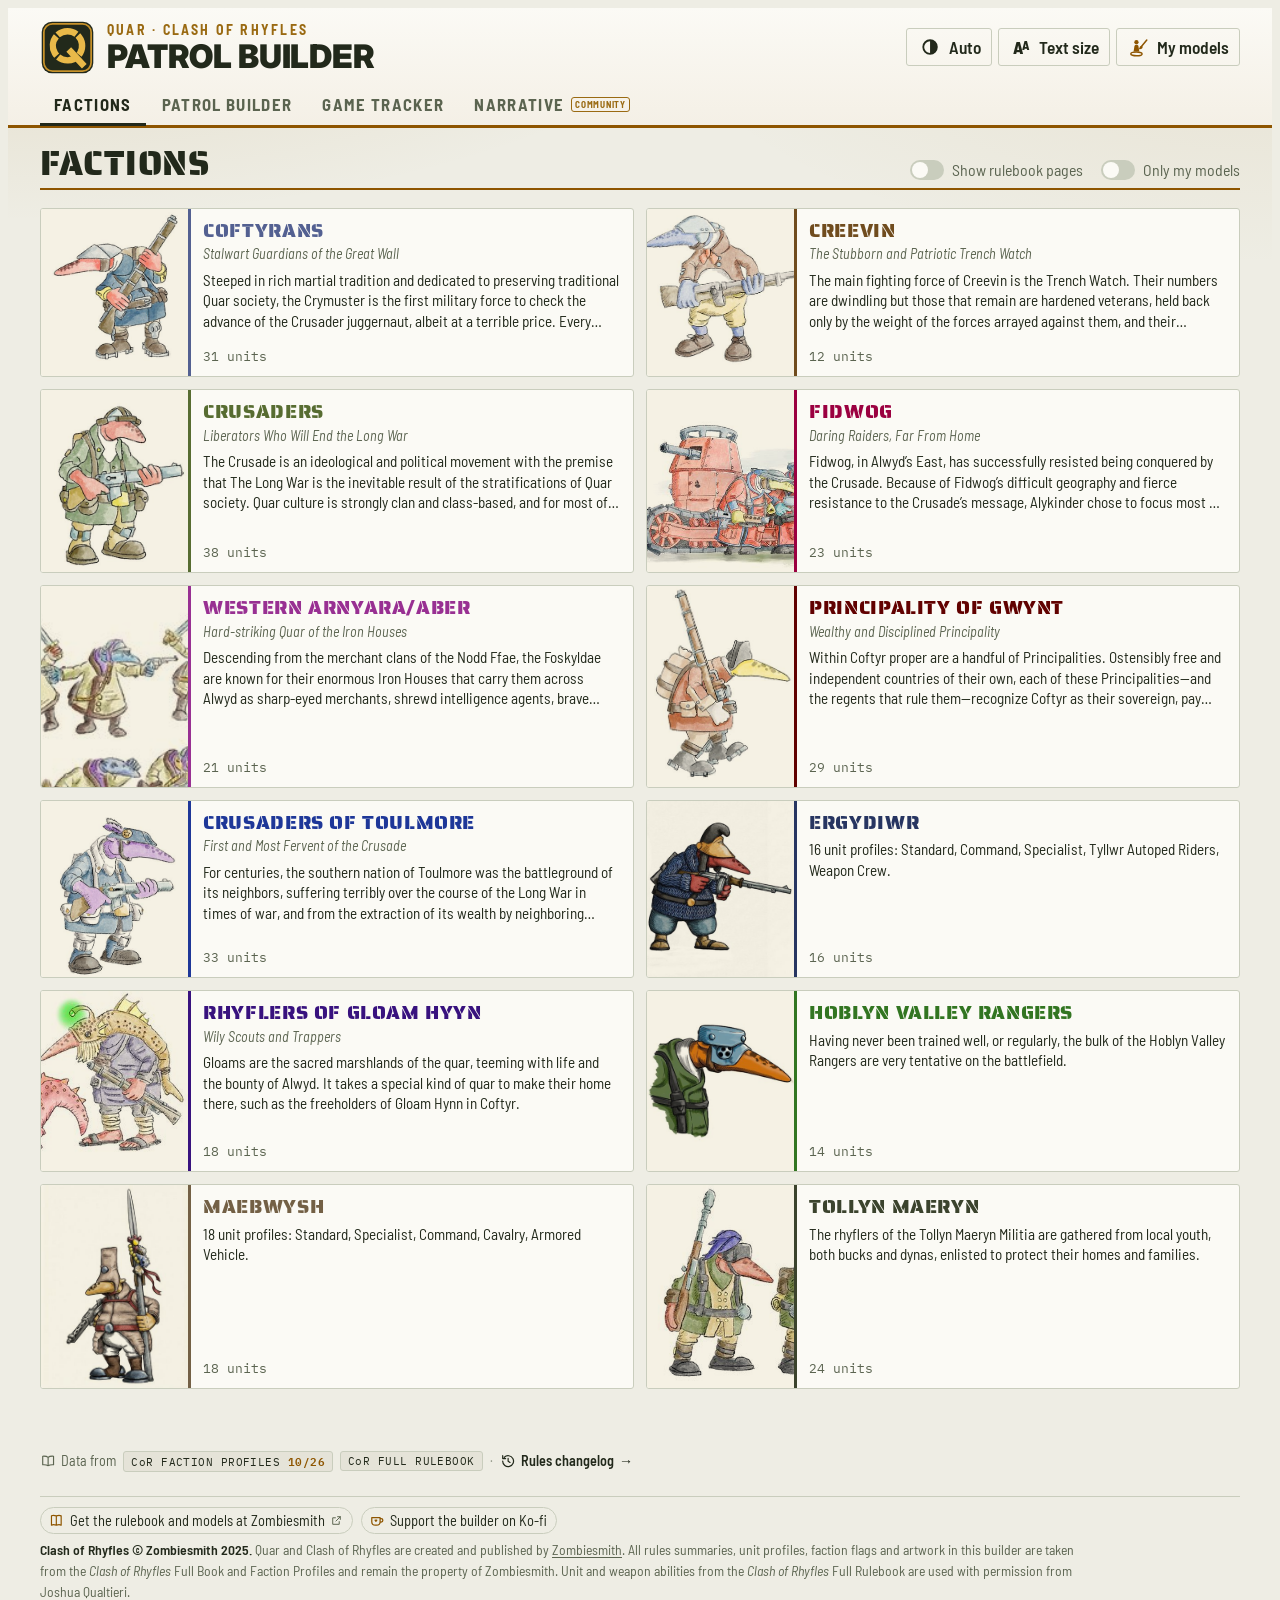
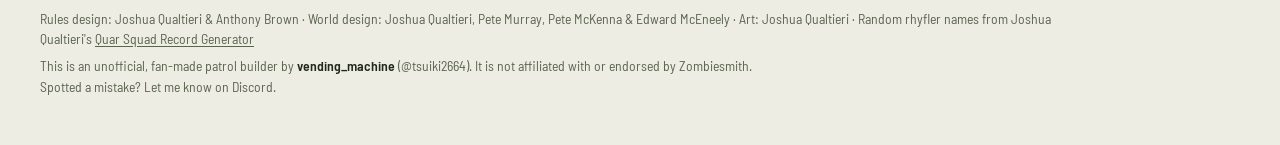
==== index.html @ 7e483d22 "v.2026-11-23.111: Aerfen photo - bottom of round picture blended, dark band trimmed" ====
<!doctype html>
<html lang="en">
<meta charset="utf-8">
<meta name="viewport" content="width=device-width, initial-scale=1, viewport-fit=cover">
<title>Quar Patrol Builder — Clash of Rhyfles Army Builder &amp; Unit Reference</title>
<link rel="canonical" href="https://vending-machine-git.github.io/quar-patrol-builder/">
<meta name="robots" content="index, follow">
<link rel="icon" href="icons/icon.svg" type="image/svg+xml">
<link rel="icon" href="icons/icon-32.png" type="image/png" sizes="32x32">
<link rel="apple-touch-icon" href="icons/app-180.png">
<link rel="manifest" href="manifest.webmanifest">
<meta name="theme-color" content="#22291b">
<meta name="mobile-web-app-capable" content="yes">
<meta name="apple-mobile-web-app-capable" content="yes">
<meta name="apple-mobile-web-app-title" content="Quar Builder">
<meta name="apple-mobile-web-app-status-bar-style" content="default">
<meta name="application-name" content="Quar Builder">
<meta name="description" content="Build legal patrols, track battles, and look up every unit profile, weapon, and special rule for all 12 Quar: Clash of Rhyfles factions. Unofficial and fan-made.">
<meta property="og:type" content="website">
<meta property="og:site_name" content="Quar Patrol Builder">
<meta property="og:title" content="Quar Patrol Builder: Clash of Rhyfles">
<meta property="og:description" content="Build legal patrols, track battles, and look up every unit profile, weapon, and special rule for all 12 Quar: Clash of Rhyfles factions. Unofficial and fan-made.">
<meta property="og:url" content="https://vending-machine-git.github.io/quar-patrol-builder/">
<meta property="og:image" content="https://vending-machine-git.github.io/quar-patrol-builder/icons/preview.jpg">
<meta property="og:image:width" content="1200">
<meta property="og:image:height" content="630">
<meta property="og:image:alt" content="Quar Patrol Builder logo and title above a row of faction art">
<meta name="twitter:card" content="summary_large_image">
<script type="application/ld+json">
{
  "@context": "https://schema.org",
  "@type": "WebApplication",
  "name": "Quar Patrol Builder",
  "alternateName": ["Clash of Rhyfles Patrol Builder", "Quar Army Builder", "Clash of Rhyfles List Builder"],
  "url": "https://vending-machine-git.github.io/quar-patrol-builder/",
  "image": "https://vending-machine-git.github.io/quar-patrol-builder/icons/preview.jpg",
  "description": "Unofficial fan-made patrol (army) builder, unit & weapon quick-reference, game tracker, and narrative roster tool for Quar: Clash of Rhyfles by Zombiesmith.",
  "applicationCategory": "GameApplication",
  "operatingSystem": "Any",
  "offers": {
    "@type": "Offer",
    "price": "0",
    "priceCurrency": "USD"
  },
  "featureList": [
    "Patrol (army list) builder with live points and Force Allowance validation",
    "Unit, weapon, and special rule reference for all 12 Clash of Rhyfles factions",
    "Printable single-page patrol quick-reference sheet",
    "Interactive Game Tracker with mission setup, Pluck, Victory Points, and battle reports",
    "Narrative patrol stories, rhyfler name generator, and character relationships"
  ]
}
</script>
<meta name="claude:viewport-fit-sides" content="cover">
<link rel="preconnect" href="https://fonts.googleapis.com">
<link rel="stylesheet" href="https://fonts.googleapis.com/css2?family=Saira+Stencil+One&family=Inter:wght@800;900&family=Barlow+Semi+Condensed:ital,wght@0,400;0,500;0,600;0,700;1,400&family=IBM+Plex+Mono:wght@500;600&family=Special+Elite&display=swap">
<style>
/* Layout: a muster sheet. Sticky command bar with the points gauge; muster roll (unit catalogue) on the left, the patrol being built on the right; a roster view for the table. */
:root{
  --paper:#eeede4; --panel:#fbfaf5; --sunk:#e5e3d8; --ink:#22291b; --muted:#5b6450; --rule:#c9cdbd; --stripe:color-mix(in oklab, var(--ink) 6%, var(--panel));
  --olive:#4a5a2c; --slate:#3c4f5c; --brass:#9a6a12; --brass-soft:#f3e6c6;
  --ok:#2f6b37; --warn:#a77712; --bad:#a8332b; --bad-inv:#ff9c90; --bad-soft:#f6dedb; --on:#fff; --acc-mix:84%;
  --f-display:"Saira Stencil One","Arial Narrow",sans-serif;
  --f-body:"Barlow Semi Condensed","Arial Narrow","Helvetica Neue",Arial,sans-serif;
  --f-mono:"IBM Plex Mono",ui-monospace,"SFMono-Regular",Menlo,monospace;
}
@media (prefers-color-scheme: dark){:root:not([data-theme="light"]){
  --paper:#161913; --panel:#1f241b; --sunk:#262c21; --ink:#e4e8da; --muted:#a3ab95; --rule:#3a4132; --stripe:color-mix(in oklab, var(--ink) 7%, var(--panel));
  --olive:#a9bd78; --slate:#9cb8c9; --brass:#d9a441; --brass-soft:#3a3020;
  --ok:#7fbf7a; --warn:#e0b04a; --bad:#ef7d72; --bad-inv:#a8332b; --bad-soft:#3d2422; --on:#161913; --acc-mix:60%; color-scheme:dark}}
:root[data-theme="dark"]{
  --paper:#161913; --panel:#1f241b; --sunk:#262c21; --ink:#e4e8da; --muted:#a3ab95; --rule:#3a4132; --stripe:color-mix(in oklab, var(--ink) 7%, var(--panel));
  --olive:#a9bd78; --slate:#9cb8c9; --brass:#d9a441; --brass-soft:#3a3020;
  --ok:#7fbf7a; --warn:#e0b04a; --bad:#ef7d72; --bad-inv:#a8332b; --bad-soft:#3d2422; --on:#161913; --acc-mix:60%; color-scheme:dark}

*{box-sizing:border-box}
[hidden]{display:none!important}
html{background:var(--paper)}
/* Faction colour: --fac is set to the open patrol's faction colour (book table colour); --accent adapts it to the theme */
:root{--fac:var(--brass)}
body,.pcard,.rcard,.fpick-list li,.fpick-btn,.fcard,.cllist li,.gforce,.gsb-side,.gsu-side,.gtab,.newpc,.stcard{--accent:color-mix(in oklab, var(--fac) var(--acc-mix), var(--ink)); --accent-soft:color-mix(in oklab, var(--fac) 15%, var(--panel)); --accent-line:color-mix(in oklab, var(--fac) 45%, var(--rule))}
/* Where supported, keep the book's colours saturated: deepen them on light, brighten them on dark */
@supports (color: oklch(from red l c h)){
  body,.pcard,.rcard,.fpick-list li,.fpick-btn,.fcard,.cllist li,.gforce,.gsb-side,.gsu-side,.gtab,.newpc{--accent:oklch(from var(--fac) min(l, 0.5) calc(c * 1.2) h)}
  @media (prefers-color-scheme: dark){:root:not([data-theme="light"]) :is(body,.pcard,.rcard,.fpick-list li,.fpick-btn,.fcard,.cllist li,.gforce,.gsb-side,.gsu-side,.gtab,.newpc){--accent:oklch(from var(--fac) max(l, 0.7) calc(c * 1.1 + 0.015) h)}}
  :root[data-theme="dark"] :is(body,.pcard,.rcard,.fpick-list li,.fpick-btn,.fcard,.cllist li,.gforce,.gsb-side,.gsu-side,.gtab,.newpc){--accent:oklch(from var(--fac) max(l, 0.7) calc(c * 1.1 + 0.015) h)}
}
.fpick-list li span{color:var(--accent);font-weight:600}
.fpick-btn span{color:var(--accent);font-weight:600}
body{background:radial-gradient(1100px 420px at 0% -8%, color-mix(in oklab, var(--fac) 16%, transparent), transparent 70%), radial-gradient(900px 380px at 100% 0%, color-mix(in oklab, var(--brass) 9%, transparent), transparent 70%), var(--paper);background-attachment:fixed;transition:background-color .3s}
/* Text size. Barlow Semi Condensed is narrower than most fonts (x-height 0.506 em, average letter 0.425 em), so 17px reads
   about the same as 16px Arial, the usual minimum for comfortable body text. Baseline: 17px on phones and tablets, easing up to
   ~19px on wide desktop screens (read from further away), max 22px. --fs is the reader's own Text size slider (85%–140%).
   Everything else is sized in em, so it all scales together. */
body{color:var(--ink);font-family:var(--f-body);font-size:calc(clamp(17px, 0.17vw + 15.5px, 22px) * var(--fs, 1));line-height:1.4}
button,input,select{font:inherit;color:inherit}
@media (pointer:coarse){ input:not([type=checkbox]):not([type=radio]):not([type=range]),select,textarea{font-size:max(16px, 1em)} }
:focus-visible{outline:2px solid var(--brass);outline-offset:2px}
.wrap{max-width:118em;margin:0 auto;padding-left:max(16px,2.5vw,env(safe-area-inset-left,0px));padding-right:max(16px,2.5vw,env(safe-area-inset-right,0px))}

/* command bar */
body::before{content:"";position:fixed;inset:0 0 auto;height:env(safe-area-inset-top,0px);z-index:10;background:var(--panel)}
.bar{position:sticky;top:env(safe-area-inset-top,0px);z-index:5;background:linear-gradient(180deg, var(--panel), color-mix(in oklab, var(--fac) 7%, var(--panel)));border-bottom:3px solid var(--accent)}
.bar .wrap{display:grid;grid-template-columns:auto 1fr auto auto;gap:12px 23px;align-items:center;padding-block:12px}
.bar .wrap>*{font-size:1.15em}
.brand{display:flex;flex-direction:column;line-height:1}
.brand small{font-size:.68em;letter-spacing:.16em;text-transform:uppercase;color:var(--brass);font-weight:700;margin-bottom:3px}
.brand b{font-family:"Inter","Inter Display",var(--f-display);font-weight:900;font-size:1.6em;letter-spacing:-.005em;text-transform:uppercase}
.bar .brandbtn{display:inline-flex;align-items:center;gap:.6em}
.brandicon{width:2.7em;height:2.7em;flex:0 0 auto;display:block}
.controls{display:flex;flex-wrap:wrap;gap:8px;align-items:end;min-width:0}
.field{display:flex;flex-direction:column;gap:2px;min-width:0}
.field label{font-size:.7em;letter-spacing:.12em;text-transform:uppercase;color:var(--muted);font-weight:600}
.field input,.field select{background:var(--paper);border:1px solid var(--rule);border-radius:3px;padding:5px 8px;min-width:0}
#patrolName{width:13em}
#customPts{width:5.5em}
.gauge{min-width:14em}
.gauge .nums{display:flex;justify-content:space-between;align-items:baseline;gap:8px;font-variant-numeric:tabular-nums}
.gauge .used{font-family:var(--f-mono);font-weight:600;font-size:1.35em}
.gauge .left{font-size:.85em;color:var(--muted)}
.track{height:.55em;background:var(--sunk);border-radius:2px;overflow:hidden;margin-top:4px}
.track i{display:block;height:100%;background:var(--accent);width:0;transition:width .2s}
.gauge.over .used{color:var(--bad)} .gauge.over .track i{background:var(--bad)}
.gauge.approved .used{color:var(--brass)} .gauge.approved .track i{background:var(--brass)}
.gauge.full .track i{background:var(--brass)}

.viewbar{display:flex;flex-wrap:wrap;justify-content:flex-start;align-items:center;gap:8px 16px;margin:14px 0 10px}
.tabs{display:flex;gap:4px;margin-right:auto}
.switches{display:inline-flex;flex-wrap:wrap;align-items:center;gap:6px 18px}
.own{display:flex;align-items:center;justify-content:space-between;gap:10px;margin:10px 0 2px;padding:5px 6px 5px 10px;border:1px dashed var(--rule);border-radius:3px;font-size:.9em;color:var(--muted)}
.detail>.own:first-child{margin-top:4px}
.own.has{border-style:solid;border-color:var(--accent-line);background:var(--accent-soft);color:var(--ink)}
.ownl{font-weight:600}
.ownstep{display:inline-flex;align-items:center;gap:4px}
.ownstep button{width:2em;height:2em;border-radius:3px;border:1px solid var(--rule);background:var(--panel);color:var(--ink);font-weight:700;font-size:1em;cursor:pointer;line-height:1;padding:0}
.ownstep button:hover{border-color:var(--accent);color:var(--accent)}
.ownstep button:disabled{opacity:.4;cursor:default}
.ownstep output{min-width:1.8em;text-align:center;font-family:var(--f-mono);font-weight:600;font-variant-numeric:tabular-nums}
@media (pointer:coarse){ .ownstep button{width:2.4em;height:2.4em} }
.uname .ownmk{font-style:normal;display:inline-flex;align-items:center;gap:2px;margin-left:6px;padding:1px 6px 1px 4px;border-radius:9px;background:var(--accent-soft);color:var(--accent);font-family:var(--f-mono);font-size:.74em;vertical-align:.12em;white-space:nowrap}
.uname .ownmk[hidden]{display:none}
.ownmk svg{width:1em;height:1em}
.ownmk b{font-weight:700}
.ownnote{margin:10px 20px 0;font-size:.82em;color:var(--muted)}
/* "My models" button: same look as the site's other outline buttons (.btn.ghost), with a small miniature icon and a count */
.mmbtn{display:inline-flex;align-items:center;gap:6px;border:1px solid var(--rule);background:transparent;color:var(--ink);border-radius:3px;padding:4px 10px;cursor:pointer;font:inherit;font-size:.9em;font-weight:600;line-height:1.2}
.mmbtn:hover{border-color:var(--ink)}
.mmbtn:focus-visible{outline:2px solid var(--brass);outline-offset:2px}
.mmico{display:inline-flex;color:var(--brass)}
.mmico svg{width:1.15em;height:1.15em}
.mmcount{min-width:1.4em;padding:0 .4em;border-radius:3px;background:var(--sunk);border:1px solid var(--rule);color:var(--muted);font-family:var(--f-mono);font-size:.82em;font-weight:600;text-align:center}
.mmcount[hidden]{display:none}
.ownacts{display:inline-flex;flex-wrap:wrap;gap:8px;justify-content:center}
.mmodal{position:fixed;inset:0;z-index:50;background:var(--paper);overflow:auto;overscroll-behavior:contain;--accent:color-mix(in oklab, var(--fac, var(--brass)) var(--acc-mix, 70%), var(--ink));--accent-soft:color-mix(in oklab, var(--fac, var(--brass)) 15%, var(--panel));--accent-line:color-mix(in oklab, var(--fac, var(--brass)) 45%, var(--rule))}
.mmodal[hidden]{display:none}
body.mm-open{overflow:hidden}
.mmhead{position:sticky;top:0;z-index:2;background:var(--panel);border-bottom:3px solid var(--accent);padding-top:env(safe-area-inset-top,0px)}
.mmhin{display:flex;align-items:center;justify-content:space-between;gap:12px;padding-top:10px;padding-bottom:10px}
.mmhead h1{margin:0;font-family:var(--f-display);font-weight:400;font-size:1.6em;letter-spacing:.03em;text-transform:uppercase}
.mmbody{padding-bottom:40px}
.mmintro{margin:12px 0 10px;max-width:46em}
.mmctl{display:flex;flex-wrap:wrap;align-items:flex-end;gap:8px 16px;margin-bottom:10px}
.mmctl .field{min-width:min(100%,20em)}
/* Faction dropdown on the My Models page: same height as the stat tiles beside it */
#mmPage .mmctl .fpick-btn{height:3.6em;box-sizing:border-box;font-size:1.12em;padding:0 12px 0 10px;gap:10px;border-radius:4px;background:var(--panel)}
#mmPage .mmctl .fpick-btn{font-size:1em}
#mmPage .mmctl .fpick-btn span{font-size:1.15em}
#mmPage .mmctl .fpick-btn .flag{width:2.2em;height:1.5em}
.mmsum{display:flex;flex-wrap:wrap;gap:6px}
.mmnone{font-size:.88em;color:var(--muted);padding-bottom:6px}
.mmtile{display:flex;flex-direction:column;align-items:center;justify-content:center;min-width:4.4em;height:3.6em;box-sizing:border-box;padding:4px 10px 5px;border:1px solid var(--rule);border-radius:4px;background:var(--panel);line-height:1.1}
.mmtile b{font-family:var(--f-mono);font-size:1.25em;font-weight:700;color:var(--ink)}
.mmtile b small{font-size:.65em;color:var(--muted);font-weight:600}
.mmtile>span{font-size:.7em;letter-spacing:.1em;text-transform:uppercase;color:var(--muted);font-weight:600;margin-top:1px}
.mmtile.pts{border-color:var(--accent);background:var(--accent);min-width:6em}
.mmtile.pts b{color:var(--paper);font-size:1.6em}
.mmtile.pts>span{color:var(--paper);opacity:.9}
.mmtile.bt b{color:var(--slate)} .mmtile.pn b{color:var(--brass)}
@media (max-width:480px){ .mmsum{width:100%} .mmtile{flex:1;min-width:0;padding:4px 4px 5px} .mmtile.pts{flex:1.4} }
#mmPage details.catdd>summary{border-bottom:2px solid var(--accent-line);margin:14px 0 6px;padding-bottom:3px}
#mmPage details.catdd>summary h2{margin:0;font-family:var(--f-display);font-weight:400;font-size:1.2em;letter-spacing:.03em;text-transform:uppercase;color:var(--accent)}
#mmPage details.catdd>summary .ccount{font-size:.85em}
#mmPage details.catdd>summary .ccount b{color:var(--accent);font-weight:700}
#mmPage details.catdd>summary .ccount b.mmcpts{display:inline-block;margin-left:4px;padding:1px 8px;border-radius:999px;background:var(--accent);color:var(--paper);font-family:var(--f-mono);letter-spacing:0}
#mmPage .refjump{margin:6px 0 0}
.mmsum b{color:var(--ink)} .mmsum b.mmpt{color:var(--accent);font-family:var(--f-mono)} .mmsb,.mmsp{white-space:nowrap}
.mmrow{display:block;border-radius:3px;margin:0;padding:0;border:0;background:transparent;color:var(--ink);font-size:1em}
.mmrow.alt{background:var(--stripe)}
.mmrow.has{box-shadow:inset 3px 0 0 var(--accent)}
.mmline{display:grid;grid-template-columns:minmax(0,1fr) 13.5em 4.5em auto;align-items:center;gap:6px 14px;padding:4px 6px 4px 8px;cursor:pointer;-webkit-tap-highlight-color:transparent}
.mmname{background:none;border:0;padding:0;font:inherit;color:inherit;text-align:left;cursor:pointer;display:flex;gap:4px;align-items:baseline;min-width:0}
.mmname .chev{display:inline-block;width:1em;flex:none;color:var(--muted);font-size:.85em;transition:transform .15s}
.mmrow.open .mmname .chev{transform:rotate(90deg)}
.mmnm span{color:var(--muted);font-size:.9em}
.mmpts{font-family:var(--f-mono);font-size:.85em;color:var(--muted);white-space:nowrap;text-align:right}
.mmdetail{padding:2px 10px 10px calc(8px + 1.4em)}
.mmticks{display:inline-flex;gap:6px}
.mmtick{position:relative;display:inline-flex;align-items:center;gap:5px;padding:3px 9px 3px 5px;border:1px solid var(--rule);border-radius:999px;background:var(--panel);font-size:.8em;font-weight:600;color:var(--muted);cursor:pointer;user-select:none;transition:background .15s,border-color .15s,color .15s}
.mmtick input{position:absolute;opacity:0;width:1px;height:1px;margin:0;pointer-events:none}
.mmbox{display:inline-grid;place-items:center;width:1.25em;height:1.25em;border-radius:4px;border:1.5px solid var(--rule);background:var(--paper);color:transparent;transition:background .15s,border-color .15s,color .15s,transform .15s}
.mmbox svg{width:.95em;height:.95em}
.mmtick:hover{border-color:var(--ink);color:var(--ink)}
.mmtick input:focus-visible + .mmbox{outline:2px solid var(--accent);outline-offset:2px}
.mmtick.built{--tk:var(--slate)} .mmtick.painted{--tk:var(--brass)}
.mmtick.on{border-color:var(--tk);color:var(--tk);background:color-mix(in oklab, var(--tk) 12%, var(--panel))}
.mmtick.on .mmbox{background:var(--tk);border-color:var(--tk);color:var(--panel);transform:scale(1.05)}
button.mmtick{font:inherit;font-size:.8em;font-weight:600}
.mmtl b{font-family:var(--f-mono);font-weight:700}
.mmtick.part{border-color:color-mix(in oklab, var(--tk) 60%, var(--rule));color:var(--tk);background:linear-gradient(90deg, color-mix(in oklab, var(--tk) 22%, var(--panel)) var(--pct), var(--panel) var(--pct))}
.mmtick.part .mmbox{border-color:var(--tk)}
.mmdash{display:block;width:.6em;height:2.5px;border-radius:2px;background:var(--tk)}
/* The icons always keep their place (so nothing jumps when "Only my models" is switched); they're faded and inactive while it's off */
.ownsub{display:inline-flex;align-items:center;gap:4px;opacity:.3;pointer-events:none;transition:opacity .15s}
body.own-on .ownsub{opacity:1;pointer-events:auto}
.owngrp{display:inline-flex;align-items:center;gap:8px}
/* Built (hammer) / Painted (brush) filter icons next to "Only my models" */
.ownf{position:relative;display:inline-grid;place-items:center;width:28px;height:28px;border:1px solid var(--rule);border-radius:6px;background:transparent;color:var(--muted);cursor:pointer;transition:background .15s,border-color .15s,color .15s}
.ownf input{position:absolute;opacity:0;width:1px;height:1px;margin:0;pointer-events:none}
.ownf svg{width:17px;height:17px}
.ownf:hover{border-color:var(--ink);color:var(--ink)}
.ownf:has(input:focus-visible){outline:2px solid var(--accent);outline-offset:2px}
.ownf.built{--tk:var(--slate)} .ownf.painted{--tk:var(--brass)}
.ownf.on{background:var(--tk);border-color:var(--tk);color:var(--panel)}
/* Help / explanation fold-outs (arrow on the left, body lined up under the title text) */
.tipfold{margin:8px 0 10px;font-size:.88em;color:var(--muted);max-width:52em}
.tipfold>summary{list-style:none;display:flex;align-items:center;gap:6px;cursor:pointer;user-select:none;padding:3px 0;width:fit-content;-webkit-tap-highlight-color:transparent}
.tipfold>summary::-webkit-details-marker{display:none}
.tipfold>summary .chev{display:inline-block;width:.8em;font-size:.85em;transition:transform .15s}
.tipfold[open]>summary .chev{transform:rotate(90deg)}
.tipfold .tipi{width:1.1em;height:1.1em;color:var(--accent);flex:none}
.tiph{font-weight:600;color:var(--ink)}
.tipfold>summary:hover .tiph{text-decoration:underline;text-underline-offset:2px}
.tipfold>summary:focus-visible{outline:2px solid var(--accent);outline-offset:2px}
.tipbody{padding:2px 0 0 calc(.8em + 1.1em + 12px);line-height:1.45}
.tipbody b{color:var(--ink)}
@media print{ .tipfold{display:none!important} }
.mmfil{display:flex;flex-wrap:wrap;align-items:center;gap:6px 18px;margin:2px 0 8px;padding:8px 12px;border:1px solid var(--rule);border-radius:4px;background:var(--panel)}
.mmfilh{font-size:.85em;color:var(--muted);flex-basis:100%}
.mmfilh b{color:var(--ink)}
.mmtabs{display:inline-flex;gap:4px;margin:6px 0 10px;padding:4px;border:1px solid var(--rule);border-radius:5px;background:var(--sunk);max-width:100%}
.mmtabs .tab{display:flex;align-items:center;gap:9px;border:1px solid transparent;border-radius:4px;background:transparent;color:var(--muted);padding:6px 14px 6px 10px;text-align:left;letter-spacing:0;font:inherit;cursor:pointer;min-width:0;transition:background .15s,color .15s}
.mmtabs .tab svg{width:1.35em;height:1.35em;flex:none}
.mmtabs .tab span{display:flex;flex-direction:column;line-height:1.2;min-width:0}
.mmtabs .tab b{font-size:1em;font-weight:700;letter-spacing:.02em}
.mmtabs .tab small{font-size:.76em;font-weight:500;opacity:.85}
.mmtabs .tab:hover{color:var(--ink);background:var(--panel)}
.mmtabs .tab[aria-selected="true"]{background:var(--accent);border-color:var(--accent);color:var(--paper);box-shadow:0 1px 3px rgba(0,0,0,.25)}
.mmtabs .tab:focus-visible{outline:2px solid var(--accent);outline-offset:2px}
@media (max-width:480px){ .mmtabs{display:flex} .mmtabs .tab{flex:1;padding:6px 8px;gap:6px} .mmtabs .tab small{font-size:.7em} }
.mmrfil{display:flex;flex-wrap:wrap;align-items:center;gap:6px;margin:8px 0 0}
.mmrfil[hidden]{display:none}
#mmPage .mmrfil .ownsub{opacity:1;pointer-events:auto}
#mmRoster .rgrid{margin-bottom:8px}
.mmrc .qty{font-family:var(--f-mono);font-weight:600;color:var(--accent);margin-right:6px}
.mmstats{display:flex;gap:6px;margin:2px 0 6px}
.mmtick.mmst{cursor:default;font-size:.78em}
.mmtick.mmst:hover{border-color:var(--rule);color:var(--muted)}
.mmtick.mmst.on:hover,.mmtick.mmst.part:hover{border-color:var(--tk);color:var(--tk)}
.mmmods{margin:2px 0 10px;padding:8px 10px;border:1px solid var(--accent-line);border-radius:3px;background:var(--panel)}
.mmmh{display:flex;flex-wrap:wrap;align-items:center;justify-content:space-between;gap:4px 12px;margin-bottom:6px;font-size:.9em}
.mmmacts{display:inline-flex;gap:10px}
.mmmacts button{background:none;border:0;padding:2px 0;font:inherit;font-size:.9em;color:var(--muted);text-decoration:underline;cursor:pointer}
.mmmacts button:hover{color:var(--ink)}
.mmmgrid{display:grid;grid-template-columns:repeat(auto-fill,minmax(15.5em,1fr));gap:4px 14px}
.mmm{display:flex;align-items:center;gap:8px;padding:3px 0}
.mmmn{font-family:var(--f-mono);font-size:.82em;color:var(--muted);min-width:2.2em}
@media (max-width:560px){ .mmline{grid-template-columns:minmax(0,1fr) auto auto;grid-template-areas:"name pts step" "ticks ticks step";gap:4px 10px} .mmname{grid-area:name} .mmpts{grid-area:pts} .ownstep{grid-area:step} .mmticks{grid-area:ticks;flex-wrap:wrap;padding-left:1.3em} .mmline .mmticks:empty{display:none} .mmdetail{padding-left:10px} }
@media print{ .mmodal,.mmbtn{display:none!important} }
.ownempty{grid-column:1/-1;margin:12px;padding:22px 16px;text-align:center;color:var(--muted);border:1px dashed var(--rule);border-radius:3px;background:var(--panel)}
#view-ref>.ownempty,#fgrid>.ownempty{margin:12px 0}
.ownempty p{margin:0 auto 10px;max-width:34em} .ownempty b{color:var(--ink)}
.fmeta2 .ownc{color:var(--accent);font-weight:600}
@media print{ .own,.ownmk,.ownnote,.ownempty{display:none!important} }
.switch{display:inline-flex;align-items:center;gap:8px;cursor:pointer;font-size:.9em;color:var(--muted);user-select:none}
.switch input{appearance:none;-webkit-appearance:none;width:34px;height:20px;border-radius:10px;background:var(--rule);position:relative;cursor:pointer;margin:0;transition:background .15s;flex:none}
.switch input::after{content:"";position:absolute;top:2px;left:2px;width:16px;height:16px;border-radius:50%;background:var(--panel);transition:transform .15s}
.switch input:checked{background:var(--olive)}
.switch input:checked::after{transform:translateX(14px)}
.switch input:focus-visible{outline:2px solid var(--brass);outline-offset:2px}
body.hide-pages .pg{display:none!important}
.rdd{margin-top:8px;border-top:1px solid var(--rule)}
.rdd summary{cursor:pointer;list-style:none;display:flex;align-items:center;gap:6px;padding:6px 0 2px;font-size:.78em;letter-spacing:.12em;text-transform:uppercase;font-weight:700;color:var(--muted)}
.rdd summary::-webkit-details-marker{display:none}
.rdd summary::before{content:"▸";display:inline-block;transition:transform .15s;color:var(--brass)}
.rdd[open] summary::before{transform:rotate(90deg)}
.rdd summary:hover{color:var(--ink)}
.rdd summary .n{font-family:var(--f-mono);letter-spacing:0;font-weight:500}
.tab{border:1px solid var(--rule);background:transparent;border-radius:3px;padding:6px 14px;cursor:pointer;font-weight:600;letter-spacing:.04em}
.tab[aria-selected="true"]{background:var(--ink);color:var(--paper);border-color:var(--ink)}

/* build view */
.build{display:grid;grid-template-columns:minmax(0,1.25fr) minmax(0,1fr);gap:16px;align-items:start;padding-bottom:40px}
.card{background:var(--panel);border:1px solid var(--rule);border-radius:3px;min-width:0}
.card>header{display:flex;justify-content:space-between;align-items:baseline;gap:10px;padding:10px 12px 8px;border-bottom:2px solid var(--accent-line);background:var(--accent-soft);border-radius:3px 3px 0 0}
h2{margin:0;font-family:var(--f-display);font-weight:400;font-size:1.25em;letter-spacing:.03em;text-transform:uppercase}
.hint{font-size:.82em;color:var(--muted)}
.cat{padding:4px 12px 8px}
.cat h3{margin:10px 0 4px;font-size:.72em;letter-spacing:.16em;text-transform:uppercase;color:var(--accent);display:flex;align-items:center;gap:8px}
.cat h3::after{content:"";flex:1;border-top:1px solid var(--accent-line)}
.unit{border-radius:3px;padding:0 8px}
.unit.alt{background:var(--stripe)}
#catalog .urow{cursor:pointer;-webkit-tap-highlight-color:transparent}
.urow{display:grid;grid-template-columns:minmax(0,1fr) auto auto auto;gap:10px;align-items:center;padding:6px 0}
.uname{background:none;border:0;padding:0;text-align:left;cursor:pointer;min-width:0}
.uname b{font-weight:700}
.uname span{color:var(--muted);font-size:.9em}
.uname .chev{display:inline-block;width:1em;color:var(--muted);transition:transform .15s}
.unit.open .chev{transform:rotate(90deg)}
.pts{font-family:var(--f-mono);font-weight:600;font-variant-numeric:tabular-nums;min-width:3.2em;text-align:right}
.fa{font-family:var(--f-mono);font-size:.78em;color:var(--muted);min-width:5.4em;text-align:right;white-space:nowrap}
.fa.at{color:var(--ok);font-weight:600} .fa.over{color:var(--bad);font-weight:600}
.add{width:2em;height:2em;border-radius:3px;border:1px solid var(--olive);background:transparent;color:var(--olive);font-weight:700;font-size:1.1em;cursor:pointer;line-height:1}
.add:hover{background:var(--olive);color:var(--panel)}
.btns{display:flex;gap:4px}
.add.sub{border-color:var(--bad);color:var(--bad)}
.add.sub:hover{background:var(--bad);color:var(--panel);border-color:var(--bad)}
.add.sub:disabled{border-color:var(--rule);color:var(--muted)}
.add:disabled{opacity:.35;cursor:default;pointer-events:none}
.detail{padding:2px 0 10px 1em}
.btn{border:1px solid var(--ink);background:var(--ink);color:var(--paper);border-radius:3px;padding:5px 12px;cursor:pointer;font-weight:600}
.btn.ghost{background:transparent;color:var(--ink);border-color:var(--rule)}
.btn.ghost:hover{border-color:var(--ink)}
.btn.danger{background:transparent;color:var(--bad);border-color:var(--rule)}

/* stat blocks */
table.stats{border-collapse:collapse;font-size:.88em;margin:4px 0;font-variant-numeric:tabular-nums}
table.stats th{font-size:.78em;letter-spacing:.08em;text-transform:uppercase;color:var(--muted);font-weight:600;text-align:left;padding:2px 10px 2px 0}
table.stats td{padding:2px 10px 2px 0;font-family:var(--f-mono);font-weight:500}
table.stats td.t{font-family:var(--f-body)}
.scroll{overflow-x:auto;max-width:100%}
.abl{margin:6px 0 0;padding:0;list-style:none;display:flex;flex-direction:column;gap:4px;font-size:.88em}
.abl b{font-weight:700}
.abl .src{font-family:var(--f-mono);font-size:.78em;color:var(--muted);margin-left:4px}
.rule{font-size:.85em;color:var(--brass);margin:4px 0 0}

/* patrol */
.checks{list-style:none;margin:0;padding:8px 12px;display:flex;flex-direction:column;gap:5px;border-bottom:1px solid var(--rule)}
.checks li{display:grid;grid-template-columns:auto 1fr;gap:8px;align-items:start;font-size:.9em}
.checks .tag{font-family:var(--f-mono);font-size:.72em;font-weight:600;padding:1px 6px;border-radius:2px;color:var(--on)}
.checks .err .tag{background:var(--bad)} .checks .warn .tag{background:var(--warn)} .checks .ok .tag{background:var(--ok)} .checks .approved .tag{background:var(--brass)}
.plist{padding:4px 12px 8px}
.prow{display:grid;grid-template-columns:minmax(0,1fr) auto auto;gap:10px;align-items:center;padding:6px 8px;border-radius:3px}
.prow:nth-of-type(even){background:var(--stripe)}
.prow.bad .pname b{color:var(--bad)}
.pname{min-width:0}
.pname span{color:var(--muted);font-size:.9em}
.dtag{display:inline-flex;align-items:center;gap:.38em;max-width:100%;border:1.25px solid currentColor;border-radius:.4em .95em .95em .4em;padding:.16em .26em .16em .42em;font-size:.8em;font-weight:600;font-style:normal;letter-spacing:.03em;line-height:1.35;color:var(--ink);background:transparent;white-space:nowrap;overflow:hidden;text-overflow:ellipsis;vertical-align:.1em}
.dtag::before{content:"";flex:0 0 auto;width:.36em;height:.36em;border:1.25px solid currentColor;border-radius:50%}
.dtag .dtn{border:1px solid currentColor;border-radius:.25em .6em .6em .25em;padding:0 .4em;line-height:1.3;overflow:hidden;text-overflow:ellipsis;min-width:0}
.pnames{display:flex;flex-wrap:wrap;gap:4px 5px;align-items:center}
.pnames .dtag,.rnames .dtag,.ps-units td.u .nm .dtag{margin:0}
.prow .pname{display:flex;align-items:flex-start;gap:5px}
.pnm{min-width:0;flex:1;line-height:1.45}
.nmbtn{all:unset;box-sizing:border-box;cursor:pointer;flex:0 0 auto;display:flex;align-items:center;justify-content:center;width:1.45em;height:1.45em;margin-top:0;border-radius:4px;color:var(--muted);border:1px solid var(--rule)}
.nmbtn svg{width:.92em;height:.92em;display:block}
.nmbtn.has{color:var(--accent);border-color:var(--accent-line)}
.nmbtn:hover,.nmbtn.on{background:var(--accent-soft);color:var(--accent);border-color:var(--accent-line)}
.nmbtn:focus-visible{outline:2px solid var(--accent);outline-offset:1px}
.pnames{font-size:.9em;color:var(--ink);margin-top:3px}
.pnames i{color:var(--muted)}
.pnedit{grid-column:1/-1;background:var(--sunk);border:1px solid var(--rule);border-radius:3px;padding:8px;display:flex;flex-direction:column;gap:6px}
.pnrow{display:grid;grid-template-columns:auto minmax(0,1fr) auto;gap:6px;align-items:center}
.pnrow label{font-size:.78em;font-weight:700;color:var(--muted);min-width:2.2em}
.pnrow input{font:inherit;padding:4px 7px;border:1px solid var(--rule);border-radius:3px;background:var(--panel);color:var(--ink);min-width:0}
.nmdice{all:unset;cursor:pointer;font-size:1.05em;padding:2px 6px;border:1px solid var(--rule);border-radius:3px;background:var(--panel);line-height:1.3}
.nmdice:hover{border-color:var(--ink)}
.nmdice:focus-visible{outline:2px solid var(--accent)}
.pnacts{display:flex;flex-wrap:wrap;gap:6px;justify-content:flex-end}
.rnames{margin:3px 0 6px;display:flex;flex-wrap:wrap;gap:4px 5px;align-items:center;font-size:.95em}
.rnames i{color:var(--muted)}
.ps-units td.u .nm{display:flex;flex-wrap:wrap;gap:2px 4px;margin-top:2px;font-size:.9em}
.gunit header .dtag{font-size:.78em;margin-right:2px}
.step{display:flex;align-items:center;border:1px solid var(--rule);border-radius:3px;overflow:hidden}
.step button{width:1.9em;height:1.9em;border:0;background:transparent;cursor:pointer;font-weight:700}
.step button{transition:background .12s,color .12s}
.step button[data-act="dec"]:hover,.step button[data-act="dec"]:focus-visible{background:var(--bad);color:var(--panel)}
.step button[data-act="inc"]:hover,.step button[data-act="inc"]:focus-visible{background:var(--ok);color:var(--panel)}
.step output{min-width:2em;text-align:center;font-family:var(--f-mono);font-weight:600}
.empty{padding:22px 12px;color:var(--muted);text-align:center}
.pfoot{display:flex;flex-wrap:wrap;gap:8px;padding:10px 12px;border-top:1px solid var(--rule);align-items:center}
.pfoot .sp{flex:1}
.saved{padding:6px 12px 12px;border-top:1px solid var(--rule)}
.saved ul{list-style:none;margin:6px 0 0;padding:0;display:flex;flex-direction:column;gap:4px}
.saved li{display:flex;gap:8px;align-items:center;justify-content:space-between;font-size:.9em}
.saved li button{border:0;background:none;padding:2px 4px;cursor:pointer;text-decoration:underline;text-underline-offset:2px}
.saved li .meta{color:var(--muted);font-family:var(--f-mono);font-size:.8em}
.rl{all:unset;cursor:help;border-bottom:1px dotted var(--brass);color:inherit;font:inherit}
.rl:hover,.rl:focus-visible,.rl[aria-expanded="true"]{color:var(--brass);border-bottom-style:solid}
.rl:focus-visible{outline:2px solid var(--brass);outline-offset:1px}
.rl.st{border-bottom:1px dashed color-mix(in srgb,currentColor 60%,transparent);border-radius:2px;padding:0 1px;cursor:help}
.rl.st:hover,.rl.st:focus-visible,.rl.st[aria-expanded="true"]{color:inherit;border-bottom-style:dashed;border-bottom-color:currentColor;background:var(--accent-soft,rgba(0,0,0,.08))}
.rl.st:focus-visible{outline:2px solid currentColor}
.pop{position:fixed;z-index:70;max-width:min(24em,calc(100vw - 24px));background:var(--panel);color:var(--ink);border:1px solid var(--ink);border-top:4px solid var(--accent);border-radius:3px;
  padding:9px 11px;box-shadow:0 6px 18px rgba(0,0,0,.18);font-size:.93em;line-height:1.35;pointer-events:auto}
.pop h4{margin:0 0 4px;font-family:var(--f-display);font-weight:400;font-size:1.05em;letter-spacing:.03em;text-transform:uppercase}
.pop p{margin:0}
.pop .src{display:block;margin-top:6px;font-family:var(--f-mono);font-size:.75em;color:var(--muted)}
.pop table.stats{margin:2px 0 4px}
.pluckln{display:block;margin-top:5px;padding:3px 7px;border-left:3px solid var(--accent);background:var(--accent-soft,rgba(0,0,0,.05));border-radius:0 3px 3px 0;font-size:.92em;line-height:1.45}
.pluckln b{font-family:var(--f-display);font-weight:400;text-transform:uppercase;letter-spacing:.04em;color:var(--accent);margin-right:6px}
.pluckln i{font-style:normal;color:var(--muted)}
.pop .pluckln{margin:6px 0 2px}
.updbar{position:fixed;left:50%;transform:translateX(-50%);bottom:calc(16px + env(safe-area-inset-bottom,0px));z-index:30;width:min(36em,calc(100% - 24px));display:flex;flex-wrap:wrap;gap:8px 12px;align-items:center;justify-content:space-between;padding:10px 14px;background:var(--panel);color:var(--ink);border:1.5px solid var(--brass);border-left-width:5px;border-radius:4px;box-shadow:0 6px 24px rgba(0,0,0,.35)}
.updbar .updacts{display:flex;gap:8px}
@media (max-width:860px){ body[data-view="edit"] .updbar{bottom:calc(64px + env(safe-area-inset-bottom,0px))} }
@media print{ .updbar{display:none!important} }
#repPrint{display:none}
.brepwrap{margin:6px 0 4px;overflow:hidden;border-radius:2px}
@media print{
  body.print-report > *:not(#repPrint){display:none!important}
  body.print-report #repPrint{display:block!important}
  html:has(body.print-report),body.print-report{background:#fff!important}
  body.print-report .brep{box-shadow:none;max-width:none;font-size:11.5px;border:none;padding:18px 20px 14px}
  body.print-report .brep h1{font-size:3em}
}
.toast{position:fixed;left:50%;bottom:calc(16px + env(safe-area-inset-bottom,0px));transform:translateX(-50%);background:var(--ink);color:var(--paper);padding:8px 14px;border-radius:3px;font-weight:600;opacity:0;pointer-events:none;transition:opacity .2s}
.toast.show{opacity:1}
#copyArea{position:absolute;left:-9999px;top:0}

/* roster */
.roster{padding-bottom:40px}
.rhead{display:flex;flex-wrap:wrap;justify-content:space-between;align-items:end;gap:8px;border-bottom:2px solid var(--accent);padding-bottom:6px;margin-bottom:12px}
.rhead h2{font-size:1.6em}
.rhead .meta{font-family:var(--f-mono);color:var(--muted)}
.rhead [data-print]{margin-left:auto}
.rstatus{margin:-4px 0 12px;font-weight:600;font-size:.92em}
.gsetup{display:flex;flex-wrap:wrap;gap:10px 12px;align-items:end;padding:12px}
.gsetup select,.gsetup input{background:var(--paper);color:var(--ink);border:1px solid var(--rule);border-radius:3px;padding:6px 8px;font:inherit;max-width:100%}
.gnote{margin:0;padding:0 12px 12px}
.gsave{margin:0}
.btn.gendg{background:var(--brass);border-color:var(--brass);color:var(--on)}
.btn.gnewg{background:var(--slate);border-color:var(--slate);color:var(--on)}
.btn.gendg:hover,.btn.gnewg:hover{filter:brightness(1.1)}
.btn.gendg.danger,.btn.gnewg.danger{background:var(--bad);border-color:var(--bad);color:var(--on)}
.gminfo{padding:0 12px 4px}
.gminfo dl{display:grid;grid-template-columns:max-content 1fr;gap:4px 14px;margin:0 0 6px;padding:10px 12px;border:1px solid var(--rule);border-radius:3px;background:var(--sunk);font-size:.92em}
.gminfo dt{font-weight:700;color:var(--muted);text-transform:uppercase;font-size:.78em;letter-spacing:.08em;padding-top:.15em}
.gminfo dd{margin:0}
.gminfo p{margin:0 0 8px}
.gmission{display:block;font-size:.85em;font-weight:600;color:var(--accent);margin-top:2px}
.gactive{display:inline-block;font-weight:700;padding:.35em .8em;border-radius:3px;border:1.5px solid var(--accent);color:var(--accent)}
.gactive.opp{border-color:var(--muted);color:var(--ink)}
.gendbtns{display:flex;gap:8px;flex-wrap:wrap}
.gresult{border:1.5px solid var(--accent);border-radius:4px;padding:12px 14px;background:var(--accent-soft)}
.gresult h3{margin:0 0 4px;font-family:var(--f-display);font-weight:400;text-transform:uppercase;font-size:1.4em}
.gverdict{margin:0 0 10px;font-weight:700;font-size:1.05em}
.gscores{display:flex;gap:24px;flex-wrap:wrap;margin-bottom:8px}
.gscores>div{display:flex;flex-direction:column}
.gscores b{font-family:var(--f-mono);font-size:2em;line-height:1.1}
.gresult .hint{margin:0 0 10px}
.gresult .gverdict{font-family:var(--f-display);font-size:1.6em;font-weight:400;text-transform:uppercase;margin:2px 0 0;color:var(--accent)}
.gline{margin:0 0 10px;font-style:italic}
.grow2{display:grid;grid-template-columns:minmax(0,1fr) minmax(0,2fr);gap:10px;margin:0 0 10px}
@media (max-width:640px){.grow2{grid-template-columns:1fr}}
.grow2 .field{margin:0} .grow2 textarea{width:100%;box-sizing:border-box;font:inherit;resize:vertical}
.grepbox{margin:0 0 12px;background:var(--panel);border:1px solid var(--rule);border-radius:3px;padding:6px 12px}
.grep .ghead{font-family:var(--f-display);text-transform:uppercase;font-size:1.3em;margin:6px 0 0}
.grep .gline{margin-bottom:6px}
.gtags{display:flex;flex-wrap:wrap;gap:4px;margin:0 0 8px}
.gtags span,.gflag{font-size:.72em;font-weight:700;text-transform:uppercase;letter-spacing:.06em;padding:1px 7px;border-radius:2px;background:var(--slate);color:var(--on)}
.gflag{background:var(--brass)}
.grsides{display:grid;grid-template-columns:repeat(auto-fit,minmax(240px,1fr));gap:4px 20px}
.grep h4{margin:10px 0 2px;font-size:1.05em} .grep h5{margin:8px 0 2px;font-size:.8em;text-transform:uppercase;letter-spacing:.06em;color:var(--muted)}
.grep ul{margin:0;padding-left:1.2em} .grep .hint{margin:0 0 4px}
.gmoments{margin:0;padding-left:1.4em} .gmoments>li{margin:0 0 6px}
.gbox output small{font-size:.55em;color:var(--muted);font-weight:500}
.gtop{padding:12px;display:flex;flex-direction:column;gap:12px;border-top:4px solid var(--accent)}
.gtitle{display:flex;gap:10px;align-items:center}
.gtitle b{display:block;font-size:1.15em}
.gcounters{display:flex;flex-wrap:wrap;gap:10px 22px;align-items:flex-start}
.gcounters.two{display:grid;grid-template-columns:repeat(auto-fit,minmax(min(16em,100%),1fr));gap:10px}
.goppl{flex:1 0 100%}
.gsavechk{display:flex;align-items:center;gap:6px;margin:6px 0 2px;font-size:.92em;cursor:pointer}
.goppl>summary{cursor:pointer;font-weight:700;font-size:.85em;text-transform:uppercase;letter-spacing:.06em;color:var(--muted)}
.goppl>summary .gsub{text-transform:none;letter-spacing:0;font-weight:500;font-size:1.05em}
.gopplin{display:flex;flex-wrap:wrap;gap:8px 18px;align-items:flex-end;margin-top:8px}
.gside{display:flex;flex-wrap:wrap;gap:8px 18px;align-items:flex-end;padding:10px;border:1px solid var(--rule);border-radius:3px;background:var(--sunk)}
.gwho{width:100%;font-weight:700;text-transform:uppercase;letter-spacing:.08em;font-size:.8em;color:var(--accent)}
.gctr{display:flex;flex-direction:column;align-items:flex-start;gap:3px}
.gsetup a,.gnote a{color:var(--accent);font-weight:600}
.gl{font-size:.72em;text-transform:uppercase;letter-spacing:.1em;color:var(--muted);font-weight:700}
.gbox{display:inline-flex;align-items:center;border:1px solid var(--rule);border-radius:3px;background:var(--panel)}
.gbox output{min-width:2.4em;text-align:center;font-family:var(--f-mono);font-weight:600;font-size:1.35em}
.gbtn{all:unset;cursor:pointer;width:2.2em;height:2.2em;display:grid;place-items:center;font-size:1.15em;font-weight:700;color:var(--ink)}
.gbtn:hover{background:var(--accent-soft)}
.gbtn:focus-visible{outline:2px solid var(--accent);outline-offset:-2px}
.gsub{font-size:.75em;color:var(--muted);max-width:16em}
.gbar{display:flex;flex-wrap:wrap;justify-content:space-between;gap:6px 14px;align-items:center;color:var(--muted)}
.gbar b{color:var(--ink)}
.ggrid{display:grid;grid-template-columns:repeat(auto-fill,minmax(min(21em,100%),1fr));gap:10px}
.gunit{background:var(--panel);border:1px solid var(--rule);border-left:4px solid var(--accent);border-radius:3px;padding:10px 12px;display:flex;flex-direction:column;gap:7px;min-width:0}
.gunit header{display:flex;justify-content:space-between;gap:8px;align-items:flex-start}
.gunit .gn{font-family:var(--f-mono);color:var(--accent);font-weight:600}
.gunit .gv{color:var(--muted);font-size:.9em}
.gstats{font-family:var(--f-mono);font-size:.8em;color:var(--muted);margin-top:2px}
.gnow{display:flex;flex-wrap:wrap;gap:4px}
.gnow span{font-size:.75em;font-weight:700;text-transform:uppercase;letter-spacing:.06em;padding:1px 7px;border-radius:2px;background:var(--warn);color:var(--on)}
.gnow span.ready{background:var(--ok)}
.gunit.out{opacity:.62;border-left-color:var(--bad)}
.gunit.spent{background:var(--sunk);border-left-color:var(--muted)}
.gunit.spent header b,.gunit.spent .gstats{opacity:.65}
.gnow span.spentb{background:var(--muted)}
button.gactive{font:inherit;font-weight:700;cursor:pointer;background:transparent}
button.gactive:hover{background:color-mix(in oklab, var(--accent) 12%, transparent)}
.gunit.out .gnow span{background:var(--bad)}
.gunit.killed b{text-decoration:line-through}
.gchips{display:flex;flex-wrap:wrap;gap:5px}
.gctrs{display:flex;flex-wrap:wrap;gap:6px 14px}
.gstep{display:flex;flex-direction:column;gap:2px}
.gsl{font-size:.68em;text-transform:uppercase;letter-spacing:.08em;color:var(--muted);font-weight:700}
.gbox.sm output{font-size:1em;min-width:2.6em}
.gbox.sm output small{color:var(--muted);font-size:.8em}
.gbox.sm .gbtn{width:1.8em;height:1.8em;font-size:1em}
.gnow span.info{background:var(--slate)}
.gchip{font:inherit;font-size:.8em;font-weight:600;cursor:pointer;padding:3px 9px;border-radius:999px;border:1px solid var(--rule);background:transparent;color:var(--ink)}
.gchip:hover{border-color:var(--ink)}
.gchip[aria-pressed="true"]{background:var(--warn);border-color:var(--warn);color:var(--on)}
.gchip:focus-visible,.gdot:focus-visible{outline:2px solid var(--accent);outline-offset:2px}
.gtasks{display:flex;gap:5px;flex:0 0 auto}
.gdot{all:unset;cursor:pointer;width:1.05em;height:1.05em;border-radius:50%;border:2px solid var(--accent)}
.gdot[aria-pressed="true"]{background:var(--accent)}
.gforce{display:block;margin-top:6px}
.gforce>*+*{margin-top:10px}
.gfhead .hint{display:block}
.gfhead{display:flex;gap:10px;align-items:center;border-bottom:2px solid var(--accent);padding-bottom:6px;cursor:pointer;list-style:none}
.gfhead::-webkit-details-marker{display:none}
.gfhead .chev{display:inline-block;color:var(--accent);transition:transform .15s;font-size:.9em}
details.gforce[open]>.gfhead .chev{transform:rotate(90deg)}
.gfhead:focus-visible{outline:2px solid var(--accent);outline-offset:3px}
.gbad{display:inline-block;vertical-align:.15em;margin:0;font-size:.72em;font-weight:700;letter-spacing:.06em;padding:1px 7px;border-radius:2px;background:var(--bad);color:var(--on)}
.gerrs{margin:0;padding:8px 12px 8px 28px;border:1px solid var(--bad);border-left-width:4px;border-radius:3px;color:var(--bad);background:var(--bad-soft);font-size:.9em;display:flex;flex-direction:column;gap:3px}
.gfhead>div{flex:1;min-width:0}
.gfhead b{display:inline;font-size:1.15em;color:var(--accent);margin-right:8px}
.gimp{border-top:0}
.gpick{display:flex;flex-wrap:wrap;gap:8px 10px;align-items:flex-end;padding:12px 12px 10px}
.gpick .field{flex:1 1 16em}
.gpick+.gimp{border-top:1px solid var(--rule)}
.gmore>summary{cursor:pointer;font-size:.78em;text-transform:uppercase;letter-spacing:.1em;color:var(--muted);font-weight:700}
.savewarn{display:flex;gap:10px;align-items:flex-start;margin:0;padding:10px 14px;border:1.5px solid var(--warn);border-left-width:5px;border-radius:3px;background:color-mix(in oklab, var(--warn) 12%, var(--panel));line-height:1.4}
.savewarn svg{width:1.4em;height:1.4em;flex:0 0 auto;color:var(--warn);margin-top:.05em}
.savewarn b{color:var(--ink)}
.swfold{display:block;padding:0}
.swfold>summary{list-style:none;cursor:pointer;display:flex;gap:10px;align-items:flex-start;padding:10px 14px;user-select:none}
.swfold>summary::-webkit-details-marker{display:none}
.swfold>summary b{flex:1}
.swfold>summary .chev{flex:0 0 auto;display:inline-block;width:.8em;text-align:center;color:var(--muted);font-size:.85em;transition:transform .15s;margin-top:.15em}
.swfold[open]>summary .chev{transform:rotate(90deg)}
.swfold>summary:focus-visible{outline:2px solid var(--accent);outline-offset:-2px}
.swfold>p{margin:0;padding:0 14px 10px calc(14px + .68em + 1.4em + 20px)}
.psheet{display:none}
.psheet{color:#111;line-height:1.25}
.ps-head{display:flex;flex-wrap:wrap;justify-content:space-between;align-items:baseline;gap:4px 12px;border-bottom:2px solid #111;padding-bottom:3px;margin-bottom:4px}
.ps-head h1{margin:0;font-size:1.5em;font-family:var(--f-display);font-weight:400;text-transform:uppercase;letter-spacing:.02em}
.ps-head .bad,.ps-errs{color:#9a2a22}
.ps-errs,.ps-notes{margin:2px 0 4px;font-size:.92em}
.ps-units{width:100%;border-collapse:collapse;font-size:1em}
.ps-units th{font-size:.78em;text-transform:uppercase;letter-spacing:.06em;text-align:left;border-bottom:1.5px solid #111;padding:2px 4px}
.ps-units td{padding:2px 4px;vertical-align:top;border-top:.5px solid #bbb}
.ps-units tr.cont td{border-top:0;padding-top:0}
.ps-units tr.note td{font-size:.88em;font-style:italic;color:#333;padding-bottom:3px}
.ps-units tbody{break-inside:avoid}
.ps-units td.q{font-weight:700;white-space:nowrap}
.ps-units td.u span{color:#555}
.ps-units td.u em{font-style:normal;font-size:.85em;color:#555}
.ps-units td.u.sub{padding-left:1.2em;font-size:.85em;color:#555}
.ps-units td.p{font-weight:700;white-space:nowrap}
.ps-units td.p small{font-weight:400;color:#555}
.ps-units td.w i,.ps-units td.a{font-size:.92em}
.ps-units td.w i{color:#444}
.psheet h2{font-size:1em;text-transform:uppercase;letter-spacing:.08em;margin:8px 0 3px;border-bottom:1px solid #111;font-family:inherit;font-weight:700}
.ps-rules{columns:2;column-gap:14px;font-size:.88em}
.ps-rules p{margin:0 0 3px;break-inside:avoid}
.ps-foot{margin-top:6px;font-size:.75em;color:#555}
.rstatus.good{color:var(--ok)} .rstatus.bad{color:var(--bad)}
@media print{
  @page{margin:12mm}
  :root:root:root{--paper:#fff;--panel:#fff;--sunk:#f2f2ee;--stripe:#f2f2ee;--ink:#111;--muted:#444;--rule:#bbb;--brass:#7a5410;--slate:#3c4f5c;--ok:#1f5a2a;--warn:#7a5a0a;--bad:#9a2a22;--on:#fff;color-scheme:light}
  :root:root:root :is(body,.rcard,.pcard){--accent:color-mix(in oklab, var(--fac) 70%, #000)}
  html,body{background:#fff!important;font-size:10.5pt}
  .bar,.mbar,#toast,#leaveBar,.noprint,.viewbar,#buildBar,.ddall,.refjump,.refacts .btn,#foot{display:none!important}
  body.print-roster .wrap.main > *:not(#printSheet){display:none!important}
  body.print-roster #printSheet{display:block!important}
  body.print-roster{font-size:9pt}
  .rgrid{grid-template-columns:1fr 1fr;gap:8px}
  .rcard,.rrule,.clrel{break-inside:avoid}
  .rcard{border-top-width:3px}
  details>summary .chev{display:none}
  .credits{font-size:7.5pt;margin-top:8px;padding:6px 0 0;line-height:1.3}
  .main{padding-bottom:0!important}
  .credits p{margin:0 0 2px;max-width:none}
  a{color:inherit}
}
.rgrid{display:grid;grid-template-columns:repeat(auto-fill,minmax(min(22em,100%),1fr));gap:12px}
.rcard{background:var(--panel);border:1px solid var(--rule);border-top:4px solid var(--accent);border-radius:3px;padding:10px 12px;min-width:0}
.rcard.veh{border-top-color:var(--slate)}
.rcard header{display:flex;justify-content:space-between;gap:8px;align-items:baseline}
.rcard h3{margin:0;font-family:var(--f-display);font-weight:400;font-size:1.12em;letter-spacing:.03em;text-transform:uppercase}
.rcard .qty{font-family:var(--f-mono);font-weight:600;color:var(--brass);margin-right:6px}
.rcard .sub{color:var(--muted);font-size:.88em;margin:0 0 4px}
/* community unit photos: round picture on the reference card, tap for the big photo */
.rcard header.haspic{justify-content:flex-start;align-items:center}
.rcard header.haspic .pts{margin-left:auto}
.upic{flex:none;width:80px;height:80px;padding:0;border:3px solid var(--accent);border-radius:50%;overflow:hidden;background:var(--rule);cursor:zoom-in}
.upic img{display:block;width:100%;height:100%;object-fit:cover}
.upic:hover,.upic:focus-visible{outline:2px solid var(--accent);outline-offset:2px}
.upop{position:fixed;inset:0;z-index:70;background:rgba(10,12,8,.82);display:flex;align-items:center;justify-content:center;padding:16px}
.upop figure{margin:0;max-width:min(100%,1100px);display:flex;flex-direction:column;align-items:center;gap:8px}
.upop img{max-width:100%;max-height:calc(100vh - 110px);border-radius:4px;box-shadow:0 6px 30px rgba(0,0,0,.5)}
.upop figcaption{color:#f2ede0;text-align:center;font-size:.95em}
.upop figcaption b{font-family:var(--f-display);font-weight:400;letter-spacing:.03em;text-transform:uppercase}
.upop figcaption .by{display:block;font-family:var(--f-mono);font-size:.85em;opacity:.8}
.upop .upx{position:absolute;top:10px;right:12px;width:40px;height:40px;border:0;border-radius:50%;background:rgba(255,255,255,.15);color:#fff;font-size:1.5em;line-height:1;cursor:pointer}
.upop .uprow{display:flex;align-items:center;justify-content:center;gap:12px;max-width:100%}
.upop .uprow.multi img{max-width:calc(100vw - 32px - 128px)}
.upop .upnav{flex:none;width:52px;height:52px;padding:0 0 .12em;border:2px solid #fff;border-radius:50%;background:#f2ede0;color:#1c1d16;font-size:2em;font-weight:700;line-height:1;cursor:pointer;box-shadow:0 3px 14px rgba(0,0,0,.6);transition:transform .12s,background .12s}
.upop .upnav:hover,.upop .upnav:focus-visible{background:#fff;transform:scale(1.1);outline:none}
@media (max-width:560px){ .upop .uprow{gap:6px} .upop .uprow.multi img{max-width:calc(100vw - 32px - 92px)} .upop .upnav{width:40px;height:40px;font-size:1.6em} }
@media print{ .upic,.upop{display:none!important} }
.wtable{margin-top:12px}
.eqwhere{font-size:.85em;color:var(--muted);font-family:var(--f-body)}
.foot{color:var(--muted);font-size:.8em;padding:8px 0 10px}
.credits{border-top:1px solid var(--rule);margin-top:6px;padding:10px 0 34px;font-size:.78em;line-height:1.5;color:var(--muted)}
.credits p{margin:0 0 6px;max-width:75em}
.credits b{color:var(--ink);font-weight:600}
.credits a{color:inherit;text-decoration:underline;text-underline-offset:2px}
.credits a:hover{color:var(--accent)}

/* ---------- Game Tracker v2 look (4 Nov): scoreboard, side tabs, status badges, phone bottom bar ---------- */
:root{--st-out:var(--bad);--st-nerve:var(--warn);--st-pin:#8a5a2b;--st-act:var(--slate);--st-wpn:#7a4f9a;--st-wound:#b4532a;--st-info:#5b6450;--st-ok:var(--ok)}
@media (prefers-color-scheme: dark){:root:not([data-theme="light"]){--st-pin:#d9a070;--st-wpn:#c8a2e6;--st-wound:#f0936a;--st-info:#a3ab95}}
:root[data-theme="dark"]{--st-pin:#d9a070;--st-wpn:#c8a2e6;--st-wound:#f0936a;--st-info:#a3ab95}
/* scoreboard: stays under the header while scrolling */
.gsb{position:sticky;top:var(--barh,0px);z-index:4;display:grid;grid-template-columns:minmax(0,1fr) auto minmax(0,1fr);background:var(--panel);border:1px solid var(--rule);border-radius:6px;overflow:hidden;box-shadow:0 6px 16px -10px rgba(0,0,0,.45)}
.gsb.ended{position:static}
.gsb-side{position:relative;display:flex;flex-direction:column;align-items:center;gap:3px;padding:8px 8px 8px;min-width:0;border-top:5px solid var(--accent);background:linear-gradient(180deg, color-mix(in oklab, var(--fac) 24%, var(--panel)), color-mix(in oklab, var(--fac) 6%, var(--panel)))}
.gsb-side.act{box-shadow:inset 0 0 0 2px var(--accent)}
.gsb-who{display:flex;align-items:center;gap:6px;max-width:100%;min-width:0}
.gsb-who .gsbflag{width:1.9em;height:1.3em;object-fit:cover;border:1px solid var(--rule);border-radius:2px;flex:0 0 auto}
.gsb-who span.gsbflag{display:none}
.gsb-nm{font-weight:700;font-size:.9em;white-space:nowrap;overflow:hidden;text-overflow:ellipsis;min-width:0;color:var(--accent)}
.gsb-act{width:.6em;height:.6em;border-radius:50%;background:var(--accent);flex:0 0 auto;box-shadow:0 0 0 3px color-mix(in oklab, var(--accent) 30%, transparent);animation:gsbpulse 1.6s ease-in-out infinite}
@keyframes gsbpulse{50%{box-shadow:0 0 0 6px color-mix(in oklab, var(--accent) 0%, transparent)}}
@media (prefers-reduced-motion:reduce){ .gsb-act{animation:none} }
.gsb-vp{display:flex;align-items:center;gap:4px}
.gsb-vp output{display:flex;flex-direction:column;align-items:center;min-width:2.1em;line-height:1}
.gsb-vp output b{font-family:var(--f-mono);font-size:2.3em;font-weight:700;font-variant-numeric:tabular-nums;color:var(--ink)}
.gsb-vp output small{font-size:.62em;font-weight:800;letter-spacing:.14em;color:var(--muted);margin-top:2px}
.gsb .gbtn{width:2.3em;height:2.3em;border-radius:50%;border:1.5px solid var(--accent-line);background:var(--panel);color:var(--accent);font-size:1.1em}
.gsb .gbtn:hover{background:var(--accent-soft)}
.gsb-pl{display:flex;align-items:center;gap:5px;font-size:.9em}
.gsb-pl .gl{font-size:.68em}
.gsb-pl output{font-family:var(--f-mono);font-weight:700;min-width:1.4em;text-align:center}
.gsb-pl .gbtn{width:1.75em;height:1.75em;font-size:.95em;border-width:1px}
.gsb-mid{display:flex;flex-direction:column;align-items:center;justify-content:center;gap:6px;padding:8px 10px;background:var(--sunk);border-inline:1px solid var(--rule)}
.gsb-pill{display:flex;flex-direction:column;align-items:center;line-height:1.05}
.gsb-pill small{font-size:.6em;font-weight:800;letter-spacing:.14em;text-transform:uppercase;color:var(--muted)}
.gsb-pill b{font-family:var(--f-mono);font-size:1.15em;font-variant-numeric:tabular-nums}
.gsb-pill i{font-style:normal;font-size:.7em;color:var(--muted);font-weight:500}
.gsb-swap{all:unset;cursor:pointer;font-size:.95em;line-height:1;padding:4px 9px;border-radius:999px;border:1px solid var(--rule);background:var(--panel);color:var(--ink)}
.gsb-swap:hover{border-color:var(--ink)} .gsb-swap:focus-visible{outline:2px solid var(--brass);outline-offset:2px}
.gsb-final{font-family:var(--f-display);text-transform:uppercase;letter-spacing:.06em;font-size:.95em;color:var(--muted)}
.gsb-loss{flex:0 0 auto;align-self:stretch;margin-top:4px;border-top:1px dashed var(--accent-line);padding-top:5px;text-align:center}
.gsb-loss>summary{display:inline-flex;align-items:center;gap:6px;font-size:.72em;letter-spacing:.1em;color:var(--accent)}
.gsb-loss>summary::-webkit-details-marker{display:none}
.gsb-loss>summary::before{content:"▸";display:inline-block;transition:transform .15s}
.gsb-loss[open]>summary::before{transform:rotate(90deg)}
.gsb-loss>summary b{font-family:var(--f-mono);color:var(--ink);letter-spacing:0}
.gsb-loss .gopplin{justify-content:center;align-items:center;gap:6px 16px;margin-top:6px}
.gsb-loss .gctr{align-items:center}
.gsb-loss .gbox{border:0;background:transparent;gap:4px}
.gsb-loss .gbox output{font-size:1.1em;min-width:2em}
.gsb-loss .gbtn{width:1.75em;height:1.75em;font-size:.95em;border-width:1px}
.gsb-loss .gsub{flex-basis:100%;text-align:center;max-width:none}
@media (max-width:480px){
  .gsb-side{padding:7px 4px 7px}
  .gsb-vp output b{font-size:1.95em}
  .gsb .gbtn{width:2.05em;height:2.05em}
  .gsb-mid{padding:8px 6px}
  .gsb-nm{font-size:.82em}
}
/* My side / Opponent switch: phones only */
.gtabs{display:none}
@media (max-width:700px){
  .gtabs{display:grid;grid-template-columns:1fr 1fr;gap:8px}
  .gforces[data-tab="me"]>[data-side="opp"],.gforces[data-tab="opp"]>[data-side="me"]{display:none}
}
.gtab{font:inherit;cursor:pointer;display:flex;align-items:center;gap:7px;min-width:0;padding:10px 10px;border-radius:6px;border:1.5px solid var(--accent-line);background:var(--panel);color:var(--ink);text-align:left}
.gtab .gtflag{width:1.7em;height:1.15em;object-fit:cover;border-radius:2px;flex:0 0 auto}
.gtab span.gtflag{display:none}
.gtab .gtn{flex:1;min-width:0;font-weight:700;white-space:nowrap;overflow:hidden;text-overflow:ellipsis}
.gtab .gtc{font-family:var(--f-mono);font-size:.8em;font-weight:600;padding:1px 7px;border-radius:999px;background:var(--accent-soft);color:var(--accent);white-space:nowrap}
.gtab[aria-selected="true"]{background:var(--accent);border-color:var(--accent);color:var(--paper);box-shadow:0 2px 8px -3px rgba(0,0,0,.4)}
.gtab[aria-selected="true"] .gtc{background:color-mix(in oklab, var(--paper) 22%, transparent);color:var(--paper)}
.gtab:focus-visible{outline:2px solid var(--brass);outline-offset:2px}
.gforces{display:flex;flex-direction:column;gap:18px}
/* status badges (what's true now) and the status buttons share one colour per kind of status */
.gnow .gst{display:inline-flex;align-items:center;gap:4px;font-size:.75em;font-weight:700;text-transform:uppercase;letter-spacing:.05em;padding:2px 8px 2px 6px;border-radius:999px;background:var(--sc,var(--warn));color:var(--on)}
.gst svg{width:1.15em;height:1.15em;flex:0 0 auto;fill:none;stroke:currentColor;stroke-width:2.4;stroke-linecap:round;stroke-linejoin:round}
.gunit.out .gnow .gst{background:var(--sc,var(--bad))}
.s-out{--sc:var(--st-out)} .s-nerve{--sc:var(--st-nerve)} .s-pin{--sc:var(--st-pin)} .s-act{--sc:var(--st-act)} .s-wpn{--sc:var(--st-wpn)} .s-wound{--sc:var(--st-wound)} .s-info{--sc:var(--st-info)} .s-ok{--sc:var(--st-ok)} .s-spent{--sc:var(--muted)}
.gchip{display:inline-flex;align-items:center;gap:.4em}
.gchip::before{content:"";width:.55em;height:.55em;border-radius:50%;background:var(--sc,var(--warn));flex:0 0 auto}
.gchip[aria-pressed="true"]{background:var(--sc,var(--warn));border-color:var(--sc,var(--warn));color:var(--on)}
.gchip[aria-pressed="true"]::before{background:var(--on)}
@media (pointer:coarse){ .gchip{padding:6px 11px} .gdot{width:1.35em;height:1.35em} .gtasks{gap:9px} }
.gunit.w-nerve{border-left-color:var(--st-nerve)} .gunit.w-pin{border-left-color:var(--st-pin)} .gunit.w-wound{border-left-color:var(--st-wound)}
.gunit.out{opacity:.55;filter:saturate(.6);border-left-color:var(--st-out)}
.gunit.out header b,.gunit.out .dtn{text-decoration:line-through;text-decoration-thickness:2px}
@media print{ .gdock,.gtabs{display:none!important} .gsb{position:static;box-shadow:none} .gforces>[data-side]{display:block!important} }

/* ---------- Game Tracker start screen (4 Nov): You vs Opponent face-off, mission tiles, big Start button ---------- */
.gsetupc{overflow:hidden}
.gsu{display:grid;grid-template-columns:minmax(0,1fr) auto minmax(0,1fr);border-bottom:1px solid var(--rule)}
.gsu-side{display:flex;flex-direction:column;gap:10px;padding:14px 14px 6px;min-width:0;border-top:5px solid var(--accent);background:linear-gradient(180deg, color-mix(in oklab, var(--fac) 22%, var(--panel)), color-mix(in oklab, var(--fac) 5%, var(--panel)));transition:background .25s,border-color .25s}
.gsu-who{display:flex;align-items:center;gap:10px;min-width:0}
.gsu-flag .gsbflag{width:2.6em;height:1.75em;object-fit:cover;border:1px solid var(--rule);border-radius:3px;display:block}
.gsu-flag:empty{display:none}
.gsu-who>div{display:flex;flex-direction:column;min-width:0}
.gsu-lab{font-family:var(--f-display);text-transform:uppercase;letter-spacing:.05em;font-size:1.3em;line-height:1.05;color:var(--accent)}
.gsu-sub{font-size:.82em;color:var(--muted);white-space:nowrap;overflow:hidden;text-overflow:ellipsis}
.gsu .field input,.gsu .field select,.gsu-mission select{width:100%;box-sizing:border-box;background:var(--paper);color:var(--ink);border:1px solid var(--accent-line, var(--rule));border-radius:4px;padding:8px 10px;font:inherit}
.gsu .imp{border-top:1px dashed var(--accent-line, var(--rule));padding:0;margin-top:2px}
.gsu .imp>summary{padding:9px 0;font-size:.92em}
.gsu-vs{display:grid;place-items:center;padding:0 10px;background:var(--sunk);border-inline:1px solid var(--rule)}
.gsu-vs span{font-family:var(--f-display);font-size:1.5em;letter-spacing:.06em;color:var(--muted);width:2.4em;height:2.4em;display:grid;place-items:center;border-radius:50%;border:2px solid var(--rule);background:var(--panel)}
.gsu-mission{padding:14px;display:flex;flex-direction:column;gap:12px;background:var(--sunk)}
.gsu-mrow{display:grid;grid-template-columns:minmax(0,2fr) minmax(0,1fr);gap:10px 12px}
.gsu-mission .gminfo{padding:0}
.gmtiles{display:grid;grid-template-columns:repeat(auto-fit,minmax(8.5em,1fr));gap:8px}
.gmtile{display:flex;flex-direction:column;gap:2px;padding:9px 11px;border:1px solid var(--rule);border-left:4px solid var(--brass);border-radius:4px;background:var(--panel);min-width:0}
.gmtile small{font-size:.66em;font-weight:800;letter-spacing:.12em;text-transform:uppercase;color:var(--muted)}
.gmtile b{font-size:1.1em;font-weight:800;line-height:1.2;overflow-wrap:anywhere}
.gmtile b.n{font-family:var(--f-mono);font-size:1.25em;font-weight:700}
.gmtile span{font-size:.76em;color:var(--muted);line-height:1.3}
.gmtile.wide{grid-column:1/-1}
.gmtile.wide b{font-family:inherit;font-size:1em}
.gmobj{margin:0;padding:10px 12px 10px 30px;border:1px solid var(--rule);border-radius:4px;background:var(--panel);font-size:.92em;display:flex;flex-direction:column;gap:3px}
.gmobjh{font-size:.66em;font-weight:800;letter-spacing:.12em;text-transform:uppercase;color:var(--muted);margin:0 0 -6px}
.gsu-mission .gminfo .hint{margin:8px 0 0}
.gsu-go{display:flex;flex-wrap:wrap;align-items:center;gap:10px 16px;padding:14px}
.gsu-start{font:inherit;font-weight:800;font-size:1.1em;cursor:pointer;border:0;border-radius:6px;padding:13px 28px;background:var(--brass);color:var(--on);box-shadow:0 3px 10px -4px rgba(0,0,0,.45)}
.gsu-start:hover{filter:brightness(1.08)} .gsu-start:active{transform:translateY(1px)}
.gsu-start:focus-visible{outline:2px solid var(--ink);outline-offset:3px}
.gsu-go .hint{margin:0;flex:1 1 16em}
.gsetupc .gnote{padding:0 14px 12px}
.gsetupc>.tipfold{margin:0 14px 12px}
@media (max-width:700px){
  .gsu{grid-template-columns:1fr}
  .gsu-vs{display:block;padding:0;height:0;border:0;position:relative;z-index:1}
  .gsu-vs span{position:absolute;right:14px;top:0;transform:translateY(-50%);width:2.3em;height:2.3em;font-size:1.1em;background:var(--panel)}
  .gsu-mrow{grid-template-columns:1fr}
  .gsu-start{flex:1 1 100%;padding:15px}
}

/* ---------- New Patrol box (4 Nov): tinted in the chosen faction, flag preview, points as big buttons ---------- */
.newpc{overflow:visible}
.newpc .newp{border-bottom-left-radius:0}
.newp{display:grid;grid-template-columns:auto minmax(0,1fr) auto;gap:14px 18px;align-items:center;padding:16px;background:linear-gradient(135deg, color-mix(in oklab, var(--fac) 20%, var(--panel)), color-mix(in oklab, var(--fac) 4%, var(--panel)) 70%);border-left:5px solid var(--accent);transition:background .25s,border-color .25s}
.newp-hero{display:flex;align-items:center;gap:12px;min-width:0;max-width:16em}
.newp-flag .flag{width:4.2em;height:2.8em;object-fit:cover;border:1px solid var(--rule);border-radius:4px;display:block;box-shadow:0 2px 8px -3px rgba(0,0,0,.4)}
.newp-flag span.flag{display:none}
.newp-hero>div{display:flex;flex-direction:column;min-width:0}
.newp-fac{font-family:var(--f-display);text-transform:uppercase;letter-spacing:.04em;font-size:1.35em;line-height:1.05;color:var(--accent);overflow-wrap:anywhere}
.newp-sub{font-size:.85em;color:var(--muted);font-family:var(--f-mono)}
.newp-fields{display:grid;grid-template-columns:minmax(10em,1.3fr) minmax(11em,1fr) auto;gap:10px 14px;align-items:end;min-width:0}
.newp .flab{font-size:.7em;letter-spacing:.12em;text-transform:uppercase;color:var(--muted);font-weight:600}
.newp .field input{background:var(--paper);color:var(--ink);border:1px solid var(--accent-line);border-radius:4px;padding:8px 10px;font:inherit;width:100%;box-sizing:border-box}
.newp #newName{width:100%}
.newp .fpick-btn{min-height:2.55em;border-color:var(--accent-line);border-radius:4px}
.newp-pts{display:flex;flex-wrap:wrap;width:fit-content;max-width:100%;box-sizing:border-box;border:1px solid var(--accent-line);border-radius:4px;overflow:hidden;background:var(--paper)}
.newp-pts button{all:unset;cursor:pointer;padding:0 12px;min-height:2.55em;display:grid;place-items:center;font-family:var(--f-mono);font-weight:600;font-size:.95em;border-left:1px solid var(--accent-line);color:var(--ink)}
.newp-pts button:first-child{border-left:0}
.newp-pts button:hover{background:var(--accent-soft)}
.newp-pts button[aria-pressed="true"]{background:var(--accent);color:var(--paper)}
.newp-pts button:focus-visible{outline:2px solid var(--brass);outline-offset:-2px}
.newp-pts button.cust{font-family:inherit;font-size:.85em}
.newp-cust{display:flex;align-items:center;gap:8px;margin-top:6px}
.newp-cust label{font-size:.75em;color:var(--muted)}
.newp-cust input{width:6em!important}
.newp-go{font:inherit;font-weight:800;font-size:1.05em;cursor:pointer;border:0;border-radius:6px;padding:12px 22px;background:var(--brass);color:var(--on);white-space:nowrap;box-shadow:0 3px 10px -4px rgba(0,0,0,.45);align-self:end}
.newp-go:hover{filter:brightness(1.08)} .newp-go:active{transform:translateY(1px)}
.newp-go:focus-visible{outline:2px solid var(--ink);outline-offset:3px}
.newpc>.imp{padding:0 16px}
@media (max-width:1100px){ .newp{grid-template-columns:minmax(0,1fr) auto} .newp-hero{grid-column:1/-1;max-width:none} .newp-fields{grid-template-columns:minmax(0,1fr) minmax(0,1fr)} .newp-name{grid-column:1/-1} .newp-ptsf{grid-column:1/-1} }
@media (max-width:640px){ .newp{grid-template-columns:1fr;padding:14px} .newp-fields{grid-template-columns:1fr} .newp-pts{display:grid;width:100%;grid-template-columns:repeat(5,minmax(0,1fr))} .newp-pts button{padding:0 4px} .newp-pts button{border-left:0;box-shadow:-1px 0 0 var(--accent-line)} .newp-go{width:100%;padding:14px} }

/* ---------- One combined scoreboard (5 Nov): mission strip + score sides + Turn/Round controls ---------- */
.gsb-top{grid-column:1/-1;display:flex;flex-wrap:wrap;align-items:baseline;justify-content:center;gap:2px 8px;padding:6px 12px;background:var(--sunk);border-bottom:1px solid var(--rule);font-size:.85em;font-weight:700;text-align:center}
.gsb-top .gmn{font-family:var(--f-display);text-transform:uppercase;letter-spacing:.05em;font-weight:400;font-size:1.1em}
.gsb-top .grole{color:var(--muted);font-weight:600}
.gsb-sub{font-size:.72em;color:var(--muted);white-space:nowrap;overflow:hidden;text-overflow:ellipsis;max-width:100%;margin-top:-3px}
.gsb-vs{font-family:var(--f-display);font-size:.95em;letter-spacing:.06em;color:var(--muted)}
.gsb-ctl{grid-column:1/-1;display:flex;align-items:center;gap:8px 18px;padding:8px 12px;border-top:1px solid var(--rule);background:var(--sunk)}
.gsb-step{display:flex;flex-direction:column;align-items:center;gap:1px}
.gsb-step small{font-size:.6em;font-weight:800;letter-spacing:.14em;text-transform:uppercase;color:var(--muted)}
.gsb-step>div{display:flex;align-items:center;gap:6px}
.gsb-step b{font-family:var(--f-mono);font-size:1.25em;font-variant-numeric:tabular-nums;min-width:2.2em;text-align:center}
.gsb-step b i{font-style:normal;font-size:.62em;color:var(--muted);font-weight:500}
.gsb-ctl .gbtn{width:1.9em;height:1.9em;font-size:1em;border-color:var(--rule);color:var(--ink)}
.gsb-dots{display:flex;gap:5px;align-items:center}
.gsb-dots i{width:9px;height:9px;border-radius:50%;border:1.5px solid var(--rule)}
.gsb-dots i.done{background:var(--muted);border-color:var(--muted)}
.gsb-dots i.now{background:var(--brass);border-color:var(--brass);transform:scale(1.3)}
.gsb-hint{font-size:.75em;color:var(--muted);flex:1;min-width:0}
.gsb-next{margin-left:auto;font:inherit;font-weight:800;cursor:pointer;border:0;border-radius:999px;padding:11px 20px;background:var(--brass);color:var(--on);white-space:nowrap;box-shadow:0 3px 10px -4px rgba(0,0,0,.45)}
.gsb-next.danger{background:var(--bad)}
.gsb-next:hover{filter:brightness(1.08)} .gsb-next:active{transform:translateY(1px)}
.gsb-next:focus-visible{outline:2px solid var(--ink);outline-offset:3px}
@media (max-width:860px){ .gsb-hint{display:none} }
@media (max-width:560px){
  .gsb-dots{display:none}
  .gsb-ctl{gap:6px 8px;padding:7px 8px;flex-wrap:wrap}
  .gsb-next{flex:1 0 auto}
  .gsb-step>div{gap:2px}
  .gsb-step b{font-size:1.05em;min-width:1.7em}
  .gsb-ctl .gbtn{width:1.7em;height:1.7em}
  .gsb-next{padding:11px 14px;font-size:1em}
  .gsb-next.wide .gsb-lg{display:inline}
  .gsb-lg{display:none}
  .gsb-top{font-size:.78em;padding:5px 8px}
  .gsb-sub{display:none}
}

/* ---------- Game Tracker unit cards, profile first (5 Nov) ---------- */
.gprof{display:flex;flex-direction:column;gap:8px}
.gtiles{display:grid;grid-template-columns:repeat(auto-fit,minmax(3.1em,1fr));gap:5px;max-width:24em}
.gt{display:flex;flex-direction:column;align-items:center;justify-content:center;min-width:0;padding:3px 7px 4px;border:1px solid var(--rule);border-top:3px solid var(--accent);border-radius:4px;background:var(--sunk);line-height:1.05}
.gt small{font-size:.62em;font-weight:800;letter-spacing:.12em;text-transform:uppercase;color:var(--muted)}
.gt b{font-family:var(--f-mono);font-size:1.15em;font-weight:700;font-variant-numeric:tabular-nums}
.gt.hl{border-top-color:var(--st-wound)} .gt.hl b{color:var(--st-wound)}
.gtlab{align-self:center;font-size:.66em;font-weight:800;letter-spacing:.12em;text-transform:uppercase;color:var(--accent);margin-right:2px}
.gtiles .gtlab{grid-column:1/-1;justify-self:start;margin:0}
.gact{margin:-2px 0 0;font-size:.82em;color:var(--muted)} .gact b{color:var(--ink)}
.gweap{list-style:none;margin:0;padding:0;display:flex;flex-direction:column;gap:5px}
.gweap li{display:flex;flex-wrap:wrap;align-items:baseline;gap:3px 10px;padding:5px 8px;border-radius:4px;background:color-mix(in oklab, var(--accent) 7%, var(--panel));border:1px solid color-mix(in oklab, var(--accent) 22%, var(--rule))}
.gwn{font-weight:700}
.gwr{font-family:var(--f-mono);font-size:.82em;color:var(--muted)} .gwr b{color:var(--ink)}
.gwr.gmelee{font-family:inherit;font-style:italic}
.gtrs{flex-basis:100%;display:flex;flex-wrap:wrap;gap:4px}
.gtr{display:inline-flex;font-size:.8em;padding:1px 8px;border-radius:999px;border:1px solid var(--accent-line);background:var(--panel)}
.gabl{display:flex;flex-wrap:wrap;align-items:center;gap:4px}
.garm{display:flex;flex-direction:column;gap:2px;font-size:.82em}
.garm>span:not(.gtlab){display:flex;gap:6px} .garm small{min-width:3.4em;font-weight:800;text-transform:uppercase;letter-spacing:.08em;color:var(--muted);font-size:.85em}
.garm .gtlab{align-self:flex-start}
.gprof .rule{margin:0;font-size:.8em}
.gunit .rdd{font-size:.9em}
.gstat{border-top:1px dashed var(--rule);padding-top:6px}
.gstat>summary{list-style:none;cursor:pointer;display:flex;align-items:center;gap:8px;flex-wrap:wrap}
.gstat>summary::-webkit-details-marker{display:none}
.gstat>summary::before{content:"▸";color:var(--muted);transition:transform .15s;font-size:.85em}
.gstat[open]>summary::before{transform:rotate(90deg)}
.gstl{font-size:.68em;font-weight:800;letter-spacing:.12em;text-transform:uppercase;color:var(--muted)}
.gstat .gnow{flex:1;min-width:0}
.gstat .gnow .gst{font-size:.68em;padding:1px 7px 1px 5px}
.gstat .gchips{margin-top:8px}
.gstat .gchip{font-size:.74em}
.gunit.out .gprof{display:none}
.gunit.out .rdd{display:none}

/* status buttons as icon tiles (5 Nov) */
.gstat .gchips{display:grid;grid-template-columns:repeat(auto-fill,minmax(5.2em,1fr));gap:6px}
.gstat .gchip{flex-direction:column;justify-content:flex-start;gap:4px;padding:8px 4px 7px;border-radius:8px;border:1.5px solid var(--rule);font-size:.72em;line-height:1.15;text-align:center;background:var(--panel)}
.gstat .gchip::before{display:none}
.gstat .gchip svg{width:2.3em;height:2.3em;fill:none;stroke:var(--sc);stroke-width:1.9;stroke-linecap:round;stroke-linejoin:round}
.gstat .gchip:hover{border-color:var(--sc)}
.gstat .gchip[aria-pressed="true"]{background:var(--sc);border-color:var(--sc);color:var(--on);box-shadow:0 2px 8px -3px rgba(0,0,0,.4)}
.gstat .gchip[aria-pressed="true"] svg{stroke:var(--on)}
@media (pointer:coarse){ .gstat .gchip{padding:9px 4px 8px} }

/* status tiles always shown, compact (5 Nov) */
.gstat{border-top:1px dashed var(--rule);padding-top:7px;display:flex;flex-direction:column;gap:5px}
.gstat .gnow .gst{font-size:.66em}
.gstat .gchips{margin-top:0;grid-template-columns:repeat(auto-fill,minmax(3.25em,1fr));gap:3px}
.gstat .gchip{gap:1px;padding:3px 1px 3px;border-radius:5px;border-width:1px;font-size:.54em;letter-spacing:-.01em;font-weight:600;line-height:1.05;overflow-wrap:normal;hyphens:manual}
.gstat .gchip svg{width:2.3em;height:2.3em;stroke-width:2.1}
@media (pointer:coarse){ .gstat .gchip{padding:5px 2px 4px} }

/* phones: tighter scoreboard so it doesn't eat the screen while pinned (5 Nov) */
@media (max-width:560px){
  .gsb-top{font-size:.7em;padding:3px 8px}
  .gsb-side{padding:5px 4px 6px;gap:2px;border-top-width:4px}
  .gsb-nm{font-size:.8em}
  .gsb-who{gap:4px}
  .gsb-who .gsbflag{width:1.45em;height:1em}
  .gsb-vp{gap:3px}
  .gsb-vp output{flex-direction:row;align-items:baseline;gap:2px;min-width:1.6em}
  .gsb-vp output b{font-size:1.55em}
  .gsb-vp output small{font-size:.55em;margin:0}
  .gsb .gbtn{width:1.8em;height:1.8em;font-size:1em}
  .gsb-pl{font-size:.8em;gap:3px}
  .gsb-pl .gbtn{width:1.55em;height:1.55em;font-size:.9em}
  .gsb-mid{padding:4px 3px;gap:4px}
  .gsb-vs{font-size:.75em}
  .gsb-swap{padding:3px 6px;font-size:.85em}
  .gsb-ctl{padding:4px 8px;gap:4px 8px}
  .gsb-step{gap:0}
  .gsb-step small{font-size:.52em;letter-spacing:.1em;line-height:1}
  .gsb-step>div{gap:2px}
  .gsb-ctl .gbtn{width:1.6em;height:1.6em}
  .gsb-step b{font-size:1em;min-width:1.6em}
  .gsb-next{padding:7px 12px;font-size:.92em}
  .gsb-loss{margin-top:1px;padding-top:3px}
  .gsb-loss>summary{font-size:.64em}
}

/* Game Tracker unit cards on phones: list rows like the Patrol Builder; tap to open the full card (5 Nov) */
.gchev,.gmini{display:none}
.ghn{min-width:0;flex:1}
@media (min-width:701px){ .ghn{cursor:auto} }
@media (max-width:700px){
  .ggrid{gap:0;border:1px solid var(--rule);border-radius:4px;overflow:hidden}
  .gunit{border:0;border-left:4px solid var(--accent);border-bottom:1px solid var(--rule);border-radius:0;padding:7px 10px;gap:8px}
  .gunit:last-child{border-bottom:0}
  .gunit:nth-child(even){background:var(--stripe)}
  .gunit:not(.open)>:not(header){display:none}
  .gunit>header{align-items:center;gap:8px;cursor:pointer;user-select:none;-webkit-tap-highlight-color:transparent}
  .gchev{display:inline-block;flex:0 0 auto;color:var(--accent);font-size:.85em;transition:transform .15s}
  .gunit.open .gchev{transform:rotate(90deg)}
  .ghn{outline-offset:2px}
  .ghn:focus-visible{outline:2px solid var(--accent)}
  .gmini{display:flex;flex-wrap:wrap;align-items:center;gap:3px 6px;margin-top:2px}
  .gms{font-family:var(--f-mono);font-size:.74em;color:var(--muted);white-space:nowrap}
  .gmi{display:inline-grid;place-items:center;width:1.45em;height:1.45em;border-radius:50%;background:var(--sc);color:var(--on)}
  .gmi svg{width:.95em;height:.95em;fill:none;stroke:currentColor;stroke-width:2.6;stroke-linecap:round;stroke-linejoin:round}
  .gunit.open>header{padding-bottom:6px;border-bottom:1px dashed var(--rule)}
  .gunit.open .gmini{display:none}
  .gunit.out{opacity:.6}
}

/* phones: bigger tap targets on the scoreboard (user, 5 Nov: buttons were hard to press) */
@media (max-width:560px){
  .gsb .gbtn{width:40px;height:40px;font-size:18px;border-width:1.5px}
  .gsb-vp{gap:4px}
  .gsb-vp output b{font-size:1.65em}
  .gsb-pl{display:grid;grid-template-columns:auto auto auto;grid-template-areas:". l ." "m v p";align-items:center;justify-items:center;column-gap:5px;row-gap:0;font-size:.85em}
  .gsb-pl .gl{grid-area:l;font-size:.6em;line-height:1}
  .gsb-pl .gbtn[data-g=dec]{grid-area:m} .gsb-pl output{grid-area:v;min-width:1.4em;font-size:1.15em} .gsb-pl .gbtn[data-g=inc]{grid-area:p}
  .gsb-pl .gbtn{width:34px;height:34px;font-size:16px}
  .gsb-ctl{padding:6px 8px;gap:6px;flex-wrap:nowrap}
  .gsb-ctl .gbtn{width:34px;height:34px;font-size:17px}
  .gsb-step>div{gap:2px}
  .gsb-step b{font-size:1.05em;min-width:1.5em}
  .gsb-next{padding:6px 10px;font-size:1em;min-height:44px;flex:1 1 auto;min-width:0;white-space:normal;line-height:1.1}
  .gsb-swap{padding:6px 9px;font-size:1em}
  .gsb-loss .gbtn{width:34px;height:34px;font-size:16px}
}

.mbar{display:none}
@media (min-width:861px){
  #patrolCard{position:sticky;top:calc(var(--barh,110px) + 12px);max-height:calc(100vh - var(--barh,110px) - 24px);display:flex;flex-direction:column}
  #patrolCard>header,#patrolCard>.checks,#patrolCard>.pfoot{flex:0 0 auto}
  #patrolCard>.checks{max-height:30vh;overflow:auto}
  #patrolCard>.plist{flex:1 1 auto;min-height:0;overflow:auto;overscroll-behavior:contain}
}
@media (max-width:860px){
  /* Phones and tablets: the header (logo, theme, text size, tabs) stays at the top on every page. The Patrol Builder's name / faction /
     points fields and points bar sit just under it and scroll away with the page (moved there by script: #mctl). */
  .bar{position:sticky;top:0;transition:box-shadow .2s ease}
  .bar.bfloat{box-shadow:0 4px 14px rgba(0,0,0,.18)}
  html{scroll-padding-top:calc(var(--barh,110px) + 8px)}
  details.catdd.ref{scroll-margin-top:calc(var(--barh,110px) + 10px)}
  #mctl{display:block;background:color-mix(in oklab, var(--fac) 7%, var(--panel));border-bottom:1px solid var(--rule)}
  #mctl>.wrap{display:flex;flex-direction:column;gap:10px;padding-block:12px}
  #mctl .gauge{min-width:0}
  #mctl .wrap>*{font-size:1.15em}
  body.on-home #mctl{display:none}
  .mbar{display:flex;position:fixed;left:0;right:0;bottom:0;z-index:6;gap:12px;align-items:center;justify-content:space-between;background:var(--ink);color:var(--paper);
    padding:10px max(16px,env(safe-area-inset-right,0px)) calc(10px + env(safe-area-inset-bottom,0px)) max(16px,env(safe-area-inset-left,0px))}
  .mbar .mused{font-family:var(--f-mono);font-weight:600;font-size:.95em;font-variant-numeric:tabular-nums;white-space:nowrap}
  .mbar.ptsover .mused,.mbar .mstate{color:var(--bad-inv)}
  .mbar .mstate{font-size:.85em;font-weight:600;white-space:nowrap}
  .mbar .mleft{display:flex;flex-direction:column;min-width:0;flex:1;gap:4px}
  .mbar .mrow{display:flex;align-items:center;gap:10px;min-width:0}
  .mbar .mtrack{flex:1;min-width:60px;height:12px;border-radius:999px;background:color-mix(in oklab, var(--paper) 22%, transparent);overflow:hidden;box-shadow:inset 0 0 0 1px color-mix(in oklab, var(--paper) 30%, transparent)}
  .mbar .mtrack i{display:block;height:100%;width:0;background:var(--paper);border-radius:999px;transition:width .2s}
  .mbar.ptsfull .mtrack i{background:var(--brass)}
  .mbar.ptsover .mtrack i{background:var(--bad-inv)}
  .mbar .mprob{color:var(--bad-inv);font-size:.85em;font-weight:600;line-height:1.25}
  .mbar a{color:var(--paper);font-weight:600;text-underline-offset:3px}
  .wrap.main{padding-bottom:70px}
  .toast{bottom:calc(64px + env(safe-area-inset-bottom,0px))}
  .bar .wrap{grid-template-columns:1fr auto auto}
  .controls{grid-column:1/-1;order:3}
  .mainnav{order:4}
  .build{grid-template-columns:minmax(0,1fr)}
  #patrolName{width:100%}
  .controls .field:first-child{flex:1 1 100%}
}
@media (max-width:480px){
  .gauge{min-width:150px}
  .fa{min-width:0;font-size:.7em}
  .urow{gap:7px}
  .brand b{font-size:1.3em}
  .themebtn .tl{display:none}
  .bar .wrap>*,#mctl .wrap>*{font-size:1em}
}
/* home */
body.on-home .controls, body.on-home .gauge, body.on-home #buildBar, body.on-home #view-build, body.on-home #view-roster, body.on-home .mbar{display:none!important}
body:not([data-view="home"]) #view-home, body:not([data-view="factions"]) #view-factions, body:not([data-view="ref"]) #view-ref, body:not([data-view="changes"]) #view-changes, body:not([data-view="game"]) #view-game, body:not([data-view="narr"]) #view-narr{display:none}
/* main tabs */
.mainnav{grid-column:1/-1;display:flex;gap:2px;margin:0 0 calc(-15px / 1.15)}
.navtab{padding:6px 14px 7px;font-weight:700;letter-spacing:.08em;text-transform:uppercase;font-size:.82em;color:var(--muted);text-decoration:none;border-bottom:3px solid transparent}
.navtab:hover{color:var(--ink)}
.navtab.on{color:var(--ink);border-bottom-color:var(--ink)}
/* factions grid */
.fgrid{display:grid;grid-template-columns:repeat(auto-fill,minmax(min(25em,100%),1fr));gap:12px}
.fcard{display:grid;grid-template-columns:8.5em minmax(0,1fr);min-height:9.6em;background:var(--panel);border:1px solid var(--rule);border-radius:3px;overflow:hidden;color:inherit;text-decoration:none;transition:border-color .15s,box-shadow .15s,transform .15s}
.fcard:hover,.fcard:focus-visible{border-color:var(--accent);box-shadow:0 5px 16px rgba(0,0,0,.18);transform:translateY(-1px)}
.fart{background:#f5f1e4;display:flex;align-items:center;justify-content:center;overflow:hidden;border-right:3px solid var(--accent)}
.fart img{width:100%;height:100%;object-fit:cover;object-position:var(--ax,50%) var(--ay,30%);transform:scale(var(--az,1));transform-origin:var(--ax,50%) var(--ay,30%);mix-blend-mode:multiply;display:block}
.fart.zoom{position:relative}
.fart.zoom img{position:absolute;left:50%;top:50%;width:auto;height:calc(var(--z) * 100%);max-width:none;object-fit:fill;transform:translate(calc(var(--cx) * -1%), calc(var(--cy) * -1%))}
.fbody{padding:10px 12px;display:flex;flex-direction:column;gap:3px;min-width:0}
.fname{font-family:var(--f-display);text-transform:uppercase;font-size:1.15em;letter-spacing:.03em;color:var(--accent);line-height:1.1}
.ftag{font-size:.8em;font-style:italic;color:var(--muted)}
.fdesc{margin:3px 0 0;font-size:.86em;line-height:1.35;display:-webkit-box;-webkit-line-clamp:3;-webkit-box-orient:vertical;overflow:hidden}
.fmeta2{margin-top:auto;padding-top:4px;font-size:.76em;color:var(--muted);font-family:var(--f-mono)}
/* reference page */
.refhero{display:grid;grid-template-columns:minmax(8em,12em) minmax(0,1fr);gap:18px;align-items:start;margin:12px 0 10px;padding:14px;background:var(--panel);border:1px solid var(--rule);border-top:4px solid var(--accent);border-radius:3px}
.refhero .fart{border:0;border-radius:3px;aspect-ratio:1/1}
.refhero .fart img{object-fit:contain}
.refhero h1{margin:0;font-family:var(--f-display);font-weight:400;text-transform:uppercase;letter-spacing:.02em;color:var(--accent);font-size:2em;line-height:1.05}
.refhero .ftag{font-size:.95em;margin-top:4px;display:block}
.refintro{margin:8px 0 12px;max-width:72ch;line-height:1.5}
.refacts{display:flex;flex-wrap:wrap;gap:8px 14px;align-items:center}
.buildcta{display:inline-flex;align-items:center;gap:.45em;font-size:1.12em;padding:.55em 1.2em;background:var(--accent);border-color:var(--accent);color:var(--paper);letter-spacing:.02em;box-shadow:0 2px 0 color-mix(in oklab, var(--accent) 55%, #000), 0 4px 14px color-mix(in oklab, var(--accent) 35%, transparent);transition:transform .12s, filter .12s}
.buildcta svg{width:1em;height:1em}
.buildcta:hover{filter:brightness(1.08);transform:translateY(-1px)}
.buildcta:active{transform:translateY(1px);box-shadow:0 1px 0 color-mix(in oklab, var(--accent) 55%, #000)}
.buildcta:focus-visible{outline:3px solid var(--ink);outline-offset:3px}
.refjump{display:flex;flex-wrap:wrap;gap:6px;margin:4px 0}
.refjump .chip{font:inherit;cursor:pointer;padding:4px 11px;border:1px solid var(--accent-line);border-radius:999px;color:var(--accent);background:var(--accent-soft);font-size:.85em;font-weight:600}
.refjump .chip:hover{border-color:var(--accent)}
.refjump .chip[aria-pressed="true"]{background:var(--accent);border-color:var(--accent);color:var(--paper)}
.refjump .chip:focus-visible{outline:2px solid var(--accent);outline-offset:2px}
.refcat{font-family:var(--f-display);font-weight:400;font-size:1.35em;text-transform:uppercase;letter-spacing:.03em;color:var(--accent);border-bottom:2px solid var(--accent-line);margin:24px 0 10px;padding-bottom:4px;scroll-margin-top:9em}
details.catdd>summary{list-style:none;cursor:pointer;display:flex;align-items:center;gap:10px;user-select:none}
details.catdd>summary::-webkit-details-marker{display:none}
details.catdd>summary .chev{display:inline-block;transition:transform .15s;font-size:.8em;color:var(--accent)}
details.catdd[open]>summary .chev{transform:rotate(90deg)}
details.catdd>summary .ccount{margin-left:auto;font-family:var(--f-body,inherit);font-size:.62em;letter-spacing:.04em;color:var(--muted);text-transform:none;font-weight:500}
details.catdd>summary:hover .chev,details.catdd>summary:focus-visible .chev{color:var(--text)}
details.catdd>summary:focus-visible{outline:2px solid var(--accent);outline-offset:2px}
.cat>details.catdd>summary h3{flex:1;margin:10px 0 4px}
.cat>details.catdd>summary .ccount{font-size:.7em}
.refcat.dd{margin:0;border:0;padding:0;flex:1}
details.catdd.ref{scroll-margin-top:9em}
details.catdd.ref>summary .ccount{font-size:.85em}
details.catdd.ref>summary{border-bottom:2px solid var(--accent-line);margin:16px 0 10px;padding-bottom:4px}
.ddall{display:flex;gap:8px;justify-content:flex-end;margin-top:6px}
.ddall button{background:none;border:0;color:var(--muted);font:inherit;font-size:.82em;cursor:pointer;text-decoration:underline;padding:2px 4px}
.ddall button:hover{color:var(--text)}
.facnt{font-size:.72em;color:var(--muted);font-weight:500;margin-left:3px}
.rrules{background:var(--panel);border:1px solid var(--rule);border-radius:3px;padding:4px 14px}
.rrule{padding:8px 0;border-top:1px dotted var(--rule);max-width:80ch}
.clrel{background:var(--panel);border:1px solid var(--rule);border-radius:3px;padding:12px 16px;max-width:62em}
#view-changes .refintro{margin:0}
.clrel header{display:flex;flex-wrap:wrap;align-items:baseline;gap:4px 14px;border-bottom:1px solid var(--rule);padding-bottom:6px;margin-bottom:8px}
.clrel h2{margin:0;font-family:var(--f-display);font-weight:400;text-transform:uppercase;font-size:1.25em;letter-spacing:.02em}
.clrel p{margin:6px 0}
.cllist{margin:6px 0 2px;padding-left:1.2em;display:flex;flex-direction:column;gap:6px;line-height:1.45;max-width:80ch}
.clfac{font-weight:700;color:var(--accent)}
.foot a{color:inherit;text-underline-offset:2px}
.credits .kofi,.kofi{display:flex;width:max-content;align-items:center;gap:5px;margin:0 0 4px;font-size:1.05em;padding:2px 9px 2px 7px;border:1px solid var(--rule);border-radius:999px;text-decoration:none;color:var(--ink);white-space:nowrap;vertical-align:1px;transition:border-color .15s,color .15s}
.kofi svg{width:1.15em;height:1.15em;color:var(--accent)}
#kofiSlot{display:flex;flex-wrap:wrap;gap:6px 8px;margin:0 0 6px}
#kofiSlot .kofi{margin:0}
.kofi .ext{width:.9em;height:.9em;color:var(--muted)}
/* Backup bar (My Patrols, Narrative) */
.savebox{border:1.5px solid var(--warn);border-left-width:5px;border-radius:3px;background:color-mix(in oklab, var(--warn) 12%, var(--panel))}
.savebox>.savewarn{border:0;background:none;border-radius:0}
.bkbar{display:flex;flex-wrap:wrap;align-items:center;justify-content:space-between;gap:6px 12px;padding:7px 14px 8px;border-top:1px solid color-mix(in oklab, var(--warn) 35%, transparent);font-size:.88em}
.bkbar.due .bkt{font-weight:600}
.bkbar .btn{padding:3px 10px}
.bkt{display:inline-flex;align-items:center;gap:8px;color:var(--muted);min-width:0}
.bkbar.due .bkt{color:var(--ink)}
.bkt svg{width:1.2em;height:1.2em;flex:0 0 auto;color:var(--accent)}
.bkb{display:flex;flex-wrap:wrap;gap:6px}
.bkfile{display:inline-flex;align-items:center;cursor:pointer}
.bkslot:empty{display:none}
.bkhide{display:inline-flex;align-items:center;gap:6px;font:inherit;font-weight:600;font-size:.95em;padding:3px 11px 3px 9px;border-radius:999px;border:1.5px solid color-mix(in oklab, var(--warn) 55%, var(--rule));background:var(--panel);color:var(--ink);cursor:pointer;white-space:nowrap}
.bkhide svg{width:1.15em;height:1.15em;flex:0 0 auto;fill:none;stroke:currentColor;stroke-width:2;stroke-linecap:round;stroke-linejoin:round;color:var(--muted)}
.bkhide:hover{border-color:var(--warn)} .bkhide:hover svg{color:var(--ink)}
.bkhide:focus-visible{outline:2px solid var(--brass);outline-offset:2px}
.bkhide.show{border-color:color-mix(in oklab, var(--warn) 60%, var(--rule));background:color-mix(in oklab, var(--warn) 6%, var(--panel))}
.bkhide.show svg{color:var(--warn)}
.bkhide.show:hover{border-color:var(--warn);background:color-mix(in oklab, var(--warn) 14%, var(--panel))}
body.warn-hidden .savebox{border:0;background:none;border-radius:0}
body.warn-hidden .savebox>.savewarn,body.warn-hidden .bkt{display:none}
body.warn-hidden .bkbar{border-top:0;padding:0;justify-content:flex-start}
body.warn-hidden .bkbar .btn:not(:hover){border-color:var(--rule)}
body.warn-hidden .bkb{justify-content:flex-start;align-items:center;margin-left:0}
@media (max-width:560px){ .bkw{display:none} .savebox .swfold>summary{padding:9px 12px} .savebox .swfold>p{padding:0 12px 9px 12px;font-size:.92em} .bkbar{padding:6px 12px 8px} .bkt svg{display:none} }
@media print{ .bkslot{display:none!important} }
/* Saved battles */
.gbattles .blist{display:flex;flex-direction:column;gap:8px;padding:12px}
.bcard{display:flex;flex-wrap:wrap;align-items:center;justify-content:space-between;gap:8px 12px;border:1px solid var(--rule);border-left:5px solid var(--fac);border-radius:3px;padding:8px 10px;background:var(--panel)}
.bmain{display:flex;flex-direction:column;min-width:0;flex:1 1 16em}
.bmain b{font-size:1.05em;overflow-wrap:anywhere}
.bhead{font-family:var(--f-display);text-transform:uppercase;letter-spacing:.03em;color:var(--accent);font-size:.95em}
.bacts{display:flex;flex-wrap:wrap;gap:6px}
.bacts .btn{padding:3px 10px}
.bacts .warn{border-color:var(--bad);color:var(--bad)}
.bnone{padding:12px;margin:0}
.bmodal .nmbox{width:min(100%,960px)}
.bmtop{display:flex;justify-content:space-between;align-items:center;gap:10px}
.bmtop h3{margin:0;overflow-wrap:anywhere}
.bgrid{display:grid;grid-template-columns:1fr 1fr;gap:10px}
.bgrid.four{grid-template-columns:repeat(4,1fr)}
@media (max-width:560px){ .bgrid.four{grid-template-columns:1fr 1fr} .bgrid{grid-template-columns:1fr} .bgrid.four{grid-template-columns:1fr 1fr} }
#btDlg textarea,#btDlg input[type=text]{width:100%;box-sizing:border-box}
/* Narrative */
.community{display:inline-block;font-family:var(--f-body,inherit);font-size:.62em;font-weight:700;letter-spacing:.08em;text-transform:uppercase;line-height:1;padding:.22em .45em;border:1.5px solid currentColor;border-radius:3px;vertical-align:.25em;color:var(--brass);margin-left:.15em}
.community{position:relative;overflow:hidden}
.community::after{content:"";position:absolute;inset:0;pointer-events:none;background:linear-gradient(110deg,transparent 25%,color-mix(in oklab,currentColor 18%,transparent) 50%,transparent 75%);transform:translateX(-130%);animation:communityShimmer 7s ease-in-out infinite}
@keyframes communityShimmer{0%,70%{transform:translateX(-130%)}95%,100%{transform:translateX(130%)}}
@media (prefers-reduced-motion:reduce){ .community::after{animation:none;display:none} }
.navtab[data-nav="narr"]{display:inline-flex;align-items:center;gap:.4em}
.navtab .community{font-size:.55em;vertical-align:middle;padding:.18em .35em;border-width:1px;margin-left:0}
h1 .community{font-size:.32em;vertical-align:.55em;letter-spacing:.12em}
@media (max-width:520px){ .navtab .community{font-size:.5em;padding:.15em .25em;letter-spacing:.04em} .mainnav .navtab{padding:9px 4px 9px;font-size:min(14px, 3.35vw);letter-spacing:.02em} .mainnav{justify-content:space-between} }
@media (max-width:370px){ .mainnav .navtab{padding-left:3px;padding-right:3px;letter-spacing:0} }
@media (max-width:520px){ .mainnav{overflow-x:auto;scrollbar-width:none} .mainnav::-webkit-scrollbar{display:none} .navtab{flex:0 0 auto} }
.nstart{padding:12px;display:flex;flex-direction:column;gap:10px}
.nstart .hint{margin:0;max-width:70ch}
.nrow{display:flex;flex-wrap:wrap;gap:10px 12px;align-items:end}
.nrow .field{min-width:min(100%,22em)}
.nlist{display:flex;flex-direction:column;gap:8px;padding:12px}
.ncard{display:flex;align-items:center;gap:10px;border:1px solid var(--rule);border-left:5px solid var(--fac);border-radius:3px;padding:8px 10px;background:var(--panel)}
.nopen{all:unset;cursor:pointer;display:flex;align-items:center;gap:10px;flex:1;min-width:0}
.nopen:focus-visible{outline:2px solid var(--accent);outline-offset:2px}
.nopen>span{display:flex;flex-direction:column;min-width:0}
.nopen b{font-size:1.08em;overflow-wrap:anywhere}
.nopen .flag{width:44px;height:30px;object-fit:cover;border:1px solid var(--rule);flex:0 0 auto}
.ndel.warn,.nrdel.warn{border-color:var(--bad);color:var(--bad)}
.nempty{padding:12px;margin:0}
.nback{display:flex;flex-wrap:wrap;gap:8px;padding:0 12px 12px}
.nfile{display:inline-flex;align-items:center;cursor:pointer}
.nhb{padding:12px;display:flex;flex-direction:column;gap:10px}
.nhb .hint{margin:0}
.nhb textarea,.nchar textarea{width:100%;box-sizing:border-box;resize:vertical;font:inherit;line-height:1.4}
#nName{max-width:30em}
.ngrid{display:grid;grid-template-columns:repeat(auto-fill,minmax(min(100%,22em),1fr));gap:14px}
.nchar>header{align-items:center}
.nch{display:flex;flex-direction:column;gap:3px;min-width:0}
.nch .dtag{align-self:flex-start}
.nepi{border:1px solid var(--rule);border-top:3px double var(--muted);border-radius:10px 10px 3px 3px;background:color-mix(in oklab, var(--muted) 10%, var(--panel));padding:8px 10px 10px;text-align:center}
.nepih{font-family:var(--f-display);text-transform:uppercase;letter-spacing:.06em;font-size:.82em;color:var(--muted);margin-bottom:6px;overflow-wrap:anywhere}
.nepir{display:flex;gap:8px;align-items:flex-start}
.nepir textarea{flex:1;font-style:italic;text-align:center;font-family:"Special Elite","Courier New",monospace;background:transparent;border:1px dashed var(--rule);border-radius:3px;resize:vertical;line-height:1.4}
.vh{position:absolute;width:1px;height:1px;overflow:hidden;clip:rect(0 0 0 0);white-space:nowrap}
.nanimal{display:inline-block;font-size:.85em;font-weight:600;color:#4f7a6e;border:1px solid currentColor;border-radius:999px;padding:0 6px;margin-left:4px}
.nfall{display:inline-flex;align-items:center;gap:5px;font-size:.8em;color:var(--muted);cursor:pointer;white-space:nowrap}
.nchar.fallen{opacity:.72}
.nchar.fallen .dtn{text-decoration:line-through;text-decoration-color:var(--bad)}
.ncb{padding:10px 12px 12px;display:flex;flex-direction:column;gap:10px}
.nnm{display:flex;gap:8px;align-items:end}
.nnm .field{flex:1}
.ndice{padding:4px 9px}
.nrels h4,.nover h4{margin:0 0 6px;font-size:.72em;letter-spacing:.14em;text-transform:uppercase;color:var(--muted)}
.nrels ul,.nover ul{list-style:none;margin:0 0 8px;padding:0;display:flex;flex-direction:column;gap:6px}
.nrel{display:flex;align-items:center;gap:8px;border:1px solid color-mix(in oklab, var(--rc) 45%, var(--rule));border-left:4px solid var(--rc);border-radius:3px;padding:5px 6px 5px 8px;background:color-mix(in oklab, var(--rc) 8%, var(--panel))}
.nri{font-size:1.05em;flex:0 0 auto}
.nrt{flex:1;min-width:0;display:flex;flex-wrap:wrap;gap:0 6px;align-items:baseline}
.nrt b{color:color-mix(in oklab, var(--rc) 70%, var(--ink))}
.nro{font-weight:600}
.nrn{flex-basis:100%;font-size:.85em;color:var(--muted);font-style:italic}
.npips{display:inline-flex;gap:2px;flex:0 0 auto}
.npips i{width:7px;height:7px;border-radius:50%;border:1px solid var(--rc);display:block}
.npips i.on{background:var(--rc)}
.nrx{border:0;background:transparent;color:var(--muted);cursor:pointer;font-size:1em;padding:2px 4px}
.nrx:hover{color:var(--ink)}
.nadd{align-self:flex-start}
.nover{padding:12px;display:grid;grid-template-columns:repeat(auto-fill,minmax(min(100%,20em),1fr));gap:12px 20px}
.nover section{border-left:4px solid var(--rc);padding-left:10px}
.nover li{font-size:.92em}
.nover li span{color:color-mix(in oklab, var(--rc) 70%, var(--ink));font-weight:600}
.nover li i{color:var(--muted)}
.nmodal{position:fixed;inset:0;z-index:60;background:rgba(10,12,8,.55);display:flex;align-items:flex-start;justify-content:center;padding:6vh 12px;overflow:auto}
.nmbox{background:var(--panel);border:1px solid var(--rule);border-top:6px solid var(--rc);border-radius:4px;width:min(100%,640px);padding:14px 16px 16px;display:flex;flex-direction:column;gap:12px;box-shadow:0 20px 60px rgba(0,0,0,.45)}
.nmbox h3{margin:0}
.nwho{display:flex;flex-wrap:wrap;align-items:center;gap:6px 8px}
.ntypes{display:flex;flex-wrap:wrap;gap:6px}
.ntype{display:inline-flex;align-items:center;gap:6px;font:inherit;font-weight:600;padding:5px 11px;border:1.5px solid color-mix(in oklab, var(--rc) 50%, var(--rule));border-radius:999px;background:transparent;color:var(--ink);cursor:pointer}
.ntype.on{background:var(--rc);border-color:var(--rc);color:#fff}
.ntiers{display:flex;flex-direction:column;gap:5px}
.ntier{display:grid;grid-template-columns:auto auto 1fr;align-items:center;gap:4px 10px;text-align:left;font:inherit;padding:6px 10px;border:1px solid var(--rule);border-radius:3px;background:transparent;color:var(--ink);cursor:pointer}
.ntier span:last-child{color:var(--muted);font-size:.88em}
.ntier.on{border-color:var(--rc);background:color-mix(in oklab, var(--rc) 12%, var(--panel));box-shadow:inset 3px 0 0 var(--rc)}
.nswap{align-self:flex-start;margin-top:4px}
.nkhint{margin:6px 0 0;font-size:.85em}
.nmact{display:flex;gap:8px;align-items:center}
.nmact span{flex:1}
@media (max-width:560px){ .ntier{grid-template-columns:auto 1fr} .ntier span:last-child{grid-column:1/-1} .nmodal{padding:12px 8px} }
@media print{ .nmodal{display:none!important} }
/* Shimmer: a light sweep + soft glow when the buttons come into view (once per page view) */
#kofiSlot .kofi{position:relative;overflow:hidden;isolation:isolate}
#kofiSlot .kofi::after{content:"";position:absolute;top:0;bottom:0;left:0;width:60%;pointer-events:none;z-index:-1;transform:translateX(-160%) skewX(-20deg);
  background:linear-gradient(90deg,transparent,color-mix(in oklab, var(--accent) 22%, transparent) 30%,rgba(255,255,255,.55) 50%,color-mix(in oklab, var(--accent) 22%, transparent) 70%,transparent)}
#kofiSlot .kofi.shine::after{animation:kofiSweep 1.15s cubic-bezier(.4,0,.2,1) var(--d,0s) 2 both}
#kofiSlot .kofi.shine{animation:kofiGlow 2.6s ease-out var(--d,0s) both}
#kofiSlot .kofi + .kofi{--d:.22s}
@keyframes kofiSweep{from{transform:translateX(-160%) skewX(-20deg)}to{transform:translateX(260%) skewX(-20deg)}}
@keyframes kofiGlow{0%{box-shadow:0 0 0 0 transparent}25%{border-color:var(--accent);box-shadow:0 0 0 3px color-mix(in oklab, var(--accent) 22%, transparent),0 0 14px color-mix(in oklab, var(--accent) 35%, transparent)}100%{box-shadow:0 0 0 0 transparent}}
@media (prefers-reduced-motion: reduce){ #kofiSlot .kofi.shine,#kofiSlot .kofi.shine::after{animation:none} }
.credits .kofi:hover,.credits .kofi:focus-visible,.kofi:hover,.kofi:focus-visible{border-color:var(--accent);color:var(--accent)}
.foot .fsrc{display:flex;flex-wrap:wrap;align-items:center;gap:6px 7px}
.foot .fsl{display:inline-flex;align-items:center;gap:5px}
.foot .fsl svg,.foot .fchg svg{width:1.15em;height:1.15em;flex:0 0 auto}
.foot .fbadge{font-family:var(--f-mono);font-size:.8em;letter-spacing:.04em;text-transform:uppercase;color:var(--ink);background:var(--sunk);border:1px solid var(--rule);border-radius:3px;padding:1px 7px;white-space:nowrap}
.foot .fbadge .cor{text-transform:none}
.foot .fbadge b{font-weight:600;color:var(--accent)}
.foot .fdot{opacity:.6}
.foot .fchg{display:inline-flex;align-items:center;gap:5px;color:var(--ink);text-decoration:none;font-weight:600;white-space:nowrap}
.foot .fchg .farr{transition:transform .15s}
.foot .fchg:hover,.foot .fchg:focus-visible{color:var(--accent);text-decoration:underline;text-underline-offset:3px}
.foot .fchg:hover .farr,.foot .fchg:focus-visible .farr{transform:translateX(3px)}
@media (max-width:480px){ .foot .fdot{display:none} .foot .fchg{flex-basis:100%} }
body[data-view="factions"] .pnote, body[data-view="ref"] .pnote, body[data-view="changes"] .pnote{display:none}
.rrule:first-child{border-top:0}
.rrule b{color:var(--accent)}
.rrule .src{font-family:var(--f-mono);font-size:.75em;color:var(--muted);margin-left:6px}
@media (max-width:640px){ .refhero{grid-template-columns:1fr} .refhero .fart{max-width:11em} .fcard{grid-template-columns:7em minmax(0,1fr)} }
.brandbtn{all:unset;cursor:pointer;border-radius:3px}
.brandbtn:focus-visible{outline:2px solid var(--brass);outline-offset:3px}
.home{padding:18px 0 40px;display:flex;flex-direction:column;gap:18px}
.hhead{display:flex;flex-wrap:wrap;justify-content:space-between;align-items:end;gap:6px 16px;border-bottom:2px solid var(--accent);padding-bottom:6px}
.hhead h1{margin:0;font-family:var(--f-display);font-weight:400;font-size:2em;letter-spacing:.02em;text-transform:uppercase;line-height:1}
.imp{border-top:1px solid var(--rule);padding:0 12px}
.imp>summary{cursor:pointer;padding:10px 0;font-weight:600;color:var(--accent)}
.imp[open]>summary{padding-bottom:4px}
.imp p{margin:0 0 8px}
.imp textarea{width:100%;font-family:var(--f-mono);font-size:.85em;background:var(--paper);color:var(--ink);border:1px solid var(--rule);border-radius:3px;padding:8px;resize:vertical}
.impacts{display:flex;flex-wrap:wrap;gap:8px 10px;align-items:center;padding:8px 0 12px}
.filebtn{position:relative;overflow:hidden;cursor:pointer}
.filebtn input{position:absolute;inset:0;opacity:0;cursor:pointer}
#importMsg.bad{color:var(--bad)}
.chk{display:inline-flex;gap:6px;align-items:center;font-size:.92em;cursor:pointer;padding-bottom:6px}
.chk input{accent-color:var(--olive);width:1.1em;height:1.1em;margin:0}
.pgrid{display:grid;grid-template-columns:repeat(auto-fill,minmax(min(18em,100%),1fr));gap:12px}
.pcard{background:var(--panel);border:1px solid var(--rule);border-top:4px solid var(--accent);border-radius:3px;padding:12px;display:flex;flex-direction:column;gap:8px;min-width:0}
.pcard h3{margin:0;font-family:var(--f-display);font-weight:400;font-size:1.2em;letter-spacing:.03em;text-transform:uppercase;overflow-wrap:anywhere}
.pcard .meta{font-size:.88em;color:var(--muted);display:flex;flex-wrap:wrap;gap:2px 10px}
.pcard .ptot{display:flex;justify-content:space-between;align-items:baseline;font-variant-numeric:tabular-nums}
.pcard .ptot b{font-family:var(--f-mono);font-size:1.15em}
.pill{flex:none;white-space:nowrap;font-family:var(--f-mono);font-size:.72em;font-weight:600;padding:1px 7px;border-radius:2px;color:var(--on)}
.pill.ok{background:var(--ok)} .pill.approved{background:var(--brass)} .pill.err{background:var(--bad)} .pill.empty{background:var(--muted)}
.pcard .acts{display:flex;gap:6px;flex-wrap:wrap;margin-top:auto}
.pcard .acts .sp{flex:1}
.pgrid.custom .pcard{cursor:grab;-webkit-user-select:none;user-select:none;-webkit-touch-callout:none}
.pcard.dragging{opacity:.28;outline:2px dashed var(--accent);outline-offset:2px;box-shadow:none}
.pcard.pghost{position:fixed;z-index:1000;margin:0;pointer-events:none;box-sizing:border-box;transform:rotate(1.2deg) scale(1.03);box-shadow:0 14px 34px rgba(0,0,0,.28),0 3px 8px rgba(0,0,0,.18);cursor:grabbing;will-change:left,top}
body.pdragging,body.pdragging *{cursor:grabbing!important;user-select:none}
.squadbtn{margin:10px 12px 0;display:flex;gap:10px;align-items:center;flex-wrap:wrap;padding:8px 10px;background:var(--brass-soft);border-radius:3px;font-size:.9em}
.btn.sqbtn{display:inline-flex;align-items:center;gap:6px;background:var(--brass);border-color:var(--brass);color:var(--on);font-weight:700;padding:7px 14px;box-shadow:0 2px 0 color-mix(in oklab, var(--brass) 60%, #000)}
.btn.sqbtn svg{width:1em;height:1em}
.btn.sqbtn:hover{filter:brightness(1.1)}
.btn.sqbtn:active{transform:translateY(1px);box-shadow:none}
.btn.sqbtn.danger{background:var(--bad);border-color:var(--bad);color:var(--on);box-shadow:none}
.sqdd{margin:10px 12px 0;background:var(--brass-soft);border-radius:3px;font-size:.9em}
.sqdd>summary{list-style:none;cursor:pointer;display:flex;align-items:baseline;gap:6px;padding:8px 10px;user-select:none}
.sqdd>summary::-webkit-details-marker{display:none}
.sqdd>summary .chev{display:inline-block;transition:transform .15s;color:var(--muted);font-size:.85em}
.sqdd[open]>summary .chev{transform:rotate(90deg)}
.sqdd>summary:focus-visible{outline:2px solid var(--accent);outline-offset:-2px}
.sqdd .squadbtn{margin:0;padding:0 10px 10px;background:none;font-size:1em}
.sqtxt{flex:1;min-width:14em}
.sqtxt .sqsrc{color:var(--ink);font-weight:700}
.sqnote{flex:1 0 100%;display:flex;gap:8px;align-items:flex-start;margin:0;padding:7px 10px;border:1.5px solid var(--warn);border-left-width:4px;border-radius:3px;background:color-mix(in oklab, var(--warn) 12%, var(--panel));line-height:1.4;color:var(--ink)}
.sqnote svg{width:1.25em;height:1.25em;flex:0 0 auto;color:var(--warn);margin-top:.05em}
.stlist{display:grid;grid-template-columns:repeat(auto-fill,minmax(min(19em,100%),1fr));gap:10px;padding:4px 0 10px}
.stcard{border:1px solid var(--rule);border-top:4px solid var(--accent);border-radius:3px;background:var(--panel);padding:8px 10px;display:flex;flex-direction:column;gap:6px;min-width:0}
.stcard header{display:flex;align-items:center;gap:8px}
.stcard header>div{flex:1;min-width:0;display:flex;flex-direction:column}
.stacts{margin-top:auto;padding-top:2px}
.stcard ul{list-style:none;margin:0;padding:0;font-size:.92em}
.stcard li{display:flex;gap:5px;padding:2px 0;border-bottom:1px dotted var(--rule)}
.stcard li:last-child{border-bottom:0}
.stcard li .q{font-weight:700;min-width:1.8em}
.stcard li .v{color:var(--muted)}
.stcard li .p{margin-left:auto;font-family:var(--f-mono);font-weight:600}
.stnote{margin:0;font-size:.82em;color:var(--muted);font-style:italic}
.psdir{display:inline-flex;align-items:center;gap:5px;padding:3px 9px;font-size:.9em}
.psdir svg{width:1.05em;height:1.05em}
.psort{display:flex;flex-wrap:wrap;align-items:center;gap:6px 10px;margin:0 0 10px}
.psort label{font-size:.8em;font-weight:700;text-transform:uppercase;letter-spacing:.06em;color:var(--muted)}
.pcard.over .track i{background:var(--bad)}
.hempty{padding:28px 16px;text-align:center;color:var(--muted);border:1px dashed var(--rule);border-radius:3px}
.saved-tag{font-size:.82em;color:var(--muted)}
.hdrtools{grid-column:-2/-1;justify-self:end;display:flex;flex-direction:column;align-items:stretch;gap:5px}
.themebtn,.tsbtn{display:inline-flex;align-items:center;justify-content:flex-start;gap:6px;border:1px solid var(--rule);background:transparent;color:var(--ink);border-radius:3px;padding:5px 10px;min-height:2.2em;cursor:pointer;font-weight:600;white-space:nowrap;font-size:.85em;line-height:1.2}
.themebtn .ti,.tsbtn .tsaa{display:inline-flex;justify-content:center;min-width:1.4em}
.themebtn:hover{border-color:var(--ink)}
.mmhbtn{position:relative;display:inline-flex;align-items:center;justify-content:flex-start;gap:6px;border:1px solid var(--rule);background:transparent;color:var(--ink);border-radius:3px;padding:5px 10px;min-height:2.2em;cursor:pointer;font:inherit;font-weight:600;white-space:nowrap;font-size:.85em;line-height:1.2}
.mmhbtn:hover{border-color:var(--ink)}
.mmhbtn:focus-visible{outline:2px solid var(--brass);outline-offset:2px}
.mmhbtn .mmico{min-width:1.4em;justify-content:center}
/* Header "My models" icon cycles through every faction's colour (5 Nov, user request; replaced the rainbow).
   --mmfac is animated by keyframes built from the JSON faction colours (mmFacCycle); the shown colour is adapted
   to the theme like --accent (deepened on light, brightened on dark). Stops for reduced motion. */
@property --mmfac{syntax:"<color>";inherits:true;initial-value:#9a6a12}
#mmHdr .mmico{--mmfac:var(--brass);color:color-mix(in oklab, var(--mmfac) var(--acc-mix), var(--ink))}
@supports (color: oklch(from red l c h)){
  #mmHdr .mmico{color:oklch(from var(--mmfac) min(l, 0.5) calc(c * 1.2) h)}
  @media (prefers-color-scheme: dark){:root:not([data-theme="light"]) #mmHdr .mmico{color:oklch(from var(--mmfac) max(l, 0.7) calc(c * 1.1 + 0.015) h)}}
  :root[data-theme="dark"] #mmHdr .mmico{color:oklch(from var(--mmfac) max(l, 0.7) calc(c * 1.1 + 0.015) h)}
}
#mmHdr .mmico.cyc{animation:mmfac var(--mmdur,14.4s) linear infinite}
@media (prefers-reduced-motion: reduce){#mmHdr .mmico.cyc{animation:none}}
.mmhbtn .mmcount{margin-left:auto}
.mmhbtn .mmsh,.tsbtn .mmsh{display:none}
.tswrap{position:relative;display:flex}
.tswrap>.tsbtn{flex:1}
.tsbtn:hover,.tsbtn[aria-expanded="true"]{border-color:var(--ink)}
.tsbtn .tsaa{font-weight:800;line-height:1;letter-spacing:-.02em}
.tsbtn .tsaa small{font-size:.72em}
.tspop{position:absolute;right:0;top:calc(100% + 6px);z-index:40;background:var(--panel);border:1px solid var(--rule);border-radius:4px;box-shadow:0 8px 24px rgba(0,0,0,.18);padding:10px 12px;display:flex;flex-direction:column;gap:8px;min-width:13em;font-size:16px}
.tsize{display:flex;align-items:center;gap:8px;color:var(--muted);line-height:1}
.tsize .tsa{font-weight:700;font-size:13px;user-select:none}
.tsize .tsa.big{font-size:20px}
.tsize input[type=range]{flex:1;min-width:8em;margin:0;accent-color:var(--accent);cursor:pointer;height:24px;touch-action:none}
.tsfoot{display:flex;justify-content:space-between;align-items:center;font-family:var(--f-mono);font-size:14px;color:var(--ink)}
.tsreset{all:unset;cursor:pointer;font-family:var(--f-body);font-size:14px;color:var(--accent);font-weight:600}
.tsreset:hover,.tsreset:focus-visible{text-decoration:underline}
@media print{ .hdrtools,#kofiSlot{display:none!important} }
.themebtn .ti{display:inline-flex;font-size:1.05em;line-height:1}
.hhead-r{display:flex;flex-wrap:wrap;align-items:center;gap:6px 18px}
.hhead-r.stack{flex-direction:column;align-items:flex-end;gap:4px}
@media (max-width:480px){.hhead-r.stack{align-items:flex-start}}
@media (max-width:520px){ .navtab{padding:6px 8px 7px;letter-spacing:.03em;font-size:min(.74em, 3.35vw);white-space:nowrap} .mainnav{gap:0} }
@media (max-width:370px){ .navtab{padding:6px 6px 7px;letter-spacing:.01em;font-size:min(.68em, 3.3vw)} }
@media (max-width:480px){
  .bar .wrap{grid-template-columns:minmax(0,1fr) auto;column-gap:10px}
  /* Phone header: the logo, title and the two buttons keep a fixed size at every text size, and the title shrinks to fit the space left, so nothing overlaps. */
  .bar .brandbtn{min-width:0;display:flex;width:100%;gap:10px}
  .brandicon{width:44px;height:44px}
  .brand{min-width:0;flex:1;container-type:inline-size}
  .brand small{white-space:nowrap;letter-spacing:.06em;font-size:min(13px, 7cqi)}
  .brand b{white-space:nowrap;font-size:min(27px, 11.6cqi)}
  .hdrtools{grid-column:2;grid-row:1;flex-direction:row;align-items:center;gap:5px}
  .themebtn,.tsbtn{justify-content:center;width:38px;height:38px;min-height:0;padding:0;font-size:16px;line-height:1}
  .themebtn .ti{font-size:20px;min-width:0}
  .tsbtn .tsaa{font-size:18px;min-width:0}
  .tswrap>.tsbtn{flex:none}
  .tsbtn .tsl{display:none}
  .mmhbtn{justify-content:center;width:38px;height:38px;min-height:0;padding:0;font-size:16px;line-height:1}
  .mmhbtn .tsl{display:none}
  .mmhbtn .mmico{min-width:0} .mmhbtn .mmico svg{width:25px;height:25px}
  /* Tiny "MODELS" label under the icon, inside the same 38x38 square (v.54, user request: text on the phone button without moving anything) */
  #mmHdr{flex-direction:column;gap:1px;overflow:visible}
  #mmHdr .mmico svg{width:21px;height:21px}
  /* Same tiny label on Theme (shows the current mode: Auto / Light / Dark) and Text size (v.55) */
  #themeBtn,#tsBtn{flex-direction:column;gap:2px}
  #themeBtn .ti{font-size:17px}
  #themeBtn .ti,#tsBtn .tsaa,#mmHdr .mmico{height:21px;display:flex;align-items:center;justify-content:center}
  #themeBtn,#tsBtn,#mmHdr{gap:2px}
  #tsBtn .tsaa{font-size:15px}
  #themeBtn .tl,#tsBtn .mmsh{display:block;max-width:36px;overflow:hidden;font-size:7.5px;font-weight:700;letter-spacing:.03em;text-transform:uppercase;line-height:1;color:var(--muted)}
  #mmHdr .mmsh{display:block;max-width:36px;overflow:hidden;font-size:7.5px;font-weight:700;letter-spacing:.03em;text-transform:uppercase;line-height:1;color:var(--muted)}
  .mmhbtn .mmcount{position:absolute;top:-6px;right:-6px;margin:0;min-width:17px;height:17px;padding:0 4px;box-sizing:border-box;border-radius:9px;font-size:10.5px;line-height:15px;background:var(--brass);border-color:var(--brass);color:var(--on, #fff)}
  .gauge{grid-column:1/-1;order:2;min-width:0}
}
/* Desktop: Theme, Text size and My models sit side by side (stacked on tablets, icons only on phones) */
@media (min-width:861px){ .hdrtools{flex-direction:row;align-items:center;gap:6px} }
.saved-tag.dirty{color:var(--warn);font-weight:600}
.btn:disabled{opacity:.45;cursor:default}
.leave{display:flex;flex-wrap:wrap;gap:8px 10px;align-items:center;padding:10px 12px;margin:0 0 12px;background:var(--brass-soft);border:1px solid var(--brass);border-radius:3px}
.leave b{margin-right:auto}
/* faction flags + flag picker */
.flag{display:inline-block;width:2em;height:1.35em;object-fit:cover;border:1px solid var(--rule);border-radius:2px;flex:none;background:var(--sunk);vertical-align:middle}
.flag.lg{width:3.2em;height:2.15em}
img.flag{object-fit:contain;background:none;border:0;border-radius:0}
.fpick{position:relative;min-width:0}
.fpick select{position:absolute;left:0;top:0;width:1px;height:1px;opacity:0;pointer-events:none}
.fpick-btn{display:flex;align-items:center;gap:8px;width:100%;min-width:11em;background:var(--paper);border:1px solid var(--rule);border-radius:3px;padding:3px 8px 3px 4px;cursor:pointer;text-align:left}
.fpick-btn{padding-block:5px}
.fpick-btn .flag{width:1.7em;height:1.15em}
.fpick-btn span{overflow:hidden;text-overflow:ellipsis;white-space:nowrap}
.fpick-btn::after{content:"▾";margin-left:auto;padding-left:6px;color:var(--muted)}
.fpick-btn[aria-expanded="true"]{border-color:var(--ink)}
.fpick-list{position:absolute;z-index:15;top:calc(100% + 4px);left:0;min-width:100%;max-height:60vh;overflow:auto;margin:0;padding:4px;list-style:none;background:var(--panel);border:1px solid var(--ink);border-radius:3px;box-shadow:0 6px 18px rgba(0,0,0,.18)}
.fpick-list:focus{outline:none}
.fpick-list li{display:flex;align-items:center;gap:10px;padding:6px 8px;border-radius:2px;cursor:pointer;white-space:nowrap}
.fpick-list li .flag{width:2.8em;height:1.9em}
.fpick-list li[aria-selected="true"]{font-weight:700}
.fpick-list li.act,.fpick-list li:hover{background:var(--sunk)}
.ptitle{display:flex;align-items:center;gap:8px;min-width:0}
.phr{display:inline-flex;align-items:center;gap:8px;flex:0 0 auto}
.wogbtn{font:inherit;font-size:.78em;font-weight:600;color:#fff;background:#900042;border:0;border-radius:999px;padding:3px 10px;cursor:pointer;white-space:nowrap}
.wogbtn:hover,.wogbtn:focus-visible{background:#b8005a}
.wog{position:fixed;inset:0;z-index:9999;pointer-events:none;display:grid;place-items:center}
.wog canvas{position:absolute;inset:0;width:100%;height:100%}
.wogmsg{position:relative;display:flex;gap:14px;align-items:flex-start;width:min(92vw,600px);box-sizing:border-box;padding:14px 18px 14px 14px;background:#1e1f22;color:#dbdee1;border-radius:10px;box-shadow:0 0 0 3px #900042,0 18px 50px rgba(0,0,0,.55);font-family:"gg sans","Noto Sans","Helvetica Neue",Arial,sans-serif;font-size:16px;line-height:1.38;text-align:left;animation:wogIn .45s cubic-bezier(.2,1.4,.4,1) both;transition:opacity .6s ease,transform .6s ease}
.wogmsg .av{width:42px;height:42px;border-radius:50%;flex:0 0 auto;margin-top:2px}
.wogmsg .wb{min-width:0}
.wogmsg .wh{display:flex;flex-wrap:wrap;align-items:center;gap:4px 7px;margin-bottom:2px}
.wogmsg .wh b{color:#f2f3f5;font-weight:600;font-size:1.02em}
.wogmsg .tag{height:19px;width:auto;border-radius:4px}
.wogmsg .ts{color:#949ba4;font-size:.76em}
.wogmsg p{margin:0}
.wogmsg small{color:#949ba4;font-size:.62em}
.wog.out .wogmsg{opacity:0;transform:scale(.92) translateY(10px)}
@keyframes wogIn{from{opacity:0;transform:scale(.6) rotate(-4deg)}to{opacity:1;transform:none}}
@media (prefers-reduced-motion: reduce){ .wogmsg{animation:none} }
@media print{ .wog,.wogbtn,.wogged{display:none!important} }
/* Game Tracker: campaign banner for a game started from a narrative campaign */
.gnarr{display:flex;flex-wrap:wrap;align-items:center;gap:8px 16px;padding:10px 14px;margin:0 0 12px;border-left:5px solid var(--fac,var(--brass))}
.gnarr-t{display:flex;flex-wrap:wrap;align-items:baseline;gap:2px 8px;flex:1 1 220px}
.gnarr-t small{flex-basis:100%;font-size:.7em;font-weight:800;letter-spacing:.12em;text-transform:uppercase;color:var(--muted)}
.gnarr-t b{font-size:1.1em}.gnarr-t span{color:var(--muted)}
.gnarr>.hint{flex-basis:100%;margin:0}
.gnarr .gendbtns{display:flex;flex-wrap:wrap;gap:8px;align-items:center;margin:0}
.gnarr .gendbtns .hint{margin:0}
.gnarr-ok{margin:0;font-weight:700;color:var(--ok,#2f7d32)}
@media print{ .gnarr{display:none!important} }
/* Easter egg: tapping the GamerCouch credit ("YOU'VE BEEN WOGGED"): Fidwog-coloured waves spread from the badge */
.wogged{position:fixed;inset:0;z-index:9999;pointer-events:none;display:grid;place-items:center;overflow:hidden;transition:opacity .8s ease}
.wogged.out{opacity:0}
.wogged i{position:absolute;left:var(--x);top:var(--y);width:0;height:0;border-radius:50%;transform:translate(-50%,-50%);border:14px solid var(--c);background:color-mix(in srgb,var(--c) 9%,transparent);opacity:.7;animation:woggedWave 4.2s ease-out var(--d) forwards}
@keyframes woggedWave{to{width:290vmax;height:290vmax;opacity:0}}
.wogged b{position:relative;margin:0 16px;padding:.5em .9em;background:#900042;color:#fff;font-size:clamp(22px,6.5vw,56px);font-weight:900;letter-spacing:.04em;line-height:1.1;text-align:center;border-radius:14px;box-shadow:0 0 0 4px #fff,0 0 0 9px #900042,0 18px 50px rgba(0,0,0,.55);animation:wogIn .45s cubic-bezier(.2,1.4,.4,1) both}
@media (prefers-reduced-motion: reduce){ .wogged i{animation:none;width:290vmax;height:290vmax;border:0;opacity:.35} .wogged b{animation:none} }
.fmeta{display:inline-flex;align-items:center;gap:6px}
.fmeta .flag{width:1.6em;height:1.08em}
@media (prefers-reduced-motion:reduce){*{transition:none!important}}
</style>
<style id="brepCss"></style>

<div class="bar">
  <div class="wrap">
    <button class="brandbtn" id="homeBtn" aria-label="Go to Factions"><img class="brandicon" src="icons/icon.svg" alt=""><span class="brand"><small>Quar · Clash of Rhyfles</small><b>Patrol Builder</b></span></button>
    <div class="controls">
      <div class="field"><label for="patrolName">Patrol name</label><input id="patrolName" type="text" placeholder="Unnamed patrol" autocomplete="off"></div>
      <div class="field"><label for="faction">Faction</label><select id="faction"></select></div>
      <div class="field"><label for="limit">Points</label><select id="limit"></select></div>
      <div class="field" id="customWrap" hidden><label for="customPts">Custom</label><input id="customPts" type="number" min="50" max="2000" step="5" value="450"></div>
    </div>
    <div class="gauge" id="gauge" aria-live="polite">
      <div class="nums"><span class="used" id="used">0</span><span class="left" id="left">of 300 pts</span></div>
      <div class="track"><i id="fill"></i></div>
    </div>
    <div class="hdrtools">
      <button class="themebtn" id="themeBtn" type="button"></button>
      <div class="tswrap">
        <button type="button" class="tsbtn" id="tsBtn" aria-expanded="false" aria-controls="tsPop" title="Text size"><span class="tsaa" aria-hidden="true">A<small>A</small></span><span class="tsl">Text size</span><span class="mmsh" aria-hidden="true">Text</span></button>
        <div class="tspop" id="tsPop" role="dialog" aria-label="Text size" hidden>
          <div class="tsize"><span class="tsa" aria-hidden="true">A</span><input type="range" id="textSize" min="85" max="140" step="5" value="100" aria-label="Text size" aria-valuetext="100%"><span class="tsa big" aria-hidden="true">A</span></div>
          <div class="tsfoot"><span id="textSizeVal">100%</span><button type="button" class="tsreset" id="textSizeReset">Reset</button></div>
        </div>
      </div>
      <button type="button" class="mmhbtn" id="mmHdr" data-mm="" title="My models: the models you own" aria-label="My models"><span class="mmico"><svg viewBox="0 0 24 24" aria-hidden="true"><circle cx="9" cy="5" r="2.6" fill="currentColor"/><path d="M5.5 16.4 6.6 10c.2-1.1 1-1.8 2-1.8h.8c1 0 1.8.7 2 1.8l1.1 6.4z" fill="currentColor"/><ellipse cx="9" cy="19.2" rx="6.8" ry="2.2" fill="none" stroke="currentColor" stroke-width="1.8"/><path d="M21.5 2.5l-6 7.2" stroke="currentColor" stroke-width="1.8" stroke-linecap="round"/><path d="M15.4 9.3c-1.3-.2-2.4.7-2.5 2-.1 1-.6 1.6-1.4 1.9 2 .9 4.4.2 4.9-1.6.2-.9-.1-1.8-1-2.3z" fill="currentColor"/></svg></span><span class="tsl">My models</span><span class="mmsh" aria-hidden="true">Models</span><span class="mmcount" data-mmcount hidden></span></button>
    </div>
    <nav class="mainnav" aria-label="Sections"><a class="navtab" href="#/factions" data-go="#/factions" data-nav="factions">Factions</a><a class="navtab" href="#/builder" data-go="#/builder" data-nav="builder">Patrol Builder</a><a class="navtab" href="#/game" data-go="#/game" data-nav="game">Game Tracker</a><a class="navtab" href="#/narrative" data-go="#/narrative" data-nav="narr">Narrative <span class="community">Community</span></a></nav>
  </div>
</div>

<div class="wrap main">
  <section id="view-factions" class="home" aria-label="Factions">
    <div class="hhead"><h1>Factions</h1><div class="hhead-r"><label class="switch" for="showPagesFac"><input type="checkbox" id="showPagesFac" class="pgtoggle"> Show rulebook pages</label><span class="owngrp"><label class="switch" for="ownOnlyFac"><input type="checkbox" id="ownOnlyFac" class="owntoggle"> Only my models</label></span></div></div>
    <div class="fgrid" id="fgrid">
      <div class="vh">
        <p>Unofficial fan-made patrol (army list) builder, unit and weapon quick-reference, printable roster sheet, game tracker, battle report generator, and narrative campaign tool for <strong>Quar: Clash of Rhyfles</strong> by Zombiesmith.</p>
        <p>Includes all 12 Clash of Rhyfles factions from the Faction Profiles and Full Rulebook: Coftyrans, Creevin, Crusaders, Fidwog, Western Arnyara / Aber, Principality of Gwynt, Crusaders of Toulmore, Ergydiwr, Rhyflers of Gloam Hyyn, Hoblyn Valley Rangers, Maebwysh, and Tollyn Maeryn.</p>
      </div>
    </div>
  </section>
  <section id="view-ref" aria-label="Faction reference"></section>
  <section id="view-changes" class="home" aria-label="Rules changelog"></section>
  <section id="view-game" class="home" aria-label="Game tracker"></section>
  <section id="view-narr" class="home" aria-label="Narrative"></section>
  <section id="view-home" class="home" aria-label="My patrols">
    <div class="hhead"><h1>My Patrols</h1><div class="hhead-r"><label class="switch" for="showPagesHome"><input type="checkbox" id="showPagesHome" class="pgtoggle"> Show rulebook pages</label><span class="owngrp"><label class="switch" for="ownOnlyHome"><input type="checkbox" id="ownOnlyHome" class="owntoggle"> Only my models</label></span></div></div>
    <div class="savebox"><details class="savewarn swfold" id="saveWarn" open><summary><span class="chev" aria-hidden="true">▸</span><svg viewBox="0 0 24 24" aria-hidden="true"><path d="M12 3 2 21h20L12 3zm0 6v6m0 3v.01" fill="none" stroke="currentColor" stroke-width="2.2" stroke-linecap="round" stroke-linejoin="round"/></svg><b>Your patrols are saved only in this browser, on this device.</b></summary><p>Clearing your browsing data or using a private window erases them, and they don't follow you to other devices. Save a backup file now and then: it holds your patrols, stories, current game and saved battles. To share one patrol, use <b>Share link</b> or <b>Copy as text</b>.</p></details>
    <div class="bkslot" id="bkHome"></div></div>
    <div class="card newpc" id="newCard">
      <header><h2>New Patrol</h2></header>
      <form class="newp" id="newForm">
        <div class="newp-hero" aria-hidden="true"><span class="newp-flag" id="newFlag"></span><div><span class="newp-fac" id="newFacName"></span><span class="newp-sub" id="newSub"></span></div></div>
        <div class="newp-fields">
          <div class="field newp-name"><label for="newName">Patrol name</label><input id="newName" type="text" placeholder="e.g. 2nd Harlech Rhyflers" autocomplete="off"></div>
          <div class="field newp-facf"><label for="newFaction">Faction</label><select id="newFaction"></select></div>
          <div class="field newp-ptsf"><span class="flab" id="newPtsLab">Points</span><div class="newp-pts" id="newPts" role="group" aria-labelledby="newPtsLab"></div><select id="newLimit" hidden></select>
            <div class="newp-cust" id="newCustomWrap" hidden><label for="newCustom">Custom points</label><input id="newCustom" type="number" min="50" max="2000" step="5" value="450" inputmode="numeric"></div></div>
        </div>
        <button class="newp-go" type="submit">Create patrol →</button>
      </form>
      <details class="imp" id="importBox">
        <summary>Import a patrol from text</summary>
        <p class="hint">Paste a list made with <b>Copy as text</b>, or open a .txt file with one in it. The patrol opens in the builder; press Save to keep it.</p>
        <textarea id="importText" rows="7" spellcheck="false" placeholder="My Patrol — Principality of Gwynt, 300/300 pts&#10;&#10;STANDARD&#10;  3x Rhyfler (Harlech) — 84 pts"></textarea>
        <div class="impacts"><button class="btn" type="button" id="importBtn">Import</button><label class="btn ghost filebtn">Open .txt file<input type="file" id="importFile" accept=".txt,text/plain"></label><span class="hint" id="importMsg" role="status"></span></div>
      </details>
    </div>
    <div class="psort" id="psortBar" hidden><label for="pSort">Sort patrols</label><select id="pSort">
      <option value="custom">My order</option><option value="edited">Last edited</option><option value="name">Name (A–Z)</option><option value="faction">Faction</option><option value="points">Points</option></select>
      <button type="button" class="btn ghost psdir" id="pSortDir"><svg viewBox="0 0 24 24" aria-hidden="true"><path d="M7 4v16M7 20l-3-3M7 20l3-3M17 20V4M17 4l-3 3M17 4l3 3" fill="none" stroke="currentColor" stroke-width="2" stroke-linecap="round" stroke-linejoin="round"/></svg><span id="pSortDirTxt"></span></button>
      <span class="hint" id="pSortHint"></span></div>
    <div id="pgrid"></div>
  </section>
  <div class="viewbar" id="buildBar">
    <button class="btn ghost" id="backBtn">← My patrols</button>
    <div class="tabs" role="tablist">
      <button class="tab" role="tab" id="tab-build" aria-selected="true" aria-controls="view-build">Build</button>
      <button class="tab" role="tab" id="tab-roster" aria-selected="false" aria-controls="view-roster">Roster</button>
    </div>
    <span class="switches"><label class="switch" for="showPages"><input type="checkbox" id="showPages" class="pgtoggle"> Show rulebook pages</label><span class="owngrp"><label class="switch" for="ownOnly"><input type="checkbox" id="ownOnly" class="owntoggle"> Only my models</label></span></span>
  </div>
  <div class="leave" id="leaveBar" hidden><b>This patrol has unsaved changes.</b><button class="btn" id="leaveSave">Save and go back</button><button class="btn danger" id="leaveDiscard">Discard changes</button><button class="btn ghost" id="leaveStay">Keep editing</button></div>

  <div id="view-build" class="build" role="tabpanel" aria-labelledby="tab-build">
    <section class="card" aria-label="Muster roll">
      <header><h2>Muster Roll</h2><span class="hint pg" id="facPages"></span></header>
      <div id="starterBar"></div>
      <div id="catalog"><p class="empty">Loading profiles…</p></div>
    </section>
    <section class="card" aria-label="Your patrol" id="patrolCard">
      <header><div class="ptitle"><span id="pFlag"></span><h2 id="pTitle">Your Patrol</h2></div><span class="phr"><button type="button" class="wogbtn" id="wogBtn" hidden title="Replay the celebration">🎉 Do the Wog</button><span class="hint" id="pCount">0 units</span></span></header>
      <ul class="checks" id="checks"></ul>
      <div class="plist" id="plist"></div>
      <div class="pfoot">
        <button class="btn" id="saveBtn">Save patrol</button>
        <button class="btn ghost" id="shareBtn">Share link</button>
        <button class="btn ghost" id="copyBtn">Copy as text</button>
        <span class="saved-tag" id="savedTag"></span>
        <span class="sp"></span>
        <button class="btn danger" id="clearBtn">Remove all units</button>
      </div>
    </section>
  </div>

  <div id="view-roster" class="roster" role="tabpanel" aria-labelledby="tab-roster" hidden></div>
  <div id="printSheet" class="psheet" aria-hidden="true"></div>
  <p class="foot" id="foot"></p>
  <footer class="credits" aria-label="Credits">
    <p id="kofiSlot"></p>
    <p><b>Clash of Rhyfles © Zombiesmith 2025.</b> Quar and Clash of Rhyfles are created and published by <a href="https://www.zombiesmith.com" target="_blank" rel="noopener">Zombiesmith</a>. All rules summaries, unit profiles, faction flags and artwork in this builder are taken from the <i>Clash of Rhyfles</i> Full Book and Faction Profiles and remain the property of Zombiesmith. Unit and weapon abilities from the <i>Clash of Rhyfles</i> Full Rulebook are used with permission from Joshua Qualtieri.</p>
    <p>Rules design: Joshua Qualtieri &amp; Anthony Brown · World design: Joshua Qualtieri, Pete Murray, Pete McKenna &amp; Edward McEneely · Art: Joshua Qualtieri · Random rhyfler names from Joshua Qualtieri's <a href="https://www.rhyfler.com/files/quar_squad_gen/QuarSquadGenerator.html" target="_blank" rel="noopener">Quar Squad Record Generator</a></p>
    <p>This is an unofficial, fan-made patrol builder by <b>vending_machine</b> (@tsuiki2664). It is not affiliated with or endorsed by Zombiesmith.<br>Spotted a mistake? Let me know on Discord.</p>
  </footer>
</div>
<div class="mbar" id="mbar"><span class="mleft"><span class="mrow"><span class="mtrack" id="mtrack" role="meter" aria-label="Points used" aria-valuemin="0" aria-valuemax="300" aria-valuenow="0"><i id="mfill"></i></span><span class="mused" id="mused">0/300</span><span class="mstate" id="mstate" hidden></span></span><span class="mprob" id="mprob" hidden></span></span><a href="#patrolCard" id="mjump">View patrol</a></div>
<div class="mmodal" id="mmPage" role="dialog" aria-modal="true" aria-labelledby="mmTitle" hidden>
  <div class="mmhead"><div class="wrap mmhin"><h1 id="mmTitle">My Models</h1><button type="button" class="btn" id="mmDone">Done</button></div></div>
  <div class="wrap mmbody">
    <details class="tipfold mmintro" data-fold="tip-mymodels" open><summary><span class="chev" aria-hidden="true">▸</span><svg class="tipi" viewBox="0 0 24 24" aria-hidden="true"><circle cx="12" cy="12" r="9" fill="none" stroke="currentColor" stroke-width="2"/><path d="M12 11v6M12 7.5v.01" stroke="currentColor" stroke-width="2.4" stroke-linecap="round"/></svg><span class="tiph">How to use My Models</span></summary><div class="tipbody">Choose a faction, then press <b>+</b> for each model you own and tick <b>Built</b> and <b>Painted</b> as you go. Tap a unit to see its profile. Turn on <b>Only my models</b> to see just your models on the faction pages and in the Muster Roll. Saved in this browser and included in the backup file.</div></details>
    <div class="mmctl"><div class="field"><label for="mmFac">Faction</label><select id="mmFac"></select></div><span class="mmsum" id="mmSum"></span></div>
    <div class="mmfil" role="group" aria-label="Built and painted filters"><span class="mmfilh">When <b>Only my models</b> is on, the other pages show only:</span><label class="switch" for="mmOnlyBuilt"><input type="checkbox" id="mmOnlyBuilt" class="ownbuilt"> Built models</label><label class="switch" for="mmOnlyPainted"><input type="checkbox" id="mmOnlyPainted" class="ownpainted"> Painted models</label></div>
    <div class="mmtabs" role="tablist" aria-label="My models view"><button type="button" class="tab" role="tab" id="mmTabEdit" data-mmtab="edit" aria-selected="true"><svg viewBox="0 0 24 24" aria-hidden="true"><path d="M4 6h10M4 12h10M4 18h10M18 9v6M15 12h6" fill="none" stroke="currentColor" stroke-width="2.2" stroke-linecap="round"/></svg><span><b>Database</b><small>Add models, tick built &amp; painted</small></span></button><button type="button" class="tab" role="tab" id="mmTabRoster" data-mmtab="roster" aria-selected="false"><svg viewBox="0 0 24 24" aria-hidden="true"><rect x="3.5" y="4" width="7.5" height="16" rx="1.5" fill="none" stroke="currentColor" stroke-width="2"/><rect x="13" y="4" width="7.5" height="16" rx="1.5" fill="none" stroke="currentColor" stroke-width="2"/><path d="M5.5 8h3.5M15 8h3.5" stroke="currentColor" stroke-width="2" stroke-linecap="round"/></svg><span><b>Collection</b><small>See the models you own</small></span></button></div>
    <div class="refjump" id="mmChips" role="group" aria-label="Show unit types"></div>
    <div class="ddall"><button type="button" data-mmall="1">Open all</button><button type="button" data-mmall="0">Close all</button></div>
    <div id="mmList" role="tabpanel" aria-labelledby="mmTabEdit"></div>
    <div id="mmRoster" role="tabpanel" aria-labelledby="mmTabRoster" hidden></div>
  </div>
</div>
<textarea id="copyArea" aria-hidden="true" tabindex="-1"></textarea>
<div class="toast" id="toast" role="status"></div>
<div class="updbar" id="updBar" role="status" hidden><span><b>A newer version of the Patrol Builder is available.</b></span><span class="updacts"><button class="btn" type="button" id="updBtn">Refresh now</button><button class="btn ghost" type="button" id="updLater">Later</button></span></div>

<link rel="stylesheet" href="campaign.css?v=2026-11-23.111">
<script src="campaign-rules.js?v=2026-11-23.111"></script>
<script src="tales-rules.js?v=2026-11-23.111"></script>
<script src="tales.js?v=2026-11-23.111"></script>
<script src="mhuddball-rules.js?v=2026-11-23.111"></script>
<script src="mhuddball.js?v=2026-11-23.111"></script>
<script src="campaign.js?v=2026-11-23.111"></script>
<script>
(function(){
const $ = s => document.querySelector(s);
const esc = s => String(s ?? "").replace(/[&<>"]/g, c => ({"&":"&amp;","<":"&lt;",">":"&gt;",'"':"&quot;"}[c]));
const STORE = "quar-patrol-builder-v1";
let DATA = null, FAC = null, UNITS = {};
let state = {sortBy:"custom", sortRev:{}, view:"home", status:"empty", name:"", faction:null, limit:300, items:{}, names:{}, nameOpen:{}, open:{}, saved:[], editingId:null, showPages:false, ownedOnly:false, ownBuilt:false, ownPainted:false, hideWarn:false};

function load(){ try{ const s = JSON.parse(localStorage.getItem(STORE) || "null"); if(s){ if(Array.isArray(s.saved)) state.saved = s.saved; state.showPages = !!s.showPages; state.ownedOnly = !!s.ownedOnly; state.ownBuilt = !!s.ownBuilt; state.ownPainted = !!s.ownPainted; document.body.classList.toggle("own-on", state.ownedOnly); state.hideWarn = !!s.hideWarn; document.body.classList.toggle("warn-hidden", state.hideWarn); if (["auto","light","dark"].includes(s.theme)) state.theme = s.theme; if (["edited","name","faction","points","custom"].includes(s.sortBy)) state.sortBy = s.sortBy; if (s.sortRev && typeof s.sortRev==="object") state.sortRev = s.sortRev; if (+s.textSize) state.textSize = +s.textSize; if (s.warnOpen === false) state.warnOpen = false; } }catch(e){} }
// Only saved patrols and settings are stored. The patrol being edited is kept only when the user presses Save.
function persist(){ try{ localStorage.setItem(STORE, JSON.stringify({saved: state.saved, showPages: state.showPages, ownedOnly: !!state.ownedOnly, ownBuilt: !!state.ownBuilt, ownPainted: !!state.ownPainted, hideWarn: !!state.hideWarn, theme: state.theme, sortBy: state.sortBy, sortRev: state.sortRev, textSize: state.textSize, warnOpen: state.warnOpen !== false})); }catch(e){} }

/* ---------- My models ----------
   The models a person owns, counted per unit profile (e.g. 3 × Rhyfler (Harlech)). Saved in this browser under
   "quar-my-models-v1" and included in the backup file. "Only my models" (remembered) hides every unit you don't own. */
const OWN_KEY = "quar-my-models-v1";
let myModels = {owned:{}, built:{}, painted:{}, updated:0};
try{ const m = JSON.parse(localStorage.getItem(OWN_KEY) || "null"); if (m && m.owned && typeof m.owned==="object") myModels = {owned:m.owned, built:(m.built&&typeof m.built==="object")?m.built:{}, painted:(m.painted&&typeof m.painted==="object")?m.painted:{}, updated:+m.updated||0}; }catch(e){}
const owned = id => Math.max(0, Math.floor(+myModels.owned[id]||0));
const ownedUnits = f => f.units.filter(u=>owned(u.id)>0);
// "Built" / "Painted" (next to the switch): only units with at least one model marked built / painted
const passFlags = u => (!state.ownBuilt || countFlag("built", u.id) > 0) && (!state.ownPainted || countFlag("painted", u.id) > 0);
const myShown = f => ownedUnits(f).filter(passFlags);
const showUnits = f => state.ownedOnly ? myShown(f) : f.units;
const ownAdj = () => state.ownPainted ? "painted " : state.ownBuilt ? "built " : "";
const ownSub = () => `<span class="ownsub" role="group" aria-label="Only models that are"><label class="ownf built${state.ownBuilt?" on":""}" title="Only built models"><input type="checkbox" class="ownbuilt"${state.ownBuilt?" checked":""}${state.ownedOnly?"":" disabled"} aria-label="Only built models"><svg viewBox="0 0 24 24" aria-hidden="true"><path d="M12.6 3.6 20.4 11.4l-2.6 2.6-7.8-7.8z" fill="currentColor"/><path d="M11.4 9.6 3.9 17.1a2 2 0 0 0 2.9 2.9l7.5-7.5" fill="none" stroke="currentColor" stroke-width="2.6" stroke-linecap="round"/></svg></label><label class="ownf painted${state.ownPainted?" on":""}" title="Only painted models"><input type="checkbox" class="ownpainted"${state.ownPainted?" checked":""}${state.ownedOnly?"":" disabled"} aria-label="Only painted models"><svg viewBox="0 0 24 24" aria-hidden="true"><path d="M20.6 3.4c-3.4 1.7-7.6 5.7-9.5 8.4l2.1 2.1c2.7-1.9 6.7-6.1 8.4-9.5z" fill="currentColor"/><path d="M9.8 13.4c-2.2 0-3.7 1.6-3.7 3.5 0 1.4-.9 2.4-2.4 2.8 3.9 1.6 8.3.3 8.3-4.2z" fill="currentColor"/></svg></label></span>`;
function ownRerender(){ if (state.view==="factions") renderFactions(); else if (state.view==="ref"){ refFilter.clear(); renderRef(renderRef.last); } else if (state.view==="edit") renderCatalog(); if (!$("#mmPage").hidden) mmRender(); }
function syncOwnSub(){ document.querySelectorAll(".ownbuilt,.ownpainted").forEach(i=>{ i.disabled = !state.ownedOnly && !i.closest("#mmPage"); }); document.querySelectorAll(".ownbuilt").forEach(i=>{ i.checked = state.ownBuilt; i.closest(".ownf")?.classList.toggle("on", state.ownBuilt); });
  document.querySelectorAll(".ownpainted").forEach(i=>{ i.checked = state.ownPainted; i.closest(".ownf")?.classList.toggle("on", state.ownPainted); }); }
document.addEventListener("change", e=>{ const t = e.target; if (!t.classList) return; const b = t.classList.contains("ownbuilt"), pn = t.classList.contains("ownpainted"); if (!b && !pn) return;
  if (b) state.ownBuilt = t.checked; else state.ownPainted = t.checked; syncOwnSub(); persist(); ownRerender();
  const k = b ? "ownbuilt" : "ownpainted", again = [...document.querySelectorAll("."+k)].find(x=>x.offsetParent); if (again) again.focus({preventScroll:true}); });
document.addEventListener("click", e=>{ if (e.target.closest("[data-ownsuboff]")){ state.ownBuilt = state.ownPainted = false; syncOwnSub(); persist(); ownRerender(); } });
// What to say when nothing is shown: no models at all, or none marked built/painted yet
function ownEmptyFor(f, btn){ const name = f ? `${esc(f.name)} ` : "";
  const any = f ? ownedUnits(f).length : DATA.factions.some(x=>ownedUnits(x).length);
  if (any && (state.ownBuilt || state.ownPainted)) return `<div class="ownempty"><p><b>None of your ${name}models are marked ${state.ownPainted?"painted":"built"} yet.</b></p><p>Tick <b>Built</b> and <b>Painted</b> for each model on the <b>My models</b> page, or turn off the Built / Painted filters there.</p><span class="ownacts"><button type="button" class="btn" data-mm="${f?f.id:""}">My models</button><button type="button" class="btn ghost" data-ownsuboff>Show all my models</button></span></div>`;
  return ownEmpty(`You haven't added any ${name}models yet.`, btn, f ? f.id : ""); }
const ownedTotal = f => f.units.reduce((n,u)=>n+owned(u.id),0);
// Points value of the models you own (units' points × how many you own)
const ownedPts = units => units.reduce((n,u)=>n+owned(u.id)*(+u.pts||0),0);
function ownSave(){ try{ localStorage.setItem(OWN_KEY, JSON.stringify(myModels)); }catch(e){ toast("Couldn't save: this browser's storage is full or blocked"); } }
function setOwned(id, n){ n = Math.max(0, Math.min(99, n));
  { const b = flagsOf("built", id), p = flagsOf("painted", id);
    while (b.length > n){ let k = b.length-1; for (let j=b.length-1; j>=0; j--) if (!b[j] && !p[j]){ k = j; break; } b.splice(k,1); p.splice(k,1); }
    while (b.length < n){ b.push(false); p.push(false); } storeFlags(id, b, p); } if (n) myModels.owned[id] = n; else delete myModels.owned[id]; myModels.updated = Date.now(); ownSave(); }
const ownMark = id => { const n = owned(id); return `<i class="ownmk" data-ownmk="${id}" title="In my models: ${n}"${n?"":" hidden"}><svg viewBox="0 0 24 24" aria-hidden="true"><path d="M5 12.5 10 17 19 7" fill="none" stroke="currentColor" stroke-width="3" stroke-linecap="round" stroke-linejoin="round"/></svg><b>${n}</b></i>`; };
// The count on every "My models" button: all models owned, across all factions
function mmBadges(){ const n = Object.keys(myModels.owned).reduce((a,id)=>a+owned(id),0);
  document.querySelectorAll("[data-mmcount]").forEach(b=>{ b.hidden = !n; b.textContent = n; b.title = `${n} model${n===1?"":"s"} in My models`; }); }
// Update the counters in place (no re-render), so a unit doesn't vanish under your finger while "Only my models" is on.
function ownRefresh(id){ const n = owned(id); mmBadges();
  document.querySelectorAll(`[data-ownv="${id}"]`).forEach(o=>{ o.textContent = n; });
  document.querySelectorAll(`[data-ownrow="${id}"]`).forEach(r=>{ r.classList.toggle("has", n>0); const m = r.querySelector('[data-d="-1"]'); if (m) m.disabled = !n; });
  document.querySelectorAll(`[data-ownmk="${id}"]`).forEach(m=>{ m.hidden = !n; m.title = `In my models: ${n}`; const b = m.querySelector("b"); if (b) b.textContent = n; });
}
document.addEventListener("click", e=>{ const b = e.target.closest("[data-own]"); if (!b || !DATA) return;
  const id = b.dataset.own, before = owned(id); setOwned(id, before + (+b.dataset.d||0)); const n = owned(id); ownRefresh(id);
  if (b.closest("#mmPage")){ mmRedrawRow(id); const nb = document.querySelector(`#mmList [data-own="${id}"][data-d="${b.dataset.d}"]`); if (nb && !nb.disabled) nb.focus({preventScroll:true}); else { const p = document.querySelector(`#mmList [data-own="${id}"][data-d="1"]`); if (p) p.focus({preventScroll:true}); } return; }
  if (b.disabled){ const p = b.parentElement.querySelector('[data-d="1"]'); if (p) p.focus({preventScroll:true}); }
});
function setOwnedOnly(v, save=true){
  state.ownedOnly = v; document.querySelectorAll(".owntoggle").forEach(i=>{ i.checked = v; }); document.body.classList.toggle("own-on", v); syncOwnSub();
  if (!save) return;
  persist(); if (v && typeof gcEvent==="function") gcEvent("my-models-on");
  ownRerender();
}
document.addEventListener("change", e=>{ if (e.target.classList && e.target.classList.contains("owntoggle")) setOwnedOnly(e.target.checked); });
document.addEventListener("click", e=>{ if (e.target.closest("[data-ownoff]")) setOwnedOnly(false); });
// "Only my models" switch + "My models" button, for pages drawn by script (ids must be unique per page)
const pgCtl = sfx => `<label class="switch" for="showPages${sfx}"><input type="checkbox" id="showPages${sfx}" class="pgtoggle"${state.showPages?" checked":""}> Show rulebook pages</label>`;
const ownCtl = (sfx, fid="") => `<span class="owngrp"><label class="switch" for="ownOnly${sfx}"><input type="checkbox" id="ownOnly${sfx}" class="owntoggle"${state.ownedOnly?" checked":""}> Only my models</label></span>`;
const mmTotal = () => Object.keys(myModels.owned).reduce((a,id)=>a+owned(id),0);
const ownEmpty = (what, btn, fid) => `<div class="ownempty"><p><b>${what}</b></p><p>Press <b>My models</b> to add the models you own.</p><span class="ownacts"><button type="button" class="btn" data-mm="${fid||""}">My models</button><button type="button" class="btn ghost" data-ownoff>${btn}</button></span></div>`;
/* My Models page: a full-screen page over the current one (so a patrol being built isn't lost).
   Pick a faction from the dropdown, then set how many of each unit you own. */
let mmFid = null;
// Built / Painted, per model: myModels.built[id] and myModels.painted[id] are lists with one true/false per model you own.
// (Older saves stored one tick for the whole unit; that's read as "all of them".) Painted means built too.
function flagsOf(kind, id){ const n = owned(id); let v = (myModels[kind]||{})[id];
  if (v === true) v = Array(n).fill(true); else if (typeof v === "number") v = Array.from({length:n}, (_,k)=>k<v); else if (!Array.isArray(v)) v = [];
  v = v.slice(0, n).map(Boolean); while (v.length < n) v.push(false); return v; }
const countFlag = (kind, id) => flagsOf(kind, id).filter(Boolean).length;
function storeFlags(id, b, p){ myModels.built = myModels.built || {}; myModels.painted = myModels.painted || {};
  if (b.some(Boolean)) myModels.built[id] = b; else delete myModels.built[id];
  if (p.some(Boolean)) myModels.painted[id] = p; else delete myModels.painted[id]; }
// i = one model (0-based), or null for all of them
function setFlag(kind, id, i, on){
  const b = flagsOf("built", id), p = flagsOf("painted", id);
  (i == null ? b.map((_,k)=>k) : [i]).forEach(k=>{ if (kind==="built"){ b[k] = on; if (!on) p[k] = false; } else { p[k] = on; if (on) b[k] = true; } });
  storeFlags(id, b, p); myModels.updated = Date.now(); ownSave();
}
function mmSummary(){ const f = facById(mmFid); if (!f) return; const own = ownedUnits(f), k = own.length, n = ownedTotal(f);
  const b = own.reduce((a,u)=>a+countFlag("built",u.id),0), pt = own.reduce((a,u)=>a+countFlag("painted",u.id),0);
  const tile = (v, l, cls="") => `<span class="mmtile${cls}"><b>${v}</b><span>${l}</span></span>`;
  $("#mmSum").innerHTML = n ? tile(ownedPts(f.units), "points", " pts") + tile(n, `model${n===1?"":"s"}`) + tile(`${k}<small>/${f.units.length}</small>`, "units") + tile(b, "built", " bt") + tile(pt, "painted", " pn")
    : `<span class="mmnone">No ${esc(f.name)} models yet</span>`; }
const mmOpenU = new Set(), mmFilter = new Set();
const CHECK_SVG = '<svg viewBox="0 0 16 16" aria-hidden="true"><path d="M3.2 8.4 6.6 11.6 12.8 4.6" fill="none" stroke="currentColor" stroke-width="2.4" stroke-linecap="round" stroke-linejoin="round"/></svg>';
const mmTick = (kind, u, i, on, label, title) => `<label class="mmtick ${kind}${on?" on":""}" title="${esc(title)}"><input type="checkbox" data-mmflag="${kind}" data-id="${u.id}" data-i="${i}"${on?" checked":""}><span class="mmbox">${CHECK_SVG}</span><span class="mmtl">${label}</span></label>`;
// In the unit's line: one model = a tick; several = a progress pill ("Built 2/3") that opens the per-model list
function mmPill(kind, u){ const n = owned(u.id), c = countFlag(kind, u.id), L = kind==="built" ? "Built" : "Painted";
  if (n === 1) return mmTick(kind, u, 0, c===1, L, `${L}: tick when your ${u.name} (${u.variant}) is ${kind}`);
  const st = c===n ? " on" : c ? " part" : "";
  return `<button type="button" class="mmtick ${kind}${st}" data-mmpill="${u.id}" style="--pct:${Math.round(100*c/n)}%" title="${c} of ${n} ${kind}: tap to tick each model" aria-label="${L}: ${c} of ${n}. Show each model"><span class="mmbox">${c===n?CHECK_SVG:c?'<i class="mmdash"></i>':""}</span><span class="mmtl">${L} <b>${c}/${n}</b></span></button>`; }
// The per-model list, shown when a unit with 2+ models is opened
function mmModels(u){ const n = owned(u.id); if (n < 2) return "";
  const b = flagsOf("built", u.id), p = flagsOf("painted", u.id), nm = `${u.name} (${u.variant})`;
  return `<div class="mmmods"><div class="mmmh"><b>Your models</b><span class="mmmacts"><button type="button" data-mmallflag="built" data-id="${u.id}" data-on="${b.every(Boolean)?0:1}">${b.every(Boolean)?"Unmark all built":"All built"}</button><button type="button" data-mmallflag="painted" data-id="${u.id}" data-on="${p.every(Boolean)?0:1}">${p.every(Boolean)?"Unmark all painted":"All painted"}</button></span></div>
    <div class="mmmgrid">${b.map((x,i)=>`<div class="mmm"><span class="mmmn">#${i+1}</span>${mmTick("built", u, i, x, "Built", `${nm} #${i+1}: built`)}${mmTick("painted", u, i, p[i], "Painted", `${nm} #${i+1}: painted`)}</div>`).join("")}</div></div>`; }
// The unit's profile, drawn with its own faction loaded (so the builder's faction isn't disturbed)
function withFac(f, fn){ const pf = FAC, pu = UNITS; FAC = f; UNITS = {}; f.units.forEach(u=>UNITS[u.id]=u); try{ return fn(); } finally{ FAC = pf; UNITS = pu; } }
function mmRow(u, f){
  const n = owned(u.id), open = mmOpenU.has(u.id);
  return `<div class="mmrow${n?" has":""}${open?" open":""}" data-ownrow="${u.id}" data-mmu="${u.id}">
    <div class="mmline">
      <button type="button" class="mmname" data-mmtoggle aria-expanded="${open}"><span class="chev" aria-hidden="true">▸</span><span class="mmnm"><b>${esc(u.name)}</b> <span>${esc(u.variant)}</span></span></button>
      <span class="mmticks">${n ? mmPill("built", u) + mmPill("painted", u) : ""}</span>
      <span class="mmpts">${u.pts} pts</span>
      <span class="ownstep"><button type="button" data-own="${u.id}" data-d="-1" aria-label="One fewer ${esc(u.name)} (${esc(u.variant)})"${n?"":" disabled"}>−</button><output data-ownv="${u.id}">${n}</output><button type="button" data-own="${u.id}" data-d="1" aria-label="One more ${esc(u.name)} (${esc(u.variant)})">+</button></span>
    </div>
    ${open ? `<div class="detail mmdetail">${mmModels(u)}${withFac(f, ()=>`${statBlock(u)}${weaponLine(u)}${abilityList(u)}${rulesText(u)}<p class="hint pg">${esc(u.page)}</p>`)}</div>` : ""}
  </div>`;
}
// Zebra rows across categories, counting only rows you can see
function mmStripe(){ let i = 0; document.querySelectorAll("#mmList details.catdd").forEach(d=>{ if (d.hidden) return; d.querySelectorAll(".mmrow").forEach(r=>{ r.classList.toggle("alt", d.open && (i++ % 2 === 1)); }); }); }
function mmApplyFilter(){
  document.querySelectorAll("#mmList details.catdd, #mmRoster details.catdd").forEach(d=>{ const show = !mmFilter.size || mmFilter.has(d.dataset.cat); d.hidden = !show; if (show && mmFilter.size && !d.open){ d.open = true; catOpen[d.dataset.dd] = true; } });
  document.querySelectorAll("#mmPage [data-mmf]").forEach(b=>b.setAttribute("aria-pressed", String(b.dataset.mmf ? mmFilter.has(b.dataset.mmf) : !mmFilter.size)));
  mmStripe();
}
function mmRender(){
  const f = facById(mmFid) || DATA.factions[0]; if (mmRender.last !== f.id) mmFilter.clear(); mmRender.last = mmFid = f.id; $("#mmFac").value = f.id; syncPickers();
  const pg = $("#mmPage"); if (f.color) pg.style.setProperty("--fac", f.color); else pg.style.removeProperty("--fac");
  const cats = f.categories.filter(c=>f.units.some(u=>u.cat===c));
  $("#mmChips").innerHTML = `<button type="button" class="chip all" data-mmf="" aria-pressed="true">Show all</button>${cats.map(c=>`<button type="button" class="chip" data-mmf="${esc(c)}" aria-pressed="false">${esc(c)}</button>`).join("")}`;
  $("#mmList").innerHTML = cats.map(c=>{ const us = f.units.filter(u=>u.cat===c), k = ddKey("mm:"+f.id, c), mine = us.reduce((a,u)=>a+owned(u.id),0);
    return `<details class="catdd mmcat" data-dd="${esc(k)}" data-cat="${esc(c)}"${catOpen[k]!==false?" open":""}><summary><span class="chev">▸</span><h2>${esc(c)}</h2><span class="ccount">${mine?`<b>${mine} owned</b> <b class="mmcpts">${ownedPts(us)} pts</b> · `:""}${us.length} unit${us.length===1?"":"s"}</span></summary>${us.map(u=>mmRow(u, f)).join("")}</details>`; }).join("");
  mmRenderRoster(); mmShowTab();
  mmApplyFilter(); mmSummary();
}
// Roster: your models as reference cards (how many, built / painted, full profile), like the builder's Roster tab
let mmTab = "edit";
const mmStat = (kind, u) => { const n = owned(u.id), c = countFlag(kind, u.id), L = kind==="built" ? "Built" : "Painted";
  return `<span class="mmtick ${kind}${c===n?" on":c?" part":""} mmst" style="--pct:${Math.round(100*c/n)}%"><span class="mmbox">${c===n?CHECK_SVG:c?'<i class="mmdash"></i>':""}</span><span class="mmtl">${L}${n>1?` <b>${c}/${n}</b>`:""}</span></span>`; };
function mmCard(u, f){ const n = owned(u.id);
  return withFac(f, ()=>`<article class="rcard mmrc${u.vehicle||u.crew?" veh":""}"><header><h3><span class="qty">${n}×</span>${esc(u.name)}</h3><span class="pts">${n*u.pts}${n>1?`<span class="facnt">(${u.pts} each)</span>`:""}</span></header><p class="sub">${esc(u.variant)}<span class="pg"> · ${esc(u.page)}</span></p><p class="mmstats">${mmStat("built", u)}${mmStat("painted", u)}</p>${statBlock(u)}${weaponLine(u)}${abilityList(u)}${rulesText(u)}</article>`); }
function mmRenderRoster(){
  const f = facById(mmFid); if (!f) return;
  // The Built/Painted switches only filter the other pages, never this list
  const all = ownedUnits(f), mine = all, cats = f.categories.filter(c=>mine.some(u=>u.cat===c));
  if (!all.length){ $("#mmRoster").innerHTML = `<p class="empty">No ${esc(f.name)} models yet. Add them on the <b>Database</b> tab.</p>`; return; }
  if (!mine.length){ $("#mmRoster").innerHTML = `<div class="ownempty"><p><b>None of your ${esc(f.name)} models are marked ${state.ownPainted?"painted":"built"} yet.</b></p><span class="ownacts"><button type="button" class="btn ghost" data-ownsuboff>Show all my models</button></span></div>`; return; }
  $("#mmRoster").innerHTML = cats.map(c=>{ const us = mine.filter(u=>u.cat===c), k = ddKey("mmr:"+f.id, c), n = us.reduce((a,u)=>a+owned(u.id),0);
    return `<details class="catdd mmcat ref" data-dd="${esc(k)}" data-cat="${esc(c)}"${catOpen[k]!==false?" open":""}><summary><span class="chev">▸</span><h2>${esc(c)}</h2><span class="ccount"><b>${n} model${n===1?"":"s"}</b> <b class="mmcpts">${ownedPts(us)} pts</b></span></summary><div class="rgrid">${us.map(u=>mmCard(u, f)).join("")}</div></details>`; }).join("");
}
function mmShowTab(){ const r = mmTab==="roster";
  $("#mmList").hidden = r; $("#mmRoster").hidden = !r;
  $("#mmTabEdit").setAttribute("aria-selected", String(!r)); $("#mmTabRoster").setAttribute("aria-selected", String(r)); }
function mmRedrawRow(id){ const f = facById(mmFid), u = f && f.units.find(x=>x.id===id), r = document.querySelector(`#mmList [data-mmu="${id}"]`); if (!u || !r) return;
  const t = document.createElement("div"); t.innerHTML = mmRow(u, f); r.replaceWith(t.firstElementChild); mmStripe(); mmSummary();
  const d = r.closest && document.querySelector(`#mmList [data-mmu="${id}"]`); if (d){ const c = d.closest("details"); if (c){ const cs = c.querySelector(".ccount"); const us = f.units.filter(x=>x.cat===u.cat), mine = us.reduce((a,x)=>a+owned(x.id),0); cs.innerHTML = `${mine?`<b>${mine} owned</b> <b class="mmcpts">${ownedPts(us)} pts</b> · `:""}${us.length} unit${us.length===1?"":"s"}`; } } }
document.addEventListener("click", e=>{
  const pg = e.target.closest("#mmPage"); if (!pg || !DATA) return;
  const tb = e.target.closest("[data-mmtab]"); if (tb){ mmTab = tb.dataset.mmtab; if (mmTab==="roster") mmRenderRoster(); mmShowTab(); mmApplyFilter(); return; }
  const chip = e.target.closest("[data-mmf]"); if (chip){ const c = chip.dataset.mmf; if (!c) mmFilter.clear(); else if (mmFilter.has(c)) mmFilter.delete(c); else mmFilter.add(c); mmApplyFilter(); return; }
  const pill = e.target.closest("[data-mmpill]"); if (pill){ const id = pill.dataset.mmpill; mmOpenU.add(id); mmRedrawRow(id);
    const list = document.querySelector(`#mmList [data-mmu="${id}"] .mmmods`); if (list){ list.scrollIntoView({block:"nearest", behavior: matchMedia("(prefers-reduced-motion: reduce)").matches ? "auto" : "smooth"}); const first = list.querySelector("input"); if (first) first.focus({preventScroll:true}); } return; }
  const af = e.target.closest("[data-mmallflag]"); if (af){ const id = af.dataset.id; setFlag(af.dataset.mmallflag, id, null, af.dataset.on==="1"); mmRedrawRow(id);
    const nb = document.querySelector(`#mmList [data-mmu="${id}"] [data-mmallflag="${af.dataset.mmallflag}"]`); if (nb) nb.focus({preventScroll:true}); return; }
  const all = e.target.closest("[data-mmall]"); if (all){ const on = all.dataset.mmall==="1"; document.querySelectorAll(mmTab==="roster" ? "#mmRoster details.catdd" : "#mmList details.catdd").forEach(d=>{ d.open = on; catOpen[d.dataset.dd] = on; }); mmStripe(); return; }
  // tap anywhere on a unit's line (except its buttons and ticks) to open/close its profile
  const line = e.target.closest(".mmline"); if (!line || e.target.closest(".ownstep,.mmtick,input,button:not([data-mmtoggle])")) return;
  try{ if (String(getSelection()).length) return; }catch(_){}
  const row = line.closest("[data-mmu]"), id = row.dataset.mmu; if (mmOpenU.has(id)) mmOpenU.delete(id); else mmOpenU.add(id); mmRedrawRow(id);
  const nb = document.querySelector(`#mmList [data-mmu="${id}"] [data-mmtoggle]`); if (nb && e.target.closest("[data-mmtoggle]")) nb.focus({preventScroll:true});
});
document.addEventListener("change", e=>{ const c = e.target.closest && e.target.closest("[data-mmflag]"); if (!c) return; setFlag(c.dataset.mmflag, c.dataset.id, +c.dataset.i||0, c.checked); mmRedrawRow(c.dataset.id);
  const nc = document.querySelector(`#mmList [data-mmflag="${c.dataset.mmflag}"][data-id="${c.dataset.id}"][data-i="${c.dataset.i}"]`); if (nc) nc.focus({preventScroll:true}); });
document.addEventListener("toggle", e=>{ if (e.target.closest && e.target.closest("#mmList") && e.target.matches("details.catdd")) mmStripe(); }, true);
function mmOpen(fid){
  if (!DATA) return;
  mmFid = facById(fid) ? fid : (state.view==="ref" ? renderRef.last : state.view==="edit" ? FAC.id : (mmFid || (DATA.factions.find(f=>ownedUnits(f).length)||DATA.factions[0]).id));
  mmRender(); const pg = $("#mmPage"); pg.hidden = false; pg.scrollTop = 0; document.body.classList.add("mm-open");
  try{ history.pushState({mm:1}, "", location.hash); }catch(e){}
  $("#mmDone").focus({preventScroll:true});
}
function mmClose(fromHistory){
  const pg = $("#mmPage"); if (pg.hidden) return; pg.hidden = true; document.body.classList.remove("mm-open");
  if (!fromHistory && history.state && history.state.mm){ mmClose.skip = true; history.back(); }
  // show the changes on the page underneath
  if (state.view==="factions") renderFactions(); else if (state.view==="ref") renderRef(renderRef.last); else if (state.view==="edit") renderCatalog();
}
// The phone's Back button closes the page instead of leaving the builder
window.addEventListener("popstate", e=>{ if (mmClose.skip){ mmClose.skip = false; e.stopImmediatePropagation(); return; } if (!$("#mmPage").hidden){ mmClose(true); e.stopImmediatePropagation(); } });
document.addEventListener("click", e=>{ const b = e.target.closest("[data-mm]"); if (b) mmOpen(b.dataset.mm); });
document.addEventListener("keydown", e=>{ if (e.key==="Escape" && !$("#mmPage").hidden && !e.defaultPrevented){ mmClose(); } });

function toast(msg){ const t=$("#toast"); t.textContent=msg; t.classList.add("show"); clearTimeout(toast._t); toast._t=setTimeout(()=>t.classList.remove("show"),Math.max(1800, msg.length*55)); }

// find a weapon by its table name or by the name used in a unit's Equipment column (e.g. "Sketych Rifle")
const findW = n => FAC.weapons.find(w=>w.name===n || (w.aka||[]).includes(n));
// Bracketed book references, e.g. "(Profiles p27)", are wrapped so the "Show rulebook pages" toggle can hide them
const PGRX = /\s*\([^()]*?(?:Profiles|Full Book|Core Rules)[^()]*\)/g;
const pgWrap = s => esc(s).replace(PGRX, m => `<span class="pg">${m}</span>`);
const baseName = a => a.replace(/\s*\(.*\)\s*$/, "").trim();
function abilityInfo(a){ const k = baseName(a); return DATA.abilities[k] || null; }
// Pluck costs (or Pluck savings) tied to an ability, from the JSON "pluck" list; shown in every rule list and pop-up
const pluckHTML = (i, inPop) => (i && i.pluck && i.pluck.length) ? `<span class="pluckln"><b>${inPop ? "Pluck" : stl("Pluck")}</b> ${i.pluck.map(pgWrap).join("<i> · </i>")}</span>` : "";

const splitList = str => String(str||"").split(/,\s*(?![^()]*\))/).map(x=>x.trim()).filter(Boolean);
function tip(lbl){
  const w = FAC && findW(lbl);
  if (w) return `<button type="button" class="rl" data-weapon="${esc(w.name)}" data-fac="${esc(FAC.id)}" aria-expanded="false">${esc(lbl)}</button>`;
  if (abilityInfo(lbl)) return `<button type="button" class="rl" data-rule="${esc(lbl)}" aria-expanded="false">${esc(lbl)}</button>`;
  return esc(lbl);
}
const cap = t => t.charAt(0).toUpperCase()+t.slice(1);
// Stat headings (Sk, Mt, MA, T, D, R, Sn, Rn, Arc): tap or hover for a plain explanation. Mhuddball ("mh") has its own wording.
const STATS = {
  Sk:{n:"Skill", t:"Roll 3d6 for a Skill Check: a total equal to or under Skill passes. Used for most Tasks, including attacks. Higher is better.", s:"Full Book p8"},
  Mt:{n:"Might", t:"The dice rolled for damage after a successful Melee attack.", s:"Full Book p8"},
  MA:{n:"Movement Allowance", t:"How many inches it moves with a Standard Movement Task. Other Movement Tasks change this. Mounts show two numbers: normal, then after the mount is wounded.", s:"Full Book p8, p42"},
  T:{n:"Toughness", t:"How well it stands up to melee attacks and explosions. Decides how much damage it takes.", s:"Full Book p8"},
  D:{n:"Damage", t:"How much punishment a mount, weapon crew or vehicle can take before it is removed or stops working.", s:"Full Book p42, p48, p64"},
  R:{n:"Range Band", t:"In inches. No penalty for targets within R; -1 to the Skill Check for each extra Range Band to the target.", s:"Full Book p9"},
  Sn:{n:"Snapshot", t:"Taken off Skill when this rhyfler makes a Snapshot or uses the Return Fire reaction.", s:"Full Book p9"},
  Rn:{n:"Range", t:"The gun's Range Band in inches. NA means no Range Band: it can hit anything on the battlefield with no distance penalty. Min X is a minimum range.", s:"Full Book p49, p58"},
  Arc:{n:"Fire Arc", t:"The angle the gun can fire into without repositioning, centred on a straight line out from the weapon.", s:"Full Book p58"},
  Pluck:{n:"Pluck", t:"An in-game resource for special actions and bending the rules. Most missions start each side with 5. Spend 1 to add 1 to a Skill Check or Might roll, move a rhyfler 1\" without a Task, round a halved number up, or pay for Tasks such as Charge or Group Move. Gain it by taking an enemy Out of Action (+1), a Tend Wounded roll of 4-6 (+1), the Steady Task (+1), Regroup (the card's value) and mission objectives.", s:"Full Book p12"}
};
const STATS_MH = {
  Sk:{n:"Skill", t:"Roll 3d6 for a Skill Check: a total equal to or under Skill passes. Used for most Tasks, including Mhuddball Tasks. Higher is better.", s:"Mhuddball p2"},
  Mt:{n:"Might", t:"The dice rolled for damage after a successful tackle.", s:"Mhuddball p2"},
  MA:{n:"Movement Allowance", t:"How many inches it moves with a Standard Movement Task. Other Movement Tasks change this.", s:"Mhuddball p2"},
  T:{n:"Toughness", t:"How well it stands up to tackles. Decides how much damage it takes.", s:"Mhuddball p2"},
  AP:{n:"Arm Power", t:"Its throwing Range Band, in inches. Most accurate within AP; -2 to the Skill Check to pass or shoot for each extra band to the target.", s:"Mhuddball p2"},
  PC:{n:"Pluck Cost", t:"Added to or taken from your team's starting Pluck when you pick this Mhudder.", s:"Mhuddball p3"},
  Pluck:{n:"Pluck", t:"Your team's in-game resource for special actions and bending the rules. Spend 1 to add 1 to a Skill Check or Might roll, move a Mhudder 1\" without a Task, or pay for Tasks such as Charge or Coordinated assault. Gain 1 for a successful pass, an interception, a goal, putting a Mhudder OOA, or a Tend Wounded roll of 4-6.", s:"Mhuddball p3-4"}
};
const statInfo = (k, game) => (game==="mh" ? STATS_MH : STATS)[k] || null;
const stl = (k, game) => statInfo(k, game) ? `<button type="button" class="rl st" data-stat="${esc(k)}"${game?` data-game="${esc(game)}"`:""} aria-expanded="false">${esc(k)}</button>` : k;
const tips = list => list.length ? list.map(tip).join(", ") : "–";
function count(ids){ return [].concat(ids).reduce((n,id)=>n+(state.items[id]||0),0); }
function faMult(){ return state.limit >= DATA.rules.faDoublesAt ? 2 : 1; }
function groupIds(u){ return u.faGroup ? FAC.units.filter(x=>x.faGroup===u.faGroup).map(x=>x.id) : [u.id]; }
function faLifted(u){ return u.faLiftedBy && count(u.faLiftedBy) > 0; }
function faLimit(u){ return u.fa == null || faLifted(u) ? null : u.fa * faMult(); }
function perPointsMax(r){ return r.max * Math.max(1, Math.floor(state.limit / r.per)); }

function total(){ return Object.entries(state.items).reduce((s,[id,q])=>s+(UNITS[id]?UNITS[id].pts*q:0),0); }

function checks(){
  const out = [], bad = new Set();
  const t = total();
  const apr = t > state.limit ? approvedStarter() : null;
  if (apr) out.push({lvl:"approved", kind:"approved", msg:`Approved starter patrol. ${apr.name} is ${apr.over} point${apr.over===1?"":"s"} over the ${state.limit}-point limit, so it isn't technically legal, but this exact list is approved as a starter patrol (from the Quar website). Any other change that goes over the limit is not allowed.`});
  else if (t > state.limit) out.push({lvl:"err", kind:"pts", msg:`Over the points limit by ${t-state.limit}.`});
  const seenGroups = new Set();
  for (const u of FAC.units){
    const q = state.items[u.id]||0; if(!q) continue;
    const lim = faLimit(u);
    const key = u.faGroup || u.id;
    if (lim != null && !seenGroups.has(key)){
      seenGroups.add(key);
      const n = count(groupIds(u));
      if (n > lim){ out.push({lvl:"err", kind:"many", who:u.faGroup ? u.name : label(u), msg:`${u.faGroup ? u.name+" (all loadouts)" : label(u)}: ${n} taken, Force Allowance is ${lim}.`}); groupIds(u).forEach(id=>bad.add(id)); }
    }
    for (const r of (u.rules||[])){
      if (r.type==="perPoints" && !(r.liftedBy && count(r.liftedBy)>0)){
        const ids = FAC.units.filter(x=>(x.rules||[]).some(y=>y.group===r.group)).map(x=>x.id);
        const n = count(ids), m = perPointsMax(r);
        if (n > m && !seenGroups.has("pp:"+r.group) && !ids.every(id=>bad.has(id))){ seenGroups.add("pp:"+r.group); out.push({lvl:"err", kind:"many", who:FAC.units.filter(x=>ids.includes(x.id)&&state.items[x.id]).map(x=>x.name).filter((v,i,a)=>a.indexOf(v)===i).join(", "), msg:`${r.text} You have ${n}; the limit at ${state.limit} pts is ${m}.`}); ids.forEach(id=>bad.add(id)); }
      }
      if (r.type==="requires"){
        const n = count(r.units);
        if (n < r.min){ out.push({lvl:r.soft?"warn":"err", msg:`${label(u)}: ${r.text}`}); if(!r.soft) bad.add(u.id); }
      }
    }
  }
  // Tollyn Maeryn: Crusader "Advisor" and Crusader Specialists (Profiles p53, footnote 4)
  if (FAC.advisor){
    const av = FAC.advisor, pool = FAC.units.filter(u=>u.advisorPool).map(u=>u.id);
    const nPool = count(pool), nAdv = count(av.advisor);
    const markPool = () => pool.forEach(id=>{ if(state.items[id]) bad.add(id); });
    if (nPool && !nAdv){ out.push({lvl:"err", msg:`Crusader Specialists can only be taken with a Crusader "Advisor" in the Patrol.`}); markPool(); }
    if (nPool > av.max){ out.push({lvl:"err", msg:`The Advisor allows up to ${av.max} Crusader Specialists; you have ${nPool}.`}); markPool(); }
    if (nPool || nAdv){
      const pts = ids => ids.reduce((s,id)=>s+(state.items[id]||0)*(UNITS[id]?UNITS[id].pts:0),0);
      const spent = pts([...pool, av.advisor]), basic = pts(av.basic);
      if (spent > basic){ out.push({lvl:"err", msg:`The Advisor and Crusader Specialists cost ${spent} pts, more than your Militia Rhyflers (${basic} pts). Their total may not exceed the Militia Rhyflers' points.`}); markPool(); if(nAdv) bad.add(av.advisor); }
    }
  }
  // Staff rhyflers may only be taken as part of a Retinue (Profiles p47)
  const staffN = FAC.units.filter(u=>u.staff).reduce((n,u)=>n+(state.items[u.id]||0),0);
  if (staffN){
    const cap = FAC.units.reduce((n,u)=>n+(u.retinue||0)*(state.items[u.id]||0),0);
    if (staffN > cap){ out.push({lvl:"err", msg:`Staff rhyflers (${staffN}) must be part of a Retinue. Your Retinue has room for ${cap}; add a Gamesquar or Noblebuck Lancer, or remove Staff.`}); FAC.units.filter(u=>u.staff && state.items[u.id]).forEach(u=>bad.add(u.id)); }
  }
  const spot = FAC.units.find(u=>/spotter/i.test(u.name));
  if (spot && state.items[spot.id]){
    const shooters = count(FAC.units.filter(u=>u.name==="Sharpshooter").map(u=>u.id));
    if (state.items[spot.id] > shooters && shooters>0) out.push({lvl:"warn", msg:`More Spotters (${state.items[spot.id]}) than Sharpshooters (${shooters}) to assign them to.`});
  }
  const hasUnits = Object.values(state.items).some(q=>q>0);
  if (hasUnits && !out.some(c=>c.lvl==="err" || c.lvl==="approved")) out.unshift({lvl:"ok", msg:`Legal at ${state.limit} points${faMult()>1?" (Force Allowance doubled)":""}.`});
  if (!hasUnits) out.push({lvl:"warn", msg:"Add units from the Muster Roll to start your patrol."});
  return {out, bad};
}

const label = u => `${u.name} (${u.variant})`;

function statBlock(u){
  let h = "";
  if (u.profiles){
    const showD = u.profiles.some(p=>p.d);
    h += `<div class="scroll"><table class="stats"><thead><tr>${u.profiles.some(p=>p.label)?"<th></th>":""}<th>${stl("Sk")}</th><th>${stl("Mt")}</th><th>${stl("MA")}</th><th>${stl("T")}</th>${showD?`<th>${stl("D")}</th>`:""}<th>Abilities</th></tr></thead><tbody>`;
    for (const p of u.profiles) h += `<tr>${u.profiles.some(x=>x.label)?`<td class="t"><b>${esc(p.label||"")}</b></td>`:""}<td>${p.sk}</td><td>${esc(p.mt)}</td><td>${esc(p.ma)}</td><td>${p.t}</td>${showD?`<td>${p.d||"–"}</td>`:""}<td class="t">${tips(p.abilities)}</td></tr>`;
    h += `</tbody></table></div>`;
  }
  if (u.crew){ const c=u.crew; h += `<div class="scroll"><table class="stats"><thead><tr><th>Crew</th><th>${stl("Sk")}</th><th>${stl("T")}</th><th>${stl("D")}</th><th>Break</th><th>${stl("MA")}</th></tr></thead><tbody><tr><td>${c.crew}</td><td>${c.sk}</td><td>${c.t}</td><td>${c.d}</td><td>${esc(c.brk)}</td><td>${esc(c.ma)}</td></tr></tbody></table></div>`; }
  if (u.vehicle){ const v=u.vehicle; h += `<div class="scroll"><table class="stats"><thead><tr><th>Crew</th><th>Activation</th><th>${stl("Sk")}</th><th>${stl("MA")}</th>${v.t?`<th>${stl("T")}</th>`:""}</tr></thead><tbody><tr><td>${v.crew}</td><td class="t">${esc(v.activation)}</td><td>${v.sk}</td><td>${esc(v.ma)}</td>${v.t?`<td>${v.t}</td>`:""}</tr></tbody></table></div>`; }
  if (u.weapons){ h += `<div class="scroll"><table class="stats"><thead><tr><th>Weapon</th><th>${stl("Rn")}</th><th>${stl("Arc")}</th><th>Abilities</th></tr></thead><tbody>${u.weapons.map(w=>`<tr><td class="t">${esc(w.name)}</td><td>${esc(w.rn)}</td><td>${esc(w.arc)}</td><td class="t">${tips(splitList(w.abilities||w.type||""))}</td></tr>`).join("")}</tbody></table></div>`; }
  if (u.abilities && u.abilities.length) h += `<p class="hint" style="margin:4px 0">Abilities: ${tips(u.abilities)}</p>`;
  if (u.armor){ const a=u.armor; h += `<div class="scroll"><table class="stats"><thead><tr><th colspan="2">Locations: ${esc(a.locations)}</th></tr></thead><tbody><tr><td class="t"><b>Front</b></td><td>${esc(a.front)}</td></tr><tr><td class="t"><b>Side</b></td><td>${esc(a.side)}</td></tr><tr><td class="t"><b>Rear</b></td><td>${esc(a.rear)}</td></tr></tbody></table></div>`; }
  return h;
}
function allAbilities(u){
  const set = new Set();
  (u.profiles||[]).forEach(p=>{ p.abilities.forEach(a=>set.add(a)); p.equip.forEach(e=>{ const w=findW(e); if(w) w.traits.forEach(t=>set.add(t)); }); });
  (u.abilities||[]).forEach(a=>set.add(a));
  (u.weapons||[]).forEach(w=>String(w.abilities||"").split(/,\s*(?![^()]*\))/).filter(Boolean).forEach(a=>set.add(a.trim())));
  const seen = new Set(), out=[];
  for (const a of set){ const k=baseName(a); if(seen.has(k)) continue; seen.add(k); const inf=abilityInfo(a); if(inf) out.push({name:k, full:a, ...inf}); }
  const c = (u.profiles||[]).some(p=>p.abilities.includes("Cadier"));
  if (c){ for (const k of ["Thunderous Hooves","Skittish"]) if(!seen.has(k)) out.push({name:k, full:k, ...DATA.abilities[k]}); }
  return out;
}
const rulesOpen = new Set();
function abilityList(u){
  const a = allAbilities(u);
  const body = x => { const m = x.text.match(/^[^:]{1,40}\([^)]*\):\s*/); return (m && x.text.startsWith(x.name)) ? cap(x.text.slice(m[0].length)) : x.text; };
  return a.length ? `<details class="rdd" data-key="${u.id}"${rulesOpen.has(u.id)?" open":""}><summary>Rules <span class="n">(${a.length})</span></summary><ul class="abl">${a.map(x=>`<li><b>${esc(x.full)}</b> ${pgWrap(body(x))}<span class="src pg">${esc(x.src)}</span>${pluckHTML(x)}</li>`).join("")}</ul></details>` : "";
}
// Every piece of gear the unit carries, shown once. Ranged weapons show R/Sn/Traits from the faction weapon table;
// melee and other gear (Sword, Lance, Goad...) show dashes. Gear carried by only some profiles names them, e.g. "(Dismounted)".
function weaponLine(u){
  const profs = u.profiles||[], labelled = profs.length>1 && profs.some(p=>p.label);
  const items = new Map();
  profs.forEach((p,i)=>p.equip.forEach(e=>{
    const w = findW(e), key = w ? "w:"+w.name+(/^\d/.test(e)?":"+e:"") : "e:"+e.toLowerCase();
    if (!items.has(key)) items.set(key, {w, e, on:new Set()});
    items.get(key).on.add(i);
  }));
  if (!items.size) return "";
  const rows = [...items.values()].map(it=>{
    const where = labelled && it.on.size<profs.length ? ` <span class="eqwhere">(${[...it.on].map(i=>esc(profs[i].label||"")).join(", ")})</span>` : "";
    const nm = it.w ? esc(!/^\d/.test(it.e) ? it.w.name : it.e) : tip(it.e);
    return it.w ? `<tr><td class="t">${nm}${where}</td><td>${esc(typeof it.w.r==="number"?it.w.r:it.w.r)}</td><td>${esc(it.w.sn)}</td><td class="t">${tips(it.w.traits)}</td></tr>`
                : `<tr><td class="t">${nm}${where}</td><td>–</td><td>–</td><td class="t">–</td></tr>`;
  });
  return `<div class="scroll"><table class="stats"><thead><tr><th>Equipment</th><th>${stl("R")}</th><th>${stl("Sn")}</th><th>Traits</th></tr></thead><tbody>${rows.join("")}</tbody></table></div>`;
}
// Every note printed for a unit: list-building limits, Force Allowance exceptions, flags and unit-specific rules.
function unitNotes(u){
  const r = (u.rules||[]).map(x=>x.text);
  if (u.faLiftedText) r.push(u.faLiftedText);
  if (u.flag) r.push(u.flag);
  if (u.notes) r.push(u.notes);
  return r;
}
function rulesText(u){ return unitNotes(u).map(t=>`<p class="rule">${pgWrap(t)}</p>`).join(""); }

function faText(u){
  const lim = faLimit(u), n = count(groupIds(u));
  if (u.fa == null) return {t:"no limit", c:""};
  if (lim == null) return {t:`${n} · lifted`, c:""};
  return {t:`${n}/${lim}`, c: n>lim?"over": n===lim?"at":""};
}

const catOpen = {};
function ddKey(fid,c){ return fid+"|"+c; }
document.addEventListener("toggle", e=>{ const d=e.target; if(d.matches && d.matches("details.catdd")){ catOpen[d.dataset.dd]=d.open; if (d.closest("#catalog")) stripeCatalog(); } }, true);
document.addEventListener("click", e=>{ const b=e.target.closest("[data-ddall]"); if(!b) return; const on=b.dataset.ddall==="1"; document.querySelectorAll("#view-ref details.catdd").forEach(d=>{ d.open=on; catOpen[d.dataset.dd]=on; }); });
function renderCatalog(){
  const list = showUnits(FAC), cats = FAC.categories.filter(c=>list.some(u=>u.cat===c));
  if (state.ownedOnly && !list.length){ $("#catalog").innerHTML = ownEmptyFor(FAC, "Show all models"); return; }
  $("#catalog").innerHTML = (state.ownedOnly ? `<p class="ownnote">Showing only your ${ownAdj()}models: ${list.length} of ${FAC.units.length} units.</p>` : "") + cats.map(c=>{ const us=list.filter(u=>u.cat===c), k=ddKey(FAC.id,c); return `<div class="cat"><details class="catdd" data-dd="${esc(k)}"${catOpen[k]!==false?" open":""}><summary><span class="chev">▸</span><h3>${esc(c)}</h3><span class="ccount">${us.length}</span></summary>${us.map(u=>{
    const f = faText(u), open = state.open[u.id];
    return `<div class="unit${open?" open":""}" data-id="${u.id}">
      <div class="urow">
        <button class="uname" data-act="toggle" aria-expanded="${!!open}"><span class="chev">▸</span><b>${esc(u.name)}</b> <span>${esc(u.variant)}</span>${ownMark(u.id)}</button>
        <span class="fa ${f.c}" title="Force Allowance">${esc(f.t)}</span>
        <span class="pts">${u.pts}</span>
        <span class="btns"><button class="add sub" data-act="remove" aria-label="Remove one ${esc(label(u))}"${state.items[u.id]?"":" disabled"}>−</button><button class="add" data-act="add" aria-label="Add ${esc(label(u))}">+</button></span>
      </div>
      ${open?`<div class="detail">${statBlock(u)}${weaponLine(u)}${abilityList(u)}${rulesText(u)}<p class="hint pg">${esc(u.page)}</p></div>`:""}
    </div>`;}).join("")}</details></div>`;}).join("");
  stripeCatalog();
}
// Alternate row shading across all categories, counting only rows you can see (folded categories are skipped).
function stripeCatalog(){ let i=0; document.querySelectorAll("#catalog details.catdd").forEach(d=>{ d.querySelectorAll(":scope>.unit").forEach(u=>{ u.classList.toggle("alt", d.open && (i++ % 2 === 1)); }); }); }


function renderPatrol(){
  const {out, bad} = checks();
  state.status = !Object.keys(state.items).length ? "empty" : out.some(c=>c.lvl==="err") ? "err" : out.some(c=>c.lvl==="approved") ? "approved" : "ok";
  $("#checks").innerHTML = out.map(c=>`<li class="${c.lvl}"><span class="tag">${c.lvl==="err"?"FIX":c.lvl==="warn"?"NOTE":c.lvl==="approved"?"APPROVED":"OK"}</span><span>${pgWrap(c.msg)}</span></li>`).join("");
  const rows = FAC.units.filter(u=>state.items[u.id]>0);
  const n = rows.reduce((a,u)=>a+state.items[u.id],0);
  $("#pCount").textContent = `${n} unit${n===1?"":"s"}`;
  $("#pTitle").textContent = state.name || "Your Patrol"; wogCheck();
  $("#plist").innerHTML = rows.length ? rows.map(u=>{ const q=state.items[u.id], nm = namesOf(state.names, u.id, q), named = nm.some(Boolean), open = state.nameOpen[u.id];
    const title = `<b>${esc(u.name)}</b> <span>${esc(u.variant)}</span>`;
    const list = named ? `<div class="pnames">${nm.filter(Boolean).map(dtag).join("")}</div>` : "";
    const editor = open ? `<div class="pnedit">${Array.from({length:q},(_,i)=>`<div class="pnrow"><label for="nm-${u.id}-${i}">${q>1?`#${i+1}`:"Name"}</label><input id="nm-${u.id}-${i}" data-nm="${u.id}" data-i="${i}" type="text" maxlength="30" value="${esc(nm[i]||"")}" placeholder="No name" autocomplete="off" spellcheck="false"><button type="button" class="nmdice" data-act="nmroll" data-i="${i}" title="Random name" aria-label="Random name for ${q>1?`#${i+1}`:"this rhyfler"}">🎲</button></div>`).join("")}
      <div class="pnacts">${q>1?`<button type="button" class="btn ghost" data-act="nmall">Randomise all</button>`:""}<button type="button" class="btn ghost" data-act="nmclear">Clear name${q>1?"s":""}</button><button type="button" class="btn" data-act="nmdone">Done</button></div></div>` : "";
    return `<div class="prow${bad.has(u.id)?" bad":""}" data-id="${u.id}">
      <div class="pname"><button type="button" class="nmbtn${open?" on":""}${named?" has":""}" data-act="names" aria-expanded="${!!open}" title="${named?"Edit names":(q>1?"Name these rhyflers":"Name this rhyfler")}" aria-label="${named?"Edit names":(q>1?"Name these rhyflers":"Name this rhyfler")}"><svg viewBox="0 0 24 24" aria-hidden="true"><path d="M4 20h4L19 9l-4-4L4 16v4zM13.5 6.5l4 4" fill="none" stroke="currentColor" stroke-width="2" stroke-linecap="round" stroke-linejoin="round"/></svg></button><div class="pnm">${title}${list}</div></div>
      <div class="step"><button data-act="dec" aria-label="Remove one">−</button><output>${q}</output><button data-act="inc" aria-label="Add one">+</button></div>
      <span class="pts">${u.pts*q}</span>${editor}</div>`;}).join("")
    : `<p class="empty">No units yet. Tap + on the Muster Roll to add units.</p>`;
  const t = total(), g=$("#gauge");
  $("#used").textContent = t;
  const apr = t>state.limit ? approvedStarter() : null;
  $("#left").textContent = apr ? `${t-state.limit} over ${state.limit} · approved starter` : t>state.limit ? `${t-state.limit} over ${state.limit}` : `of ${state.limit} · ${state.limit-t} left`;
  $("#fill").style.width = Math.min(100, t/state.limit*100) + "%";
  g.classList.toggle("over", t>state.limit && !apr); g.classList.toggle("approved", !!apr); g.classList.toggle("full", t===state.limit);
  $("#mused").textContent = `${t}/${state.limit}`;
  $("#mfill").style.width = Math.min(100, t/state.limit*100) + "%";
  { const mt = $("#mtrack"); mt.setAttribute("aria-valuemax", state.limit); mt.setAttribute("aria-valuenow", Math.min(t, state.limit)); mt.setAttribute("aria-valuetext", `${t} of ${state.limit} points, ${n} unit${n===1?"":"s"}`); }
  $("#mstate").textContent = apr ? `${t-state.limit} over (approved)` : t>state.limit ? `${t-state.limit} over` : ""; $("#mstate").hidden = !(t>state.limit);
  $("#mbar").classList.toggle("ptsfull", t===state.limit || !!apr);
  const errs = out.filter(c=>c.lvl==="err"), many = errs.filter(c=>c.kind==="many"), other = errs.filter(c=>!c.kind).length;
  const parts = [];
  if (many.length) parts.push("Too many: " + many.map(c=>c.who).join(", "));
  if (other) parts.push(`${other} other problem${other===1?"":"s"}`);
  $("#mprob").textContent = parts.join(" · "); $("#mprob").hidden = !parts.length;
  $("#mbar").classList.toggle("over", errs.length>0); $("#mbar").classList.toggle("ptsover", t>state.limit && !apr);
}

const facName = id => (DATA.factions.find(f=>f.id===id)||{}).name || id;
const fmtDate = t => { try{ return new Date(t).toLocaleDateString(undefined,{month:"short",day:"numeric",year:"numeric"}); }catch(e){ return ""; } };
let confirmDel = null;
// Patrol order on My Patrols (and the Game Tracker list). "custom" keeps the order of state.saved, changed with the arrow buttons.
function sortedPatrols(){
  const list = state.saved.filter(Boolean), by = state.sortBy || "custom";
  const nm = p => (p.name||"").toLowerCase();
  if (by==="custom") return list;
  if (by==="name") list.sort((a,b)=>nm(a).localeCompare(nm(b)));
  else if (by==="faction") list.sort((a,b)=>facName(a.faction).localeCompare(facName(b.faction)) || nm(a).localeCompare(nm(b)));
  else if (by==="points") list.sort((a,b)=>(b.limit||0)-(a.limit||0) || (b.total||0)-(a.total||0) || nm(a).localeCompare(nm(b)));
  else list.sort((a,b)=>(b.updated||0)-(a.updated||0));
  return (state.sortRev||{})[by] ? list.reverse() : list;
}
const SORT_DIR = {edited:["Newest first","Oldest first"], name:["A → Z","Z → A"], faction:["A → Z","Z → A"], points:["High → Low","Low → High"]};
// Drag to reorder (My order only). Mouse: drag straight away. Touch/pen: press and hold ~0.35 s, then drag.
let pdrag = null, pdragClickBlock = false;
const pdragCalm = () => window.matchMedia && matchMedia("(prefers-reduced-motion: reduce)").matches;
// Slide the other cards from their old spots to their new ones (FLIP) instead of letting them jump.
function pdragFlip(grid, change){
  const cards = [...grid.querySelectorAll(".pcard:not(.dragging)")], before = new Map(cards.map(c=>[c, c.getBoundingClientRect()]));
  change();
  if (pdragCalm()) return;
  cards.forEach(c=>{ const a = before.get(c), b = c.getBoundingClientRect(), dx = a.left-b.left, dy = a.top-b.top; if (!dx && !dy) return;
    c.style.transition = "none"; c.style.transform = `translate(${dx}px,${dy}px)`; c.dataset.anim = "1";
    requestAnimationFrame(()=>{ c.style.transition = "transform .22s cubic-bezier(.2,.8,.2,1)"; c.style.transform = "";
      setTimeout(()=>{ c.style.transition = ""; delete c.dataset.anim; }, 240); }); });
}
function pdragEnd(commit){
  const d = pdrag; pdrag = null; if (!d) return; clearTimeout(d.timer);
  document.body.classList.remove("pdragging");
  if (!d.started) return;
  const finish = () => { if (d.ghost) d.ghost.remove(); d.card.classList.remove("dragging"); after(); };
  const after = () => { if (commit){
    const ids = [...document.querySelectorAll("#pgrid .pcard")].map(c=>c.dataset.id);
    const byId = Object.fromEntries(state.saved.filter(Boolean).map(p=>[p.id,p]));
    state.saved = ids.map(id=>byId[id]).filter(Boolean).concat(state.saved.filter(p=>p && !ids.includes(p.id)));
    persist(); toast("Order saved");
  }
  renderHome(); };
  pdragClickBlock = true; setTimeout(()=>{ pdragClickBlock = false; }, 0);
  // Glide the floating card into its new slot, then drop it in.
  if (d.ghost && !pdragCalm()){ const r = d.card.getBoundingClientRect();
    d.ghost.style.transition = "left .18s ease-out, top .18s ease-out, transform .18s ease-out, box-shadow .18s";
    d.ghost.style.left = r.left+"px"; d.ghost.style.top = r.top+"px"; d.ghost.style.transform = "none"; d.ghost.style.boxShadow = "none";
    setTimeout(finish, 190); }
  else finish();
}
function pdragStart(){ const d = pdrag; if (!d || d.started) return; d.started = true;
  const r = d.card.getBoundingClientRect(), g = d.card.cloneNode(true);
  g.classList.add("pghost"); g.removeAttribute("data-id"); g.setAttribute("aria-hidden","true");
  Object.assign(g.style, {left:r.left+"px", top:r.top+"px", width:r.width+"px", height:r.height+"px"});
  document.body.appendChild(g); d.ghost = g; d.offX = d.x - r.left; d.offY = d.y - r.top;
  d.card.classList.add("dragging"); document.body.classList.add("pdragging"); if (navigator.vibrate && d.type!=="mouse") try{ navigator.vibrate(15); }catch(e){} }
$("#pSortDir").addEventListener("click", ()=>{ const by = state.sortBy || "custom";
  if (by==="custom"){ state.saved = state.saved.filter(Boolean).reverse(); toast("Order flipped"); }
  else { state.sortRev = state.sortRev || {}; state.sortRev[by] = !state.sortRev[by]; }
  persist(); renderHome(); });
document.addEventListener("input", e=>{ const t = e.target; if (t.tagName==="TEXTAREA" && t.dataset && t.dataset.imp){ impState.text[t.dataset.imp] = t.value; return; } if (!t.dataset || t.dataset.nm==null) return;
  const id = t.dataset.nm, i = +t.dataset.i; state.names[id] = state.names[id] || []; state.names[id][i] = cleanNm(t.value); updateSaveState(); liveNameTags(id); });
// Redraw just one row's dog tags while typing, so the text box keeps focus.
function liveNameTags(id){
  const row = document.querySelector(`#plist .prow[data-id="${id}"]`); if (!row) return;
  const nm = namesOf(state.names, id, state.items[id]||0), named = nm.some(Boolean), box = row.querySelector(".pnm");
  let tags = box && box.querySelector(".pnames");
  if (!named){ if (tags) tags.remove(); }
  else { if (!tags){ tags = document.createElement("div"); tags.className = "pnames"; box.appendChild(tags); } tags.innerHTML = nm.filter(Boolean).map(dtag).join(""); }
  const pb = row.querySelector(".nmbtn"); if (pb) pb.classList.toggle("has", named);
}
document.addEventListener("keydown", e=>{ const t = e.target; if (e.key==="Enter" && t.dataset && t.dataset.nm!=null){ e.preventDefault(); state.nameOpen[t.dataset.nm] = false; renderPatrol(); } });
document.addEventListener("pointerdown", e=>{
  if (e.pointerType==="mouse" && e.button!==0) return;
  if ((state.sortBy||"custom")!=="custom") return;
  const card = e.target.closest("#pgrid .pcard"); if (!card || e.target.closest("button,a,input,select,textarea,label")) return;
  if (e.pointerType==="mouse") e.preventDefault();
  pdrag = {card, x:e.clientX, y:e.clientY, type:e.pointerType, started:false, timer:null};
  if (e.pointerType!=="mouse") pdrag.timer = setTimeout(pdragStart, 350);
});
document.addEventListener("pointermove", e=>{
  const d = pdrag; if (!d) return;
  const moved = Math.hypot(e.clientX-d.x, e.clientY-d.y);
  if (!d.started){ if (d.type==="mouse"){ if (moved > 5) pdragStart(); else return; } else { if (moved > 10) pdragEnd(false); return; } }
  e.preventDefault();
  if (d.ghost){ d.ghost.style.left = (e.clientX - d.offX)+"px"; d.ghost.style.top = (e.clientY - d.offY)+"px"; }
  const el = document.elementFromPoint(e.clientX, e.clientY), over = el && el.closest("#pgrid .pcard");
  if (over && over!==d.card && !over.dataset.anim){ const grid = over.parentNode, cards = [...grid.children], from = cards.indexOf(d.card), to = cards.indexOf(over);
    pdragFlip(grid, ()=>grid.insertBefore(d.card, from < to ? over.nextSibling : over)); }
  if (e.clientY < 70) window.scrollBy(0, -14); else if (e.clientY > innerHeight - 70) window.scrollBy(0, 14);
}, {passive:false});
document.addEventListener("touchmove", e=>{ if (pdrag && pdrag.started) e.preventDefault(); }, {passive:false});
document.addEventListener("pointerup", ()=>pdragEnd(true));
document.addEventListener("pointercancel", ()=>pdragEnd(!!(pdrag && pdrag.started)));
document.addEventListener("contextmenu", e=>{ if (pdrag && e.target.closest("#pgrid .pcard")) e.preventDefault(); });
document.addEventListener("dragstart", e=>{ if (e.target.closest && e.target.closest("#pgrid .pgrid.custom")) e.preventDefault(); });
document.addEventListener("click", e=>{ if (pdragClickBlock){ e.stopPropagation(); e.preventDefault(); } }, true);
// Starter patrols: beginner-friendly lists Joshua Qualtieri published on rhyfler.com/example-patrols (data file "starterPatrols").
const startersFor = fid => ((DATA && DATA.starterPatrols) || []).map((s,i)=>({...s, i})).filter(s=>!fid || s.faction===fid);
function starterCard(s, compact){
  const f = facById(s.faction); if (!f) return "";
  const units = s.items.map(([id,q])=>{ const u = f.units.find(x=>x.id===id); return u ? {u, q} : null; }).filter(Boolean);
  const tot = units.reduce((t,x)=>t+x.u.pts*x.q, 0), n = units.reduce((t,x)=>t+x.q, 0);
  return `<article class="stcard"${f.color?` style="--fac:${f.color}"`:""}>
    <header>${compact?"":flagImg(f)}<div><b>${esc(s.name)}</b><span class="hint">${compact?"":esc(f.name)+" · "}${tot} pts · ${n} units</span></div></header>
    <ul>${units.map(x=>`<li><span class="q">${x.q}×</span> ${esc(x.u.name)} <span class="v">${esc(x.u.variant)}</span><span class="p">${x.u.pts*x.q}</span></li>`).join("")}</ul>
    ${s.note?`<p class="stnote">${esc(s.note)}</p>`:""}
    <div class="stacts"><button type="button" class="btn" data-starter="${s.i}">Use this patrol</button></div></article>`;
}
// Starter patrol banner at the top of the Muster Roll for the faction being built.
// A starter patrol that is a few points over is "approved" (not legal): only that exact list, at that patrol's normal limit.
function approvedStarter(items, limit, fid){
  items = items || state.items; limit = limit==null ? state.limit : limit; fid = fid || (FAC && FAC.id);
  const st = startersFor(fid).find(s=>s.approvedOver && s.limit===limit && itemsKey(Object.fromEntries(s.items.map(([id,q])=>[id,q])))===itemsKey(items));
  if (!st || !UNITS) return null;
  const t = Object.entries(items).reduce((a,[id,q])=>a+(UNITS[id]?UNITS[id].pts*q:0),0);
  return t > limit && t - limit <= st.approvedOver ? {...st, over: t - limit, total: t} : null;
}
function renderStarterBar(){
  const el = $("#starterBar"); if (!el) return;
  const prev = el.querySelector("details.sqdd"); if (prev) renderStarterBar.open = prev.open;
  el.innerHTML = startersFor(FAC && FAC.id).map(st=>{
    const units = st.items.map(([id,q])=>UNITS[id] ? {u:UNITS[id], q} : null).filter(Boolean);
    const pts = units.reduce((t,x)=>t+x.u.pts*x.q, 0);
    const desc = units.map(x=>`${x.q}× ${x.u.name} (${x.u.variant})`).join(", ");
    const has = Object.keys(state.items).length > 0;
    return `<details class="sqdd"${renderStarterBar.open?" open":""}><summary><span class="chev">▸</span><b>Starter patrol</b><span class="hint"> · ${esc(st.name)} · ${pts} pts</span></summary><div class="squadbtn"><div class="sqtxt"><span class="hint"><b class="sqsrc">${esc(st.name)}, a beginner-friendly list from the Quar website (rhyfler.com)</b>: ${esc(desc)}.</span></div>
      <button class="btn sqbtn" type="button" data-starteruse="${st.i}"><svg viewBox="0 0 24 24" aria-hidden="true"><path d="M12 5v14M5 12h14" fill="none" stroke="currentColor" stroke-width="3" stroke-linecap="round"/></svg>${has?"Replace with starter patrol":"Use starter patrol"}</button>
      ${st.note?`<p class="sqnote" role="note"><svg viewBox="0 0 24 24" aria-hidden="true"><path d="M12 3 2 21h20L12 3zm0 6v6m0 3v.01" fill="none" stroke="currentColor" stroke-width="2.2" stroke-linecap="round" stroke-linejoin="round"/></svg><span>${esc(st.note)}</span></p>`:""}</div></details>`; }).join("");
}
function renderHome(){
  { const bk = $("#bkHome"); if (bk) bk.innerHTML = backupBar(); }
  const list = sortedPatrols(), custom = state.sortBy==="custom";
  const bar = $("#psortBar"); if (bar){ bar.hidden = list.length < 2; $("#pSort").value = state.sortBy || "custom"; $("#pSortHint").textContent = custom ? "Drag a patrol to move it (on touch screens, press and hold first)." : "Choose My order to drag patrols into your own order.";
    const by = state.sortBy || "custom"; $("#pSortDirTxt").textContent = custom ? "Flip order" : SORT_DIR[by][(state.sortRev||{})[by] ? 1 : 0];
    $("#pSortDir").title = custom ? "Reverse your saved order" : "Swap the sort direction"; }
  $("#pgrid").innerHTML = list.length ? `<div class="pgrid${custom?" custom":""}">${list.map((p,i)=>{
    const st = p.status || (p.count? "ok":"empty"), over = p.total>p.limit && st!=="approved";
    const pill = st==="empty" ? `<span class="pill empty">EMPTY</span>` : st==="err" ? `<span class="pill err">NEEDS FIXES</span>` : st==="approved" ? `<span class="pill approved" title="Approved starter patrol: a few points over, but approved">APPROVED</span>` : `<span class="pill ok">LEGAL</span>`;
    const fc = (facById(p.faction)||{}).color;
    return `<article class="pcard${over?" over":""}" data-id="${esc(p.id)}"${fc?` style="--fac:${fc}"`:""}>
      <header style="display:flex;justify-content:space-between;gap:8px;align-items:start"><h3>${esc(p.name||"Unnamed patrol")}</h3>${pill}</header>
      <div class="meta"><span class="fmeta">${flagImg(facById(p.faction))}${esc(facName(p.faction))}</span><span>${p.count||0} unit${p.count===1?"":"s"}</span>${p.updated?`<span>Edited ${esc(fmtDate(p.updated))}</span>`:""}</div>
      <div><div class="ptot"><b>${p.total||0} / ${p.limit}</b><span class="hint">${over?`${p.total-p.limit} over`:`${p.limit-(p.total||0)} left`}</span></div><div class="track"><i style="width:${Math.min(100,(p.total||0)/p.limit*100)}%"></i></div></div>
      <div class="acts"><button class="btn" data-open="${p.id}">Open</button><button class="btn ghost" data-dup="${p.id}">Duplicate</button><span class="sp"></span><button class="btn danger" data-del="${p.id}">${confirmDel===p.id?"Confirm delete":"Delete"}</button></div>
    </article>`;}).join("")}</div>`
  : `<div class="hempty">No patrols yet. Create your first one above.</div>`;
}
const itemsKey = o => Object.keys(o||{}).filter(k=>o[k]>0).sort().map(k=>k+":"+o[k]).join(",");
const isSavedRec = () => !!state.editingId && state.saved.some(s=>s.id===state.editingId);
function isDirty(){
  const rec = state.editingId && state.saved.find(s=>s.id===state.editingId);
  if (!rec) return true;
  return (rec.name||"")!==(state.name||"") || rec.faction!==state.faction || rec.limit!==state.limit || itemsKey(rec.items)!==itemsKey(state.items) || namesKey(rec.names, rec.items)!==namesKey(state.names, state.items);
}
function updateSaveState(){
  const d = isDirty(), isNew = !isSavedRec();
  $("#saveBtn").disabled = !d;
  const t = $("#savedTag"); t.textContent = isNew ? "Not saved yet" : d ? "Unsaved changes" : "Saved"; t.classList.toggle("dirty", d);
}
function savePatrol(){
  try{ gcEvent(isSavedRec() ? "patrol-updated" : "patrol-saved"); }catch(e){}
  if (!isSavedRec()){ state.editingId = newId(); state.saved.push({id: state.editingId}); }
  if (!state.name){ state.name = `${FAC.name} ${state.limit}`; $("#patrolName").value = state.name; $("#pTitle").textContent = state.name; }
  saveCurrent(); persist(); updateSaveState(); toast("Patrol saved");
}
let pendingNav = null;
function tryLeave(t){
  if (!t || !t.v) t = {v:"home"};
  if (state.view!=="edit") return showView(t.v, t.arg);
  pendingNav = t;
  const blankNew = !isSavedRec() && !Object.keys(state.items).length;
  if (isDirty() && !blankNew){ $("#leaveBar").hidden=false; window.scrollTo(0,0); return; }
  leave();
}
function leave(){ const t = pendingNav || {v:"home"}; pendingNav = null; $("#leaveBar").hidden=true; state.editingId=null; state.items={}; state.names={}; showView(t.v, t.arg); }
function saveCurrent(){
  if (!state.editingId) return;
  const rec = state.saved.find(s=>s.id===state.editingId); if(!rec) return;
  const nm = {}; Object.keys(state.items).forEach(id=>{ if (hasNames(state.names, id, state.items[id])) nm[id] = namesOf(state.names, id, state.items[id]); });
  Object.assign(rec, {name: state.name, faction: state.faction, limit: state.limit, items: {...state.items}, names: nm, total: total(),
    count: Object.values(state.items).reduce((a,q)=>a+q,0), status: state.status, updated: Date.now()});
}
const facById = id => DATA.factions.find(f=>f.id===id);
const flagImg = (f, cls="flag") => f && f.flag ? `<img class="${cls}" src="${esc(f.flag)}" alt="" title="${esc(f.name)} flag">` : `<span class="${cls}"></span>`;
const pickers = [];
function syncPickers(){ pickers.forEach(f=>f()); }
// Faction dropdown with flags. The hidden <select> keeps the value so the rest of the page works as before.
function makePicker(sel){
  const wrap = document.createElement("div"); wrap.className = "fpick";
  const btn = document.createElement("button"); btn.type="button"; btn.className="fpick-btn"; btn.id=sel.id+"-btn";
  btn.setAttribute("aria-haspopup","listbox"); btn.setAttribute("aria-expanded","false");
  const list = document.createElement("ul"); list.className="fpick-list"; list.id=sel.id+"-list"; list.setAttribute("role","listbox"); list.tabIndex=-1; list.hidden=true;
  btn.setAttribute("aria-controls", list.id);
  sel.parentNode.insertBefore(wrap, sel); wrap.append(sel, btn, list);
  sel.tabIndex=-1; sel.setAttribute("aria-hidden","true");
  const lab = document.querySelector(`label[for="${sel.id}"]`); if (lab){ lab.htmlFor = btn.id; lab.id = sel.id+"-lab"; list.setAttribute("aria-labelledby", lab.id); }
  let act = 0;
  const opts = () => [...list.children];
  const sync = () => { const f = facById(sel.value) || DATA.factions[0]; btn.innerHTML = `${flagImg(f)}<span>${esc(f.name)}</span>`; if (f.color) btn.style.setProperty("--fac", f.color); else btn.style.removeProperty("--fac"); };
  const setAct = i => { const o=opts(); act=(i+o.length)%o.length; o.forEach((li,j)=>li.classList.toggle("act", j===act)); list.setAttribute("aria-activedescendant", o[act].id); o[act].scrollIntoView({block:"nearest"}); };
  const open = () => { list.innerHTML = DATA.factions.map((f,i)=>`<li role="option" id="${sel.id}-o${i}" data-v="${f.id}" aria-selected="${f.id===sel.value}"${f.color?` style="--fac:${f.color}"`:""}>${flagImg(f)}<span>${esc(f.name)}</span></li>`).join("");
    list.hidden=false; btn.setAttribute("aria-expanded","true"); setAct(Math.max(0, DATA.factions.findIndex(f=>f.id===sel.value))); list.focus(); };
  const close = focus => { if(list.hidden) return; list.hidden=true; btn.setAttribute("aria-expanded","false"); if(focus) btn.focus(); };
  const choose = v => { close(true); if (v!==sel.value){ sel.value=v; sel.dispatchEvent(new Event("change",{bubbles:true})); } sync(); };
  btn.addEventListener("click", ()=> list.hidden ? open() : close());
  btn.addEventListener("keydown", e=>{ if (e.key==="ArrowDown"||e.key==="ArrowUp"){ e.preventDefault(); open(); } });
  list.addEventListener("click", e=>{ const li=e.target.closest("li"); if(li) choose(li.dataset.v); });
  list.addEventListener("keydown", e=>{
    if (e.key==="ArrowDown"){ e.preventDefault(); setAct(act+1); } else if (e.key==="ArrowUp"){ e.preventDefault(); setAct(act-1); }
    else if (e.key==="Home"){ e.preventDefault(); setAct(0); } else if (e.key==="End"){ e.preventDefault(); setAct(-1); }
    else if (e.key==="Enter"||e.key===" "){ e.preventDefault(); choose(opts()[act].dataset.v); }
    else if (e.key==="Escape"){ e.preventDefault(); e.stopPropagation(); close(true); } else if (e.key==="Tab"){ close(false); } });
  document.addEventListener("click", e=>{ if(!wrap.contains(e.target)) close(false); });
  pickers.push(sync); sync();
}
function syncControls(){
  $("#faction").value = FAC.id; $("#patrolName").value = state.name || "";
  if (DATA.rules.presetLimits.includes(state.limit)){ $("#limit").value=String(state.limit); $("#customWrap").hidden=true; }
  else { $("#limit").value="custom"; $("#customWrap").hidden=false; $("#customPts").value=state.limit; }
  syncPickers();
}
// Views: "factions" (default), "ref" (one faction's reference page), "home" (My Patrols), "edit" (the builder).
// The address bar keeps a link to each (#/factions, #/faction/<id>, #/builder) so pages can be bookmarked or shared.
function route(h){
  const m = String(h||"").replace(/^#\/?/,"").split("/");
  if (m[0]==="faction" && facById(m[1])) return {v:"ref", arg:m[1]};
  if (m[0]==="builder") return {v:"home"};
  if (m[0]==="changes") return {v:"changes"};
  if (m[0]==="game") return {v:"game"};
  if (m[0]==="narrative") return {v:"narr", arg:m[1]||null};
  if (m[0]==="p" && m[1]) return {v:"shared", arg:{faction:m[1], limit:parseInt(m[2],10), items:m[3]||"", name:m.slice(4).join("/")}};
  return {v:"factions"};
}
const hashFor = (v,arg) => v==="narr" ? "#/narrative"+(arg?"/"+arg:"") : v==="ref" ? "#/faction/"+arg : v==="factions" ? "#/factions" : v==="changes" ? "#/changes" : v==="game" ? "#/game" : v==="edit" ? "#/builder/edit" : "#/builder";
function showView(v, arg, push=true){
  if (v==="shared") return openShared(arg);
  state.view = v; document.body.classList.toggle("on-home", v!=="edit"); document.body.dataset.view = v;
  document.querySelectorAll(".navtab").forEach(a=>a.classList.toggle("on", a.dataset.nav === (v==="factions"||v==="ref" ? "factions" : v==="changes" ? "" : v==="game" ? "game" : v==="narr" ? "narr" : "builder")));
  if (v==="home"){ confirmDel=null; document.body.style.removeProperty("--fac"); renderHome(); }
  else if (v==="factions"){ document.body.style.removeProperty("--fac"); renderFactions(); }
  else if (v==="ref"){ renderRef(arg); }
  else if (v==="changes"){ document.body.style.removeProperty("--fac"); renderChanges(); }
  else if (v==="game"){ renderGame(); }
  else if (v==="narr"){ narrUI.editRel = null; narrUI.confirmDel = null; renderNarrative(arg); }
  else { $("#tab-build").click(); }
  const h = hashFor(v,arg); if (push && location.hash!==h) history.pushState(null,"",h);
  window.scrollTo(0,0); if (typeof kofiReset==="function") kofiReset();
  try{ gcPage(v, v==="ref" ? arg : v==="narr" ? arg : null); }catch(e){}
}
function navTo(t){ if (state.view==="edit") tryLeave(t); else showView(t.v, t.arg); }
const slug = c => c.toLowerCase().replace(/[^a-z0-9]+/g,"-");
/* ---------- Independent narrative campaign storage ---------- */
const NARR_KEY = "quar-narrative-v1";
let narr = {stories:[]};
try{ const saved = JSON.parse(localStorage.getItem(NARR_KEY) || "null"); if (saved && Array.isArray(saved.stories)) narr = saved; }catch(error){}
function narrSave(){ try{ localStorage.setItem(NARR_KEY, JSON.stringify(narr)); }catch(error){ toast("Couldn't save: this browser's storage is full or blocked"); } }
const narrId = () => "s" + Date.now().toString(36) + Math.random().toString(36).slice(2,7);
let narrUI = {editRel:null, confirmDel:null};
let campaign;
function renderNarrative(id){ campaign.render(id); }
const foldOpen = id => { try{ return localStorage.getItem("quar-fold-"+id)!=="0"; }catch(error){ return true; } };
const tipFold = (key, title, html) => `<details class="tipfold" data-fold="tip-${key}"${foldOpen("tip-"+key)?" open":""}><summary><span class="chev" aria-hidden="true">&#9656;</span><span class="tiph">${title}</span></summary><div class="tipbody">${html}</div></details>`;
document.addEventListener("toggle", event=>{ const details = event.target; if (details && details.dataset && details.dataset.fold){ try{ localStorage.setItem("quar-fold-"+details.dataset.fold, details.open ? "1" : "0"); }catch(error){} } }, true);
document.addEventListener("toggle", event=>{ const details = event.target; if (details && (details.id==="nWarn" || details.id==="gWarn")){ try{ localStorage.setItem("quar-fold-"+details.id, details.open ? "1" : "0"); }catch(error){} } }, true);
/* ---------- Saved battles ----------
   A finished game can be saved as a battle (a full copy of the game), listed under "Saved battles" on the Game Tracker.
   Each one can be viewed as its battle report (print, download, copy) and edited: name, date, sides, mission, VP, Pluck, result, notes.
   Stored in this browser under "quar-battles-v1" and included in the backup file. */
const BAT_KEY = "quar-battles-v1";
let battles = [];
try{ const b = JSON.parse(localStorage.getItem(BAT_KEY) || "null"); if (Array.isArray(b)) battles = b; }catch(e){}
function battlesSave(){ try{ localStorage.setItem(BAT_KEY, JSON.stringify(battles)); }catch(e){ toast("Couldn't save: this browser's storage is full or blocked"); } }
const battleById = id => battles.find(b=>b.id===id);
const G_WARN = () => `<div class="savebox"><details class="savewarn swfold" id="gWarn"${foldOpen("gWarn") ? " open" : ""}><summary><span class="chev" aria-hidden="true">▸</span><svg viewBox="0 0 24 24" aria-hidden="true"><path d="M12 3 2 21h20L12 3zm0 6v6m0 3v.01" fill="none" stroke="currentColor" stroke-width="2.2" stroke-linecap="round" stroke-linejoin="round"/></svg><b>Your game and saved battles are kept only in this browser, on this device.</b></summary><p>Clearing your browsing data or using a private window erases them, and they don't follow you to other devices. Save a backup file now and then: it holds your patrols, stories, current game and saved battles.</p></details><div class="bkslot">${backupBar()}</div></div>`;
// Run something (like battleReport) as if a saved battle were the current game
function withGame(snap, fn){ const keep = game; game = snap; try{ return fn(); } finally{ game = keep; } }
const battleOpp = g => g.opp || (g.oppForce && g.oppForce.name) || "Opponent";
let btUI = {view:null, edit:null, confirmDel:null};
function battlesCard(){
  const list = [...battles].sort((a,b)=>((b.game.ended||{}).at||b.saved)-((a.game.ended||{}).at||a.saved));
  return `<div class="card gbattles"><header><h2>Saved battles</h2><span class="hint">${list.length || "none yet"}</span></header>
    ${list.length ? `<div class="blist">${list.map(b=>{ let R = null; try{ R = withGame(b.game, battleReport); }catch(e){}
      const g = b.game, ms = missionOf(g.mission), f = facById(g.faction), when = new Date((g.ended||{}).at || b.saved).toLocaleDateString(undefined,{year:"numeric",month:"short",day:"numeric"});
      return `<article class="bcard" style="--fac:${esc((f&&f.color)||"#6b5d45")}"><div class="bmain"><b>${esc(b.name || `${g.name} vs ${battleOpp(g)}`)}</b>
        <span class="bhead">${esc(R ? R.headline : "Battle")}</span>
        <span class="hint">${esc(when)} · ${esc(ms.name)} · ${esc(g.name)} ${g.vp[0]}–${g.vp[1]} ${esc(battleOpp(g))}</span></div>
        <div class="bacts"><button class="btn ghost" type="button" data-bt="view" data-id="${esc(b.id)}">View report</button><button class="btn ghost" type="button" data-bt="edit" data-id="${esc(b.id)}">Edit</button><button class="btn ghost${btUI.confirmDel===b.id?" warn":""}" type="button" data-bt="del" data-id="${esc(b.id)}">${btUI.confirmDel===b.id?"Tap again to delete":"Delete"}</button></div></article>`; }).join("")}</div>`
      : tipFold("battles", "Saving battles", `When a game is over, press <b>Save battle</b> on the results to keep it here. You can come back to its battle report and edit it any time.`)}
  </div>${btUI.view ? battleViewModal() : ""}${btUI.edit ? battleEditModal() : ""}`;
}
function battleViewModal(){
  const b = battleById(btUI.view); if (!b) return ""; const R = withGame(b.game, battleReport);
  return `<div class="nmodal bmodal" id="btDlg" role="dialog" aria-modal="true" aria-label="Battle report"><div class="nmbox" style="--rc:var(--accent)">
    <div class="bmtop"><h3>${esc(b.name || "Battle report")}</h3><button class="btn ghost" type="button" data-bt="close">Close</button></div>
    <div class="brepwrap">${brepHTML(R)}</div>
    <div class="nmact"><button class="btn" type="button" data-bt="print" data-id="${esc(b.id)}">Print / Save as PDF</button><button class="btn ghost" type="button" data-bt="dl" data-id="${esc(b.id)}">Download report</button><button class="btn ghost" type="button" data-bt="copy" data-id="${esc(b.id)}">Copy as text</button><span></span><button class="btn ghost" type="button" data-bt="edit" data-id="${esc(b.id)}">Edit</button></div>
  </div></div>`;
}
function battleEditModal(){
  const b = battleById(btUI.edit); if (!b) return ""; const g = b.game, ed = g.ended || {};
  const d = new Date(ed.at || b.saved), ymd = `${d.getFullYear()}-${String(d.getMonth()+1).padStart(2,"0")}-${String(d.getDate()).padStart(2,"0")}`;
  const ms = missionOf(g.mission), wv = ed.winner || "auto";
  const opts = [["auto", ms.noVP ? "Choose who won…" : "By Victory Points"], ["me", `${g.name} won`], ["opp", `${battleOpp(g)} won`], ["draw","Draw"]];
  const num = (id, v, lab) => `<div class="field"><label for="${id}">${lab}</label><input id="${id}" type="number" min="0" max="999" value="${+v||0}" inputmode="numeric"></div>`;
  return `<div class="nmodal" id="btDlg" role="dialog" aria-modal="true" aria-label="Edit battle"><div class="nmbox" style="--rc:var(--accent)">
    <h3>Edit battle</h3>
    <div class="field"><label for="bName">Battle name</label><input id="bName" type="text" maxlength="80" value="${esc(b.name||"")}" placeholder="${esc(`${g.name} vs ${battleOpp(g)}`)}" autocomplete="off"></div>
    <div class="bgrid"><div class="field"><label for="bDate">Date</label><input id="bDate" type="date" value="${ymd}"></div>
      <div class="field"><label for="bMission">Mission</label><select id="bMission">${(DATA.missions||[]).map(m=>`<option value="${esc(m.id)}"${m.id===g.mission?" selected":""}>${esc(m.name)}</option>`).join("")}</select></div></div>
    <div class="bgrid"><div class="field"><label for="bMe">Your side's name</label><input id="bMe" type="text" maxlength="60" value="${esc(g.name||"")}" autocomplete="off"></div>
      <div class="field"><label for="bOpp">Opponent's name</label><input id="bOpp" type="text" maxlength="40" value="${esc(battleOpp(g))}" autocomplete="off"></div></div>
    <div class="bgrid four">${num("bVp0", g.vp[0], "Your VP")}${num("bVp1", g.vp[1], "Their VP")}${num("bPl0", g.pluck[0], "Your Pluck left")}${num("bPl1", g.pluck[1], "Their Pluck left")}</div>
    <div class="field"><label for="bWin">Result</label><select id="bWin">${opts.map(([v,t])=>`<option value="${v}"${v===wv?" selected":""}>${esc(t)}</option>`).join("")}</select></div>
    <div class="field"><label for="bNotes">Commander's notes</label><textarea id="bNotes" rows="4" maxlength="2000">${esc(ed.notes||"")}</textarea></div>
    <p class="hint" style="margin:0">Rhyfler statuses and the Round-by-Round moments stay as they were recorded.</p>
    <div class="nmact"><span></span><button class="btn ghost" type="button" data-bt="close">Cancel</button><button class="btn" type="button" data-bt="editsave">Save changes</button></div>
  </div></div>`;
}
function btRender(){ const y = window.scrollY; renderGame(); window.scrollTo(0, y); const d = $("#btDlg"); if (d){ const f = d.querySelector("input,button"); if (f) f.focus({preventScroll:true}); } }
document.addEventListener("click", e=>{
  const b = e.target.closest("[data-bt]");
  if (!b){ if (e.target.id==="btDlg" && state.view==="game"){ btUI.view = btUI.edit = null; btRender(); } return; }
  if (!$("#view-game").contains(b)) return;
  const a = b.dataset.bt, bt = b.dataset.id && battleById(b.dataset.id);
  if (a==="save"){ if (!game || !game.ended) return; const snap = JSON.parse(JSON.stringify(game)); const ex = game.savedBattleId && battleById(game.savedBattleId);
    if (ex){ ex.game = snap; ex.updated = Date.now(); toast("Saved battle updated"); }
    else { const id = "b"+Date.now().toString(36)+Math.random().toString(36).slice(2,6); game.savedBattleId = id; snap.savedBattleId = id; battles.push({id, name:"", saved:Date.now(), updated:Date.now(), game:snap}); saveGame(); toast("Battle saved. Find it under Saved battles"); try{ gcEvent("battle-saved"); }catch(_){} }
    battlesSave(); btRender(); return; }
  if (a==="view" && bt){ btUI.view = bt.id; btUI.edit = null; btRender(); return; }
  if (a==="edit" && bt){ btUI.edit = bt.id; btUI.view = null; btRender(); return; }
  if (a==="close"){ btUI.view = btUI.edit = null; btRender(); return; }
  if (a==="del" && bt){ if (btUI.confirmDel===bt.id){ battles = battles.filter(x=>x.id!==bt.id); btUI.confirmDel = null; battlesSave(); toast("Battle deleted"); }
    else { btUI.confirmDel = bt.id; setTimeout(()=>{ if (btUI.confirmDel===bt.id){ btUI.confirmDel = null; if (state.view==="game") btRender(); } }, 4000); }
    btRender(); return; }
  if (a==="print" && bt){ brepPrint(withGame(bt.game, battleReport)); return; }
  if (a==="copy" && bt){ const txt = withGame(bt.game, ()=>reportText(battleReport()));
    const fallback = ()=>{ const t = document.createElement("textarea"); t.value = txt; document.body.appendChild(t); t.select(); try{ document.execCommand("copy"); toast("Battle report copied"); }catch(_){ toast("Couldn't copy: try Download instead"); } t.remove(); };
    try{ navigator.clipboard.writeText(txt).then(()=>toast("Battle report copied. Paste it anywhere"), fallback); }catch(_){ fallback(); } return; }
  if (a==="dl" && bt){ const R = withGame(bt.game, battleReport); brepFile(R).then(html=>{ const url = URL.createObjectURL(new Blob([html], {type:"text/html;charset=utf-8"})); const l = document.createElement("a"); l.href = url; l.download = reportFileName(R); document.body.appendChild(l); l.click(); l.remove(); setTimeout(()=>URL.revokeObjectURL(url), 4000); toast("Battle report downloaded"); }); return; }
  if (a==="editsave"){ const x = battleById(btUI.edit); if (!x) return; const g = x.game; g.ended = g.ended || {turn:g.turn, round:g.round, at:Date.now(), winner:"auto", notes:""};
    const v = id => ($("#"+id)||{}).value, n = (id, d) => { const k = parseInt(v(id),10); return Number.isFinite(k) ? Math.max(0, Math.min(999, k)) : d; };
    x.name = String(v("bName")||"").trim().slice(0,80);
    const dt = v("bDate"); if (dt){ const [Y,M,D] = dt.split("-").map(Number); if (Y && M && D) g.ended.at = new Date(Y, M-1, D, 12).getTime(); }
    if (missionOf(v("bMission")).id===v("bMission")) g.mission = v("bMission");
    g.name = String(v("bMe")||"").trim().slice(0,60) || g.name; const on = String(v("bOpp")||"").trim().slice(0,40); g.opp = on;
    g.vp = [n("bVp0", g.vp[0]), n("bVp1", g.vp[1])]; g.pluck = [n("bPl0", g.pluck[0]), n("bPl1", g.pluck[1])];
    g.ended.winner = ["auto","me","opp","draw"].includes(v("bWin")) ? v("bWin") : "auto"; g.ended.notes = String(v("bNotes")||"").slice(0,2000);
    x.updated = Date.now(); battlesSave(); btUI.edit = null; btUI.view = x.id; btRender(); toast("Battle updated"); return; }
});
document.addEventListener("keydown", e=>{ if (e.key==="Escape" && state.view==="game" && (btUI.view || btUI.edit)){ btUI.view = btUI.edit = null; btRender(); } });
// Battles from a backup: add new ones, replace one only if the backup's copy is newer
function battlesMerge(list){ let added = 0, updated = 0;
  (Array.isArray(list)?list:[]).slice(0,500).forEach(x=>{ if (!x || typeof x!=="object" || !x.game || typeof x.game!=="object" || !Array.isArray(x.game.units) || !Array.isArray(x.game.vp)) return;
    const clean = {id:String(x.id||("b"+Date.now().toString(36))), name:String(x.name||"").slice(0,80), saved:+x.saved||Date.now(), updated:+x.updated||Date.now(), game:x.game};
    const i = battles.findIndex(b=>b.id===clean.id);
    if (i>=0){ if ((battles[i].updated||0) < clean.updated){ battles[i] = clean; updated++; } } else { battles.push(clean); added++; } });
  return {added, updated}; }
/* ---------- Visit counter (GoatCounter: anonymous, no cookies) ----------
   Only on the real site (github.io), never in previews or local copies. Each page counts as its own path;
   story ids, patrol contents and share-link details are never sent. A few actions are counted as events. */
const GC_ON = /(^|\.)github\.io$/i.test(location.hostname);
if (GC_ON){ try{ const sc = document.createElement("script"); sc.async = true; sc.src = "https://gc.zgo.at/count.js";
  sc.setAttribute("data-goatcounter", "https://quarbuilder.goatcounter.com/count"); sc.setAttribute("data-goatcounter-settings", '{"no_onload": true}');
  document.head.appendChild(sc); }catch(e){} }
const gcQueue = [];
function gcSend(o){ if (!GC_ON) return; if (window.goatcounter && window.goatcounter.count){ try{ window.goatcounter.count(o); }catch(e){} } else if (gcQueue.length < 20){ gcQueue.push(o); if (gcQueue.length===1) gcFlush(); } }
function gcFlush(n=0){ if (window.goatcounter && window.goatcounter.count){ gcQueue.splice(0).forEach(o=>{ try{ window.goatcounter.count(o); }catch(e){} }); } else if (n < 40) setTimeout(()=>gcFlush(n+1), 250); }
let gcLast = "";
function gcPage(v, arg){
  const path = v==="ref" ? `/faction/${arg}` : v==="factions" ? "/factions" : v==="changes" ? "/changes" : v==="game" ? "/game" : v==="narr" ? (arg ? "/narrative/story" : "/narrative") : v==="edit" ? "/builder/edit" : v==="shared" ? "/shared-patrol" : "/builder";
  if (path===gcLast) return; gcLast = path;
  const title = v==="ref" ? ((facById(arg)||{}).name || "Faction") : ({"/factions":"Factions","/changes":"Rules changelog","/game":"Game Tracker","/narrative":"Narrative","/narrative/story":"Narrative: a story","/builder/edit":"Patrol Builder: editing","/shared-patrol":"Opened a share link","/builder":"My Patrols"})[path];
  gcSend({path, title});
}
const gcEvent = name => gcSend({path: name, title: name, event: true});
/* ---------- Backups ----------
   One file with everything this browser holds for the builder: saved patrols, Narrative stories and the game in progress.
   "Last backup" is remembered so we can nudge gently when there are changes that aren't in a backup yet. */
const BK_KEY = "quar-backup-last", BK_DUE_DAYS = 14;
const bkLast = () => { try{ return +localStorage.getItem(BK_KEY) || 0; }catch(e){ return 0; } };
function bkLatestChange(){ let t = 0; (state.saved||[]).forEach(p=>{ t = Math.max(t, +p.updated||0); }); narr.stories.forEach(x=>{ t = Math.max(t, +x.updated||0); }); battles.forEach(x=>{ t = Math.max(t, +x.updated||0); }); t = Math.max(t, +myModels.updated||0); return t; }
function bkAgo(ms){ const d = Math.floor((Date.now()-ms)/864e5); if (d<1) return "today"; if (d===1) return "yesterday"; if (d<14) return `${d} days ago`; if (d<60) return `${Math.floor(d/7)} weeks ago`; return `${Math.floor(d/30)} months ago`; }
function backupBar(){
  const last = bkLast(), changed = bkLatestChange(), has = (state.saved||[]).length || narr.stories.length || battles.length || Object.keys(myModels.owned).length;
  const unsaved = has && changed > last;
  const due = unsaved && (!last || Date.now()-last > BK_DUE_DAYS*864e5);
  const txt = !last ? "No backup yet" : `Last backup: ${bkAgo(last)}${unsaved ? (due ? " · changes since, time for a new one" : " · changes since") : " ✓"}`;
  return `<div class="bkbar${due?" due":""}"><span class="bkt"><svg viewBox="0 0 24 24" aria-hidden="true"><path d="M12 3v11m0 0-4-4m4 4 4-4M5 15v4h14v-4" fill="none" stroke="currentColor" stroke-width="2" stroke-linecap="round" stroke-linejoin="round"/></svg>${esc(txt)}</span>
    <span class="bkb"><button class="btn${due?"":" ghost"}" type="button" data-bk="save"${has||game?"":" disabled"}>Save backup<span class="bkw">&nbsp;file</span></button><label class="btn ghost bkfile">Load backup<span class="bkw">&nbsp;file</span><input type="file" data-bk="load" accept=".json,application/json" hidden></label><button type="button" class="bkhide${state.hideWarn?" show":""}" data-warnhide="${state.hideWarn?0:1}" title="${state.hideWarn?"Show the saving and backup warning again":"Hide the saving and backup warning on every page"}">${state.hideWarn
      ? `<svg viewBox="0 0 24 24" aria-hidden="true"><path d="M12 3 2 20h20zM12 9v5M12 17h.01"/></svg>Show warning`
      : `<svg viewBox="0 0 24 24" aria-hidden="true"><path d="M3 3l18 18M10.6 5.2A10 10 0 0 1 12 5c6.4 0 10 7 10 7a17 17 0 0 1-3.2 4M6.6 6.6C3.7 8.5 2 12 2 12s3.6 7 10 7c1.9 0 3.6-.6 5-1.5M9.9 9.9a3 3 0 0 0 4.2 4.2"/></svg>Hide warning`}</button></span></div>`;
}
// "Hide warning": hides the "saved only in this browser" warnings and backup reminders on every page (remembered).
// The Save / Load backup buttons stay, as a small row.
function setHideWarn(v, save=true){ state.hideWarn = v; document.body.classList.toggle("warn-hidden", v); if (save){ persist(); bkRefresh(); } }
document.addEventListener("click", e=>{ const b = e.target.closest("[data-warnhide]"); if (!b) return; setHideWarn(b.dataset.warnhide==="1");
  const nb = document.querySelector("[data-warnhide]"); if (nb) nb.focus({preventScroll:true}); toast(state.hideWarn ? "Warning hidden. Press Show warning to bring it back" : "Warning shown"); });
function bkRefresh(){ document.querySelectorAll(".bkslot").forEach(x=>{ x.innerHTML = backupBar(); }); }
function backupSave(){
  const data = {app:"quar-patrol-builder", kind:"full", v:1, saved:new Date().toISOString(), patrols:state.saved||[], stories:narr.stories, game:game||null, battles, models:myModels};
  const url = URL.createObjectURL(new Blob([JSON.stringify(data, null, 1)], {type:"application/json"})), l = document.createElement("a");
  l.href = url; const dt = new Date(), ymd = `${dt.getFullYear()}-${String(dt.getMonth()+1).padStart(2,"0")}-${String(dt.getDate()).padStart(2,"0")}`;
  l.download = `Quar Patrol Builder backup ${ymd}.json`; document.body.appendChild(l); l.click(); l.remove(); setTimeout(()=>URL.revokeObjectURL(url), 2000);
  try{ localStorage.setItem(BK_KEY, String(Date.now())); }catch(e){}
  bkRefresh(); toast("Backup file saved: your patrols, stories, game, battles and models"); gcEvent("backup-saved");
}
// Stories from a backup: add new ones, replace one only if the backup's copy is newer
function narrMerge(list){
  let added = 0, updated = 0;
  (Array.isArray(list) ? list : []).forEach(value=>{
    let clean;
    try{ clean = campaign.importStory(value); }catch(error){ return; }
    const index = narr.stories.findIndex(story=>story.id===clean.id);
    if (index>=0){ if ((narr.stories[index].updated||0) < (clean.updated||0)){ narr.stories[index] = clean; updated++; } }
    else { narr.stories.push(clean); added++; }
  });
  return {added, updated};
}
// Patrols from a backup: only known factions and units; add new ones, replace one only if the backup's copy is newer
function patrolMerge(list){
  let added = 0, updated = 0; state.saved = state.saved || [];
  (list||[]).forEach(p=>{ if (!p || typeof p!=="object") return; const f = facById(p.faction); if (!f) return;
    const items = {}; Object.entries(p.items||{}).forEach(([id,q])=>{ q = Math.floor(+q); if (q>0 && f.units.some(u=>u.id===id)) items[id] = Math.min(99, q); });
    const names = {}; Object.entries(p.names||{}).forEach(([id,a])=>{ if (items[id] && Array.isArray(a)) names[id] = a.slice(0, items[id]).map(cleanNm); });
    const clean = {id:String(p.id||("p"+Date.now().toString(36)+Math.random().toString(36).slice(2,6))), name:String(p.name||"").slice(0,60), faction:f.id, limit:Math.max(50, Math.min(5000, +p.limit||300)), items, names, updated:+p.updated||Date.now()};
    const i = state.saved.findIndex(x=>x.id===clean.id);
    if (i>=0){ if ((+state.saved[i].updated||0) < clean.updated){ state.saved[i] = Object.assign({}, state.saved[i], clean); updated++; } } else { state.saved.push(clean); added++; } });
  return {added, updated};
}
// My models from a backup: add units you don't have yet; change a count only if the backup's copy is newer. Never removes.
function modelsMerge(m){
  let added = 0, updated = 0; if (!m || typeof m!=="object" || !m.owned || typeof m.owned!=="object") return {added, updated};
  const known = new Set(DATA.factions.flatMap(f=>f.units.map(u=>u.id))), newer = (+m.updated||0) > (+myModels.updated||0);
  Object.entries(m.owned).forEach(([id,n])=>{ n = Math.max(0, Math.min(99, Math.floor(+n||0))); if (!n || !known.has(id)) return;
    const cur = owned(id); if (!cur){ myModels.owned[id] = n; added++; } else if (newer && cur!==n){ myModels.owned[id] = n; updated++; } });
  // Built / Painted ticks: add ticks from the backup; if the backup is newer, take its ticks for the units it has
  // Built / Painted per model: take the backup's if it's newer, or if this browser has none for that unit
  ["built","painted"].forEach(k=>{ const src = (m[k] && typeof m[k]==="object") ? m[k] : {}; myModels[k] = myModels[k] || {};
    Object.keys(m.owned).forEach(id=>{ if (!known.has(id) || src[id]==null) return; const cur = myModels[k][id];
      const v = Array.isArray(src[id]) ? src[id].slice(0,99).map(Boolean) : src[id]===true ? true : typeof src[id]==="number" ? Math.max(0, Math.min(99, Math.floor(src[id]))) : null; if (v==null) return;
      if (cur==null || (newer && JSON.stringify(cur)!==JSON.stringify(v))){ myModels[k][id] = v; updated++; } }); });
  if (added || updated){ myModels.updated = Math.max(+myModels.updated||0, Math.min(+m.updated||0, Date.now())); ownSave(); }
  return {added, updated};
}
function backupLoad(file){
  if (!file) return; if (file.size > 25e6){ toast("That file is too big to be a builder backup"); return; }
  const fr = new FileReader(); fr.onload = ()=>{ let d; try{ d = JSON.parse(fr.result); }catch(e){ toast("That isn't a backup file from this builder"); return; }
    if (!d || d.app!=="quar-patrol-builder" || !["full","narrative"].includes(d.kind)){ toast("That isn't a backup file from this builder"); return; }
    const P = d.kind==="full" ? patrolMerge(d.patrols) : {added:0, updated:0}, S = narrMerge(d.stories), Bt = d.kind==="full" ? battlesMerge(d.battles) : {added:0, updated:0}, M = d.kind==="full" ? modelsMerge(d.models) : {added:0, updated:0};
    let g = "";
    if (d.kind==="full" && d.game && typeof d.game==="object" && Array.isArray(d.game.units)){ if (!game){ game = d.game; saveGame(); g = " and the game in progress"; } else if (JSON.stringify(game)!==JSON.stringify(d.game)) g = ". Your current game was kept (finish or end it to load the one in the backup)"; }
    persist(); narrSave(); battlesSave();
    { const t = Date.parse(d.saved||""); if (t && t > bkLast()) try{ localStorage.setItem(BK_KEY, String(Math.min(t, Date.now()))); }catch(e){} }
    const n = (k, w, ws) => k ? `${k} ${k===1?w:ws}` : "", parts = [n(P.added,"patrol added","patrols added"), n(P.updated,"patrol updated","patrols updated"), n(S.added,"story added","stories added"), n(S.updated,"story updated","stories updated"), n(Bt.added,"battle added","battles added"), n(Bt.updated,"battle updated","battles updated"), n(M.added,"unit added to My models","units added to My models"), n(M.updated,"My models count updated","My models counts updated")].filter(Boolean);
    if (!parts.length && !g.startsWith(" and")){ toast(`Nothing new in that backup: everything in it is already here${g}`); return; }
    const msg = `Backup loaded: ${parts.join(", ") || "nothing new"}${g}.`;
    // reload so every page (patrol checks, totals, the tracker) is rebuilt from the loaded data
    gcEvent("backup-loaded"); try{ sessionStorage.setItem("quar-bk-msg", msg); }catch(e){} setTimeout(()=>location.reload(), 300); };
  fr.readAsText(file);
}
document.addEventListener("click", e=>{ const b = e.target.closest('[data-bk="save"]'); if (b){ backupSave(); } });
document.addEventListener("change", e=>{ const el = e.target; if (el.matches && el.matches('[data-bk="load"]')){ backupLoad(el.files && el.files[0]); el.value = ""; } });
// Ask the browser to keep this site's storage (no prompt in most browsers; it's simply granted or not)
try{ if (navigator.storage && navigator.storage.persist) navigator.storage.persisted().then(p=>{ if (!p) navigator.storage.persist(); }).catch(()=>{}); }catch(e){}
/* ---------- Game Tracker ----------
   Statuses from Core Rules p5 (Ready, Engaged, Overwatch, Gobsmacked, Prone, Out of Action) and the Full Book
   (Rattled and Disabled for mounts, crews and vehicles; Killed). Each commander starts with 5 Pluck (Full Book p128).
   Time-limited missions: 2/3/4/5 Turns for 100/200/300/400+ point Patrols (Full Book p128). */
const GAME_KEY = "quar-game-v1";
let game = null;
try{ game = JSON.parse(localStorage.getItem(GAME_KEY) || "null"); }catch(e){ game = null; }
function saveGame(){ try{ if (game) localStorage.setItem(GAME_KEY, JSON.stringify(game)); else localStorage.removeItem(GAME_KEY); }catch(e){} }
// Statuses by unit type. Names follow the Core Rules (p5, Tend Wounded p25) and the Full Book
// (mounted rhyflers p42-45, vehicles p49-55, weapon crews). Tips are short reminders, not the book text.
const ST = {
  engaged:{t:"Engaged", tip:"In base contact with an enemy: no Ranged Combat Tasks to or from it."},
  overwatch:{t:"Overwatch", tip:"May interrupt an enemy Movement or Combat Task within three Range Bands."},
  prone:{t:"Prone", tip:"-2 to be hit by ranged attacks; moves with Prone Movement."},
  gob:{t:"Gobsmacked", tip:"Also Prone. Only Prone Movement towards cover or Recover."},
  prepared:{t:"Prepared", tip:"Weapon Prepared for its special attack; stays until fired or switched back."},
  primed:{t:"Primed", tip:"Holding a Primed explosive. If Gobsmacked or taken OOA it drops and detonates."},
  flesh:{t:"Flesh Wound", tip:"Tend Wounded result 3: only one Task a Round; if taken OOA again, remove it."},
  incap:{t:"Incapacitated", tip:"Tend Wounded result 2: can't move on its own; can be carried off."},
  carried:{t:"Carried Off", tip:"Wounded rhyfler carried to your Deployment Zone (+3 Pluck)."},
  dismounted:{t:"Dismounted", tip:"Rider (and any passenger) fighting on foot."},
  mountw:{t:"Mount Wounded", tip:"Mount's Movement Allowance drops to the second value."},
  mountd:{t:"Mount Disabled", tip:"Mount out for the battle; the rider fights on foot."},
  rattled:{t:"Rattled", tip:"-2 to Skill Checks until the Recovery Task removes it."},
  immob:{t:"Immobilized", tip:"Treads or wheels knocked out: stays in place for the rest of the battle."},
  jammed:{t:"Main Gun Jammed", tip:"Can't fire the main gun until the Gunner clears it."},
  reload:{t:"Needs Reload", tip:"Slow Reload: the Gunner must Reload before firing again."},
  unbuttoned:{t:"Unbuttoned", tip:"Hatch open, Crew Commander exposed. Off = Buttoned Up."},
  disabled:{t:"Disabled", tip:"No longer functions for the rest of the battle."},
  ooa:{t:"Out of Action", tip:"Seriously hurt. Another rhyfler may Tend Wounded."},
  killed:{t:"Killed", tip:"Killed or removed from the battle."}
};
const OUT = ["ooa","killed","disabled","carried"];
// Where long status names may break on the small tiles (soft hyphens).
const STILE = {gob:"Gob\u00adsmacked", incap:"Incapaci\u00adtated", dismounted:"Dis\u00admounted", immob:"Immobi\u00adlized", unbuttoned:"Un\u00adbuttoned", overwatch:"Over\u00adwatch"};
const gStOpen = new Set();
const gCardOpen = new Set(); // phones: which tracker unit rows are opened into full cards (kept while the page redraws)
function gCardToggle(el){ const uid = el.dataset.gcard, card = el.closest(".gunit"); if (!card) return; const on = !gCardOpen.has(uid); if (on) gCardOpen.add(uid); else gCardOpen.delete(uid); card.classList.toggle("open", on); el.setAttribute("aria-expanded", String(on)); }
document.addEventListener("click", e=>{ if (!matchMedia("(max-width:700px)").matches) return; const h = e.target.closest(".gunit>header"); if (!h || e.target.closest("button,a,.rl,input,label")) return; if (window.getSelection && String(window.getSelection()).length) return; const el = h.querySelector("[data-gcard]"); if (el) gCardToggle(el); });
document.addEventListener("keydown", e=>{ if ((e.key==="Enter"||e.key===" ") && e.target.matches && e.target.matches("[data-gcard]") && matchMedia("(max-width:700px)").matches){ e.preventDefault(); gCardToggle(e.target); } }); // Game Tracker cards whose Status fold-out is open (kept while the page redraws)
document.addEventListener("toggle", e=>{ const d = e.target; if (d.classList && d.classList.contains("gstat")){ if (d.open) gStOpen.add(d.dataset.u); else gStOpen.delete(d.dataset.u); } }, true);
// Missions (Full Book p132-141), time limits (p129) and Rounds per Turn (p15) come from the data file.
const missionOf = id => (DATA.missions||[]).find(m=>m.id===id) || (DATA.missions||[]).find(m=>m.id==="custom") || {id:"custom", name:"Custom", turns:null, pluck:5, objectives:[]};
const RPT = () => (DATA.missionRules && DATA.missionRules.roundsPerTurn) || 9;
function timeLimitFor(pts){ for (const [max,t] of (DATA.missionRules||{}).timeLimits || [[100,2],[200,3],[300,4],[null,5]]) if (max==null || pts<=max) return t; return 5; }
function turnLimitOf(g){ const m = missionOf(g.mission); if (m.turns==="time") return timeLimitFor(Math.max(g.limit, (g.oppForce||{}).limit||0)); return typeof m.turns==="number" ? m.turns : null; }
const activeSide = g => { const k = (g.turn-1)*RPT() + (g.round-1); return ((k%2===0) === (g.first!=="opp")) !== !!g.swap ? "me" : "opp"; };
const uType = u => u.vehicle ? "veh" : u.crew ? "crew" : (u.profiles||[]).some(p=>/^mounted$/i.test(p.label||"")) ? "mounted" : "inf";
const allW = u => [...(u.weapons||[]).map(w=>String(w.abilities||w.type||"")), ...(u.abilities||[])].join(", ");
function statusKeys(u, g){
  const t = uType(u), w = allW(u);
  if (t==="veh") return ["overwatch","rattled","immob", (u.weapons||[]).length?"jammed":null, /Slow Reload/i.test(w)?"reload":null, u.armor?"unbuttoned":null, "disabled"].filter(Boolean);
  if (t==="crew") return ["engaged","overwatch","gob","rattled","prepared","disabled"];
  const foot = ["engaged","overwatch","prone","gob","prepared","primed","flesh","incap","carried","ooa","killed"];
  if (t==="mounted"){
    const dis = g.st.dismounted;
    return ["dismounted","mountw","mountd","rattled", ...foot.filter(k=> dis || (k!=="prone" && k!=="gob"))];
  }
  return foot;
}
function setStatus(g, k, on, u){
  g.st[k] = on;
  if (!on) return;
  if (k==="gob"){ g.st.prone = true; g.st.overwatch = false; if (g.st.primed){ g.st.primed = false; toast("Primed explosive dropped: it detonates on this rhyfler"); } }
  if (k==="engaged") g.st.overwatch = false;
  if (k==="ooa"){ g.st.killed = false; if (g.st.primed) toast("Primed explosive dropped: it detonates on this rhyfler"); }
  if (k==="killed"){ g.st.ooa = false; }
  if (k==="flesh") g.st.incap = false;
  if (k==="incap") g.st.flesh = false;
  if (k==="mountd"){ g.st.dismounted = true; g.st.mountw = false; }
  if (k==="disabled" || k==="killed" || k==="ooa" || k==="carried")
    Object.keys(g.st).forEach(x=>{ if (x!==k && !["dismounted","mountd","flesh","incap","immob"].includes(x)) g.st[x]=false; });
  if (k==="ooa" && g.st.flesh){ g.st.killed = true; g.st.ooa = false; } // a Flesh Wound rhyfler taken OOA again is removed
}
// Armoured vehicle locations, e.g. "Tread (3) · Hull (2) · Engine (2)"
const locsOf = u => u.armor ? String(u.armor.locations).split("·").map(x=>{ const m = x.trim().match(/^(.+?)\s*\((\d+)\)$/); return m ? {name:m[1].trim(), max:+m[2]} : null; }).filter(Boolean) : [];
function applyDamageRules(g, u){
  if (u.armor){ locsOf(u).forEach(L=>{ const taken = (g.c.loc||{})[L.name]||0; if (taken >= L.max){ if (/tread|wheel/i.test(L.name)) g.st.immob = true; else g.st.disabled = true; } }); }
  if (u.crew && (g.c.dmg||0) >= u.crew.d) g.st.disabled = true;
}
function expandUnits(f, items, prefix, names){
  const units = [];
  f.units.forEach(u=>{ const q = (items||{})[u.id]||0; for (let i=1;i<=q;i++) units.push({uid:prefix+u.id+"#"+i, unitId:u.id, f:f.id, n:i, of:q, nm: cleanNm(((names||{})[u.id]||[])[i-1]), st:{}, c:{}, tasks:0}); });
  return units;
}
function newGame(pid, o){
  o = o || {};
  const p = o.force ? {id:o.savedId||null, name:o.force.name || `${(facById(o.force.faction)||{}).name||""} ${o.force.limit}`.trim(), faction:o.force.faction, limit:o.force.limit, items:o.force.items, names:o.force.names}
    : pid ? state.saved.find(x=>x.id===pid) : {id:null, name:"You", faction:null, limit: Math.max(50, Math.min(5000, o.points||200)), items:{}};
  if (!p) return;
  const f = p.faction ? facById(p.faction) : null; if (p.faction && !f) return; const m = missionOf(o.mission || "custom");
  const roles = m.roles || null, myRole = roles ? (roles.includes(o.role) ? o.role : roles[0]) : null, oppRole = roles ? roles.find(r=>r!==myRole) : null;
  const pl = r => typeof m.pluck==="object" ? (m.pluck[r] ?? 5) : (m.pluck ?? 5);
  const first = m.firstRole && roles ? (m.firstRole===myRole ? "me" : "opp") : (o.first==="opp" ? "opp" : "me");
  game = {v:3, patrolId:p.id, name:p.name||(f&&f.name)||"You", faction:f?f.id:null, limit:p.limit, opp:"", oppForce:null, mission:m.id, role:myRole, oppRole, first,
    turn:1, round:1, pluck:[pl(myRole), pl(oppRole)], vp:[0,0], units: f ? expandUnits(f, p.items, "", p.names) : [], hideOut:false, started:Date.now(), ended:null, log:[]};
  saveGame();
}
// Opponent's patrol: from a share link (…#/p/faction/limit/items/name) or a "Copy as text" list.
function parseForce(txt){
  txt = String(txt||"").trim();
  if (!txt) return {error:"Paste a share link or a text list first."};
  if (txt.length > 200000) return {error:"That's too much text to be a patrol list."};
  const m = txt.match(/#\/p\/([^\s"'<>]+)/);
  if (m){
    const parts = m[1].split("/"), f = facById(parts[0]);
    if (!f) return {error:"That share link's faction isn't in this builder."};
    const items = {}; let missed = 0;
    const names = {};
    String(parts[2]||"").split(",").filter(Boolean).forEach(x=>{ const [id,q,nm] = x.split(":"); if (f.units.some(u=>u.id===id)){ items[id] = Math.min(99,(items[id]||0)+Math.max(1,parseInt(q,10)||1)); if (nm) names[id] = decNames(nm).slice(0, items[id]); } else missed++; });
    if (!Object.keys(items).length) return {error:"No units in that share link matched the rulebook data."};
    let name = ""; try{ name = decodeURIComponent(parts.slice(3).join("/")); }catch(e){ name = parts.slice(3).join("/"); }
    const limit = parseInt(parts[1],10);
    return {faction:f.id, name:name.slice(0,80), limit: limit>0 && limit<=5000 ? limit : 300, items, names, missed: missed ? [`${missed} unknown unit${missed===1?"":"s"}`] : []};
  }
  return parseTextList(txt);
}
function saveImported(r){
  const f = facById(r.faction); if (!f) return null;
  const tot = Object.entries(r.items).reduce((t,[id,q])=>{ const u = f.units.find(x=>x.id===id); return t + (u ? u.pts*q : 0); }, 0);
  const rec = {id:newId(), name: r.name || `${f.name} ${r.limit}`, faction:f.id, limit:r.limit, items:{...r.items}, names:copyNames(r.names), total:tot, updated:Date.now()};
  state.saved.push(rec); persist(); return rec;
}
function setOppForce(r){
  const f = facById(r.faction);
  game.oppForce = {name: r.name || `${f.name} ${r.limit}`, faction:f.id, limit:r.limit, units:expandUnits(f, r.items, "o:", r.names)};
}
const unitOf = g => { const f = facById(g.f || game.faction); return f && f.units.find(u=>u.id===g.unitId); };
const oppLabel = () => game.opp || (game.oppForce && game.oppForce.name) || "Opponent";
const IMPBOX = {
  gOppSetup:{t:"Import Opponent's Patrol (optional)", who:"their"},
  gOppNew:{t:"Add your opponent's patrol", who:"their", btn:["addopp","Add opponent"]},
  gMeSetup:{t:"Import Your Patrol (optional)", who:"your", note:"Use this on a tablet or another device where your patrol isn't saved. It's used instead of the patrol picked above.", save:true},
  gMeNew:{t:"Add your patrol", who:"your", note:"Track each of your rhyflers from here on.", btn:["addme","Add my patrol"], save:true}
};
const impState = {open:{}, text:{}}; // remembers open boxes and pasted text while the tracker redraws
const importBox = (id, open, note) => { const c = IMPBOX[id]; open = open || impState.open[id]; note = note ?? c.note; return `<details class="imp gimp" id="${id}Box" data-imp="${id}"${open?" open":""}><summary>${c.t}</summary>
  <p class="hint">${note?note+" ":""}Paste ${c.who} <b>share link</b>, or a list made with <b>Copy as text</b>, or open a .txt file with one in it.</p>
  <textarea id="${id}Text" data-imp="${id}" rows="4" spellcheck="false" placeholder="https://…/#/p/… or a text list">${esc(impState.text[id]||"")}</textarea>
  ${c.save?`<label class="gsavechk"><input type="checkbox" id="${id}Save"> Also save it to My Patrols on this device</label>`:""}
  <div class="impacts">${c.btn?`<button class="btn" type="button" data-g="${c.btn[0]}">${c.btn[1]}</button>`:""}<label class="btn ghost filebtn">Open .txt file<input type="file" class="gOppFile" data-target="${id}Text" accept=".txt,text/plain"></label><span class="hint" id="${id}Msg" role="status"></span></div></details>`; };
// Mission summary on the setup screen (names and numbers only; the rules themselves are in the book).
function missionInfo(){
  const sel = $("#gMission"); if (!sel) return; const m = missionOf(sel.value); renderGame.mission = m.id;
  const rw = $("#gRoleWrap"), prevRole = ($("#gRole")||{}).value, prevFirst = ($("#gFirst")||{}).value;
  rw.innerHTML = m.roles ? `<label for="gRole">You are</label><select id="gRole">${m.roles.map(r=>`<option${r===prevRole?" selected":""}>${esc(r)}</option>`).join("")}</select>`
    : `<label for="gFirst">Who goes first?</label><select id="gFirst"><option value="me"${prevFirst!=="opp"?" selected":""}>You</option><option value="opp"${prevFirst==="opp"?" selected":""}>Opponent</option></select>`;
  const role = ($("#gRole")||{}).value, other = m.roles ? m.roles.find(r=>r!==role) : null;
  const tl = (DATA.missionRules.timeLimits||[]);
  const tile = (label, val, sub, wide) => `<div class="gmtile${wide?" wide":""}"><small>${label}</small><b${/^[\d\s–\/]+$/.test(val)?' class="n"':""}>${esc(val)}</b>${sub?`<span>${esc(sub)}</span>`:""}</div>`;
  const turns = m.turns==="time" ? tile("Turns", `${tl[0]?tl[0][1]:2}–${tl.length?tl[tl.length-1][1]:5}`, "By patrol size: "+tl.map(([mx,t])=>mx==null?`${t} for larger`:`${t} up to ${mx} pts`).join(", "))
    : typeof m.turns==="number" ? tile("Turns", String(m.turns)) : tile("Turns", "No limit", m.id==="custom" ? "" : "None in the book: stop when you agree");
  const pluck = typeof m.pluck==="object" ? tile("Starting Pluck", `${m.pluck[role]} / ${m.pluck[other]}`, `${role} / ${other}`) : tile("Starting Pluck", String(m.pluck ?? 5), "each");
  $("#gMissionInfo").innerHTML = `<div class="gmtiles">${turns}${tile("Rounds", String(RPT()), "per Turn, one per Activation card")}${tile("First active", m.id==="custom" ? "Your pick" : (m.first||""))}${pluck}${m.sizes?tile("Patrols", m.sizes, "", true):""}</div>
    ${m.objectives.length?`<p class="gmobjh">Objectives</p><ul class="gmobj">${m.objectives.map(o=>`<li>${esc(o)}</li>`).join("")}</ul>`:""}
    ${m.id==="custom" ? `<p class="hint">No mission rules: just play and track it.</p>` : `<p class="hint">Full details in the book<span class="pg"> (${esc(m.page)})</span>.</p>`}`;
  gsuPaint();
}
// Start screen: colour each side by its patrol's faction (picked or pasted) and show what will be used.
function gsuPaint(){
  const me = $("#gsuMe"), op = $("#gsuOpp"); if (!me || !op) return;
  const paint = (el, f, sub, fallback) => { el.style.setProperty("--fac", f && f.color ? f.color : fallback); el.querySelector(".gsu-flag").innerHTML = f ? flagImg(f, "gsbflag") : ""; el.querySelector(".gsu-sub").textContent = sub; };
  const tryParse = id => { const t = (($("#"+id)||{}).value||"").trim(); if (!t) return null; const r = parseForce(t); return r.error ? null : r; };
  const mi = tryParse("gMeSetupText");
  if (mi){ const f = facById(mi.faction); paint(me, f, `Pasted: ${mi.name || f.name} · ${mi.limit} pts`, "var(--brass)"); }
  else { const p = state.saved.find(x=>x.id===(($("#gPatrol")||{}).value)); const f = p && facById(p.faction);
    paint(me, f, p ? `${f ? f.name : ""} · ${p.total||0}/${p.limit} pts` : "No patrol: just tracking the game", "var(--brass)"); }
  // Their side: a pasted list wins over a saved patrol picked from My Patrols (same as your side).
  const oi = tryParse("gOppSetupText"), op_ = !oi && savedPatrolOf(($("#gOppPatrol")||{}).value), nm = (($("#gOpp")||{}).value||"").trim();
  const of = oi ? facById(oi.faction) : op_ ? facById(op_.faction) : null;
  op.querySelector(".gsu-lab").textContent = nm || (oi && oi.name) || (op_ && op_.name) || "Opponent";
  paint(op, of, oi ? `${of.name} · ${oi.limit} pts` : op_ ? `${of.name} · ${op_.total||0}/${op_.limit} pts` : "Their patrol is optional", "var(--slate)");
}
// A saved patrol (My Patrols) as a force for the tracker, so two of your own patrols can play each other.
const savedPatrolOf = id => { const p = id && state.saved.find(x=>x && x.id===id); return p && facById(p.faction) ? p : null; };
const savedForce = p => ({faction:p.faction, name:p.name||"", limit:p.limit, items:{...(p.items||{})}, names:copyNames(p.names)});
const patrolOpts = list => list.map(p=>`<option value="${esc(p.id)}">${esc(p.name||"Unnamed")} · ${esc((facById(p.faction)||{}).name||"")} · ${p.total||0}/${p.limit} pts</option>`).join("");
document.addEventListener("input", e=>{ if (["gOpp","gMeSetupText","gOppSetupText"].includes(e.target.id)) gsuPaint(); });
document.addEventListener("change", e=>{ if (e.target.id==="gMission" || e.target.id==="gRole") missionInfo(); });
// Status colours and icons in the tracker (look only): each status belongs to a kind, shared by its badge and its button.
const SGRP = {ooa:"out",killed:"out",disabled:"out",carried:"out",mountd:"out",incap:"wound",flesh:"wound",mountw:"wound",immob:"wound",rattled:"nerve",gob:"nerve",prone:"pin",engaged:"act",overwatch:"act",prepared:"wpn",primed:"wpn",jammed:"wpn",reload:"wpn",unbuttoned:"info",dismounted:"info"};
const SICO = {ready:"M5 12.5l4.5 4.5L19 7.5",
  spent:"M7 3h10M7 21h10M8 3c0 4.5 8 5 8 9s-8 4.5-8 9M16 3c0 4.5-8 5-8 9s8 4.5 8 9",
  buttoned:"M2 19h20M4.5 19a7.5 7.5 0 0 1 15 0M12 11.5V9.5",
  engaged:"M4 4l9.5 9.5M20 4l-9.5 9.5M14 14l2.5 2.5M10 14l-2.5 2.5M15.5 19.5l4-4M8.5 19.5l-4-4M17.5 21.5l4-4M6.5 21.5l-4-4",
  overwatch:"M2 12s3.6-6.5 10-6.5S22 12 22 12s-3.6 6.5-10 6.5S2 12 2 12zM12 9.3a2.7 2.7 0 1 0 0 5.4 2.7 2.7 0 0 0 0-5.4z",
  prone:"M2 18.5h20M5 14.5a2.5 2.5 0 1 0 0-5 2.5 2.5 0 0 0 0 5zM8.5 12.5l12 1.3M12.5 13l-1.5 5.5M17 13.5l2 5",
  gob:"M12 13a3 3 0 1 0 0 6 3 3 0 0 0 0-6zM5 6l1 2 2 .3-1.5 1.4.4 2-1.9-1-1.9 1 .4-2L2 8.3 4 8zM18 4l1 2 2 .3-1.5 1.4.4 2-1.9-1-1.9 1 .4-2L15 6.3 17 6zM10 3.5l.6 1.3 1.4.2-1 1 .2 1.4-1.2-.7-1.2.7.2-1.4-1-1 1.4-.2z",
  prepared:"M12 4a8 8 0 1 0 0 16 8 8 0 0 0 0-16zM12 1v6M12 17v6M1 12h6M17 12h6M12 11v2",
  primed:"M12 9a6 6 0 1 0 0 12 6 6 0 0 0 0-12zM10 9V6h4v3M14 6.5l3-3M18 2l1 1M20.5 4.5l1 1M19 6.5h2",
  flesh:"M4.5 15.5l11-11a3 3 0 0 1 4 4l-11 11a3 3 0 0 1-4-4zM9 10l5 5M10.5 12.5h.01M12.5 10.5h.01M11.5 14.5h.01M14.5 11.5h.01",
  incap:"M2 20h20M3 14h18v3H3zM6.5 14v-2a2 2 0 1 1 4 0v2M13 11h6v3",
  carried:"M3 21V3M3 4h9l-2 3 2 3H3M14 14h7M18 11l3 3-3 3",
  dismounted:"M12 3v12M7 10l5 5 5-5M5 20h14",
  mountw:"M7 21V11a5 5 0 0 1 10 0v10M4.5 21h3M16.5 21h3M9.3 12.5h.01M14.7 12.5h.01M9.3 16.5h.01M14.7 16.5h.01M12 1.5v4M10 3.5h4",
  mountd:"M7 21V11a5 5 0 0 1 10 0v10M4.5 21h3M16.5 21h3M9.3 12.5h.01M14.7 12.5h.01M9.3 16.5h.01M14.7 16.5h.01M10 1.5l4 4M14 1.5l-4 4",
  rattled:"M13 2L5 14h6l-1 8 8-12h-6zM2 6l2 1M2 18l2-1M22 6l-2 1M22 18l-2-1",
  immob:"M3 15a3 3 0 0 1 3-3h12a3 3 0 0 1 0 6H6a3 3 0 0 1-3-3zM7 15h.01M12 15h.01M17 15h.01M4 4l16 16",
  jammed:"M2 10h14v4H2zM16 11h5M6 14v4h3v-4M17 3l4 4M21 3l-4 4",
  reload:"M20 12a8 8 0 1 1-2.3-5.6M20 4v4.5h-4.5",
  unbuttoned:"M2 19h20M4.5 19a7.5 7.5 0 0 1 7.5-7.5M12 11.5l6.5-6M10 16.5a2 2 0 1 0 4 0 2 2 0 0 0-4 0",
  disabled:"M12 3v8M6.3 6.3a8 8 0 1 0 11.4 0",
  ooa:"M9 3h6v6h6v6h-6v6H9v-6H3V9h6z",
  killed:"M7 21V10a5 5 0 0 1 10 0v11zM12 11v6M9.5 13.5h5M4 21h16"};
const sIcon = k => SICO[k] ? `<svg viewBox="0 0 24 24" aria-hidden="true"><path d="${SICO[k]}"/></svg>` : "";
const sBadge = (k, label, grp, title) => `<span class="gst s-${grp}"${title?` title="${esc(title)}"`:""}>${sIcon(k)}${esc(label)}</span>`;
function renderGame(){
  const v = $("#view-game");
  const head = `<div class="hhead"><h1>Game Tracker</h1><div class="hhead-r stack"><span class="switches">${pgCtl("Game")}${ownCtl("Game", game && game.faction && facById(game.faction) ? game.faction : "")}</span>${game?`<div class="gendbtns">${game.ended?"":`<button class="btn gendg" type="button" data-g="endgame">End Game</button>`}<button class="btn gnewg" type="button" data-g="end">New game</button></div>`:""}</div></div>`;
  if (!game || (game.faction && !facById(game.faction))){
    document.body.style.removeProperty("--fac"); v.classList.remove("hasdock");
    const list = sortedPatrols().filter(p=>Object.values(p.items||{}).some(q=>q>0));
    // same spot as the warning on My Patrols: straight under the page title
    v.innerHTML = head + G_WARN() + `<div class="card gsetupc"><header><h2>Start a game</h2></header>
      <div class="gsu">
        <div class="gsu-side me" id="gsuMe">
          <div class="gsu-who"><span class="gsu-flag"></span><div><span class="gsu-lab">You</span><span class="gsu-sub"></span></div></div>
          <div class="field"><label for="gPatrol">Your patrol</label><select id="gPatrol">${patrolOpts(list)}<option value="">No patrol: just track the game</option></select></div>
          <div class="field" id="gPtsWrap"${list.length?" hidden":""}><label for="gPts">Patrol size (points)</label><input id="gPts" type="number" min="50" max="5000" step="50" value="200" inputmode="numeric"></div>
          ${importBox("gMeSetup", false)}
        </div>
        <div class="gsu-vs" aria-hidden="true"><span>VS</span></div>
        <div class="gsu-side opp" id="gsuOpp">
          <div class="gsu-who"><span class="gsu-flag"></span><div><span class="gsu-lab">Opponent</span><span class="gsu-sub"></span></div></div>
          <div class="field"><label for="gOpp">Opponent's name (optional)</label><input id="gOpp" type="text" maxlength="40" placeholder="Uses their patrol's name if blank" autocomplete="off"></div>
          ${list.length ? `<div class="field"><label for="gOppPatrol">Their patrol (optional)</label><select id="gOppPatrol"><option value="">None, or import theirs below</option><optgroup label="One of my patrols">${patrolOpts(list)}</optgroup></select></div>` : ""}
          ${importBox("gOppSetup", false, list.length ? "It's used instead of a patrol picked above." : "")}
        </div>
      </div>
      <div class="gsu-mission">
        <div class="gsu-mrow"><div class="field"><label for="gMission">Mission</label><select id="gMission">${(DATA.missions||[]).map(m=>`<option value="${esc(m.id)}"${m.id===(renderGame.mission||"custom")?" selected":""}>${esc(m.name)}</option>`).join("")}</select></div><div class="field" id="gRoleWrap"></div></div>
        <div class="gminfo" id="gMissionInfo"></div>
      </div>
      <div class="gsu-go"><button class="gsu-start" type="button" data-g="start">Start game →</button>${list.length ? "" : `<p class="hint">No saved patrols on this device. Use <b>Import Your Patrol</b> to bring one over, build one in the <a href="#/builder" data-go="#/builder">Patrol Builder</a>, or just track Turns, Pluck, Victory Points and losses.</p>`}</div>
      ${tipFold("game", "What the Game Tracker does", `Tracks Turns, Rounds, Pluck, Victory Points and the Status of every rhyfler. Add your opponent's patrol to track theirs too, or pick a second one of your own patrols to play both sides. The mission sets the number of Turns, who goes first and the starting Pluck.`)}
</div>` + battlesCard();
    missionInfo();
    return;
  }
  game.units.forEach(g=>{ g.f = g.f || game.faction; });
  const me = facById(game.faction), of = game.oppForce && facById(game.oppForce.faction);
  if (!game.mission){ game.mission = "custom"; game.first = game.first || "me"; }
  game.oppLost = game.oppLost || 0; game.oppSize = game.oppSize || 0; game.myLost = game.myLost || 0; game.mySize = game.mySize || 0;
  const ms = missionOf(game.mission), lim = turnLimitOf(game), act = activeSide(game);
  const isOut = g => OUT.some(k=>g.st[k]);
  const lossBox = (pre, title) => { const L = game[pre+"Lost"], S = game[pre+"Size"];
    return `<details class="goppl" data-loss="${pre}"${game[pre+"LossOpen"]?" open":""}><summary>${title} <span class="gsub">${L||S ? `(${L}${S?` of ${S}`:""} lost) · ` : ""}Optional, for the battle report</span></summary><div class="gopplin">${ctr(pre+"Lost",null,"Units lost", "", S||0)}${ctr(pre+"Size",null,"Patrol size")}</div></details>`; };
  const ctr = (key, idx, label, sub, of_) => { const val = idx==null ? game[key] : game[key][idx];
    return `<div class="gctr"><span class="gl">${label}</span><div class="gbox"><button type="button" class="gbtn" data-g="dec" data-k="${key}" data-i="${idx??""}" aria-label="${label} minus one">−</button><output>${val}${of_?`<small> of ${of_}</small>`:""}</output><button type="button" class="gbtn" data-g="inc" data-k="${key}" data-i="${idx??""}" aria-label="${label} plus one">+</button></div>${sub?`<span class="gsub">${sub}</span>`:""}</div>`; };
  const card = g => { const u = unitOf(g); if (!u) return ""; g.c = g.c || {};
    const t = uType(u), out = OUT.some(k=>g.st[k]);
    const prof = (u.profiles||[]).find(p=> t==="mounted" ? (g.st.dismounted ? !/^mounted$/i.test(p.label||"") : /^mounted$/i.test(p.label||"")) : true) || (u.profiles||[])[0];
    const ma = prof && t==="mounted" && g.st.mountw && /\//.test(prof.ma) ? String(prof.ma).split("/")[1] : prof && prof.ma;
    // Profile first (v.2026-11-05.6): stat tiles, weapons with their traits, abilities. Statuses sit in a fold-out below.
    const tile = (l, v, hl) => `<span class="gt${hl?" hl":""}"><small>${stl(l)}</small><b>${esc(v ?? "–")}</b></span>`;
    // A rhyfler sent from a narrative campaign carries its campaign stat changes (advances, injuries) in g.mod.
    const md = g.mod || {}, adj = (v, d) => d && v != null && /\d/.test(String(v)) ? String(v).replace(/\d+/g, n => String(Math.max(0, +n + d))) : v;
    const shownProfs = t==="mounted" ? (prof ? [prof] : []) : (u.profiles||[]);
    let tilesH = "";
    if (shownProfs.length) tilesH = shownProfs.map(p=>{ const pma = p===prof ? ma : p.ma;
      return `<div class="gtiles">${p.label && (shownProfs.length>1 || t==="mounted") ? `<span class="gtlab">${esc(p.label)}</span>` : ""}${tile("Sk",adj(p.sk,md.sk),!!md.sk)}${tile("Mt",md.mt||p.mt,!!md.mt)}${tile("MA",adj(pma,md.ma), (p===prof && t==="mounted" && g.st.mountw) || !!md.ma)}${tile("T",adj(p.t,md.t),!!md.t)}${p.d?tile("D",p.d):""}</div>`; }).join("");
    else if (u.crew) tilesH = `<div class="gtiles">${tile("Crew",u.crew.crew)}${tile("Sk",adj(u.crew.sk,md.sk),!!md.sk)}${tile("T",adj(u.crew.t,md.t),!!md.t)}${tile("D",u.crew.d)}${tile("Break",u.crew.brk)}${tile("MA",u.crew.ma)}</div>`;
    else if (u.vehicle) tilesH = `<div class="gtiles">${tile("Crew",u.vehicle.crew)}${tile("Sk",adj(u.vehicle.sk,md.sk),!!md.sk)}${tile("MA",u.vehicle.ma)}${u.vehicle.t?tile("T",u.vehicle.t):""}</div>${u.vehicle.activation?`<p class="gact">Activation: <b>${esc(u.vehicle.activation)}</b></p>`:""}`;
    const traitTips = list => list.map(x=>`<span class="gtr">${tip(x)}</span>`).join("");
    let weapH = "";
    if (shownProfs.length){
      const seen = new Set(), rows = [];
      shownProfs.forEach(p=>(p.equip||[]).forEach(e=>{ const w = findW(e), key = w ? "w:"+w.name : "e:"+String(e).toLowerCase(); if (seen.has(key)) return; seen.add(key);
        rows.push(w ? `<li><b class="gwn">${esc(!/^\d/.test(e) ? w.name : e)}</b><span class="gwr">R <b>${esc(w.r)}</b> · Sn <b>${esc(w.sn)}</b></span>${w.traits && w.traits.length ? `<span class="gtrs">${traitTips(w.traits)}</span>` : ""}</li>`
                    : `<li><b class="gwn">${tip(e)}</b><span class="gwr gmelee">Melee / gear</span></li>`); }));
      weapH = rows.join("");
    }
    if (u.weapons && u.weapons.length) weapH += u.weapons.map(w=>`<li><b class="gwn">${esc(w.name)}</b><span class="gwr">Rn <b>${esc(w.rn)}</b> · Arc <b>${esc(w.arc)}</b></span>${splitList(w.abilities||w.type||"").length ? `<span class="gtrs">${traitTips(splitList(w.abilities||w.type||""))}</span>` : ""}</li>`).join("");
    const abl = [...new Set([...shownProfs.flatMap(p=>p.abilities||[]), ...(u.abilities||[])])];
    const armH = u.armor ? `<div class="garm"><span class="gtlab">Armour</span>${["front","side","rear"].map(k=>`<span><small>${k}</small>${esc(u.armor[k])}</span>`).join("")}</div>` : "";
    const profH = `<div class="gprof">${tilesH}${weapH?`<ul class="gweap">${weapH}</ul>`:""}${abl.length?`<div class="gabl"><span class="gtlab">Abilities</span>${traitTips(abl)}</div>`:""}${armH}${rulesText(u)}</div>`;
    const keys = statusKeys(u, g);
    const chips = keys.map(k=>`<button type="button" class="gchip ${k} s-${SGRP[k]||"nerve"}${OUT.includes(k)?" outk":""}" data-g="st" data-u="${esc(g.uid)}" data-s="${k}" aria-pressed="${!!g.st[k]}" title="${esc(ST[k].t+": "+ST[k].tip)}">${sIcon(k)}<span translate="no">${STILE[k] || ST[k].t}</span></button>`).join("");
    const step = (key, label, val, max, sub) => `<span class="gstep"><span class="gsl">${label}</span><span class="gbox sm"><button type="button" class="gbtn" data-g="cdec" data-u="${esc(g.uid)}" data-c="${esc(key)}" aria-label="${esc(label)} minus one">−</button><output>${val}${max!=null?`<small>/${max}</small>`:""}</output><button type="button" class="gbtn" data-g="cinc" data-u="${esc(g.uid)}" data-c="${esc(key)}" data-max="${max??""}" aria-label="${esc(label)} plus one">+</button></span>${sub?`<span class="gsub">${sub}</span>`:""}</span>`;
    let cx = "";
    if (t==="veh" && u.armor) cx = locsOf(u).map(L=>step("loc:"+L.name, `${L.name} damage`, (g.c.loc||{})[L.name]||0, L.max)).join("");
    else if (t==="veh") cx = step("dmg","Damage taken", g.c.dmg||0, null);
    if (t==="crew") cx = step("dmg","Crew damage", g.c.dmg||0, u.crew.d) + (/\bHMG\b/.test(allW(u)) ? step("heat","Heat markers", g.c.heat||0, 4, (g.c.heat||0)>=4?"Roll on the Heat chart":"") : "");
    const tasks = `<span class="gtasks" title="Tasks this Round: max 2 per rhyfler, only one a Combat Task (Core Rules p11). Resets at End Round.">${[1,2].map(n=>`<button type="button" class="gdot" data-g="task" data-u="${esc(g.uid)}" data-n="${n}" aria-pressed="${g.tasks>=n}" aria-label="Task ${n} used"></button>`).join("")}</span>`;
    const nowK = Object.keys(ST).filter(k=>g.st[k]);
    const spent = !out && (g.tasks||0) >= 2;
    const now = nowK.map(k=>sBadge(k, ST[k].t, SGRP[k]||"nerve", ST[k].tip));
    if (spent) now.unshift(sBadge("spent", "Spent", "spent", "Used both Tasks this Round. Ready again after End Round."));
    if (t==="veh" && u.armor && !g.st.unbuttoned && !out) now.unshift(sBadge("buttoned", "Buttoned Up", "info"));
    const worst = out ? "" : ["nerve","wound","pin"].find(w=>nowK.some(k=>SGRP[k]===w)) || "";
    // Phones: a slim list row (name, short stat line, small status icons); tap it to open the full card.
    const p0 = shownProfs[0];
    const mini = p0 ? `Sk ${adj(p0.sk,md.sk)} · Mt ${md.mt||p0.mt} · MA ${adj(p0===prof ? ma : p0.ma,md.ma)} · T ${adj(p0.t,md.t)}` : u.crew ? `Crew ${u.crew.crew} · Sk ${adj(u.crew.sk,md.sk)} · T ${adj(u.crew.t,md.t)}` : u.vehicle ? `Sk ${adj(u.vehicle.sk,md.sk)} · MA ${u.vehicle.ma}` : "";
    const micons = (spent ? `<span class="gmi s-spent" title="Spent">${sIcon("spent")}</span>` : "") + nowK.map(k=>`<span class="gmi s-${SGRP[k]||"nerve"}" title="${esc(ST[k].t)}">${sIcon(k)}</span>`).join("");
    return `<article class="gunit${gCardOpen.has(g.uid)?" open":""}${out?" out":""}${spent?" spent":""}${g.st.killed?" killed":""}${worst?" w-"+worst:""}">
      <header><span class="gchev" aria-hidden="true">▸</span><div class="ghn" role="button" tabindex="0" data-gcard="${esc(g.uid)}" aria-expanded="${gCardOpen.has(g.uid)}"><div>${g.nm ? `${dtag(g.nm)} <b>${esc(u.name)}</b>${g.of>1?` <span class="gn">#${g.n}</span>`:""} <span class="gv">${esc(u.variant)}</span>` : `<b>${esc(u.name)}</b>${g.of>1?` <span class="gn">#${g.n}</span>`:""} <span class="gv">${esc(u.variant)}</span>`}</div><div class="gmini">${mini?`<span class="gms">${esc(mini)}</span>`:""}${micons}</div></div>${out?"":tasks}</header>
      ${profH}
      ${abilityList(u)}
      ${cx?`<div class="gctrs">${cx}</div>`:""}
      <div class="gstat">${spent || (t==="veh" && u.armor && !g.st.unbuttoned && !out) ? `<div class="gnow">${spent ? sBadge("spent", "Spent", "spent", "Used both Tasks this Round. Ready again after End Round.") : ""}${t==="veh" && u.armor && !g.st.unbuttoned && !out ? sBadge("buttoned", "Buttoned Up", "info") : ""}</div>` : ""}<div class="gchips" role="group" aria-label="Status">${chips}</div></div>
    </article>`; };
  // Each force's cards are drawn with its own faction loaded (weapon tables differ per faction).
  const force = (title, f, units, extra, isOpp, limit) => {
    const errs = game.narr && !isOpp ? [] : forceProblems(f.id, units, limit);
    useFaction(f.id);
    const alive = units.filter(g=>!isOut(g)).length, ooa = units.filter(g=>g.st.ooa).length, dead = units.filter(g=>g.st.killed).length, gone = units.filter(g=>g.st.disabled||g.st.carried).length;
    const shown = units.filter(g=>!(game.hideOut && isOut(g)));
    const key = isOpp ? "opp" : "me", open = !((game.closed||{})[key]);
    return `<details class="gforce" data-side="${key}"${open?" open":""}${f.color?` style="--fac:${f.color}"`:""}>
      <summary class="gfhead"><span class="chev">▸</span>${flagImg(f)}<div><b>${esc(title)}</b>${errs.length?`<span class="gbad" title="${esc(errs.join(" "))}">NOT LEGAL · ${errs.length} problem${errs.length===1?"":"s"}</span>`:""}<span class="hint">${esc(f.name)}${extra?` · ${extra}`:""} · ${units.length} rhyfler${units.length===1?"":"s"}</span></div>${isOpp?`<button class="btn ghost" type="button" data-g="removeopp">Remove</button>`:""}</summary>
      ${errs.length?`<ul class="gerrs">${errs.map(m=>`<li>${pgWrap(m)}</li>`).join("")}</ul>`:""}
      <div class="gbar"><span><b>${alive}</b> fighting · <b>${ooa}</b> Out of Action · <b>${dead}</b> Killed${gone?` · <b>${gone}</b> Disabled or carried off`:""}</span></div>
      <div class="ggrid">${shown.map(card).join("") || `<p class="hempty">Every rhyfler is out of the fight.</p>`}</div></details>`;
  };
  const myHtml = me ? force(game.name, me, game.units, `${game.limit} pts`, false, game.limit) : `<div class="card" data-side="me">${importBox("gMeNew", false)}</div>`;
  const oppHtml = of ? force(oppLabel(), of, game.oppForce.units, `${game.oppForce.limit} pts${game.opp && game.opp!==game.oppForce.name?` · ${esc(game.oppForce.name)}`:""}`, true, game.oppForce.limit) : `<div class="card" data-side="opp">${oppPickBox()}${importBox("gOppNew", false)}</div>`;
  if (game.faction) useFaction(game.faction); else document.body.style.removeProperty("--fac");
  function oppPickBox(){ const list = sortedPatrols().filter(p=>savedPatrolOf(p.id) && Object.values(p.items||{}).some(q=>q>0)); if (!list.length) return "";
    return `<div class="gpick"><div class="field"><label for="gOppPick">Use one of your saved patrols</label><select id="gOppPick">${patrolOpts(list)}</select></div><button class="btn" type="button" data-g="addoppsaved">Add as opponent</button></div>`; }
  const opp = esc(oppLabel());
  // Face-off scoreboard (sticks under the header), My side / Opponent tabs (phones), bottom bar (phones).
  const oppF = of || null, live = !game.ended;
  const sbSide = (i, f, name, sub) => { const isAct = live && act===(i?"opp":"me"), lab = i ? oppLabel() : game.name;
    return `<div class="gsb-side ${i?"opp":"me"}${isAct?" act":""}" style="--fac:${f && f.color ? esc(f.color) : i ? "var(--slate)" : "var(--brass)"}">
      <div class="gsb-who"${isAct?` title="Active player"`:""}>${isAct?`<span class="gsb-act" role="img" aria-label="Active player"></span>`:""}${f?flagImg(f,"gsbflag"):""}<span class="gsb-nm">${esc(name)}</span></div>
      ${sub?`<span class="gsb-sub">${esc(sub)}</span>`:""}
      <div class="gsb-vp"><button type="button" class="gbtn" data-g="dec" data-k="vp" data-i="${i}" aria-label="${esc(lab)} Victory Points minus one">−</button><output aria-label="${esc(lab)} Victory Points"><b>${game.vp[i]}</b><small>VP</small></output><button type="button" class="gbtn" data-g="inc" data-k="vp" data-i="${i}" aria-label="${esc(lab)} Victory Points plus one">+</button></div>
      <div class="gsb-pl"><span class="gl">${stl("Pluck")}</span><button type="button" class="gbtn" data-g="dec" data-k="pluck" data-i="${i}" aria-label="${esc(lab)} Pluck minus one">−</button><output aria-label="${esc(lab)} Pluck">${game.pluck[i]}</output><button type="button" class="gbtn" data-g="inc" data-k="pluck" data-i="${i}" aria-label="${esc(lab)} Pluck plus one">+</button></div>
      ${(i ? !game.oppForce : !me) ? sideLoss(i ? "opp" : "my") : ""}
    </div>`; };
  const lastR = lim && game.turn>=lim && game.round>=RPT();
  const sbMid = live ? `<div class="gsb-mid"><span class="gsb-vs">VS</span><button type="button" class="gsb-swap" data-g="swapact" title="Switch the active player" aria-label="Switch the active player">⇄</button></div>`
    : `<div class="gsb-mid"><span class="gsb-final">Final</span></div>`;
  const step = (k, label, val, max) => `<div class="gsb-step"><small>${label}</small><div><button type="button" class="gbtn" data-g="dec" data-k="${k}" data-i="" aria-label="${label} minus one">−</button><b>${val}${max?`<i>/${max}</i>`:""}</b><button type="button" class="gbtn" data-g="inc" data-k="${k}" data-i="" aria-label="${label} plus one">+</button></div></div>`;
  const ctl = live ? `<div class="gsb-ctl">${step("turn", "Turn", game.turn, lim)}${step("round", "Round", game.round, RPT())}<span class="gsb-dots" aria-hidden="true">${Array.from({length:RPT()},(_,i)=>`<i class="${i+1<game.round?"done":i+1===game.round?"now":""}"></i>`).join("")}</span><span class="gsb-hint">${lastR ? "Last Round of the battle" : `${lim ? "" : "No Turn limit · "}Next Round clears Task dots`}</span>${lastR ? `<button type="button" class="gsb-next" data-g="endgame">End Game</button>` : `<button type="button" class="gsb-next${game.round>=RPT()?" wide":""}" data-g="endround">Next<span class="gsb-lg"> ${game.round>=RPT() ? "Turn" : "Round"}</span>&nbsp;→</button>`}</div>` : "";
  const top = `<div class="gsb-top"><span class="gmn">${esc(ms.name)}</span>${game.role?`<span class="grole">You are the ${esc(game.role)}</span>`:""}<span class="pg grole">${ms.page?`(${esc(ms.page)})`:""}</span></div>`;
  const scoreboard = `<div class="gsb${live?"":" ended"}" role="group" aria-label="Score">${top}${sbSide(0, me, game.name, me ? `${me.name} · ${game.limit} pts` : `${game.limit} pts`)}${sbMid}${sbSide(1, oppF, oppLabel(), of ? `${of.name} · ${game.oppForce.limit} pts` : "")}${ctl}</div>`;
  // Losses (only for a side with no patrol loaded): a fold-out under that side's Pluck, like the import boxes on the start screen.
  function sideLoss(pre){ const L = game[pre+"Lost"]||0, S = game[pre+"Size"]||0;
    return `<details class="goppl gsb-loss" data-loss="${pre}"${game[pre+"LossOpen"]?" open":""}><summary title="Optional, for the battle report">${pre==="my"?"My":"Their"} losses${L||S?` <b>${L}${S?`/${S}`:""}</b>`:""}</summary><div class="gopplin">${ctr(pre+"Lost",null,"Units lost", "", S)}${ctr(pre+"Size",null,"Patrol size")}<span class="gsub">Optional, for the battle report</span></div></details>`; }
  const tab = game.tab==="opp" ? "opp" : "me";
  const tabBtn = (key, f, name, units) => { const alive = units ? units.filter(g=>!isOut(g)).length : 0;
    return `<button type="button" role="tab" class="gtab" data-g="tab" data-t="${key}" aria-selected="${tab===key}" style="--fac:${f && f.color ? esc(f.color) : key==="opp" ? "var(--slate)" : "var(--brass)"}">${f?flagImg(f,"gtflag"):""}<span class="gtn">${esc(name)}</span><span class="gtc" title="${units?"Still fighting":""}">${units ? `${alive}/${units.length}` : "Add"}</span></button>`; };
  const tabs = `<div class="gtabs" id="gTabs" role="tablist" aria-label="Which patrol to show">${tabBtn("me", me, me ? game.name : "My patrol", me ? game.units : null)}${tabBtn("opp", oppF, oppLabel(), of ? game.oppForce.units : null)}</div>`;
  v.classList.remove("hasdock");
  v.innerHTML = head + narrBanner() + `
  ${game.ended ? `<div class="gtop card"${me && me.color?` style="--fac:${me.color}"`:""}>${resultsCard(ms)}</div>` : ""}
  ${scoreboard}
  ${allGameUnits().length ? `<div class="gbar"><span></span><label class="switch" for="gHide"><input type="checkbox" id="gHide"${game.hideOut?" checked":""}> Hide units out of the fight</label></div>` : ""}
  ${tabs}
  <div class="gforces" data-tab="${tab}">${myHtml}${oppHtml}</div>
  `;
}
// Narrative campaign link (15 Nov 2026): a game started from a campaign battle shows which campaign it belongs to,
// a way back, and once the game is ended a button that sends the results to the campaign's battle sheet.
function narrBanner(){
  const n = game && game.narr; if (!n) return "";
  const live = narr.stories.some(x=>x.id===n.id), f = game.faction && facById(game.faction);
  const isOpen = narrUIx.trackerOpenBattle[n.sys], open = !live || !isOpen || isOpen(n.id, n.battle);
  const back = live ? `<a class="btn ghost" href="#/narrative/${esc(n.id)}" data-go="#/narrative/${esc(n.id)}">&larr; Back to ${esc(n.title)}</a>` : "";
  const send = !game.ended ? `<p class="hint">When the battle is over, tap <b>End Game</b>, then send the results to the campaign.</p>`
    : n.sent ? `<p class="gnarr-ok">Results sent to the campaign.</p>`
    : !live ? `<p class="hint">This campaign is no longer saved on this device.</p>`
    : !open ? `<p class="hint">This battle has already ended in the campaign.</p>`
    : `<button class="btn cta" type="button" data-g="narrsend">Send results to ${esc(n.title)}</button>`;
  return `<div class="card gnarr"${f && f.color ? ` style="--fac:${esc(f.color)}"` : ""}><div class="gnarr-t"><small>${esc(n.mode)} campaign</small><b>${esc(n.title)}</b><span>${esc(n.label)}</span></div>${n.rules ? `<p class="hint">${esc(n.rules)}</p>` : ""}<div class="gendbtns">${send}${back}</div></div>`;
}
function narrSendResults(){
  const n = game && game.narr; if (!n || !game.ended) return;
  const fn = narrUIx.trackerReturn[n.sys]; if (!fn) return toast("This campaign type can't take results yet.");
  const R = battleReport(), dmg = g => (g.c && g.c.dmg || 0) + Object.values((g.c && g.c.loc) || {}).reduce((a,b)=>a+(+b||0), 0);
  const members = game.units.filter(g=>String(g.uid).startsWith("n:")).map(g=>({id:String(g.uid).slice(2),
    status: g.st.killed ? "removed" : g.st.disabled ? "disabled" : (g.st.ooa || g.st.carried) ? "ooa" : g.st.gob ? "gobsmacked" : "ready", damage: dmg(g)}));
  try{ const msg = fn(n.id, n.battle, {winner: R.winner || null, pluckLeft: game.pluck[0], vp: [...game.vp], turn: game.turn, notes: (game.ended.notes||"").trim(), members});
    n.sent = Date.now(); saveGame(); narrSave(); renderGame(); toast(msg || "Results sent to the campaign"); }
  catch(err){ toast(err.message || String(err)); }
}
// Rule check for a force in the tracker: borrow the builder's checks() with that force's units.
function forceProblems(fid, units, limit){
  const keep = {items: state.items, limit: state.limit, fac: FAC && FAC.id};
  const items = {}; units.forEach(g=>{ items[g.unitId] = (items[g.unitId]||0) + 1; });
  let errs = [];
  try{ state.items = items; state.limit = limit; useFaction(fid); errs = checks().out.filter(c=>c.lvl==="err").map(c=>c.msg); }
  finally{ state.items = keep.items; state.limit = keep.limit; if (keep.fac) useFaction(keep.fac); }
  return errs;
}
/* ---------- Battle report ----------
   Built from the game log (casualties, VP changes) recorded while playing. The outcome names and
   thresholds below are the builder's own flavour text, not rules from the book. */
const NOTE_KEYS = ["killed","ooa","disabled","carried","immob","mountd","incap","flesh"];
// Battle report headlines: each outcome has several wordings; one is picked per game (stays the same for that game).
const OUTCOMES = {
  annihilation:[{h:"Annihilation", s:"{W} wiped {L} from the field."},{h:"Total Wipeout", s:"Not one of {L}'s rhyflers was left standing when {W} was done."},{h:"Swept From the Field", s:"{W} left nothing of {L} but boot prints and spent cartridges."}],
  flawless:    [{h:"Flawless Victory", s:"{W} won without losing a single rhyfler."},{h:"Not a Scratch", s:"{W} beat {L} and every rhyfler marched home."},{h:"Clean Sweep", s:"{W} took the day without a single casualty."}],
  lastGasp:    [{h:"Last Gasp Victory", s:"{W} won with a single rhyfler still standing."},{h:"One Quar Army", s:"Down to the very last rhyfler, {W} still came out on top."}],
  pyrrhic:     [{h:"Pyrrhic Victory", s:"{W} took the day, but paid dearly for it."},{h:"A Costly Win", s:"{W} beat {L}, but the butcher's bill was a long one."},{h:"Victory at a Price", s:"{W} won the field and lost half the patrol doing it."}],
  rout:        [{h:"Rout!", s:"{L} broke and scattered before {W}."},{h:"Sent Packing", s:"{W} tore through {L}, leaving only stragglers."},{h:"Running for the Hills", s:"What was left of {L} fled from {W}."}],
  blitz:       [{h:"Blitz!", s:"{W} won it all inside the very first Turn."},{h:"Over Before It Began", s:"{L} barely had time to fix bayonets before {W} won."}],
  comeback:    [{h:"Comeback Victory", s:"{W} clawed back from behind to snatch the win."},{h:"Back From the Brink", s:"Written off early, {W} fought back to beat {L}."},{h:"The Great Turnaround", s:"{L} had it in hand, until {W} turned the whole thing around."}],
  wire:        [{h:"Down to the Wire", s:"The lead changed hands late, and {W} held on at the very end."},{h:"Last-Minute Heroics", s:"{W} snatched the lead from {L} at the death."},{h:"Photo Finish", s:"{W} took the lead late and never gave it back."}],
  shutout:     [{h:"Shutout", s:"{W} won and {L} never got on the scoreboard."},{h:"Nothing Doing", s:"{L} couldn't score a single VP against {W}."}],
  landslide:   [{h:"Landslide", s:"{W} dominated {L} from start to finish."},{h:"Steamrollered", s:"{W} rolled over {L} without breaking stride."},{h:"No Contest", s:"{W} ran rings around {L}."}],
  objective:   [{h:"Mission Accomplished", s:"{W} completed the mission against {L}."},{h:"Job Done", s:"{W} did what the mission asked and beat {L}."}],
  decisive:    [{h:"Decisive Victory", s:"{W} beat {L} clearly and convincingly."},{h:"Firm Hand", s:"{W} took control and beat {L} with room to spare."}],
  clear:       [{h:"Clear Victory", s:"{W} came out comfortably ahead of {L}."},{h:"Well Earned", s:"{W} outfought {L} and deserved the win."}],
  close:       [{h:"Close Battle", s:"{W} edged out {L} by the narrowest of margins."},{h:"Nail-Biter", s:"Only a single point split them, and {W} had it."},{h:"By a Whisker", s:"{W} squeaked past {L}."}],
  bloodyDraw:  [{h:"Bloody Stalemate", s:"Both patrols were shattered and neither side could claim the field."},{h:"Nobody Won", s:"Both sides bled for it and neither could call it theirs."}],
  standoff:    [{h:"Cagey Standoff", s:"Neither commander committed, and the battle fizzled out."},{h:"Phoney War", s:"A lot of staring across the field, and not much else."}],
  stalemate:   [{h:"Stalemate", s:"Honours even: neither side could break the other."},{h:"Honours Even", s:"Neither side could find the killer blow."}],
  undecided:   [{h:"Battle Over", s:"Choose who won the mission to complete the report."}]
};
const TAGS = {
  bloodbath:"Bloodbath", attrition:"War of Attrition", lastStand:"Last One Standing", seesaw:"Seesaw Battle",
  noPluck:"Out of Pluck", distance:"Went the Distance", sharp:"Short and Sharp", firstBlood:"First Blood",
  gobfest:"Heads Ringing", tank:"Tractor Down", cavalry:"Cavalry Unhorsed", medic:"Medic!", rescue:"Daring Rescue",
  overwatch:"Overwatch Duel", grenades:"Fire in the Hole", melee:"Up Close and Personal", rattled:"Frayed Nerves",
  shutout:"Shutout", nailbiter:"Nail-Biter", cleanSheet:"Clean Sheet", lightning:"Lightning Start", slowBurn:"Slow Burn",
  jinx:"Jammed!", lateDrama:"Late Drama", pinned:"Heads Down"
};
// Small helper: the same game always gets the same wording.
const poss = n => /s$/i.test(n) ? n+"'" : n+"'s";
const strHash = str => { let h = 2166136261; for (let i=0;i<str.length;i++){ h ^= str.charCodeAt(i); h = Math.imul(h, 16777619); } return h>>>0; };
// Honours in the same family (e.g. the kill titles) never appear together for one player.
const HON_FAMILY = {exterminator:"kill", bloodthirsty:"kill", headtaker:"kill", quickdraw:"kill", thumper:"gob", bellringer:"gob", surgeon:"medic", medic:"medic", stretcher:"medic", flagsnatcher:"vp", objective:"vp", victor:"end", gallant:"end", steadfast:"end", sightseer:"end"};
// Commanders' honours: a title for each player based on how they played (from the battle log).
// Each honour: score(m) > 0 means earned (higher = more fitting); why(m) explains it.
const HONOURS = [
  {id:"exterminator", t:"The Exterminator", score:m=>m.enemyWiped?100:0, why:m=>`Wiped out every one of ${poss(m.foe)} ${m.eN} rhyflers.`},
  {id:"bloodthirsty", t:"Bloodthirsty", score:m=>m.K>=4&&m.early>=2?62+m.K*5:0, why:m=>`Took ${m.K} enemy rhyflers out of the fight, ${m.early} of them early on.`},
  {id:"headtaker", t:"Head Taker", score:m=>m.K>=3?40+m.K*5:0, why:m=>`Took ${m.K} of ${poss(m.foe)} rhyflers out of the fight.`},
  {id:"reaper", t:"The Grim Reaper", score:m=>m.Kk>=2?44+m.Kk*6:0, why:m=>`${m.Kk} enemy rhyflers were Killed outright.`},
  {id:"quickdraw", t:"Quick Draw", score:m=>m.firstBlood&&m.K<3?24:0, why:m=>`Drew first blood (${m.fbWhen}).`},
  {id:"thumper", t:"Head Thumper", score:m=>m.G>=3?42+m.G*6:0, why:m=>`Left the enemy Gobsmacked ${m.G} times.`},
  {id:"bellringer", t:"Bell Ringer", score:m=>m.G===2?30:0, why:m=>`Rang ${poss(m.foe)} bells twice: two rhyflers Gobsmacked.`},
  {id:"shredder", t:"Nerve Shredder", score:m=>m.Rt>=3?35+m.Rt*5:0, why:m=>`Rattled the enemy ${m.Rt} times.`},
  {id:"pindown", t:"Pin-Down Specialist", score:m=>m.P>=4?24+m.P*3:0, why:m=>`Kept ${m.foe} face-down in the mud: ${m.P} times Prone.`},
  {id:"tractorbreaker", t:"Tractor Breaker", score:m=>m.V>=1?50+m.V*10:0, why:m=>`Disabled or immobilised ${m.V} enemy tractor${m.V===1?"":"s"}.`},
  {id:"saddle", t:"Saddle Emptier", score:m=>m.Mt>=1?40+m.Mt*8:0, why:m=>`Wounded, disabled or unseated ${m.Mt} enemy mount${m.Mt===1?"":"s"}.`},
  {id:"watchful", t:"Ever Watchful", score:m=>m.OW>=3?30+m.OW*4:0, why:m=>`Put rhyflers on Overwatch ${m.OW} times.`},
  {id:"knife", t:"Knife Fighter", score:m=>m.EN>=3?30+m.EN*4:0, why:m=>`Got stuck in hand-to-hand ${m.EN} times.`},
  {id:"bomber", t:"Mad Bomber", score:m=>m.BOOM>=3?30+m.BOOM*4:0, why:m=>`Primed or Prepared weapons ${m.BOOM} times.`},
  {id:"stretcher", t:"Stretcher Bearer", score:m=>m.CO>=1?38+m.CO*8:0, why:m=>`Carried ${m.CO} wounded rhyfler${m.CO===1?"":"s"} off to safety.`},
  {id:"surgeon", t:"Field Surgeon", score:m=>m.TW>=2?30+m.TW*5:0, why:m=>`Tended ${m.TW} wounded rhyflers back into the fight.`},
  {id:"medic", t:"Medic!", score:m=>m.TW===1?18:0, why:m=>`Tended a wounded rhyfler under fire.`},
  {id:"untouchable", t:"Untouchable", score:m=>m.N>0&&m.L===0&&(m.K>0||m.win)?55:0, why:m=>`Didn't lose a single rhyfler.`},
  {id:"laststanding", t:"Last Quar Standing", score:m=>m.N>1&&m.N-m.L===1?45:0, why:m=>`Only ${m.lastName||"one rhyfler"} was still standing at the end.`},
  {id:"ironprice", t:"Iron Price", score:m=>m.win&&m.N&&m.L/m.N>=0.5?40:0, why:m=>`Won, but lost ${m.L} of ${m.N} rhyflers doing it.`},
  {id:"neversaydie", t:"Never Say Die", score:m=>m.win&&m.deficit>=2?58:0, why:m=>`Came back from ${m.deficit} VP down to win.`},
  {id:"blitz", t:"Lightning Commander", score:m=>m.win&&m.turn1?50:0, why:m=>`Won it inside the first Turn.`},
  {id:"flagsnatcher", t:"Flag Snatcher", score:m=>m.VP>=3&&m.K<=1?45:0, why:m=>`Scored ${m.VP} VP while taking out ${m.K===0?"no one":"just one enemy rhyfler"}.`},
  {id:"objective", t:"Objective Hunter", score:m=>m.vpN>=3?32+m.vpN*3:0, why:m=>`Scored VP on ${m.vpN} separate occasions.`},
  {id:"unshakeable", t:"Unshakeable", score:m=>m.L>=2&&m.pluck>=m.startPluck?35:0, why:m=>`Lost ${m.L} rhyflers and still finished with ${m.pluck} Pluck.`},
  {id:"hatch", t:"Head Out the Hatch", score:m=>m.UB>=2?25:0, why:m=>`Popped the hatch open ${m.UB} times.`},
  {id:"jinxed", t:"Jinxed", score:m=>m.JAM>=2?20:0, why:m=>`Weapons jammed or needed reloading ${m.JAM} times.`},
  {id:"outofpluck", t:"Out of Pluck", score:m=>m.pluck===0?22:0, why:m=>`Ran out of Pluck before the end.`},
  {id:"sightseer", t:"The Sightseer", score:m=>m.recorded&&m.K===0&&m.VP<=0&&!m.win?15:0, why:m=>`Took no enemy rhyflers out and scored no VP. Lovely view, though.`},
  {id:"victor", t:"Victor of the Field", score:m=>m.win?5:0, why:m=>`Led the patrol to victory.`},
  {id:"gallant", t:"Gallant in Defeat", score:m=>m.lose?4:0, why:m=>`Fought it out to the end.`},
  {id:"steadfast", t:"Steadfast Commander", score:m=>!m.win&&!m.lose?3:0, why:m=>`Held the line to the end.`}
];
function logEvent(s, k, d, uid){ game.log = game.log || []; game.log.push({t:game.turn, r:game.round, s, k, d, u:uid}); }
function unlogEvent(uid, k, sameRound){ const L = game.log || []; for (let i=L.length-1;i>=0;i--) if (L[i].u===uid && L[i].k===k){ if (!sameRound || (L[i].t===game.turn && L[i].r===game.round)) L.splice(i,1); return; } }
const sideOf = g => game.units.includes(g) ? "me" : "opp";
const uLabel = g => { const u = unitOf(g); if (!u) return g.nm || "Unknown unit"; return g.nm ? `${g.nm} (${u.name}${u.variant?`, ${u.variant}`:""})` : `${u.name}${g.of>1?" #"+g.n:""}${u.variant?` (${u.variant})`:""}`; };
const when = e => `Turn ${e.t}, Round ${e.r}`;
function battleReport(){
  const ms = missionOf(game.mission), [a,b] = game.vp, log = game.log || [], end = game.ended || {turn:game.turn, round:game.round};
  const names = {me: game.name, opp: oppLabel()};
  const mineU = game.units, oppU = game.oppForce ? game.oppForce.units : null;
  const lostN = us => us.filter(g=>OUT.some(k=>g.st[k])).length;
  const counted = pre => (game[pre+"Lost"]||game[pre+"Size"]) ? {n:game[pre+"Lost"]||0, of:game[pre+"Size"]||0} : null;
  const loss = {me: mineU.length ? {n:lostN(mineU), of:mineU.length} : counted("my"), opp: oppU ? {n:lostN(oppU), of:oppU.length} : counted("opp")};
  const frac = s => loss[s] && loss[s].of ? loss[s].n/loss[s].of : null;
  let w = end.winner && end.winner!=="auto" ? end.winner : (ms.noVP ? null : a>b ? "me" : b>a ? "opp" : "draw");
  // VP story: biggest deficit each side came back from, lead changes and when the final lead was taken
  let run = [0,0], deficit = {me:0, opp:0}, changes = 0, leader = null, leadAt = null;
  const leadChange = new Set(), levelled = new Set();
  log.filter(e=>e.k==="vp").forEach(e=>{ run[e.s==="me"?0:1] += e.d;
    deficit.me = Math.max(deficit.me, run[1]-run[0]); deficit.opp = Math.max(deficit.opp, run[0]-run[1]);
    const now = run[0]>run[1] ? "me" : run[1]>run[0] ? "opp" : null;
    if (!now && leader && run[0]>0) levelled.add(e);
    if (now && now!==leader){ if (leader){ changes++; leadChange.add(e); } leader = now; leadAt = e; } });
  // If the final VP were edited afterwards (saved battles), the Round-by-Round VP history no longer adds up: don't use it for comebacks or lead changes
  if (run[0]!==a || run[1]!==b){ changes = 0; deficit = {me:0, opp:0}; leader = null; leadAt = null; leadChange.clear(); levelled.clear(); }
  let key;
  if (w==="me" || w==="opp"){
    const L = w==="me" ? "opp" : "me", wl = frac(w), ll = frac(L), m = Math.abs(a-b), top = Math.max(a,b);
    const loserVP = w==="me" ? b : a;
    if (ll===1) key = "annihilation";
    else if (loss[w] && loss[w].n===0 && loss[L] && loss[L].n>0) key = "flawless";
    else if (loss[w] && loss[w].of>1 && loss[w].of-loss[w].n===1) key = "lastGasp";
    else if (wl!=null && ll!=null && wl>=0.5 && wl>=ll) key = "pyrrhic";
    else if (ll!=null && ll>=0.75) key = "rout";
    else if (end.turn===1 && end.round<RPT()) key = "blitz";
    else if (ms.noVP || (end.winner && end.winner!=="auto" && !(w==="me"?a>b:b>a))) key = "objective";
    else if (deficit[w]>=2) key = "comeback";
    else if (changes>=1 && leadAt && leadAt.t===end.turn && end.turn>1) key = "wire";
    else if (loserVP===0 && top>=3) key = "shutout";
    else if (m>=5 || (top>=4 && m/top>=0.6)) key = "landslide";
    else if (m>=3) key = "decisive";
    else if (m>=2) key = "clear";
    else key = "close";
  } else if (w==="draw"){
    const fm = frac("me"), fo = frac("opp"), lostAll = (loss.me ? loss.me.n : 0) + (loss.opp ? loss.opp.n : 0);
    key = (fm!=null || fo!=null) && (fm==null || fm>=0.5) && (fo==null || fo>=0.5) ? "bloodyDraw" : (a+b===0 && lostAll<=2) ? "standoff" : "stalemate";
  } else key = "undecided";
  const W = w==="me" ? names.me : w==="opp" ? names.opp : "", Lname = w==="me" ? names.opp : names.me;
  const seed = `${game.started||""}|${names.me}|${names.opp}|${game.mission}`;
  const pickV = (arr, salt) => arr[strHash(seed+"|"+salt) % arr.length];
  const o = pickV(OUTCOMES[key], key);
  const tags = [];
  const kn = s => loss[s] && loss[s].of, allN = ["me","opp"].reduce((t,s)=>t+(kn(s)?loss[s].of:0),0), allLost = ["me","opp"].reduce((t,s)=>t+(kn(s)?loss[s].n:0),0);
  if (allN && allLost/allN >= 0.6) tags.push(TAGS.bloodbath);
  else if (frac("me")>=0.4 && frac("opp")>=0.4) tags.push(TAGS.attrition);
  if (["me","opp"].some(s=>loss[s] && loss[s].of>1 && loss[s].of-loss[s].n===1)) tags.push(TAGS.lastStand);
  if (changes>=2) tags.push(TAGS.seesaw);
  if (game.pluck.some(p=>p===0)) tags.push(TAGS.noPluck);
  const lim = turnLimitOf(game);
  if (lim && end.turn>=lim && end.round>=RPT()) tags.push(TAGS.distance); else if (end.turn===1) tags.push(TAGS.sharp);
  const firstOut = new Set(), seenOut = new Set(); log.forEach(e=>{ if (OUT.includes(e.k) && e.u && !seenOut.has(e.u)){ seenOut.add(e.u); firstOut.add(e); } });
  const isCas = e => e.k==="lost" || firstOut.has(e);
  const fb = log.find(isCas);
  // More tags from what happened in the battle
  const nK = (ks, side) => log.filter(e=>ks.includes(e.k) && (!side || e.s===side)).length;
  const posOf = e => ((e.t-1)*RPT() + e.r) / Math.max(1, (end.turn-1)*RPT() + end.round);
  const lastPos = e => e.t===end.turn && e.r===end.round;
  if (nK(["gob"])>=4) tags.push(TAGS.gobfest);
  if (nK(["disabled","immob"])) tags.push(TAGS.tank);
  if (nK(["mountd","dismounted"])) tags.push(TAGS.cavalry);
  if (nK(["carried"])) tags.push(TAGS.rescue); else if (nK(["flesh","incap"])>=2) tags.push(TAGS.medic);
  if (nK(["overwatch"],"me")>=2 && nK(["overwatch"],"opp")>=2) tags.push(TAGS.overwatch);
  if (nK(["primed"])>=2) tags.push(TAGS.grenades);
  if (nK(["engaged"])>=4) tags.push(TAGS.melee);
  if (nK(["rattled"])>=3) tags.push(TAGS.rattled);
  if (nK(["prone"])>=6) tags.push(TAGS.pinned);
  if (nK(["jammed"])>=2) tags.push(TAGS.jinx);
  if (!ms.noVP && (w==="me"||w==="opp") && Math.max(a,b)>=3 && Math.min(a,b)===0) tags.push(TAGS.shutout);
  else if (!ms.noVP && (w==="me"||w==="opp") && Math.abs(a-b)===1) tags.push(TAGS.nailbiter);
  if ((w==="me"||w==="opp") && loss[w] && loss[w].of && loss[w].n===0) tags.push(TAGS.cleanSheet);
  if (fb && posOf(fb)<=0.12) tags.push(TAGS.lightning); else if (fb && posOf(fb)>=0.5) tags.push(TAGS.slowBurn); else if (fb) tags.push(TAGS.firstBlood);
  if (end.turn>1 && log.some(e=>lastPos(e) && (isCas(e) || (e.k==="vp" && e.d>0)))) tags.push(TAGS.lateDrama);
  // Each side: starting units grouped, then what was left at the end
  const sideRep = (s, us, fid, limit) => {
    const counts = {}; us.forEach(g=>{ const u = unitOf(g); const k = u ? `${u.name}${u.variant?` (${u.variant})`:""}` : "Unknown unit"; counts[k] = (counts[k]||0)+1; });
    const standing = [], lost = [], standingX = [], lostX = [];
    us.forEach(g=>{ const out = OUT.find(k=>g.st[k]);
      if (out){ const e = [...log].reverse().find(x=>x.u===g.uid && x.k===out); lost.push(`${uLabel(g)}: ${ST[out].t}${e?` (${when(e)})`:""}`); lostX.push({n:uLabel(g), d:`${ST[out].t}${e?` · T${e.t} R${e.r}`:""}`}); }
      else { const st = Object.keys(ST).filter(k=>g.st[k]).map(k=>ST[k].t); standing.push(`${uLabel(g)}${st.length?`: ${st.join(", ")}`:""}`); standingX.push({n:uLabel(g), d:st.join(", ")}); } });
    const f = facById(fid);
    return {key: s, fid, color: (f && f.color) || "#6b5d45", title: names[s], sub: `${f?f.name:""}${limit?` · ${limit} pts`:""}`, start: Object.entries(counts).map(([k,n])=>`${n}× ${k}`), startX: Object.entries(counts).map(([k,n])=>({n:k, d:`×${n}`})), total: us.length, standing, lost, standingX, lostX, pluck: game.pluck[s==="me"?0:1], vp: game.vp[s==="me"?0:1]};
  };
  const sides = mineU.length ? [sideRep("me", mineU, game.faction, game.limit)] : [];
  if (oppU) sides.push(sideRep("opp", oppU, game.oppForce.faction, game.oppForce.limit));
  // Notable moments: every Round where something happened, grouped
  const colorOf = s => { const f = facById(s==="me" ? game.faction : (game.oppForce||{}).faction); return (f && f.color) || (s==="me" ? "#5d6b3a" : "#7d6f55"); };
  const rounds = {};
  log.forEach(e=>{ const id = e.t*100+e.r; (rounds[id] = rounds[id] || {t:e.t, r:e.r, ev:[]}).ev.push(e); });
  const cas = R => R.ev.filter(isCas).length;
  const list = Object.values(rounds).sort((x,y)=>x.t-y.t||x.r-y.r);
  const bloodiest = list.reduce((best,R)=> cas(R)>=2 && (!best || cas(R)>cas(best)) ? R : best, null);
  // Walk the casualties in order to spot a side's last rhyfler and a side being wiped out
  const alive = {me: loss.me && loss.me.of, opp: loss.opp && loss.opp.of}, downToOne = new Set(), wipedAt = new Set();
  log.forEach(e=>{ if (isCas(e) && alive[e.s]){ alive[e.s]--; if (alive[e.s]===1) downToOne.add(e); if (alive[e.s]===0) wipedAt.add(e); } });
  const finalBlow = [...log].reverse().find(isCas);
  const moments = list.map(R=>{
    const items = [], itemsX = [], vp = {me:0, opp:0};
    const lostBy = s => R.ev.filter(e=>e.k==="lost" && e.s===s).length;
    R.ev.forEach(e=>{ if (e.k==="vp") vp[e.s] += e.d; else if (e.k==="lost"){} else { const g = allGameUnits().find(x=>x.uid===e.u); const t = `${names[e.s]}: ${g?uLabel(g):"a unit"} ${ST[e.k]?ST[e.k].t:e.k}`; items.push(t); itemsX.push({text:t, color:colorOf(e.s)}); } });
    ["me","opp"].forEach(s=>{ const n = lostBy(s); if (n){ const t = `${names[s]} lost ${n} unit${n===1?"":"s"}`; items.push(t); itemsX.push({text:t, color:colorOf(s)}); } });
    ["me","opp"].forEach(s=>{ if (vp[s]){ const t = `${names[s]} ${vp[s]>0?"scored":"lost"} ${Math.abs(vp[s])} VP`; items.push(t); itemsX.push({text:t, color:colorOf(s)}); } });
    const flags = [];
    if (fb && R.ev.includes(fb)) flags.push("First blood");
    if (bloodiest===R) flags.push("Bloodiest Round");
    const decisive = leadAt && R.ev.includes(leadAt) && (w===leader) && changes>=1;
    if (decisive) flags.push("Decisive moment");
    const has = ks => R.ev.filter(e=>ks.includes(e.k)).length;
    const outBy = s => R.ev.filter(e=>isCas(e) && e.s!==s).length;
    if (R.ev.some(e=>wipedAt.has(e))) flags.push("Wiped out");
    else if (R.ev.some(e=>downToOne.has(e))) flags.push("Last one standing");
    if (["me","opp"].some(s=>outBy(s)>=3)) flags.push("Massacre"); else if (!bloodiest || bloodiest!==R){ if (["me","opp"].some(s=>outBy(s)===2)) flags.push("Double take-down"); }
    if (has(["gob"])>=2) flags.push("Heads ringing"); else if (has(["gob"])===1 && !flags.length) flags.push("Gobsmacked!");
    if (has(["disabled","immob"])) flags.push("Tractor down");
    if (has(["mountd","dismounted"])) flags.push("Unhorsed");
    if (has(["carried"])) flags.push("Daring rescue");
    if (has(["primed"])) flags.push("Fire in the hole");
    if (!decisive && R.ev.some(e=>leadChange.has(e))) flags.push("Lead change");
    if (R.ev.some(e=>levelled.has(e))) flags.push("All square");
    if (!flags.length && has(["flesh","incap"])) flags.push("Patched up");
    if (finalBlow && R.ev.includes(finalBlow) && !R.ev.some(e=>wipedAt.has(e)) && (end.turn>1 || end.round>1)) flags.push("Final blow");
    return {when: when(R), items, itemsX, flags: flags.slice(0,4)};
  }).filter(m=>m.items.length);
  const result = ms.noVP ? (!(end.winner && end.winner!=="auto") ? "Decided by the mission objectives (winner not chosen)" : w==="draw" ? "Draw on the mission objectives" : `${W} ${W==="You"?"win":"wins"} on the mission objectives`) :
    `${names.me} ${a} VP · ${names.opp} ${b} VP${w==="draw"?" · Draw":W?` · ${W} ${W==="You"?"win":"wins"}`:""}`;
  const meta = [`Mission: ${ms.name}${ms.page?` (${ms.page})`:""}`,
    `Ended on Turn ${end.turn}${lim?` of ${lim}`:""}, Round ${end.round}`,
    new Date(end.at||Date.now()).toLocaleDateString(undefined,{year:"numeric",month:"long",day:"numeric"})];
  // Commanders' honours: score every honour for each side, give each player their best one as a title (never the same title twice) and up to two more as "also earned".
  const metrics = s => {
    const e = s==="me" ? "opp" : "me", casOnFoe = log.filter(x=>x.s===e && isCas(x));
    const cnt = (side, ks) => log.filter(x=>x.s===side && ks.includes(x.k)).length;
    const us = s==="me" ? mineU : (oppU||[]);
    const standing = us.filter(g=>!OUT.some(k=>g.st[k]));
    const vpUp = log.filter(x=>x.k==="vp" && x.s===s && x.d>0);
    return {
      foe: names[e], K: casOnFoe.length, Kk: cnt(e,["killed"]), early: casOnFoe.filter(x=>posOf(x)<=0.35).length,
      G: cnt(e,["gob"]), Rt: cnt(e,["rattled"]), P: cnt(e,["prone"]), V: cnt(e,["disabled","immob"]), Mt: cnt(e,["mountw","mountd","dismounted"]),
      OW: cnt(s,["overwatch"]), EN: cnt(s,["engaged"]), BOOM: cnt(s,["primed","prepared"]), CO: cnt(s,["carried"]), TW: cnt(s,["flesh","incap"]),
      UB: cnt(s,["unbuttoned"]), JAM: cnt(s,["jammed","reload"]),
      N: loss[s] && loss[s].of || 0, L: loss[s] ? loss[s].n : 0, eN: loss[e] && loss[e].of || 0,
      enemyWiped: !!(loss[e] && loss[e].of && loss[e].n===loss[e].of),
      lastName: standing.length===1 ? uLabel(standing[0]) : "",
      VP: game.vp[s==="me"?0:1], vpN: vpUp.length, deficit: deficit[s],
      pluck: game.pluck[s==="me"?0:1], startPluck: ms.pluck || 5,
      win: w===s, lose: w===e, turn1: end.turn===1,
      firstBlood: !!(fb && fb.s===e), fbWhen: fb ? when(fb) : "",
      recorded: us.length>0 || !!(game[(s==="me"?"my":"opp")+"Size"])
    };
  };
  const ranked = s => { const m = metrics(s); return HONOURS.map(h=>({h, sc:h.score(m)})).filter(x=>x.sc>0).sort((x,y)=>y.sc-x.sc).map(x=>({id:x.h.id, sc:x.sc, title:x.h.t, why:x.h.why(m)})); };
  const honours = {};
  if (key!=="undecided"){
    const rk = {me: ranked("me"), opp: ranked("opp")};
    const order = ["me","opp"].sort((x,y)=>((rk[y][0]||{}).sc||0)-((rk[x][0]||{}).sc||0)); // the stronger claim picks first
    // Titles are unique across both players; one per family for each player.
    const taken = new Set(), fam = x => HON_FAMILY[x.id] || x.id;
    const mains = {};
    order.forEach(sd=>{ const main = rk[sd].find(x=>!taken.has(x.id)) || rk[sd][0]; if (main){ taken.add(main.id); mains[sd] = main; } });
    order.forEach(sd=>{ const main = mains[sd]; if (!main) return; const fams = new Set([fam(main)]), also = [];
      rk[sd].forEach(x=>{ if (also.length<2 && !taken.has(x.id) && !fams.has(fam(x)) && fam(x)!=="end"){ also.push(x); fams.add(fam(x)); taken.add(x.id); } });
      honours[sd] = {title: main.title, why: main.why, also: also.map(x=>x.title), name: names[sd], color: colorOf(sd)}; });
  }
  return {myName: names.me, honours, headline: o.h, sentence: o.s.replace("{W}", W).replace("{L}", Lname), tags: tags.slice(0,7), result, meta, sides, moments, notes: (end.notes||"").trim(), winner: w, oppName: names.opp, oppVP: b, oppPluck: game.pluck[1],
    simple: {me: mineU.length ? null : {key:"me", name:names.me, vp:a, pluck:game.pluck[0], lost:game.myLost||0, size:game.mySize||0, color:colorOf("me")},
             opp: oppU ? null : {key:"opp", name:names.opp, vp:b, pluck:game.pluck[1], lost:game.oppLost||0, size:game.oppSize||0, color:colorOf("opp")}}};
}
function reportText(R){
  const L = [];
  L.push("BATTLE REPORT · Quar: Clash of Rhyfles", "", R.headline.toUpperCase(), R.sentence);
  if (R.tags.length) L.push(R.tags.join(" · "));
  L.push("", ...R.meta, R.result);
  R.sides.forEach(S=>{
    L.push("", "", `${S.title.toUpperCase()}${S.sub?` (${S.sub})`:""}`, `VP ${S.vp} · Pluck left ${S.pluck}`, "", `Starting units (${S.total}):`, ...S.start.map(x=>"  "+x));
    L.push("", `Still fighting at the end (${S.standing.length}):`, ...(S.standing.length ? S.standing.map(x=>"  "+x) : ["  none"]));
    L.push("", `Lost (${S.lost.length}):`, ...(S.lost.length ? S.lost.map(x=>"  "+x) : ["  none"]));
  });
  ["me","opp"].forEach(k=>{ const X = R.simple[k]; if (X) L.push("", "", X.name.toUpperCase()+" (patrol not recorded)", `VP ${X.vp} · Pluck left ${X.pluck}`, `Units lost: ${X.lost}${X.size?` of ${X.size}`:""}`); });
  L.push("", "", "NOTABLE MOMENTS");
  if (R.moments.length) R.moments.forEach(m=>{ L.push(`${m.when}${m.flags.length?`  [${m.flags.join(", ")}]`:""}`, ...m.items.map(x=>"  "+x)); });
  else L.push("  Nothing was recorded during the battle.");
  if (R.honours && (R.honours.me || R.honours.opp)){ L.push("", "", "COMMANDERS' HONOURS");
    ["me","opp"].forEach(k=>{ const H = R.honours[k]; if (H) L.push(`${H.name}: ${H.title.toUpperCase()}`, `  ${H.why}`, ...(H.also.length?[`  Also earned: ${H.also.join(", ")}`]:[])); }); }
  if (R.notes) L.push("", "", "COMMANDER'S NOTES", R.notes);
  L.push("", "", "Made with the unofficial Quar Patrol Builder: https://vending-machine-git.github.io/quar-patrol-builder/");
  return L.join("\n");
}
// Designed battle report: the same markup is shown on screen, printed (Save as PDF) and saved as a standalone .html file.
const BREP_FONTS = "https://fonts.googleapis.com/css2?family=Saira+Stencil+One&family=Barlow+Semi+Condensed:ital,wght@0,400;0,500;0,600;0,700;1,400&family=IBM+Plex+Mono:wght@500;600&family=Special+Elite&display=swap";
const BREP_CSS = `
.brep{--pp:#f3ead3;--pp2:#e9dcbc;--ik:#2b2418;--mu:#6b5d45;--ln:#b9a57c;--red:#9b2c1f;color:var(--ik);background:var(--pp);
  background-image:radial-gradient(ellipse at 15% 10%,rgba(255,255,255,.55),transparent 55%),radial-gradient(ellipse at 90% 95%,rgba(120,90,40,.16),transparent 60%);
  font-family:"Barlow Semi Condensed","Arial Narrow",Arial,sans-serif;font-size:calc(15px * var(--fs, 1));line-height:1.38;padding:28px 30px 22px;border:1px solid var(--ln);
  box-shadow:inset 0 0 0 6px var(--pp),inset 0 0 0 7px var(--ln);position:relative;overflow:hidden;max-width:900px;margin:0 auto;box-sizing:border-box;
  -webkit-print-color-adjust:exact;print-color-adjust:exact}
.brep *{box-sizing:border-box}
.brep .mast{text-align:center;border-bottom:3px double var(--ik);padding-bottom:10px;margin-bottom:14px}
.brep .kick{display:flex;justify-content:space-between;gap:10px;font-size:.72em;font-weight:700;letter-spacing:.2em;text-transform:uppercase;color:var(--mu);border-bottom:1px solid var(--ln);padding-bottom:5px;margin-bottom:10px}
.brep .paper{font-family:"Saira Stencil One",Impact,sans-serif;font-size:1.05em;letter-spacing:.32em;text-transform:uppercase;color:var(--red);margin:0}
.brep h1{font-family:"Saira Stencil One",Impact,sans-serif;font-weight:400;font-size:clamp(2.1em,7vw,3.5em);line-height:1;margin:4px 0 6px;text-transform:uppercase;letter-spacing:.02em}
.brep .dek{font-style:italic;font-size:1.15em;margin:0 auto;max-width:36em}
.brep .tags{display:flex;flex-wrap:wrap;justify-content:center;gap:6px;margin:10px 0 0}
.brep .tags span{font-size:.7em;font-weight:700;letter-spacing:.14em;text-transform:uppercase;border:1.5px solid var(--ik);padding:2px 8px;border-radius:2px}
.brep .meta{display:flex;flex-wrap:wrap;justify-content:center;gap:4px 18px;font-size:.82em;color:var(--mu);margin-top:10px;text-transform:uppercase;letter-spacing:.08em;font-weight:600}
.brep .score{display:grid;grid-template-columns:1fr auto 1fr;align-items:stretch;gap:12px;margin:0 0 16px}
.brep .side{position:relative;background:rgba(255,255,255,.35);border:1px solid var(--ln);border-top:6px solid var(--c);padding:10px 12px 12px;min-width:0}
.brep .side .who{display:flex;align-items:center;gap:9px;min-width:0}
.brep .side .who img{width:46px;height:31px;object-fit:cover;border:1px solid var(--ik);flex:0 0 auto}
.brep .side .who div{min-width:0}
.brep .side h2{margin:0;font-size:1.25em;line-height:1.1;font-weight:700;overflow-wrap:anywhere}
.brep .side .fac{font-size:.78em;text-transform:uppercase;letter-spacing:.1em;color:var(--mu);font-weight:600}
.brep .side .big{font-family:"IBM Plex Mono",monospace;font-weight:600;font-size:3.2em;line-height:1;margin:8px 0 2px;color:var(--c2)}
.brep .side .big small{font-size:.28em;letter-spacing:.12em;color:var(--mu);margin-left:4px}
.brep .side .sub{font-size:.85em;color:var(--mu)}
.brep .pips{display:flex;flex-wrap:wrap;gap:3px;margin-top:7px}
.brep .pips i{width:12px;height:12px;background:var(--c2);display:block;border:1px solid var(--c2)}
.brep .pips i.x{background:transparent;border-color:var(--mu);position:relative}
.brep .pips i.x:after{content:"";position:absolute;inset:-1px;background:linear-gradient(45deg,transparent 45%,var(--red) 45%,var(--red) 55%,transparent 55%),linear-gradient(-45deg,transparent 45%,var(--red) 45%,var(--red) 55%,transparent 55%)}
.brep .vs{align-self:center;font-family:"Saira Stencil One",Impact,sans-serif;font-size:1.5em;color:var(--mu)}
.brep .stamp{position:absolute;bottom:12px;right:12px;transform:rotate(-11deg);font-family:"Saira Stencil One",Impact,sans-serif;font-size:1.35em;letter-spacing:.14em;color:var(--red);border:3px solid var(--red);padding:2px 10px;border-radius:4px;opacity:.82;mix-blend-mode:multiply;background:rgba(255,255,255,.08)}
.brep .stamp.draw{position:static;display:inline-block;margin-top:10px;transform:rotate(-4deg)}
.brep .result{text-align:center;font-weight:700;margin:-6px 0 16px;font-size:.95em}
.brep h3{break-after:avoid;font-family:"Saira Stencil One",Impact,sans-serif;font-weight:400;text-transform:uppercase;letter-spacing:.12em;font-size:1.05em;margin:0 0 8px;display:flex;align-items:center;gap:10px}
.brep h3:after{content:"";flex:1;border-top:1px solid var(--ik)}
.brep .forces{display:grid;grid-template-columns:repeat(auto-fit,minmax(260px,1fr));gap:14px 22px;margin-bottom:16px}
.brep .force{break-inside:avoid}
.brep .force h4{margin:0 0 4px;font-size:1.02em;border-left:5px solid var(--c);padding-left:7px}
.brep h5{margin:9px 0 3px;font-size:.72em;letter-spacing:.16em;text-transform:uppercase;color:var(--mu)}
.brep ul{list-style:none;margin:0;padding:0}
.brep li{padding:2px 0;border-bottom:1px dotted var(--ln);display:flex;justify-content:space-between;gap:8px}
.brep li span{color:var(--mu);font-size:.88em;text-align:right}
.brep li.dead b{font-weight:600;text-decoration:line-through;text-decoration-color:var(--red)}
.brep li.dead span{color:var(--red)}
.brep .none{color:var(--mu);font-style:italic;font-size:.9em;margin:2px 0}
.brep .tl{position:relative;margin:0 0 16px;padding-left:22px}
.brep .tl:before{content:"";position:absolute;left:6px;top:4px;bottom:4px;border-left:2px solid var(--ik)}
.brep .tl>div{position:relative;margin-bottom:10px;break-inside:avoid}
.brep .tl>div:before{content:"";position:absolute;left:-21px;top:4px;width:10px;height:10px;border-radius:50%;background:var(--pp);border:2px solid var(--ik)}
.brep .tl>div.hot:before{background:var(--red);border-color:var(--red)}
.brep .tl .when{font-weight:700;text-transform:uppercase;letter-spacing:.08em;font-size:.82em}
.brep .tl .tlf{font-size:.66em;font-weight:700;letter-spacing:.12em;text-transform:uppercase;color:#fff;background:var(--red);padding:1px 6px;margin-left:6px;border-radius:2px;vertical-align:1px}
.brep .tl p{margin:1px 0;font-size:.95em}
.brep .tl p i{display:inline-block;width:8px;height:8px;background:var(--c);margin-right:6px;vertical-align:1px}
.brep .hon{display:grid;grid-template-columns:repeat(auto-fit,minmax(240px,1fr));gap:12px 16px;margin:0 0 16px}
.brep .honc{position:relative;background:rgba(255,255,255,.35);border:1px solid var(--ln);border-left:6px solid var(--c);padding:10px 12px 12px;break-inside:avoid;min-width:0}
.brep .honc .hw{font-size:.72em;font-weight:700;letter-spacing:.16em;text-transform:uppercase;color:var(--mu);overflow-wrap:anywhere}
.brep .honc .ht{font-family:"Saira Stencil One",Impact,sans-serif;font-size:1.75em;line-height:1.05;margin:4px 0 5px;color:var(--c2);text-transform:uppercase;letter-spacing:.02em;overflow-wrap:anywhere}
.brep .honc .hy{margin:0;font-style:italic}
.brep .honc .hx{display:flex;flex-wrap:wrap;align-items:center;gap:5px;margin-top:8px;font-size:.78em}
.brep .honc .hx b{font-size:.85em;letter-spacing:.14em;text-transform:uppercase;color:var(--mu);margin-right:2px}
.brep .honc .hx span{font-weight:700;letter-spacing:.06em;text-transform:uppercase;border:1.5px solid var(--ik);padding:1px 7px;border-radius:2px}
.brep .notes{font-family:"Special Elite","Courier New",monospace;background:rgba(255,255,255,.45);border:1px solid var(--ln);padding:10px 14px;transform:rotate(-.4deg);margin:0 0 16px;white-space:pre-wrap;break-inside:avoid;box-shadow:2px 3px 0 rgba(60,40,10,.12)}
.brep .foot{border-top:3px double var(--ik);padding-top:6px;display:flex;justify-content:space-between;flex-wrap:wrap;gap:4px 12px;font-size:.72em;color:var(--mu);letter-spacing:.06em}
@media (max-width:560px){.brep{padding:20px 16px 16px;font-size:calc(14px * var(--fs, 1))}.brep .score{grid-template-columns:1fr}.brep .vs{text-align:center}.brep .kick{flex-direction:column;align-items:center}}
`;
try{ document.getElementById("brepCss").textContent = BREP_CSS; }catch(e){}
function brepHTML(R, flagSrc){
  flagSrc = flagSrc || (f=>f && f.flag);
  const date = R.meta[2];
  const side = S => { const f = facById(S.fid), src = flagSrc(f);
    const pips = Array.from({length:S.total},(_,i)=>`<i${i>=S.total-S.lost.length?' class="x"':""}></i>`).join("");
    return `<div class="side" style="--c:${esc(S.color)};--c2:color-mix(in oklab, ${esc(S.color)} 75%, #000)">
      ${R.winner===S.key?`<div class="stamp">Victor</div>`:""}
      <div class="who">${src?`<img src="${esc(src)}" alt="">`:""}<div><h2>${esc(S.title)}</h2><div class="fac">${esc(S.sub)}</div></div></div>
      <div class="big">${S.vp}<small>VP</small></div>
      <div class="sub">${S.total-S.lost.length} of ${S.total} standing · ${S.pluck} Pluck left</div>
      <div class="pips" aria-hidden="true">${pips}</div></div>`; };
  const simple = X => `<div class="side" style="--c:${esc(X.color)};--c2:color-mix(in oklab, ${esc(X.color)} 75%, #000)">${R.winner===X.key?`<div class="stamp">Victor</div>`:""}<div class="who"><div><h2>${esc(X.name)}</h2><div class="fac">Patrol not recorded</div></div></div><div class="big">${X.vp}<small>VP</small></div><div class="sub">${X.size ? `${X.size-X.lost} of ${X.size} standing · ` : `${X.lost} unit${X.lost===1?"":"s"} lost · `}${X.pluck} Pluck left</div>${X.size?`<div class="pips" aria-hidden="true">${Array.from({length:X.size},(_,i)=>`<i${i>=X.size-X.lost?' class="x"':""}></i>`).join("")}</div>`:""}</div>`;
  const box = k => { const S = R.sides.find(x=>x.key===k); return S ? side(S) : simple(R.simple[k]); };
  const list = (xs, cls, empty) => xs.length ? `<ul>${xs.map(x=>`<li${cls?` class="${cls}"`:""}><b>${esc(x.n)}</b>${x.d?`<span>${esc(x.d)}</span>`:""}</li>`).join("")}</ul>` : `<p class="none">${empty}</p>`;
  return `<article class="brep">
    <header class="mast">
      <div class="kick"><span>Field Dispatch</span><span>${esc(date)}</span><span>Quar: Clash of Rhyfles</span></div>
      <p class="paper">Battle Report</p>
      <h1>${esc(R.headline)}</h1>
      <p class="dek">${esc(R.sentence)}</p>
      ${R.winner==="draw"?`<div class="stamp draw">Draw</div>`:""}
      ${R.tags.length?`<div class="tags">${R.tags.map(t=>`<span>${esc(t)}</span>`).join("")}</div>`:""}
      <div class="meta"><span>${esc(R.meta[0])}</span><span>${esc(R.meta[1])}</span></div>
    </header>
    <section class="score">${box("me")}<div class="vs">VS</div>${box("opp")}</section>
    <p class="result">${esc(R.result)}</p>
    ${R.sides.length ? `<h3>Order of battle</h3>
    <section class="forces">${R.sides.map(S=>`<div class="force" style="--c:${esc(S.color)}"><h4>${esc(S.title)}</h4>
      <h5>Mustered (${S.total})</h5>${list(S.startX,"","None")}
      <h5>Still fighting (${S.standingX.length})</h5>${list(S.standingX,"","None")}
      <h5>Fallen (${S.lostX.length})</h5>${list(S.lostX,"dead","None lost")}</div>`).join("")}</section>` : ""}
    <h3>Notable moments</h3>
    ${R.moments.length ? `<section class="tl">${R.moments.map(m=>`<div${m.flags.length?' class="hot"':""}><span class="when">${esc(m.when)}</span>${m.flags.map(f=>`<span class="tlf">${esc(f)}</span>`).join("")}
      ${m.itemsX.map(x=>`<p style="--c:${esc(x.color)}"><i></i>${esc(x.text)}</p>`).join("")}</div>`).join("")}</section>` : `<p class="none" style="margin-bottom:16px">Nothing was recorded during the battle.</p>`}
    ${R.honours && (R.honours.me || R.honours.opp) ? `<h3>Commanders' honours</h3>
    <section class="hon">${["me","opp"].filter(k=>R.honours[k]).map(k=>{ const H = R.honours[k]; return `<div class="honc" style="--c:${esc(H.color)};--c2:color-mix(in oklab, ${esc(H.color)} 70%, #000)">
      <div class="hw">${esc(H.name)} earns the title</div><div class="ht">${esc(H.title)}</div><p class="hy">${esc(H.why)}</p>
      ${H.also.length?`<div class="hx"><b>Also earned</b>${H.also.map(t=>`<span>${esc(t)}</span>`).join("")}</div>`:""}</div>`; }).join("")}</section>` : ""}
    ${R.notes?`<h3>Commander's notes</h3><div class="notes">${esc(R.notes)}</div>`:""}
    <footer class="foot"><span>Made with the unofficial Quar Patrol Builder</span><span>vending-machine-git.github.io/quar-patrol-builder</span></footer>
  </article>`;
}
async function brepDataFlag(f){
  try{ const r = await fetch(f.flag); const bl = await r.blob(); return await new Promise(res=>{ const fr = new FileReader(); fr.onload = ()=>res(fr.result); fr.onerror = ()=>res(null); fr.readAsDataURL(bl); }); }catch(e){ return null; }
}
async function brepFile(R){
  const flags = {};
  for (const S of R.sides){ const f = facById(S.fid); if (f && f.flag && !(f.id in flags)) flags[f.id] = await brepDataFlag(f); }
  const body = brepHTML(R, f=> f ? flags[f.id] : null);
  return `<!doctype html>\n<html lang="en"><head><meta charset="utf-8"><meta name="viewport" content="width=device-width,initial-scale=1">
<title>${esc(R.headline)}: ${esc(R.myName)} vs ${esc(R.oppName)}</title>
<link rel="stylesheet" href="${BREP_FONTS}">
<style>html{background:#d9cfb8}body{margin:0;padding:24px 12px}${BREP_CSS}
@media print{html,body{background:#fff;padding:0}@page{margin:10mm}.brep{box-shadow:none;max-width:none;font-size:11.5px;border:none;padding:18px 20px 14px}.brep h1{font-size:3em}}<\/style><\/head>
<body>${body}<\/body><\/html>`; // "<\/" keeps dev servers (VS Code Live Server) from injecting their reload script inside this string
}
function brepPrint(R){
  let host = document.getElementById("repPrint");
  if (!host){ host = document.createElement("div"); host.id = "repPrint"; document.body.appendChild(host); }
  host.innerHTML = brepHTML(R);
  document.body.classList.add("print-report");
  const done = ()=>{ document.body.classList.remove("print-report"); window.removeEventListener("afterprint", done); };
  window.addEventListener("afterprint", done);
  setTimeout(()=>window.print(), 150);
}
function reportFileName(R){ const s = x => String(x||"").replace(/[^\w\- ]+/g,"").trim().slice(0,40) || "patrol";
  return `Battle report - ${s(R ? R.myName : game.name)} vs ${s(R ? R.oppName : oppLabel())}.html`; }
function resultsCard(ms){
  const opp = esc(oppLabel()), [a,b] = game.vp, R = battleReport(), wv = game.ended.winner || "auto";
  const opts = [["auto", ms.noVP ? "Choose who won…" : "By Victory Points"], ["me", `${game.name} won`], ["opp", `${oppLabel()} won`], ["draw","Draw"]];
  return `<div class="gresult"><h3>Battle over</h3>
    <p class="gverdict">${esc(R.headline)}</p><p class="gline">${esc(R.sentence)}</p>
    <div class="gscores"><div><span class="gl">You</span><b>${a}</b><span class="gsub">VP · ${game.pluck[0]} Pluck left</span></div><div><span class="gl">${opp}</span><b>${b}</b><span class="gsub">VP · ${game.pluck[1]} Pluck left</span></div></div>
    <div class="grow2"><div class="field"><label for="gWinner">Result${ms.noVP?` <span class="hint">(decided by objectives${ms.page?`, ${esc(ms.page)}`:""})</span>`:""}</label><select id="gWinner">${opts.map(([v,t])=>`<option value="${v}"${v===wv?" selected":""}>${esc(t)}</option>`).join("")}</select></div>
    <div class="field"><label for="gNotes">Commander's notes (optional, goes in the report)</label><textarea id="gNotes" rows="2" maxlength="2000" placeholder="Heroic moments, grudges, what you'd change next time…">${esc(game.ended.notes||"")}</textarea></div></div>
    <details class="gmore grepbox" open><summary>Battle report</summary><div class="brepwrap">${brepHTML(R)}</div></details>
    <div class="gendbtns"><button class="btn" type="button" data-g="printrep">Print / Save as PDF</button><button class="btn ghost" type="button" data-g="dlrep">Download report</button><button class="btn ghost" type="button" data-g="copyrep">Copy as text</button><button class="btn${game.savedBattleId && battleById(game.savedBattleId) ? " ghost" : ""}" type="button" data-bt="save">${game.savedBattleId && battleById(game.savedBattleId) ? "Update saved battle" : "Save battle"}</button><button class="btn ghost" type="button" data-g="resume">Resume game</button><button class="btn gnewg" type="button" data-g="end">New game</button></div></div>`;
}
const allGameUnits = () => game ? [...game.units, ...((game.oppForce||{}).units||[])] : [];
function gMsg(id, text, bad){ const m = $("#"+id+"Msg"); if (m){ m.textContent = text; m.classList.toggle("bad", !!bad); } }
document.addEventListener("click", e=>{
  const b = e.target.closest("[data-g]"); if (!b || !$("#view-game").contains(b)) return;
  const a = b.dataset.g;
  if (b.closest("summary")) e.preventDefault();
  if (a==="start"){ try{ gcEvent("game-started"); }catch(e){}
    const opp = (($("#gOpp")||{}).value||"").trim().slice(0,40), otxt = (($("#gOppSetupText")||{}).value||"").trim();
    let r = null, mine = null, savedId = null; const mtxt = (($("#gMeSetupText")||{}).value||"").trim();
    if (mtxt){ mine = parseForce(mtxt); if (mine.error){ $("#gMeSetupBox").open = true; gMsg("gMeSetup", mine.error, true); return; } }
    if (otxt){ r = parseForce(otxt); if (r.error){ $("#gOppSetupBox").open = true; gMsg("gOppSetup", r.error, true); return; } }
    else { const op = savedPatrolOf(($("#gOppPatrol")||{}).value); if (op) r = savedForce(op); }
    if (mine && ($("#gMeSetupSave")||{}).checked){ const rec = saveImported(mine); if (rec) savedId = rec.id; }
    newGame($("#gPatrol").value, {force: mine, savedId, points: +(($("#gPts")||{}).value)||200, mission: ($("#gMission")||{}).value, role: ($("#gRole")||{}).value, first: ($("#gFirst")||{}).value});
    if (game){ impState.open = {}; impState.text = {}; game.opp = opp; if (r) setOppForce(r); saveGame(); renderGame(); window.scrollTo(0,0);
      const miss = [...((mine||{}).missed||[]), ...((r||{}).missed||[])];
      toast(miss.length ? `Game started. Couldn't match: ${miss.join(", ")}` : savedId ? "Game started. Your patrol was saved to My Patrols" : "Game started. Good luck!"); }
    return;
  }
  if (!game) return;
  if (a==="addme"){ const r = parseForce(($("#gMeNewText")||{}).value); if (r.error){ gMsg("gMeNew", r.error, true); return; }
    const f = facById(r.faction); if (($("#gMeNewSave")||{}).checked){ const rec = saveImported(r); if (rec) game.patrolId = rec.id; }
    game.faction = f.id; game.units = expandUnits(f, r.items, "", r.names); game.limit = r.limit; if (!game.name || game.name==="You") game.name = r.name || `${f.name} ${r.limit}`;
    delete impState.open.gMeNew; delete impState.text.gMeNew;
    toast(r.missed && r.missed.length ? `Patrol added. Couldn't match: ${r.missed.join(", ")}` : `Added ${game.name}`); }
  if (a==="addopp"){ const r = parseForce(($("#gOppNewText")||{}).value); if (r.error){ gMsg("gOppNew", r.error, true); return; }
    setOppForce(r); delete impState.open.gOppNew; delete impState.text.gOppNew; toast(r.missed && r.missed.length ? `Opponent added. Couldn't match: ${r.missed.join(", ")}` : `Added ${game.oppForce.name}`); }
  if (a==="addoppsaved"){ const p = savedPatrolOf(($("#gOppPick")||{}).value); if (!p){ toast("Pick one of your saved patrols first"); return; }
    setOppForce(savedForce(p)); toast(`Added ${game.oppForce.name} as the opponent`); }
  if (a==="removeopp"){ if (!b.dataset.sure){ b.dataset.sure = "1"; b.textContent = "Tap again to remove"; b.classList.add("danger"); setTimeout(()=>{ if (b.isConnected){ delete b.dataset.sure; b.textContent = "Remove"; b.classList.remove("danger"); } }, 3500); return; }
    game.oppForce = null; toast("Opponent's patrol removed"); }
  if (a==="end"){ if (b.dataset.sure){ game = null; saveGame(); renderGame(); toast("Game cleared"); } else { b.dataset.sure = "1"; b.textContent = "Tap again to clear this game"; b.classList.add("danger"); setTimeout(()=>{ if (b.isConnected){ delete b.dataset.sure; b.textContent = "New game"; b.classList.remove("danger"); } }, 3500); } return; }
  if (a==="inc" || a==="dec"){ const k = b.dataset.k, i = b.dataset.i, d = a==="inc" ? 1 : -1;
    if (k==="oppLost" || k==="myLost"){ const pre = k.slice(0,-4), side = pre==="my" ? "me" : "opp", max = game[pre+"Size"] || 999, was = game[k]||0; game[k] = Math.max(0, Math.min(max, was+d));
      if (game[k]>was) logEvent(side, "lost", 1); else if (game[k]<was){ const L = game.log||[]; for (let x=L.length-1;x>=0;x--) if (L[x].k==="lost" && L[x].s===side){ L.splice(x,1); break; } } }
    else if (k==="oppSize" || k==="mySize"){ const pre = k.slice(0,-4); game[k] = Math.max(0, Math.min(999, (game[k]||0)+d)); if (game[k] && game[pre+"Lost"] > game[k]) game[k] = game[pre+"Lost"]; }
    else if (i===""){ const max = k==="round" ? RPT() : (turnLimitOf(game) || 99); game[k] = Math.max(1, Math.min(max, game[k]+d)); } else { const was = game[k][+i]; game[k][+i] = Math.max(0, Math.min(999, game[k][+i]+d)); if (k==="vp" && game[k][+i]!==was) logEvent(+i===0?"me":"opp", "vp", game[k][+i]-was); } }
  if (a==="endround"){ allGameUnits().forEach(g=>g.tasks=0); const lim = turnLimitOf(game);
    if (game.round < RPT()){ game.round++; toast(`Round ${game.round}: ${activeSide(game)==="me" ? "your" : oppLabel()+"'s"} turn to activate`); }
    else if (lim && game.turn >= lim){ toast("That was the last Round of the battle. Press End Game to see the result"); }
    else { game.turn++; game.round = 1; toast(`Turn ${game.turn} begins: reshuffle the Activation Deck`); } }
  if (a==="narrsend"){ narrSendResults(); return; }
  if (a==="endgame"){ if (!b.dataset.sure){ b.dataset.sure = "1"; b.textContent = "Tap again to end"; b.classList.add("danger"); setTimeout(()=>{ if (b.isConnected){ delete b.dataset.sure; b.textContent = "End Game"; b.classList.remove("danger"); } }, 3500); return; }
    game.ended = {turn: game.turn, round: game.round, at: Date.now(), winner: (game.lastEnd||{}).winner || "auto", notes: (game.lastEnd||{}).notes || ""}; try{ gcEvent("game-ended"); }catch(e){} toast("Battle over"); }
  if (a==="resume"){ game.lastEnd = {winner: game.ended.winner, notes: game.ended.notes}; game.ended = null; if (game.narr) game.narr.sent = 0; }
  const g = b.dataset.u && allGameUnits().find(x=>x.uid===b.dataset.u);
  const before = g ? NOTE_KEYS.filter(k=>g.st[k]) : null;
  if (a==="st" && g) setStatus(g, b.dataset.s, !g.st[b.dataset.s], unitOf(g));
  if ((a==="cinc"||a==="cdec") && g){ g.c = g.c || {}; const key = b.dataset.c, d = a==="cinc" ? 1 : -1, max = b.dataset.max==="" || b.dataset.max==null ? 99 : +b.dataset.max;
    if (key.startsWith("loc:")){ const n = key.slice(4); g.c.loc = g.c.loc || {}; g.c.loc[n] = Math.max(0, Math.min(max, (g.c.loc[n]||0)+d)); }
    else g.c[key] = Math.max(0, Math.min(max, (g.c[key]||0)+d));
    if (d>0) applyDamageRules(g, unitOf(g)); }
  if (a==="task" && g){ const n = +b.dataset.n; g.tasks = g.tasks>=n ? n-1 : n; if (g.tasks>=2){ const u = unitOf(g); toast(`${g.nm || (u?u.name:"Unit")+(g.of>1?" #"+g.n:"")} is Spent until next Round`); } }
  if (g && before){ const after = NOTE_KEYS.filter(k=>g.st[k]);
    after.filter(k=>!before.includes(k)).forEach(k=>logEvent(sideOf(g), k, 1, g.uid));
    before.filter(k=>!after.includes(k) && a==="st" && k===b.dataset.s).forEach(k=>unlogEvent(g.uid, k, true)); }
  if (a==="printrep"){ brepPrint(battleReport()); return; }
  if (a==="dlrep"){ const R0 = battleReport(); brepFile(R0).then(html=>{ const url = URL.createObjectURL(new Blob([html], {type:"text/html;charset=utf-8"})); const l = document.createElement("a"); l.href = url; l.download = reportFileName(R0); document.body.appendChild(l); l.click(); l.remove(); setTimeout(()=>URL.revokeObjectURL(url), 4000); toast("Battle report downloaded. Open it in any browser"); }); return; }
  if (a==="copyrep"){ const txt = reportText(battleReport());
    { const fallback = ()=>{ const t = document.createElement("textarea"); t.value = txt; document.body.appendChild(t); t.select(); try{ document.execCommand("copy"); toast("Battle report copied"); }catch(e){ toast("Couldn't copy: try Download instead"); } t.remove(); };
      try{ navigator.clipboard.writeText(txt).then(()=>toast("Battle report copied. Paste it anywhere"), fallback); }catch(e){ fallback(); } }
    return; }
  if (a==="tab"){ game.tab = b.dataset.t==="opp" ? "opp" : "me"; saveGame(); const y0 = window.scrollY; renderGame(); window.scrollTo(0, y0);
    const t = $("#gTabs"), sb = $(".gsb"); if (t){ const off = (parseFloat(getComputedStyle(document.documentElement).getPropertyValue("--barh"))||0) + (sb ? sb.offsetHeight : 0) + 8, top = t.getBoundingClientRect().top; if (top < off) window.scrollBy(0, top - off); }
    return; }
  if (a==="swapact"){ game.swap = !game.swap; toast(`Active player: ${activeSide(game)==="me" ? "You" : oppLabel()}`); }
  saveGame();
  const y = window.scrollY; renderGame(); window.scrollTo(0, y);
});
document.addEventListener("toggle", e=>{ const d = e.target; if (d.classList && d.classList.contains("sqdd")){ renderStarterBar.open = d.open; return; } if (d.classList && d.classList.contains("gimp") && d.dataset.imp){ impState.open[d.dataset.imp] = d.open; return; } if (game && d.classList && d.classList.contains("goppl")){ game[(d.dataset.loss||"opp")+"LossOpen"] = d.open; saveGame(); return; } if (game && d.classList && d.classList.contains("gforce")){ game.closed = game.closed || {}; game.closed[d.dataset.side] = !d.open; saveGame(); } }, true);
document.addEventListener("change", e=>{
  if (e.target.id==="pSort"){ state.sortBy = e.target.value; persist(); renderHome(); return; }
  if (e.target.id==="gPatrol"){ const w = $("#gPtsWrap"); if (w) w.hidden = !!e.target.value; gsuPaint(); return; }
  if (e.target.id==="gOppPatrol"){ gsuPaint(); return; }
  if (e.target.id==="gWinner" && game && game.ended){ game.ended.winner = e.target.value; saveGame(); const y = window.scrollY; renderGame(); window.scrollTo(0, y); return; }
  if (e.target.id==="gNotes" && game && game.ended){ game.ended.notes = e.target.value.slice(0,2000); saveGame(); const y = window.scrollY; renderGame(); window.scrollTo(0, y); return; }
  if (e.target.id==="gHide" && game){ game.hideOut = e.target.checked; saveGame(); renderGame(); return; }
  if (e.target.classList && e.target.classList.contains("gOppFile")){
    const f = e.target.files && e.target.files[0], ta = $("#"+e.target.dataset.target), id = e.target.dataset.target.replace(/Text$/,"");
    if (!f || !ta) return;
    if (f.size > 200000){ gMsg(id, "That file is too large to be a patrol list.", true); e.target.value = ""; return; }
    if (f.type && !/^text\//.test(f.type) && !/\.txt$/i.test(f.name)){ gMsg(id, "Please choose a .txt file.", true); e.target.value = ""; return; }
    const rd = new FileReader(); rd.onload = ()=>{ ta.value = rd.result; if (ta.dataset.imp) impState.text[ta.dataset.imp] = rd.result; const r = parseForce(rd.result); gMsg(id, r.error ? r.error : `Ready: ${r.name || facById(r.faction).name}`, !!r.error); e.target.value = ""; }; rd.readAsText(f);
  }
});
function renderChanges(){
  const log = DATA.changelog||[];
  const fname = id => { const f = facById(id); return f ? `<b class="clfac">${esc(f.name)}</b>` : ""; };
  $("#view-changes").innerHTML = `
  <div class="hhead"><h1>Rules Changelog</h1><div class="hhead-r"><label class="switch" for="showPagesCl"><input type="checkbox" id="showPagesCl" class="pgtoggle"${state.showPages?" checked":""}> Show rulebook pages</label>${ownCtl("Cl")}</div></div>
  ${tipFold("changes", "About this page", `Changes to unit profiles and rules in this builder: new rulebook versions, and corrections where the printed book has a mistake. Newest first.`)}
  ${log.map(r=>`<article class="clrel"><header><h2>${esc(r.title)}</h2><span class="hint">${esc(new Date(r.date+"T12:00").toLocaleDateString(undefined,{year:"numeric",month:"long",day:"numeric"}))} · ${esc(r.source)}</span></header>
    ${r.intro?`<p>${pgWrap(r.intro)}</p>`:""}
    ${r.changes&&r.changes.length?`<ul class="cllist">${r.changes.map(c=>`<li${facById(c.faction)&&facById(c.faction).color?` style="--fac:${esc(facById(c.faction).color)}"`:""}>${fname(c.faction)}${c.faction?" ":""}${pgWrap(c.text)}</li>`).join("")}</ul>`:""}
  </article>`).join("") || `<p class="empty">No changes yet.</p>`}`;
}
function renderFactions(){
  const facs = state.ownedOnly ? DATA.factions.filter(f=>myShown(f).length) : DATA.factions;
  if (!facs.length){ $("#fgrid").innerHTML = ownEmptyFor(null, "Show all factions"); return; }
  $("#fgrid").innerHTML = facs.map(f=>{
    const n = f.units.length, mine = ownedTotal(f), cats = f.categories.filter(c=>f.units.some(u=>u.cat===c));
    const desc = f.intro ? esc(f.intro) : `${n} unit profiles: ${esc(cats.join(", "))}.`;
    return `<a class="fcard" href="#/faction/${f.id}" data-go="#/faction/${f.id}"${f.color?` style="--fac:${f.color}"`:""}>
      <span class="fart${f.artCrop&&f.artCrop.z?" zoom":""}">${f.art?`<img src="${esc(f.art)}" alt="" loading="lazy"${artCropStyle(f.artCrop)}>`:""}</span>
      <span class="fbody"><span class="fname">${esc(f.name)}</span>${f.tagline?`<span class="ftag">${esc(f.tagline)}</span>`:""}<span class="fdesc">${desc}</span><span class="fmeta2">${n} units${mine?`<span class="ownc"> · ${mine} model${mine===1?"":"s"} owned</span>`:""}<span class="pg"> · ${esc(f.pages)}</span></span></span></a>`;
  }).join("");
}
// Card picture framing (always fills the panel, no empty space).
// Zoom mode {cx,cy,z}: the point cx%,cy% of the picture sits in the middle of the panel, and the picture is z × the panel's height.
// Focus mode {x,y,zoom}: cropped to fill, centred on that point.
function artCropStyle(c){ if(!c) return "";
  if (c.z) return ` style="--cx:${+c.cx};--cy:${+c.cy};--z:${+c.z}"`;
  return ` style="--ax:${+c.x}%;--ay:${+c.y}%;--az:${+c.zoom||1}"`; }
function useFaction(id){
  FAC = DATA.factions.find(f=>f.id===id) || DATA.factions[0]; UNITS = {}; FAC.units.forEach(u=>UNITS[u.id]=u);
  if (FAC.color) document.body.style.setProperty("--fac", FAC.color); else document.body.style.removeProperty("--fac");
}
function refCard(u){
  const ph = u.photos||[];
  const pic = ph.length ? `<button class="upic" type="button" data-upic="${esc(u.id)}" title="Photo by ${esc(ph[0].by)}" aria-label="Show photo of ${esc(u.name)}"><img src="${esc(ph[0].thumb||ph[0].src)}" alt="" loading="lazy" width="80" height="80"></button>` : "";
  return `<article class="rcard${u.vehicle||u.crew?" veh":""}"><header${pic?' class="haspic"':""}>${pic}<h3>${esc(u.name)}</h3><span class="pts">${u.pts}${u.fa!=null?`<span class="facnt" title="Force Allowance">(${u.fa})</span>`:""}</span></header><p class="sub">${esc(u.variant)}<span class="pg"> · ${esc(u.page)}</span></p>${statBlock(u)}${weaponLine(u)}${abilityList(u)}${rulesText(u)}</article>`;
}
// Community unit photo pop-up (u.photos: [{src, thumb, by}]). Several photos: arrows / ← → keys.
function unitById(id){ for (const f of DATA.factions){ const u = f.units.find(x=>x.id===id); if (u) return u; } return null; }
function showUnitPhoto(u, n=0){
  const ph = u.photos||[]; if (!ph.length) return;
  n = (n+ph.length)%ph.length; const p = ph[n];
  let d = document.getElementById("upop");
  if (!d){ d = document.createElement("div"); d.id = "upop"; d.className = "upop"; d.setAttribute("role","dialog"); d.setAttribute("aria-modal","true"); document.body.appendChild(d); }
  d.dataset.u = u.id; d.dataset.n = n; d.setAttribute("aria-label", "Photo of "+u.name);
  const multi = ph.length>1;
  d.innerHTML = `<figure><div class="uprow${multi?" multi":""}">${multi?`<button class="upnav prev" type="button" data-upstep="-1" aria-label="Previous photo">‹</button>`:""}<img src="${esc(p.src)}" alt="${esc(u.name+" ("+u.variant+"), painted by the community")}">${multi?`<button class="upnav next" type="button" data-upstep="1" aria-label="Next photo">›</button>`:""}</div><figcaption><b>${esc(u.name)}</b> · ${esc(u.variant)}<span class="by">Photo by ${esc(p.by)}${ph.length>1?` · ${n+1} of ${ph.length}`:""}</span></figcaption></figure><button class="upx" type="button" data-upclose aria-label="Close">×</button>`;
  d.querySelector(".upx").focus();
}
function closeUnitPhoto(){ const d = document.getElementById("upop"); if (d) d.remove(); }
document.addEventListener("click", e=>{
  const b = e.target.closest("[data-upic]"); if (b){ const u = unitById(b.dataset.upic); if (u) showUnitPhoto(u); return; }
  const d = document.getElementById("upop"); if (!d || !d.contains(e.target)) return;
  const st = e.target.closest("[data-upstep]"); if (st){ showUnitPhoto(unitById(d.dataset.u), +d.dataset.n + +st.dataset.upstep); return; }
  if (e.target.closest("[data-upclose]") || !e.target.closest("img")) closeUnitPhoto();
});
document.addEventListener("keydown", e=>{ const d = document.getElementById("upop"); if (!d) return;
  if (e.key==="Escape"){ e.preventDefault(); closeUnitPhoto(); }
  else if (e.key==="ArrowLeft"||e.key==="ArrowRight"){ e.preventDefault(); showUnitPhoto(unitById(d.dataset.u), +d.dataset.n + (e.key==="ArrowRight"?1:-1)); } });
// Section filter on a faction page: nothing picked = everything shown; pick one or more chips to show only those sections.
const refFilter = new Set();
function applyRefFilter(){
  const v = $("#view-ref");
  v.querySelectorAll("details.catdd.ref").forEach(d=>{ const show = !refFilter.size || refFilter.has(d.id); d.hidden = !show; if (show && refFilter.size && !d.open){ d.open = true; catOpen[d.dataset.dd] = true; } });
  v.querySelectorAll("[data-filter]").forEach(b=>b.setAttribute("aria-pressed", String(b.dataset.filter ? refFilter.has(b.dataset.filter) : !refFilter.size)));
}
function toggleRefFilter(id){
  if (!id) refFilter.clear(); else if (refFilter.has(id)) refFilter.delete(id); else refFilter.add(id);
  applyRefFilter();
}
function renderRef(id){
  if (renderRef.last !== id) refFilter.clear(); renderRef.last = id;
  useFaction(id); const f = FAC;
  const list = showUnits(f), cats = f.categories.filter(c=>list.some(u=>u.cat===c));
  // With "Only my models" on, the weapon table and special rules list only what your models use
  const wUsed = state.ownedOnly ? new Set(list.flatMap(u=>(u.profiles||[]).flatMap(p=>p.equip.map(findW).filter(Boolean)))) : null;
  const weapons = wUsed ? f.weapons.filter(w=>wUsed.has(w)) : f.weapons;
  const rules = new Map(); list.forEach(u=>allAbilities(u).forEach(a=>{ if(!rules.has(a.name)) rules.set(a.name,a); }));
  weapons.forEach(w=>w.traits.forEach(t=>{ const i=abilityInfo(t); if(i && !rules.has(baseName(t))) rules.set(baseName(t),{name:baseName(t),full:t,...i}); }));
  const rl = [...rules.values()].sort((a,b)=>a.name.localeCompare(b.name));
  $("#view-ref").innerHTML = `
  <div class="viewbar"><a class="btn ghost" href="#/factions" data-go="#/factions" style="text-decoration:none">← All factions</a><span style="margin-right:auto"></span><span class="switches"><label class="switch" for="showPagesRef"><input type="checkbox" id="showPagesRef" class="pgtoggle"${state.showPages?" checked":""}> Show rulebook pages</label><span class="owngrp"><label class="switch" for="ownOnlyRef"><input type="checkbox" id="ownOnlyRef" class="owntoggle"${state.ownedOnly?" checked":""}> Only my models</label></span></span></div>
  <div class="refhero"><span class="fart">${f.art?`<img src="${esc(f.art)}" alt="">`:""}</span><div>
    <div class="ptitle">${flagImg(f,"flag lg")}<h1>${esc(f.name)}</h1></div>${f.tagline?`<span class="ftag">${esc(f.tagline)}</span>`:""}
    ${f.intro?`<p class="refintro">${esc(f.intro)}<span class="pg"> (${esc(f.introSrc)})</span></p>`:`<p class="refintro hint">The rulebooks have no introduction for this faction.</p>`}
    <div class="refacts"><button class="btn buildcta" data-build="${f.id}"><svg viewBox="0 0 24 24" aria-hidden="true"><path d="M12 5v14M5 12h14" fill="none" stroke="currentColor" stroke-width="3" stroke-linecap="round"/></svg>Build a patrol</button><span class="hint">${state.ownedOnly ? `${list.length} of ${f.units.length} units in my ${ownAdj()}models` : `${f.units.length} units`}<span class="pg"> · ${esc(f.pages)}</span></span></div>
  </div></div>
  <div class="refjump" role="group" aria-label="Show sections"><button type="button" class="chip all" data-filter="" aria-pressed="true">Show all</button>${cats.map(c=>`<button type="button" class="chip" data-filter="ref-${slug(c)}" aria-pressed="false">${esc(c)}</button>`).join("")}${weapons.length?`<button type="button" class="chip" data-filter="ref-weapons" aria-pressed="false">Weapons</button>`:""}${rl.length?`<button type="button" class="chip" data-filter="ref-rules" aria-pressed="false">Special rules</button>`:""}</div>
  <div class="ddall"><button type="button" data-ddall="1">Open all</button><button type="button" data-ddall="0">Close all</button></div>
  ${state.ownedOnly && !list.length ? ownEmptyFor(f, "Show all units") : ""}
  ${cats.map(c=>{ const us=list.filter(u=>u.cat===c), k=ddKey("ref:"+f.id,c); return `<details class="catdd ref" id="ref-${slug(c)}" data-dd="${esc(k)}"${catOpen[k]!==false?" open":""}><summary><span class="chev">▸</span><h2 class="refcat dd">${esc(c)}</h2><span class="ccount">${us.length} unit${us.length===1?"":"s"}</span></summary><div class="rgrid">${us.map(refCard).join("")}</div></details>`;}).join("")}
  ${weapons.length ? `${(k=>`<details class="catdd ref" id="ref-weapons" data-dd="${esc(k)}"${catOpen[k]!==false?" open":""}><summary><span class="chev">▸</span><h2 class="refcat dd">Weapons</h2><span class="ccount">${weapons.length} weapon${weapons.length===1?"":"s"}</span></summary>`)(ddKey("ref:"+f.id,"__weapons"))}
  <div class="rrules scroll"><table class="stats" style="margin:8px 0"><thead><tr><th>Weapon</th><th>${stl("R")}</th><th>${stl("Sn")}</th><th>Traits</th></tr></thead><tbody>${weapons.map(w=>`<tr><td class="t">${esc(w.name)}</td><td>${esc(w.r)}</td><td>${esc(w.sn)}</td><td class="t">${tips(w.traits)}</td></tr>`).join("")}</tbody></table></div>
  </details>` : ""}
  ${rl.length ? `${(k=>`<details class="catdd ref" id="ref-rules" data-dd="${esc(k)}"${catOpen[k]!==false?" open":""}><summary><span class="chev">▸</span><h2 class="refcat dd">Special rules</h2><span class="ccount">${rl.length} rule${rl.length===1?"":"s"}</span></summary>`)(ddKey("ref:"+f.id,"__rules"))}
  <div class="rrules">${rl.map(a=>`<div class="rrule"><b>${esc(a.name)}</b> ${pgWrap(a.text)}<span class="src pg">${esc(a.src)}</span>${pluckHTML(a)}</div>`).join("")}</div></details>` : ""}`;
  applyRefFilter(); mmBadges();
}
function openPatrol(id){
  const p = state.saved.find(x=>x.id===id); if(!p) return;
  editDraft(p);
}
function editDraft(p){
  $("#leaveBar").hidden=true;
  state.editingId=p.id||null; state.name=p.name||""; state.limit=p.limit; state.items={...p.items}; state.names=copyNames(p.names); state.nameOpen={}; state.open={};
  setFaction(p.faction); syncControls(); showView("edit"); renderAll();
}
// Rhyfler names. The random list is the Quar name list from Joshua Qualtieri's Quar Squad Record Generator
// (data file "quarNames"). Names are kept per unit as an array, one slot per rhyfler: state.names[unitId][i].
const dtag = n => `<span class="dtag" title="Rhyfler name"><span class="dtn">${esc(n)}</span></span>`;
const cleanNm = x => String(x||"").replace(/[\r\n|,]/g," ").replace(/\s+/g," ").trim().slice(0,30);
function usedNames(except){ const u = new Set(); Object.entries(state.names||{}).forEach(([id,a])=>(a||[]).forEach((n,i)=>{ if (n && !(except && except[0]===id && except[1]===i)) u.add(n); })); return u; }
function randName(used){ const all = (DATA && DATA.quarNames) || []; const pool = all.filter(n=>!used.has(n)); const L = pool.length ? pool : all; return L.length ? L[Math.floor(Math.random()*L.length)] : ""; }
const namesOf = (names, id, q) => ((names||{})[id]||[]).slice(0, q);
const hasNames = (names, id, q) => namesOf(names, id, q).some(Boolean);
const namesKey = (names, items) => Object.keys(items||{}).sort().map(id=>id+"="+namesOf(names,id,items[id]).join("|")).join(";");
const copyNames = n => JSON.parse(JSON.stringify(n||{}));
// Share-link encoding: encodeURIComponent leaves ' ( ) * ! ~ alone, and an apostrophe cut links short when pasted
// into the Game Tracker, so those are encoded too.
const encLink = x => encodeURIComponent(x||"").replace(/['()*!~]/g, c=>'%'+c.charCodeAt(0).toString(16).toUpperCase());
const encNames = arr => arr.map(encLink).join("|");
const decNames = str => String(str||"").split("|").map(x=>{ try{ return cleanNm(decodeURIComponent(x)); }catch(e){ return cleanNm(x); } });
function newId(){ return "p"+Date.now().toString(36)+Math.random().toString(36).slice(2,5); }

// Import: read a list made with "Copy as text" and rebuild it. Matches each "3x Name (Variant)" line to a unit profile.
function parseTextList(txt){
  const lines = String(txt||"").replace(/\r/g,"").split("\n").map(l=>l.replace(/\s+$/,""));
  const first = lines.find(l=>l.trim()) || "";
  const dash = /\s[—–-]\s/;
  let name = "", facName = "", limit = 0;
  const hm = first.match(/^(.*)\s[—–-]\s(.+?),\s*\d+\s*\/\s*(\d+)\s*pts/i);
  if (hm){ name = hm[1].trim(); facName = hm[2].trim(); limit = parseInt(hm[3],10); }
  const unitLines = lines.map(l=>l.match(/^\s*(\d+)\s*x\s+(.+?)(?:\s[—–-]\s*\d+\s*pts.*)?$/i)).filter(Boolean)
    .map(m=>({q:parseInt(m[1],10), label:m[2].replace(/\s*\[!\]\s*$/,"").trim()}));
  const norm = x => x.toLowerCase().replace(/[’']/g,"'").replace(/\s+/g," ").trim();
  const find = (f,label) => f.units.find(u=>norm(`${u.name} (${u.variant})`)===norm(label)) || f.units.find(u=>norm(u.name)===norm(label));
  let fac = DATA.factions.find(f=>norm(f.name)===norm(facName));
  if (!fac){ // fall back to whichever faction recognises the most lines
    let best = 0; DATA.factions.forEach(f=>{ const n = unitLines.filter(x=>find(f,x.label)).length; if (n>best){ best=n; fac=f; } }); }
  if (!fac) return {error:"Couldn't recognise this list. Paste the text exactly as Copy as text made it."};
  const items = {}, names = {}, missed = []; let last = null;
  lines.forEach(l=>{
    const m = l.match(/^\s*(\d+)\s*x\s+(.+?)(?:\s[—–-]\s*\d+\s*pts.*)?$/i);
    if (m){ const label = m[2].replace(/\s*\[!\]\s*$/,"").trim(), u = find(fac,label); last = null;
      if (u){ items[u.id] = Math.min(99,(items[u.id]||0)+parseInt(m[1],10)); last = u.id; } else missed.push(label); return; }
    const nm = l.match(/^\s*Named:\s*(.+)$/i);
    if (nm && last){ names[last] = (names[last]||[]).concat(nm[1].split(",").map(x=>{ const t = x.trim(); return t==="–"||t==="-" ? "" : cleanNm(t); })); }
  });
  if (!Object.keys(items).length) return {error:`No units matched the ${fac.name} profiles.`};
  Object.keys(names).forEach(id=>{ names[id] = names[id].slice(0, items[id]||0); if (!names[id].some(Boolean)) delete names[id]; });
  return {faction:fac.id, name, limit: limit>0 && limit<=5000 ? limit : 300, items, names, missed};
}
function importTextList(txt){
  const msg = $("#importMsg");
  if (String(txt||"").length > 200000){ msg.textContent = "That's too much text to be a patrol list."; msg.classList.add("bad"); return; }
  const r = parseTextList(txt);
  if (r.error){ msg.textContent = r.error; msg.classList.add("bad"); return; }
  msg.textContent = ""; msg.classList.remove("bad"); $("#importText").value = ""; $("#importBox").open = false;
  const f = facById(r.faction);
  editDraft({id:null, name: r.name || `${f.name} ${r.limit}`, faction:r.faction, limit:r.limit, items:r.items, names:r.names});
  toast(r.missed.length ? `Imported. Couldn't match: ${r.missed.join(", ")}` : "Patrol imported. Press Save to keep it");
}
// Share link: the whole patrol lives in the address, e.g. #/p/gwynt/300/gw-rhyfler:3,gw-milwer/My%20Patrol
function shareUrl(){
  const items = FAC.units.filter(u=>state.items[u.id]>0).map(u=>{ const q = state.items[u.id], nm = namesOf(state.names, u.id, q);
    return nm.some(Boolean) ? `${u.id}:${q}:${encNames(nm)}` : q>1 ? `${u.id}:${q}` : u.id; }).join(",");
  return location.origin + location.pathname + `#/p/${FAC.id}/${state.limit}/${items}/${encLink(state.name||"")}`;
}
function openShared(a){
  const f = facById(a.faction);
  if (!f){ toast("That shared patrol's faction isn't in this builder"); return showView("factions"); }
  const items = {}, names = {}; let missing = 0;
  String(a.items||"").split(",").filter(Boolean).forEach(x=>{ const [id,q,nm] = x.split(":"); const n = Math.max(1, Math.min(99, parseInt(q,10)||1));
    if (f.units.some(u=>u.id===id)){ items[id] = (items[id]||0) + n; if (nm) names[id] = decNames(nm).slice(0,n); } else missing++; });
  const limit = a.limit>0 && a.limit<=5000 ? a.limit : 300;
  let name = ""; try{ name = decodeURIComponent(a.name||""); }catch(e){ name = a.name||""; }
  editDraft({id:null, name: name.slice(0,80) || `${f.name} ${limit}`, faction:f.id, limit, items, names});
  toast(missing ? `${missing} unit${missing===1?"":"s"} in this link ${missing===1?"is":"are"} no longer in the rulebook data and ${missing===1?"was":"were"} left out` : "Shared patrol opened. Press Save to keep a copy");
}
// Compact print sheet: one table row per unit (or per profile), then each rule used in the patrol written out once.
function renderPrintSheet(){
  const rows = FAC.units.filter(u=>state.items[u.id]>0), el = $("#printSheet");
  if (!rows.length){ el.innerHTML = ""; return; }
  const {out} = checks(), errs = out.filter(c=>c.lvl==="err"), warns = out.filter(c=>c.lvl==="warn");
  const n = rows.reduce((a,u)=>a+state.items[u.id],0);
  const showD = rows.some(u=>(u.profiles||[]).some(p=>p.d));
  const wtxt = e => { const w = findW(e); if (!w) return esc(e); const nm = /^\d/.test(e) ? e : w.name;
    return `<b>${esc(nm)}</b> ${esc(w.r)}/${esc(w.sn)}${w.traits.length?` <i>${esc(w.traits.join(", "))}</i>`:""}`; };
  const other = u => { const t = [];
    if (u.crew){ const c=u.crew; t.push(`Crew ${esc(c.crew)} · Sk ${esc(c.sk)} · T ${esc(c.t)} · D ${esc(c.d)} · Break ${esc(c.brk)} · MA ${esc(c.ma)}`); }
    if (u.vehicle){ const v=u.vehicle; t.push(`Crew ${esc(v.crew)} · ${esc(v.activation)} · Sk ${esc(v.sk)} · MA ${esc(v.ma)}${v.t?` · T ${esc(v.t)}`:""}`); }
    if (u.armor){ const a=u.armor; t.push(`Armour (${esc(a.locations)}): Front ${esc(a.front)} · Side ${esc(a.side)} · Rear ${esc(a.rear)}`); }
    if (u.weapons && u.weapons.length) t.push(u.weapons.map(w=>`<b>${esc(w.name)}</b> Rn ${esc(w.rn)} ${esc(w.arc)}${(w.abilities||w.type)?` <i>${esc(w.abilities||w.type)}</i>`:""}`).join("; "));
    if (u.abilities && u.abilities.length) t.push(`Abilities: ${esc(u.abilities.join(", "))}`);
    return t.join("<br>"); };
  const cols = showD ? 6 : 5;
  const body = rows.map(u=>{ const q = state.items[u.id], profs = u.profiles||[], rest = other(u);
    const nmTxt = hasNames(state.names,u.id,q) ? `<div class="nm">${namesOf(state.names,u.id,q).filter(Boolean).map(dtag).join("")}</div>` : "";
    const head = (extra) => `<td class="q">${q}×</td><td class="u"><b>${esc(u.name)}</b> <span>${esc(u.variant)}</span>${extra||""}${nmTxt}</td><td class="p">${u.pts*q}${q>1?`<small> (${u.pts} ea)</small>`:""}</td>`;
    const blank = (lbl) => `<td></td><td class="u sub">${esc(lbl)}</td><td></td>`;
    let h = profs.map((p,i)=>`<tr${i?' class="cont"':""}>${i?blank(p.label||""):head(p.label?` <em>${esc(p.label)}</em>`:"")}<td>${esc(p.sk)}</td><td>${esc(p.mt)}</td><td>${esc(p.ma)}</td><td>${esc(p.t)}</td>${showD?`<td>${esc(p.d||"")}</td>`:""}<td class="w">${p.equip.map(wtxt).join("; ")}</td><td class="a">${esc(p.abilities.join(", "))}</td></tr>`).join("");
    if (rest) h += `<tr${profs.length?' class="cont"':""}>${profs.length?blank(""):head("")}<td colspan="${cols+1}" class="w">${rest}</td></tr>`;
    const notes = unitNotes(u);
    if (notes.length) h += `<tr class="cont note"><td></td><td colspan="${cols+3}">${notes.map(pgWrap).join("<br>")}</td></tr>`;
    return `<tbody>${h}</tbody>`; }).join("");
  const rules = new Map(); rows.forEach(u=>allAbilities(u).forEach(a=>{ if(!rules.has(a.name)) rules.set(a.name,a); }));
  const rtext = x => { const m = x.text.match(/^[^:]{1,40}\([^)]*\):\s*/); return (m && x.text.startsWith(x.name)) ? cap(x.text.slice(m[0].length)) : x.text; };
  const rl = [...rules.values()].sort((a,b)=>a.name.localeCompare(b.name));
  el.innerHTML = `<header class="ps-head"><h1>${esc(state.name||"Unnamed patrol")}</h1><span>${esc(FAC.name)} · <b>${total()} / ${state.limit} pts</b> · ${n} unit${n===1?"":"s"} · ${errs.length?`<b class="bad">NOT LEGAL</b>`:approvedStarter()?"<b>Approved starter patrol</b>":"Legal"}</span></header>
  ${errs.length?`<p class="ps-errs">${errs.map(c=>pgWrap(c.msg)).join(" ")}</p>`:""}
  <table class="ps-units"><thead><tr><th>#</th><th>Unit</th><th>Pts</th><th>Sk</th><th>Mt</th><th>MA</th><th>T</th>${showD?"<th>D</th>":""}<th>Weapons (R/Sn, traits)</th><th>Abilities</th></tr></thead>${body}</table>
  ${warns.length?`<p class="ps-notes">${warns.map(c=>pgWrap(c.msg)).join(" ")}</p>`:""}
  ${rl.length?`<h2>Rules</h2><div class="ps-rules">${rl.map(a=>`<p><b>${esc(a.full)}</b> ${pgWrap(rtext(a))}</p>`).join("")}</div>`:""}
  <p class="ps-foot">Quar Patrol Builder (unofficial, fan-made) · Clash of Rhyfles © Zombiesmith 2025 · Data from Faction Profiles ${esc(DATA.meta.profilesVersion)}</p>`;
}
function renderRoster(){
  const rows = FAC.units.filter(u=>state.items[u.id]>0);
  const t = total();
  const v = $("#view-roster");
  if(!rows.length){ v.innerHTML = `<p class="empty">Add units on the Build tab and they'll appear here as reference cards.</p>`; return; }
  const errs = checks().out.filter(c=>c.lvl==="err");
  v.innerHTML = `<div class="rhead"><h2 class="ptitle">${flagImg(FAC,"flag lg")}${esc(state.name||"Unnamed patrol")}</h2><span class="meta">${esc(FAC.name)} · ${t} / ${state.limit} pts · ${rows.reduce((a,u)=>a+state.items[u.id],0)} units</span><button class="btn ghost noprint" type="button" data-print>Print quick-reference sheet</button></div>
  <p class="rstatus ${errs.length?"bad":"good"}">${errs.length ? `Not legal: ${errs.map(c=>esc(c.msg)).join(" ")}` : approvedStarter() ? `Approved starter patrol: ${approvedStarter().over} over ${state.limit} points, so not technically legal, but approved.` : `Legal at ${state.limit} points.`}</p>
  <div class="rgrid">${rows.map(u=>`<article class="rcard${u.vehicle||u.crew?" veh":""}"><header><h3><span class="qty">${state.items[u.id]}×</span>${esc(u.name)}</h3><span class="pts">${u.pts*state.items[u.id]}</span></header><p class="sub">${esc(u.variant)} · ${u.pts} pts each<span class="pg"> · ${esc(u.page)}</span></p>${hasNames(state.names,u.id,state.items[u.id])?`<p class="rnames">${namesOf(state.names,u.id,state.items[u.id]).filter(Boolean).map(dtag).join("")}</p>`:""}${statBlock(u)}${weaponLine(u)}${rulesText(u)}${abilityList(u)}</article>`).join("")}</div>`;
}

function renderAll(){ if(state.view==="edit"){ renderStarterBar(); renderCatalog(); renderPatrol(); if(!$("#view-roster").hidden) renderRoster(); updateSaveState(); } }

function setFaction(id){
  useFaction(id); state.faction = FAC.id;
  for (const k of Object.keys(state.items)) if(!UNITS[k]) delete state.items[k];
  $("#facPages").textContent = FAC.pages;
  $("#pFlag").innerHTML = flagImg(FAC);
}

function textList(){
  const rows = FAC.units.filter(u=>state.items[u.id]>0);
  const {out, bad} = checks();
  const errs = out.filter(c=>c.lvl==="err"), notes = out.filter(c=>c.lvl==="warn" && rows.length);
  const clean = s => state.showPages ? s : s.replace(/\s*\((?:Profiles|Full Book|Core Rules)[^)]*\)/g, "");
  const lines = [`${state.name||"Unnamed patrol"} — ${FAC.name}, ${total()}/${state.limit} pts`, rows.length ? (errs.length ? `NOT LEGAL: ${errs.length} problem${errs.length===1?"":"s"} (see below)` : approvedStarter() ? `APPROVED STARTER PATROL: ${approvedStarter().over} over ${state.limit} points, not technically legal but approved` : `Legal at ${state.limit} points`) : "", ""];
  let cat="";
  for (const u of rows){ if(u.cat!==cat){ cat=u.cat; lines.push(cat.toUpperCase()); } lines.push(`  ${state.items[u.id]}x ${u.name} (${u.variant}) — ${u.pts*state.items[u.id]} pts${bad.has(u.id)?"  [!]":""}`);
    const nm = namesOf(state.names, u.id, state.items[u.id]); if (nm.some(Boolean)) lines.push(`      Named: ${Array.from({length:state.items[u.id]},(_,i)=>nm[i]||"–").join(", ")}`); }
  if (errs.length){ lines.push("", "PROBLEMS"); errs.forEach(c=>lines.push(`  [!] ${clean(c.msg)}`)); }
  if (notes.length){ lines.push("", "NOTES"); notes.forEach(c=>lines.push(`  - ${clean(c.msg)}`)); }
  return lines.join("\n");
}

async function init(){
  load(); applyTheme(state.theme || "auto"); applyTextSize(state.textSize || 100);
  { const sw = $("#saveWarn"); if (sw){ sw.open = state.warnOpen !== false; sw.querySelector("summary").addEventListener("click", ()=>{ state.warnOpen = !sw.open; persist(); }); sw.addEventListener("toggle", ()=>{ if (state.warnOpen !== sw.open){ state.warnOpen = sw.open; persist(); } }); } }
  try{ const r = await fetch("data/quar-data.json", {cache:"no-cache"}); DATA = await r.json(); }
  catch(e){ $("#catalog").innerHTML = `<p class="empty">Couldn't load the unit data file (data/quar-data.json). Open this page from the published link or a web server.</p>`; return; }
  mmFacCycle();
  const facOpts = DATA.factions.map(f=>`<option value="${f.id}">${esc(f.name)}</option>`).join("");
  const limOpts = DATA.rules.presetLimits.map(p=>`<option value="${p}">${p}</option>`).join("") + `<option value="custom">Custom…</option>`;
  $("#faction").innerHTML = facOpts; $("#newFaction").innerHTML = facOpts;
  makePicker($("#faction")); makePicker($("#newFaction"));
  $("#mmFac").innerHTML = facOpts; makePicker($("#mmFac"));
  $("#mmFac").addEventListener("change", e=>{ mmFid = e.target.value; mmRender(); });
  $("#mmDone").addEventListener("click", ()=>mmClose());
  $("#limit").innerHTML = limOpts; $("#newLimit").innerHTML = limOpts;
  setFaction(state.faction);
  document.querySelectorAll("details.tipfold[data-fold]").forEach(d=>{ d.open = foldOpen(d.dataset.fold); });
  setShowPages(!!state.showPages, false); setOwnedOnly(!!state.ownedOnly, false); setHideWarn(!!state.hideWarn, false); mmBadges();
  $("#faction").value = FAC.id;
  if (DATA.rules.presetLimits.includes(state.limit)) $("#limit").value = String(state.limit);
  else { $("#limit").value = "custom"; $("#customWrap").hidden=false; $("#customPts").value = state.limit; }
  $("#patrolName").value = state.name || "";
  // refresh totals/status for every saved patrol
  for (const p of state.saved){ const f=DATA.factions.find(x=>x.id===p.faction); if(!f) continue; const keepE=state.editingId, keepN=state.name, keepL=state.limit, keepI=state.items, keepNm=state.names, keepF=state.faction;
    state.editingId=p.id; state.name=p.name; state.limit=p.limit; state.items={...p.items}; state.names=copyNames(p.names); setFaction(p.faction); { const o = checks().out; state.status = !Object.keys(state.items).length?"empty":o.some(c=>c.lvl==="err")?"err":o.some(c=>c.lvl==="approved")?"approved":"ok"; } const up=p.updated; saveCurrent(); p.updated=up||Date.now();
    state.editingId=keepE; state.name=keepN; state.limit=keepL; state.items=keepI; state.names=keepNm; setFaction(keepF||p.faction); }
  $("#newFaction").value = state.faction || DATA.factions[0].id; $("#newLimit").value = "300"; syncPickers(); newPtsInit();
    { const k = $("#kofiSlot"); if (k) k.innerHTML = ZS_LINK + KOFI_LINK; }
  // Footer:  the data sources as small badges and the changelog link
  $("#foot").innerHTML = `<span class="fsrc"><span class="fsl"><svg viewBox="0 0 24 24" aria-hidden="true"><path d="M12 6.5C10.2 5 7.6 4.5 4 4.8v12.6c3.6-.3 6.2.2 8 1.7m0-12.6c1.8-1.5 4.4-2 8-1.7v12.6c-3.6-.3-6.2.2-8 1.7m0-12.6v12.6" fill="none" stroke="currentColor" stroke-width="1.7" stroke-linejoin="round"/></svg>Data from</span><span class="fbadge"><span class="cor">CoR</span> Faction Profiles <b>${esc(DATA.meta.profilesVersion)}</b></span><span class="fbadge"><span class="cor">CoR</span> Full Rulebook</span><span class="fdot" aria-hidden="true">·</span><a class="fchg" href="#/changes" data-go="#/changes"><svg viewBox="0 0 24 24" aria-hidden="true"><path d="M4 12a8 8 0 1 0 2.4-5.7M4 4v4.3h4.3M12 8v4.2l2.8 1.8" fill="none" stroke="currentColor" stroke-width="1.8" stroke-linecap="round" stroke-linejoin="round"/></svg>Rules changelog<span class="farr" aria-hidden="true">→</span></a></span>`;
  const r = route(location.hash);
  if (r.v==="shared"){ history.replaceState(null,"","#/builder"); openShared(r.arg); persist(); return; }
  showView(r.v, r.arg, false); history.replaceState(null,"",hashFor(r.v,r.arg)); persist();
}

/* events */
// Muster Roll: tapping anywhere on a unit's row (name, allowance, points) opens or closes its details; the − and + buttons still just add/remove.
document.addEventListener("click", e=>{
  const r = e.target.closest("#catalog .urow"); if (!r || e.target.closest("button,a,input,select,label")) return;
  try{ if (String(getSelection()).length) return; }catch(_){}
  const u = r.closest(".unit[data-id]"); if (!u) return; const id = u.dataset.id;
  state.open[id] = !state.open[id]; renderCatalog();
});
document.addEventListener("click", e=>{
  const b = e.target.closest("button"); if(!b || !DATA) return;
  const row = b.closest("[data-id]"); const id = row && row.dataset.id;
  const act = b.dataset.act;
  if (act==="toggle"){ state.open[id] = !state.open[id]; renderCatalog(); return; }
  if (act==="names"){ const q = state.items[id]||0; if (!q) return;
    if (!state.nameOpen[id] && !hasNames(state.names, id, q)){ const a = []; for (let i=0;i<q;i++){ const used = usedNames(); a.forEach(x=>used.add(x)); a.push(randName(used)); } state.names[id] = a; }
    state.nameOpen[id] = !state.nameOpen[id]; renderPatrol(); updateSaveState();
    const nb = document.querySelector(`#plist .prow[data-id="${id}"] [data-act="names"]`); if (nb) nb.focus({preventScroll:true}); return; }
  if (act==="nmroll"){ const i = +b.dataset.i; state.names[id] = state.names[id] || []; state.names[id][i] = randName(usedNames([id,i])); renderPatrol(); updateSaveState(); const db = document.querySelector(`#plist .prow[data-id="${id}"] [data-act="nmroll"][data-i="${i}"]`); if (db) db.focus({preventScroll:true}); return; }
  if (act==="nmall"){ const q = state.items[id]||0; state.names[id] = []; for (let i=0;i<q;i++) state.names[id][i] = randName(usedNames()); renderPatrol(); updateSaveState(); return; }
  if (act==="nmclear"){ delete state.names[id]; state.nameOpen[id] = false; renderPatrol(); updateSaveState(); return; }
  if (act==="nmdone"){ state.nameOpen[id] = false; renderPatrol(); return; }
  if (act==="add" || act==="inc"){ state.items[id]=(state.items[id]||0)+1; if (hasNames(state.names, id, state.items[id]-1)){ const a = state.names[id]; if (!a[state.items[id]-1]) a[state.items[id]-1] = randName(usedNames()); } if(act==="add") toast(`Added ${UNITS[id].name}`); renderAll(); return; }
  if (act==="remove"){ if(!state.items[id]) return; state.items[id]--; if(!state.items[id]) delete state.items[id]; toast(`Removed ${UNITS[id].name}`); renderAll(); return; }
  if (act==="dec"){ state.items[id]=Math.max(0,(state.items[id]||0)-1); if(!state.items[id]) delete state.items[id]; renderAll(); return; }
  if (b.dataset.open){ openPatrol(b.dataset.open); return; }
  if (b.dataset.starteruse!=null){ const st = ((DATA.starterPatrols)||[])[+b.dataset.starteruse]; if (!st || st.faction!==FAC.id) return;
    if (Object.keys(state.items).length && !b.dataset.sure){ b.dataset.sure = "1"; b.dataset.label = b.innerHTML; b.textContent = "Tap again to replace your units"; b.classList.add("danger");
      setTimeout(()=>{ if (b.isConnected){ delete b.dataset.sure; b.innerHTML = b.dataset.label; b.classList.remove("danger"); } }, 3500); return; }
    state.items = {}; state.names = {}; state.nameOpen = {};
    st.items.forEach(([id,q])=>{ if (UNITS[id]) state.items[id] = (state.items[id]||0) + q; });
    if (!state.name || /^\S.* \d+$/.test(state.name) && state.name.startsWith(FAC.name)) { state.name = st.name; $("#patrolName").value = st.name; }
    renderAll(); toast(`${st.name} loaded. Press Save to keep it`); return; }
  if (b.dataset.build){ const f=facById(b.dataset.build); editDraft({id:null, name:`${f.name} 300`, faction:f.id, limit:300, items:{}}); toast("New patrol: press Save to keep it"); return; }
  if (b.dataset.dup){ const p=state.saved.find(x=>x.id===b.dataset.dup); if(!p) return; const c={...p, items:{...p.items}, names:copyNames(p.names), id:newId(), name:(p.name||"Unnamed patrol")+" (copy)", updated:Date.now()}; state.saved.splice(state.saved.indexOf(p)+1, 0, c); toast(`Duplicated ${p.name||"patrol"}`); renderHome(); persist(); return; }
  if (b.dataset.del){ if(confirmDel!==b.dataset.del){ confirmDel=b.dataset.del; renderHome(); return; }
    const p=state.saved.find(x=>x.id===b.dataset.del); state.saved=state.saved.filter(x=>x.id!==b.dataset.del); if(state.editingId===b.dataset.del) state.editingId=null; confirmDel=null; toast(`Deleted ${p&&p.name||"patrol"}`); renderHome(); persist(); return; }
});
$("#clearBtn").addEventListener("click", ()=>{ if(!Object.keys(state.items).length) return; state.items={}; state.names={}; state.nameOpen={}; toast("Removed all units"); renderAll(); });
$("#homeBtn").addEventListener("click", ()=>{ if(DATA) navTo({v:"factions"}); });
// links inside the page: tabs, faction cards, "All factions"; and jump links on reference pages
document.addEventListener("click", e=>{
  if (e.defaultPrevented || !DATA) return;
  const a = e.target.closest("a[data-go]"); if (a){ e.preventDefault(); navTo(route(a.dataset.go)); return; }
  const fb = e.target.closest("[data-filter]"); if (fb){ toggleRefFilter(fb.dataset.filter); return; }
  const j = e.target.closest("a[data-jump]"); if (j){ e.preventDefault(); const t=document.getElementById(j.dataset.jump); if(t && t.tagName==="DETAILS" && !t.open){ t.open=true; catOpen[t.dataset.dd]=true; } if(t) t.scrollIntoView({behavior: matchMedia("(prefers-reduced-motion: reduce)").matches?"auto":"smooth", block:"start"}); }
});
window.addEventListener("popstate", ()=>{ if(!DATA) return; const r = route(location.hash);
  if (state.view==="edit"){ history.pushState(null,"","#/builder/edit"); tryLeave(r); } else showView(r.v, r.arg, false); });
$("#backBtn").addEventListener("click", ()=>tryLeave({v:"home"}));
$("#themeBtn").addEventListener("click", ()=>{ const order=["auto","light","dark"]; applyTheme(order[(order.indexOf(state.theme||"auto")+1)%3]); persist(); });
$("#saveBtn").addEventListener("click", ()=>{ if(isDirty()) savePatrol(); leave(); });
$("#importBtn").addEventListener("click", ()=>{ if (DATA) importTextList($("#importText").value); });
$("#importFile").addEventListener("change", e=>{ const f = e.target.files && e.target.files[0]; if (!f) return;
  // Only small plain-text files are read. Nothing is uploaded or run: the text is only matched against unit names.
  const msg = $("#importMsg");
  if (f.size > 200000){ msg.textContent = "That file is too large to be a patrol list."; msg.classList.add("bad"); e.target.value = ""; return; }
  if (f.type && !/^text\//.test(f.type) && !/\.txt$/i.test(f.name)){ msg.textContent = "Please choose a .txt file."; msg.classList.add("bad"); e.target.value = ""; return; }
  const rd = new FileReader(); rd.onload = ()=>{ $("#importText").value = rd.result; importTextList(rd.result); e.target.value = ""; }; rd.readAsText(f); });
$("#shareBtn").addEventListener("click", ()=>{
  if (!DATA) return; if (!Object.values(state.items).some(q=>q>0)) return toast("Add some units first");
  const url = shareUrl();
  const fallback = ()=>{ const a=$("#copyArea"); a.value=url; a.select(); try{ document.execCommand("copy"); toast("Share link copied"); }catch(e){ toast("Couldn't copy the link"); } };
  const copy = ()=>{ try{ navigator.clipboard.writeText(url).then(()=>toast("Share link copied. Paste it anywhere"), fallback); }catch(e){ fallback(); } };
  // Phones: open the device's share menu (Discord, messages...). Desktop: copy the link.
  if (navigator.share && matchMedia("(pointer:coarse)").matches) navigator.share({title: state.name || "Quar patrol", url}).catch(err=>{ if(err && err.name!=="AbortError") copy(); });
  else copy();
});
document.addEventListener("click", e=>{ if (e.target.closest("[data-print]")) window.print(); });
// Printing from the builder always prints the roster (unit cards with every rule opened)
let printOpened = [];
window.addEventListener("beforeprint", ()=>{
  if (state.view==="edit" && DATA){ renderPrintSheet(); document.body.classList.add("print-roster"); }
  printOpened = [...document.querySelectorAll("details:not([open])")]; printOpened.forEach(d=>d.open=true);
});
window.addEventListener("afterprint", ()=>{ document.body.classList.remove("print-roster"); printOpened.forEach(d=>d.open=false); printOpened = []; });
$("#leaveSave").addEventListener("click", ()=>{ savePatrol(); leave(); });
$("#leaveDiscard").addEventListener("click", ()=>{ leave(); toast("Changes discarded"); });
$("#leaveStay").addEventListener("click", ()=>{ pendingNav=null; $("#leaveBar").hidden=true; });
window.addEventListener("beforeunload", e=>{ if(state.view==="edit" && isDirty() && Object.keys(state.items).length){ e.preventDefault(); e.returnValue=""; } });
$("#newLimit").addEventListener("change", e=>{ $("#newCustomWrap").hidden = e.target.value!=="custom"; });
// New Patrol box: points as big buttons (mirroring the hidden #newLimit), colour/flag follow the chosen faction.
function newPtsInit(){
  const sel = $("#newLimit"), box = $("#newPts"); if (!sel || !box) return;
  box.innerHTML = [...sel.options].map(o=>`<button type="button" data-np="${esc(o.value)}"${o.value==="custom"?' class="cust"':""}>${o.value==="custom" ? "Other" : esc(o.textContent)}</button>`).join("");
  newPaint();
}
function newPaint(){
  const card = $("#newCard"); if (!card || !DATA) return;
  const f = facById($("#newFaction").value), lim = $("#newLimit").value;
  card.style.setProperty("--fac", f && f.color ? f.color : "var(--brass)");
  $("#newFlag").innerHTML = f ? flagImg(f) : "";
  $("#newFacName").textContent = f ? f.name : "";
  $("#newSub").textContent = `${lim==="custom" ? (Math.max(50, +$("#newCustom").value||300)) : lim} pts patrol`;
  document.querySelectorAll("#newPts [data-np]").forEach(b=>b.setAttribute("aria-pressed", String(b.dataset.np===lim)));
}
$("#newPts").addEventListener("click", e=>{ const b = e.target.closest("[data-np]"); if (!b) return; const sel = $("#newLimit"); sel.value = b.dataset.np; sel.dispatchEvent(new Event("change",{bubbles:true})); if (b.dataset.np==="custom") setTimeout(()=>{ const c = $("#newCustom"); if (c){ c.focus(); c.select(); } }, 0); });
$("#newLimit").addEventListener("change", newPaint);
$("#newFaction").addEventListener("change", newPaint);
$("#newCustom").addEventListener("input", newPaint);
$("#newForm").addEventListener("submit", e=>{
  e.preventDefault(); if(!DATA) return;
  const lim = $("#newLimit").value==="custom" ? Math.max(50, +$("#newCustom").value||300) : +$("#newLimit").value;
  const fac = $("#newFaction").value, f = DATA.factions.find(x=>x.id===fac);
  const items = {};
  const name = $("#newName").value.trim() || `${f.name} ${lim}`;
  $("#newName").value=""; editDraft({id:null, name, faction: fac, limit: lim, items}); toast("New patrol: press Save to keep it");
});
$("#copyBtn").addEventListener("click", ()=>{
  if(!DATA) return; const txt = textList();
  const fallback = ()=>{ const a=$("#copyArea"); a.value=txt; a.select(); try{ document.execCommand("copy"); toast("Copied"); }catch(e){ toast("Select and copy the list manually"); } };
  try{ navigator.clipboard.writeText(txt).then(()=>toast("Copied patrol list"), fallback); }catch(e){ fallback(); }
});
// Colour theme: Auto follows the device, Light and Dark override it
function applyTextSize(pct){
  pct = Math.max(85, Math.min(140, Math.round((+pct||100)/5)*5)); state.textSize = pct;
  if (pct===100) document.documentElement.style.removeProperty("--fs"); else document.documentElement.style.setProperty("--fs", pct/100);
  const r = $("#textSize"), v = $("#textSizeVal"); if (r){ r.value = pct; r.setAttribute("aria-valuetext", pct+"%"); } if (v) v.textContent = pct+"%";
}
// While dragging only the number changes; the page re-sizes when you let go. (Re-sizing on every step moved the slider
// under your finger and made the whole page jump.)
$("#textSize").addEventListener("input", e=>{ $("#textSizeVal").textContent = e.target.value+"%"; e.target.setAttribute("aria-valuetext", e.target.value+"%"); });
$("#textSize").addEventListener("change", e=>{ applyTextSize(e.target.value); persist(); });
$("#textSizeReset").addEventListener("click", ()=>{ applyTextSize(100); persist(); });
const tsOpen = open=>{ $("#tsPop").hidden = !open; $("#tsBtn").setAttribute("aria-expanded", String(open)); };
$("#tsBtn").addEventListener("click", e=>{ e.stopPropagation(); tsOpen($("#tsPop").hidden); });
document.addEventListener("click", e=>{ if (!$("#tsPop").hidden && !e.target.closest(".tswrap")) tsOpen(false); });
document.addEventListener("keydown", e=>{ if (e.key==="Escape" && !$("#tsPop").hidden){ tsOpen(false); $("#tsBtn").focus(); } });
function applyTheme(t){
  state.theme = t;
  if (t==="auto") document.documentElement.removeAttribute("data-theme"); else document.documentElement.setAttribute("data-theme", t);
  const ico = {
    auto:'<svg viewBox="0 0 16 16" width="1em" height="1em" aria-hidden="true"><circle cx="8" cy="8" r="6" fill="none" stroke="currentColor" stroke-width="1.6"/><path d="M8 2a6 6 0 0 1 0 12z" fill="currentColor"/></svg>',
    light:'<svg viewBox="0 0 16 16" width="1em" height="1em" aria-hidden="true"><circle cx="8" cy="8" r="3.2" fill="currentColor"/><g stroke="currentColor" stroke-width="1.5" stroke-linecap="round"><path d="M8 1v2M8 13v2M1 8h2M13 8h2M3 3l1.4 1.4M11.6 11.6L13 13M3 13l1.4-1.4M11.6 4.4L13 3"/></g></svg>',
    dark:'<svg viewBox="0 0 16 16" width="1em" height="1em" aria-hidden="true"><path d="M10.5 1.8A6.3 6.3 0 1 0 14.2 11 5 5 0 0 1 10.5 1.8z" fill="currentColor"/></svg>'};
  const L = {auto:[ico.auto,"Auto"], light:[ico.light,"Light"], dark:[ico.dark,"Dark"]}[t];
  const b = $("#themeBtn"); b.innerHTML = `<span class="ti">${L[0]}</span><span class="tl">${L[1]}</span>`;
  b.setAttribute("aria-label", `Colour theme: ${L[1]}. Click to change.`); b.title = `Theme: ${L[1]} (click to change)`;
}
function setShowPages(v, save=true){
  state.showPages = v; document.querySelectorAll(".pgtoggle").forEach(i=>i.checked = v);
  document.body.classList.toggle("hide-pages", !v);
  if (typeof popFor!=="undefined" && popFor) showPop(popFor);
  if (save) persist();
}
document.addEventListener("change", e=>{ if (e.target.classList && e.target.classList.contains("pgtoggle")) setShowPages(e.target.checked); });
$("#patrolName").addEventListener("input", e=>{ state.name=e.target.value; $("#pTitle").textContent=state.name||"Your Patrol"; updateSaveState(); wogCheck(); });
$("#faction").addEventListener("change", e=>{ setFaction(e.target.value); renderAll(); });
$("#limit").addEventListener("change", e=>{
  if (e.target.value==="custom"){ $("#customWrap").hidden=false; state.limit = Math.max(50, +$("#customPts").value||300); }
  else { $("#customWrap").hidden=true; state.limit = +e.target.value; }
  renderAll();
});
$("#customPts").addEventListener("input", e=>{ const v=+e.target.value; if(v>=50){ state.limit=v; renderAll(); } });
$("#mjump").addEventListener("click", e=>{ e.preventDefault(); if($("#view-build").hidden) $("#tab-build").click(); $("#patrolCard").scrollIntoView({behavior: matchMedia("(prefers-reduced-motion: reduce)").matches?"auto":"smooth", block:"start"}); });
for (const t of ["build","roster"]) $("#tab-"+t).addEventListener("click", ()=>{
  for (const o of ["build","roster"]){ $("#tab-"+o).setAttribute("aria-selected", o===t); $("#view-"+o).hidden = o!==t; }
  if (t==="roster") renderRoster();
});

document.addEventListener("toggle", e=>{ const d=e.target; if(!d.classList || !d.classList.contains("rdd")) return; if(d.open) rulesOpen.add(d.dataset.key); else rulesOpen.delete(d.dataset.key); }, true);

/* rule popups */
const pop = document.createElement("div"); pop.className="pop"; pop.id="rulePop"; pop.setAttribute("role","tooltip"); pop.hidden=true; document.body.appendChild(pop);
let popFor=null, pinned=false, pinnedEl=null, hideT=null;
function popHTML(el){
  if (el.dataset.stat){ const i=statInfo(el.dataset.stat, el.dataset.game); return `<h4>${esc(el.dataset.stat)}${i.n!==el.dataset.stat?` · ${esc(i.n)}`:""}</h4><p>${esc(i.t)}</p><span class="src pg">${esc(i.s)}</span>`; }
  if (el.dataset.weapon){ const wf=(el.dataset.fac && facById(el.dataset.fac)) || FAC, w=wf.weapons.find(x=>x.name===el.dataset.weapon);
    return `<h4>${esc(w.name)}</h4><table class="stats"><thead><tr><th>Range</th><th>Sn</th><th>Traits</th></tr></thead><tbody><tr><td>${typeof w.r==="number" ? w.r+'"' : esc(w.r)}</td><td>${esc(w.sn)}</td><td class="t">${esc(w.traits.join(", ")||"None")}</td></tr></tbody></table><p class="hint" style="margin:2px 0 4px">Sn (Snapshot): taken off Skill when this rhyfler makes a Snapshot or Return Fire<span class="pg"> (Full Book p9)</span>.</p>${w.traits.map(t=>{const i=abilityInfo(t);return i?`<p style="margin-top:4px"><b>${esc(t)}</b> ${pgWrap(cap(i.text.replace(/^[^:]{1,40}\([^)]*\):\s*/,"")))}</p>${pluckHTML(i, true)}`:""}).join("")}<span class="src pg">${esc(FAC.pages)} · traits: Full Book p36–39</span>`; }
  const full=el.dataset.rule, i=abilityInfo(full), body=i.text.replace(/^[^:]{1,40}\([^)]*\):\s*/, m=>i.text.startsWith(baseName(full))?"":m);
  const sub = /^Cadier/.test(full) ? ["Thunderous Hooves","Skittish"].map(k=>`<p style="margin-top:4px"><b>${k}</b> ${pgWrap(DATA.abilities[k].text)}</p>`).join("") : "";
  return `<h4>${esc(full)}</h4><p>${pgWrap(cap(body))}</p>${pluckHTML(i, true)}${sub}<span class="src pg">${esc(i.src)}</span>`;
}
function showPop(el){
  clearTimeout(hideT);
  if (popFor && popFor!==el) popFor.setAttribute("aria-expanded","false");
  popFor=el; el.setAttribute("aria-expanded","true"); el.setAttribute("aria-describedby","rulePop");
  pop.innerHTML=popHTML(el); pop.hidden=false;
  const r=el.getBoundingClientRect(), pw=pop.offsetWidth, ph=pop.offsetHeight, m=12;
  let left=Math.min(Math.max(m, r.left), window.innerWidth-pw-m);
  let top=r.bottom+6; if (top+ph > window.innerHeight-m) top=Math.max(m, r.top-ph-6);
  pop.style.left=left+"px"; pop.style.top=top+"px";
}
function hidePop(){ if(popFor){ popFor.setAttribute("aria-expanded","false"); popFor.removeAttribute("aria-describedby"); } popFor=null; pinned=false; pinnedEl=null; pop.hidden=true; }
const canHover = matchMedia("(hover: hover)").matches;
document.addEventListener("mouseover", e=>{ if(!canHover || pinned) return; const el=e.target.closest(".rl"); if(el) showPop(el); else if(popFor && !e.target.closest(".pop")) hideT=setTimeout(hidePop,120); });
document.addEventListener("focusin", e=>{ const el=e.target.closest(".rl"); if(el) showPop(el); });
document.addEventListener("focusout", e=>{ if(e.target.closest(".rl") && !pinned) hideT=setTimeout(hidePop,120); });
document.addEventListener("click", e=>{
  const el=e.target.closest(".rl");
  if (el){ e.stopPropagation(); if(pinnedEl===el && popFor===el){ hidePop(); } else { showPop(el); pinned=true; pinnedEl=el; } return; }
  if (!e.target.closest(".pop") && popFor) hidePop();
}, true);
document.addEventListener("keydown", e=>{ if(e.key==="Escape" && popFor){ const el=popFor; hidePop(); el.focus(); } });
window.addEventListener("scroll", ()=>{ if(popFor && !pinned) hidePop(); else if(popFor) showPop(popFor); }, {passive:true});
window.addEventListener("resize", ()=>{ if(popFor) hidePop(); });

// Update check: if a newer copy of this page is online, offer a one-tap refresh.
// Bump APP_VERSION on every release.
// Small "support" link in the footer (shown on every page; quiet, no pop-ups).
const KOFI_URL = "https://ko-fi.com/vending_machine0890";
const KOFI_LINK = `<a class="kofi" href="${KOFI_URL}" target="_blank" rel="noopener"><svg viewBox="0 0 24 24" aria-hidden="true"><path d="M4 8h12v6a5 5 0 0 1-5 5H9a5 5 0 0 1-5-5V8zM16 9.5h1.5a2.5 2.5 0 0 1 0 5H16" fill="none" stroke="currentColor" stroke-width="1.8" stroke-linejoin="round"/><path d="M10 11.2c-.9-1-2.4-.3-2 .9.3.9 2 2.2 2 2.2s1.7-1.3 2-2.2c.4-1.2-1.1-1.9-2-.9z" fill="currentColor"/></svg>Support the builder on Ko-fi</a>`;
/* Easter egg: a Fidwog patrol named "Everyone do the Wog" or a variation (Everybody/Every one/Y'all…, do/does/doing, the/da,
   wooog, "let's all do the Wog", "Do the Wog, everyone!"; capitals, punctuation and emoji ignored)
   gets Fidwog-coloured confetti and GamerCouch's Discord message, once per browser. The 🎉 button in the patrol panel replays it,
   and only shows while the conditions are met. */
const WOG_KEY = "quar-wog-seen";
const wogNorm = s => String(s||"").toLowerCase().replace(/[’‘`´']/g,"").replace(/[^a-z0-9]+/g," ").replace(/\s+/g," ").trim();
const WHO = "(?:every ?(?:one|body|buddy|bod|1)|e1|evry ?(?:one|body)|every ?(?:wog|fidwog)|y ?all|you all|yous|all of (?:you|yall|ya)|all)";
const DO = "(?:do|doo+|doin|doing|does|did)";
const THE = "(?:(?:the|da|tha|teh|ze|de|that|this) )?";
const WOG = "w+o+g+(?:s|gy|gie)?";
const FILL = "(?:(?:lets|let us|lets all|gotta|must|should|go|now|please|pls|plz|come on|cmon|ok|okay|alright|hey|oi|yo|and|all|just|everybody|everyone) )*";
const TAIL = "(?:(?: (?:now|please|pls|plz|everyone|everybody|yall|y all|again|all|time|together|yeah|yay|woo+|hoo+|baby|lol|lmao))*)";
const WOG_RX = new RegExp(`^(?:${FILL}${WHO} ${FILL}${DO} ${THE}${WOG}${TAIL}|${FILL}${DO} ${THE}${WOG} ${WHO}${TAIL}|(?:lets|let us) (?:all )?${DO} ${THE}${WOG}${TAIL})$`);
const isWog = s => WOG_RX.test(wogNorm(s));
const wogOn = () => state.view==="edit" && FAC && FAC.id==="fidwog" && isWog(state.name);
function wogCheck(){
  const on = wogOn(), b = $("#wogBtn"); if (b) b.hidden = !on;
  if (!on) return;
  let seen = false; try{ seen = localStorage.getItem(WOG_KEY)==="1"; }catch(e){}
  if (!seen){ try{ localStorage.setItem(WOG_KEY,"1"); }catch(e){} wogParty(); }
}
function wogParty(){
  try{ gcEvent("everyone-do-the-wog"); }catch(e){}
  document.querySelectorAll(".wog").forEach(x=>x.remove());
  const reduce = matchMedia("(prefers-reduced-motion: reduce)").matches;
  const wrap = document.createElement("div"); wrap.className = "wog"; wrap.setAttribute("aria-hidden","true");
  wrap.innerHTML = `<canvas></canvas><div class="wogmsg"><img class="av" src="data/art/extras/gamercouch-avatar.png" alt=""><div class="wb">
    <div class="wh"><b>GamerCouch</b><img class="tag" src="data/art/extras/quar-tag.png" alt="QUAR"><span class="ts">10/31/2026 7:47 PM</span></div>
    <p>My fav part is giving them stupid names!</p><p>Everyone do the Wog is so massively stupid. I'm so happy I thought it <small>(edited)</small></p></div></div>`;
  document.body.appendChild(wrap);
  const cv = wrap.querySelector("canvas"), cx = cv.getContext("2d"), dpr = Math.min(2, devicePixelRatio||1);
  const W = innerWidth, H = innerHeight; cv.width = W*dpr; cv.height = H*dpr; cx.scale(dpr,dpr);
  const cols = ["#900042","#b8005a","#d6336f","#ff7aa8","#ffc2d6","#5e002b","#ffffff"];
  const N = reduce ? 0 : Math.round(Math.min(220, W/4.5));
  const P = Array.from({length:N},()=>({x:Math.random()*W, y:-20-Math.random()*H*0.6, vx:(Math.random()-.5)*2.2, vy:2+Math.random()*3.2,
    w:6+Math.random()*7, h:4+Math.random()*6, r:Math.random()*6.3, vr:(Math.random()-.5)*0.3, sw:Math.random()*6.3, c:cols[Math.floor(Math.random()*cols.length)]}));
  const t0 = performance.now(), LIFE = 3600;
  const frame = t => { const el = t-t0; cx.clearRect(0,0,W,H);
    const fade = el>LIFE-700 ? Math.max(0,(LIFE-el)/700) : 1; cx.globalAlpha = fade;
    P.forEach(p=>{ p.sw += 0.05; p.x += p.vx + Math.sin(p.sw)*0.9; p.y += p.vy; p.vy = Math.min(p.vy+0.03, 5.5); p.r += p.vr;
      cx.save(); cx.translate(p.x,p.y); cx.rotate(p.r); cx.scale(1, Math.abs(Math.cos(p.sw*1.3))*0.8+0.2); cx.fillStyle = p.c; cx.fillRect(-p.w/2,-p.h/2,p.w,p.h); cx.restore(); });
    if (el<LIFE) requestAnimationFrame(frame); };
  if (N) requestAnimationFrame(frame);
  // the picture shows for 3 seconds, then fades away
  setTimeout(()=>wrap.classList.add("out"), 3000);
  setTimeout(()=>wrap.remove(), Math.max(3700, reduce?3700:LIFE+100));
}
$("#wogBtn").addEventListener("click", ()=>{ if (wogOn()) wogParty(); });
// Zombiesmith (publisher) link, shown beside the Ko-fi button in the credits
const ZS_LINK = `<a class="kofi zs" href="https://www.zombiesmith.com" target="_blank" rel="noopener"><svg viewBox="0 0 24 24" aria-hidden="true"><path d="M5 5.5C6.8 4.6 8.9 4.5 12 5.6c3.1-1.1 5.2-1 7 0V19c-1.8-1-3.9-1.1-7 0-3.1-1.1-5.2-1-7 0z M12 5.6V19" fill="none" stroke="currentColor" stroke-width="1.7" stroke-linejoin="round"/></svg>Get the rulebook and models at Zombiesmith<svg class="ext" viewBox="0 0 24 24" aria-hidden="true"><path d="M14 5h5v5M19 5l-8 8M17 14v5H5V7h5" fill="none" stroke="currentColor" stroke-width="1.8" stroke-linecap="round" stroke-linejoin="round"/></svg></a>`;
// Shimmer the Zombiesmith / Ko-fi buttons the first time they're on screen, once per visit
// (remembered in sessionStorage: refreshing or changing pages won't replay it; closing the site and coming back will)
const KOFI_SESS = "quar-kofi-shone";
var kofiShone = false; try{ kofiShone = sessionStorage.getItem(KOFI_SESS)==="1"; }catch(e){}
function kofiShine(){ const slot = $("#kofiSlot"); if (!slot || kofiShone) return;
  const r = slot.getBoundingClientRect(); if (!r.height || r.bottom <= 0 || r.top >= innerHeight) return;
  kofiShone = true; try{ sessionStorage.setItem(KOFI_SESS,"1"); }catch(e){} slot.querySelectorAll(".kofi").forEach(b=>{ b.classList.remove("shine"); void b.offsetWidth; b.classList.add("shine"); });
  setTimeout(()=>slot.querySelectorAll(".kofi").forEach(b=>b.classList.remove("shine")), 3200); }
try{ new IntersectionObserver(es=>{ if (es.some(e=>e.isIntersecting)) kofiShine(); }, {threshold:0.6}).observe($("#kofiSlot")); }catch(e){}
addEventListener("scroll", ()=>{ if (!kofiShone) kofiShine(); }, {passive:true});
// after a page change, check whether the buttons are now on screen (only matters if it hasn't played yet this visit)
function kofiReset(){ if (!kofiShone) setTimeout(kofiShine, 450); }
setTimeout(()=>{ try{ const m = sessionStorage.getItem("quar-bk-msg"); if (m){ sessionStorage.removeItem("quar-bk-msg"); toast(m); } }catch(e){} }, 900);
// My models icon: rainbow sweep; held still for people who ask for reduced motion.
try{ const rm = matchMedia("(prefers-reduced-motion: reduce)"), mmSvg = document.querySelector("#mmHdr svg"); const setRM = ()=>{ if (mmSvg && mmSvg.pauseAnimations){ rm.matches ? mmSvg.pauseAnimations() : mmSvg.unpauseAnimations(); } }; setRM(); rm.addEventListener && rm.addEventListener("change", setRM); }catch(e){}
// "My models" header icon: fade through the faction colours in the JSON order, ~3s each (hold, then fade to the next).
function mmFacCycle(){
  try{
    const cols = (DATA && DATA.factions || []).map(f=>f.color).filter(c=>/^#[0-9a-f]{3,8}$/i.test(c||""));
    const ico = document.querySelector("#mmHdr .mmico"); if (!ico || cols.length < 2) return;
    const n = cols.length, step = 100/n, pc = v => +v.toFixed(3);
    const frames = cols.map((c,k)=>`${pc(k*step)}%,${pc(k*step + step*0.55)}%{--mmfac:${c}}`).join("") + `100%{--mmfac:${cols[0]}}`;
    let st = document.getElementById("mmFacKf"); if (!st){ st = document.createElement("style"); st.id = "mmFacKf"; document.head.appendChild(st); }
    st.textContent = `@keyframes mmfac{${frames}}`;
    ico.style.setProperty("--mmdur", (n*1.2).toFixed(1)+"s"); /* 1.2 s per faction colour (v.56, user: faster; was 3 s) */ ico.classList.add("cyc");
  }catch(error){}
}
const APP_VERSION = "2026-11-23.111";
let updDismissed = false, updVersion = null;
function checkForUpdate(){
  if (updDismissed || !/^https?:$/.test(location.protocol) || document.hidden) return;
  fetch(location.pathname, {cache:"no-store"}).then(r=>r.ok ? r.text() : "").then(t=>{
    const m = t.match(/const APP_VERSION = "([^"]+)"/);
    if (m && m[1] !== APP_VERSION){ updVersion = m[1]; $("#updBar").hidden = false; }
  }).catch(()=>{});
}
$("#updBtn").addEventListener("click", ()=>{
  if (state.view==="edit" && isDirty() && Object.keys(state.items).length){ toast("Save your patrol first, then refresh"); return; }
  // A plain reload can come back from the browser's cache (GitHub Pages caches for ~10 min), so fetch fresh copies
  // first and then open the page at a new address, which always loads the new version.
  const b = $("#updBtn"); b.disabled = true; b.textContent = "Updating…";
  Promise.all([fetch(location.pathname, {cache:"reload"}), fetch("data/quar-data.json", {cache:"reload"})]).catch(()=>{})
    .finally(()=>{ location.replace(location.pathname + "?v=" + encodeURIComponent(updVersion || Date.now()) + location.hash); });
});
// Tidy the address after an update refresh (drop the ?v=… part, keep the page you were on).
if (/[?&]v=/.test(location.search)) try{ history.replaceState(null, "", location.pathname + location.hash); }catch(e){}
$("#updLater").addEventListener("click", ()=>{ updDismissed = true; $("#updBar").hidden = true; });
document.addEventListener("visibilitychange", ()=>{ if (!document.hidden) checkForUpdate(); });
setTimeout(checkForUpdate, 4000); setInterval(checkForUpdate, 20*60*1000);

/* ---------- Narrative look: shared page pieces for the three community modes (5 Nov) ----------
   Same header (title + page switches), save warning, help fold-outs and fold-outs as the rest of the site.
   Page references in narrative text ("PDF pp. 1-2", "(p. 3)") are wrapped in .pg so "Show rulebook pages" hides them. */
const N_WARN = () => `<div class="savebox"><details class="savewarn swfold" id="nWarn"${foldOpen("nWarn") ? " open" : ""}><summary><span class="chev" aria-hidden="true">▸</span><svg viewBox="0 0 24 24" aria-hidden="true"><path d="M12 3 2 21h20L12 3zm0 6v6m0 3v.01" fill="none" stroke="currentColor" stroke-width="2.2" stroke-linecap="round" stroke-linejoin="round"/></svg><b>Your campaigns, Tales and matches are kept only in this browser, on this device.</b></summary><p>Clearing your browsing data or using a private window erases them, and they don't follow you to other devices. Save a backup file now and then: it holds your patrols, stories, campaigns, current game and saved battles.</p></details><div class="bkslot">${backupBar()}</div></div>`;
// Item icons for the narrative shops and supply (Every Quar + Quar Tales). Line icons, 24x24, drawn with currentColor.
const NICO = {
  "first aid kit":'<rect x="3" y="7.5" width="18" height="13" rx="2"/><path d="M9 7.5V5.2c0-.7.5-1.2 1.2-1.2h3.6c.7 0 1.2.5 1.2 1.2v2.3M12 10.8v6.4M8.8 14h6.4"/>',
  "pykpyk treats":'<circle cx="12" cy="12" r="4.2"/><path d="M8.2 10.2L3 7v10l5.2-3.2M15.8 10.2L21 7v10l-5.2-3.2"/><path d="M10 10.5c1.2-.7 2.8-.7 4 0" stroke-width="1.4"/>',
  "map":'<path d="M3 6.5l6-2.3 6 2.3 6-2.3v13.3l-6 2.3-6-2.3-6 2.3z"/><path d="M9 4.2v13.3M15 6.5v13.3"/><path d="M11 11.5l2 2M13 11.5l-2 2" stroke-width="1.4"/>',
  "sword":'<path d="M14.5 17.5L3 6V3h3l11.5 11.5"/><path d="M13 19l6-6M16 16l4 4M19 21l2-2"/>',
  "pistol":'<path d="M3 7.5h16.5l1.5 1.5v2.5h-8l-1.3 2.3H9.8L8.4 20H4.6l1.6-8.5H3z"/><path d="M9.8 13.8c.2 1 .9 1.6 1.9 1.6M19 7.5v-1.5"/>',
  "scope":'<path d="M2.5 10h4l1.2-1.6h8.6l1.2 1.6h4v4h-4l-1.2 1.6H7.7L6.5 14h-4z"/><path d="M9.5 15.6V19M14.5 15.6V19M8 19h8M11 12h2"/>',
  "short range radio":'<rect x="7" y="8" width="10" height="13" rx="1.6"/><path d="M10 8V3M10 11.5h4M10 14.5h4M10 17.5h4"/>',
  "trench armor":'<path d="M12 3l7.5 2.4v6c0 4.8-3.2 8-7.5 9.6-4.3-1.6-7.5-4.8-7.5-9.6v-6z"/><path d="M12 3v18M4.6 10.5h14.8"/>',
  "at grenades":'<rect x="8" y="3" width="8" height="8.5" rx="1.8"/><path d="M8 6.5h8M12 11.5V21M10 21h4M10.5 15h3"/>',
  "ammo":'<path d="M4 20.5v-9a2 2 0 0 1 4 0v9zM10 20.5v-9a2 2 0 0 1 4 0v9zM16 20.5v-9a2 2 0 0 1 4 0v9z"/><path d="M4 14.5h4M10 14.5h4M16 14.5h4"/>',
  "superior ammunition":'<path d="M5 21v-9.5a2.2 2.2 0 0 1 4.4 0V21zM11.8 21v-9.5a2.2 2.2 0 0 1 4.4 0V21z"/><path d="M5 15h4.4M11.8 15h4.4"/><path d="M19.5 3v4.4M17.3 5.2h4.4" stroke-width="1.5"/>',
  "flask":'<path d="M9.5 3h5v3h-5z"/><path d="M8 6h8l1.8 2.4V18a3 3 0 0 1-3 3H9.2a3 3 0 0 1-3-3V8.4z"/><path d="M8.5 12h7v4.5h-7z"/>',
  "trenches":'<path d="M2 10h4.5l2 8h7l2-8H22"/><path d="M2 7.5h3.5M18.5 7.5H22M9.5 14h5"/><path d="M4 12.5l.5.5M19.5 12.5l.5-.5M11 18v-2M13 18v-2" stroke-width="1.4"/>',
  "razor wire":'<path d="M4 20L14.5 4M9.5 4L20 20"/><path d="M2.5 13.5c1-1.6 2.6-1.6 3.6 0s2.6 1.6 3.6 0 2.6-1.6 3.6 0 2.6 1.6 3.6 0 2.6-1.6 3.6 0"/>',
  "minefield":'<path d="M5 18.5a7 6 0 0 1 14 0z"/><path d="M2.5 18.5h19M10.5 12.6V10.5h3v2.1M12 10.5V8.5M6.6 14.2L4.6 12.8M17.4 14.2l2-1.4M8.5 18.5v-2M15.5 18.5v-2"/>',
  "pillbox":'<path d="M3 20v-5.2a9 7.5 0 0 1 18 0V20z"/><path d="M2 20h20M7.5 13.2h9"/><path d="M8 13.2v1.4M16 13.2v1.4"/>',
  "artillery support":'<path d="M9 20.5V10c0-3.4 1.4-5.6 3-7 1.6 1.4 3 3.6 3 7v10.5z"/><path d="M9 16.5h6M9 13h6M7.5 20.5h9"/>',
  "lucky charm":'<circle cx="9" cy="9" r="3"/><circle cx="15" cy="9" r="3"/><circle cx="9" cy="15" r="3"/><circle cx="15" cy="15" r="3"/><path d="M17.1 17.1L21 21.5"/>',
  "sturdy helmet":'<path d="M2.5 16h19"/><path d="M5 16a7 7 0 0 1 14 0"/><path d="M6 12.6h12"/><path d="M8.5 16l1.2 3h4.6l1.2-3"/>',
  "lantern":'<path d="M9 3.5h6M12 3.5V5.5"/><path d="M8.5 5.5h7l1 2.5v10.5l-1 2h-7l-1-2V8z"/><path d="M7.5 8h9M7.5 18.5h9"/><path d="M12 11c1.3 1.3 1.6 2.4 1.1 3.4-.4.8-1.8.8-2.2 0-.5-1 0-2.1 1.1-3.4z"/>',
  "medicine":'<path d="M9.5 3h5v3h-5z"/><rect x="7" y="6" width="10" height="15" rx="1.8"/><path d="M12 10.3v6.4M8.8 13.5h6.4"/>',
  "keg of bugbrau":'<path d="M7 3h10c1.4 2.6 2 5.6 2 9s-.6 6.4-2 9H7c-1.4-2.6-2-5.6-2-9s.6-6.4 2-9z"/><path d="M5.6 8h12.8M5.6 16h12.8"/>',
  "damaged tractor":'<rect x="3" y="9" width="13" height="6" rx="1"/><path d="M16 11h3l2 2.5V15h-5M6 9V6.5h6V9"/><circle cx="7" cy="18" r="2.2"/><circle cx="16.5" cy="18" r="2.2"/>',
  "weapon":'<path d="M2 12.5h12.5l2.2-1.8H22v3h-5.2l-3.8 3.8H9.4l.8-3H5.5L4 16.5H2z"/><path d="M5 12.5v-1.6"/>',
  "item":'<path d="M12 2.8l8.5 4.6v9.2L12 21.2l-8.5-4.6V7.4z"/><path d="M3.5 7.4L12 12l8.5-4.6M12 12v9.2"/>'
};
// Item name -> icon key (lower case; spelling variants from the two rule files and recovered weapons).
function nicoKey(name){
  const n = String(name || "").toLowerCase();
  if (NICO[n]) return n;
  if (/map/.test(n)) return "map";
  if (/extra ammo/.test(n)) return "ammo";
  if (/wire|barricade/.test(n)) return "razor wire";
  if (/artillery/.test(n)) return "artillery support";
  if (/helmet/.test(n)) return "sturdy helmet";
  if (/radio/.test(n)) return "short range radio";
  if (/grenade/.test(n)) return "at grenades";
  if (/charm/.test(n)) return "lucky charm";
  if (/keg|bugbrau/.test(n)) return "keg of bugbrau";
  if (/tractor/.test(n)) return "damaged tractor";
  if (/harlech|bogen|rhyfle|rifle|carbine|shotgun|grifkis|smg|lmg|gun|torpedo|doru|splagen|cryfen|pyn/.test(n)) return "weapon";
  return "item";
}
// kind: "eq" (kept equipment, brass), "use" (consumable / next battle only, olive)
function nicoSvg(name, kind){
  return `<span class="nico${kind === "use" ? " use" : ""}" aria-hidden="true"><svg viewBox="0 0 24 24" fill="none" stroke="currentColor" stroke-width="1.7" stroke-linecap="round" stroke-linejoin="round">${NICO[nicoKey(name)]}</svg></span>`;
}

const narrUIx = {
  // Narrative campaigns -> Game Tracker (15 Nov 2026). trackerState says what the tracker holds for a campaign battle:
  // "none" (no game), "this" (this battle's game), "other" (another game in progress, which starting would replace).
  trackerState:(sys, id, battle) => !game ? "none" : (game.narr && game.narr.sys===sys && game.narr.id===id && game.narr.battle===battle) ? "this" : "other",
  // spec: {sys, id, battle, mode, title, label, rules, faction, limit, patrolName, units:[{id, unitId, name, mod:{sk,t,ma}, gob}]}
  trackerStart:spec => {
    const f = facById(spec.faction); if (!f) throw Error("This campaign's faction isn't in the builder.");
    newGame(null, {points: spec.limit}); if (!game) throw Error("Couldn't start the game.");
    game.faction = f.id; game.name = String(spec.patrolName || f.name).slice(0,60); game.limit = spec.limit;
    const fOf = m => (m.faction && facById(m.faction)) || f;
    game.units = spec.units.filter(m=>fOf(m).units.some(u=>u.id===m.unitId)).map(m=>({uid:"n:"+m.id, unitId:m.unitId, f:fOf(m).id, n:1, of:1, nm:cleanNm(m.name), st:m.gob ? {gob:true} : {}, c:{}, tasks:0, mod:m.mod && (m.mod.sk||m.mod.t||m.mod.ma||m.mod.mt) ? {sk:m.mod.sk||0, t:m.mod.t||0, ma:m.mod.ma||0, mt:m.mod.mt||""} : null}));
    if (spec.pluck != null && Array.isArray(game.pluck)) game.pluck[0] = spec.pluck; // e.g. Every Quar: Under-Supplied starts with no Pluck
    game.narr = {sys:spec.sys, id:spec.id, battle:spec.battle, mode:spec.mode, title:spec.title, label:spec.label||"", rules:spec.rules||"", sent:0};
    saveGame(); try{ gcEvent("narrative-to-tracker"); }catch(e){} showView("game");
  },
  trackerOpen:() => showView("game"),
  // Each narrative script registers how it takes results back: trackerReturn[sys] = (id, battle, result) => message
  trackerReturn:{},
  // ...and whether that campaign battle is still being played: trackerOpenBattle[sys] = (id, battle) => true/false
  trackerOpenBattle:{},
  // Shop / supply item icon (nicoSvg above): item(name, "eq" | "use")
  item:nicoSvg,
  // Phone bottom bar for the recruiting tabs (like the Patrol Builder's): summary text, optional points meter, jump buttons [[elementId,label]]. Hidden above 860px.
  mbar:(html, jumps=[], meter=null) => { const pct = meter && meter.max ? Math.min(100, Math.round(meter.value / meter.max * 100)) : 0;
    return `<div class="cp-mbar"><span class="cp-mb-l">${meter ? `<span class="cp-mb-track${meter.value > meter.max ? " over" : meter.value === meter.max ? " full" : ""}" role="meter" aria-valuemin="0" aria-valuemax="${meter.max}" aria-valuenow="${meter.value}"><i style="width:${pct}%"></i></span>` : ""}<span class="cp-mb-txt">${html}</span></span><span class="cp-mb-go">${jumps.map(([id, label]) => `<button type="button" class="cp-mb-btn" data-jump="${id}">${label}</button>`).join("")}</span></div>`; },
  head:(title, back) => `${back ? `<div class="viewbar cp-crumbs">${back}</div>` : ""}<div class="hhead"><h1>${title} <span class="community">Community</span></h1><div class="hhead-r"><span class="switches">${pgCtl("Narr")}${ownCtl("Narr")}</span></div></div>`,
  warn:N_WARN,
  tip:tipFold,
  // Who made each community mode (their Discord names and pictures, shown with their OK, 5 Nov). Pictures: data/art/extras/credits/.
  credit:key => { const C = {eq:["WAR_TROUT","war-trout"], tales:["Dr. Michael","dr-michael"], mhudd:["TomDrawsThings","tomdrawsthings"], gamer:["GamerCouch","gamercouch","Additional Abilities and Teams by"]}[key]; if (!C) return "";
    return `<div class="cp-credit c-${key}"${key === "mhudd" ? ' data-egg="mhudd"' : key === "gamer" ? ' data-egg="gamer"' : ""}><img src="data/art/extras/credits/${C[1]}.png" alt="" width="48" height="48" loading="lazy"><span><small>${C[2] || "Made by"}</small><b translate="no">${esc(C[0])}</b><i>on Discord</i></span></div>`; },
  // A unit's full rules, drawn by the Patrol Builder's own functions (stats, equipment R/Sn/Traits, Rules fold, notes) with pop-ups.
  withFac:(fid, fn) => { const keep = FAC, keepU = UNITS, f = facById(fid); if (!f) return fn(); FAC = f; UNITS = {}; f.units.forEach(u => UNITS[u.id] = u); try{ return fn(); } finally{ FAC = keep; UNITS = keepU; } },
  unitRules:(fid, u) => narrUIx.withFac(fid, () => `<div class="cp-urules">${statBlock(u)}${weaponLine(u)}${abilityList(u)}${rulesText(u)}</div>`),
  // Rule chips with pop-ups for a list of abilities/weapons (unknown names stay plain text)
  tips:(fid, list) => narrUIx.withFac(fid, () => tips(list || [])),
  stl:(k, game) => stl(k, game),
  weapons:(fid, u) => narrUIx.withFac(fid, () => weaponLine(u)),
  rules:(fid, u) => narrUIx.withFac(fid, () => abilityList(u) + rulesText(u)),
  // Muster Roll for recruiting in the narrative campaigns (5 Nov, user request: like the Patrol Builder's). Units grouped by the
  // faction's categories in fold-outs, striped rows (name, variant, an optional note column, cost, + button), and tapping a name
  // opens its stat tiles, abilities and equipment. opts: {attr:"data-camp"|"data-tales", unit:"M"|"pts", note:u=>text, disabled:u=>bool}
  roll:(fac, units, opts={}) => {
    const cats = (fac.categories || []).filter(c => units.some(u => u.cat === c)).concat([...new Set(units.map(u => u.cat))].filter(c => !(fac.categories || []).includes(c)));
    const tile = (l, v) => `<div class="gt"><small>${stl(l)}</small><b>${esc(v ?? "-")}</b></div>`;
    const det = u => { const ps = u.profiles || [], ab = new Set([...(u.abilities || []), ...ps.flatMap(p => p.abilities || [])]), eq = new Set([...ps.flatMap(p => p.equip || []), ...(u.weapons || []).map(w => w.name)]);
      const tiles = ps.length ? ps.map(p => `<div class="gtiles">${ps.length > 1 && p.label ? `<span class="gtlab">${esc(p.label)}</span>` : ""}${tile("Sk", p.sk)}${tile("Mt", p.mt)}${tile("MA", p.ma)}${tile("T", p.t)}</div>`).join("")
        : u.crew ? `<div class="gtiles">${tile("Crew", u.crew.crew)}${tile("Sk", u.crew.sk)}${tile("T", u.crew.t)}${tile("MA", u.crew.ma)}</div>` : u.vehicle ? `<div class="gtiles">${tile("Crew", u.vehicle.crew)}${tile("Sk", u.vehicle.sk)}${tile("MA", u.vehicle.ma)}</div>` : "";
      return `${tiles}${ab.size ? `<p><b>Abilities:</b> ${[...ab].map(esc).join(", ")}</p>` : ""}${eq.size ? `<p><b>Equipment:</b> ${[...eq].map(esc).join(", ")}</p>` : ""}`; };
    return `<div class="cat cp-roll">${cats.map(c => { const us = units.filter(u => u.cat === c); return `<details class="catdd" data-dd="narr|${esc(fac.id)}|${esc(c)}"${catOpen["narr|"+fac.id+"|"+c]!==false?" open":""}><summary><span class="chev">&#9656;</span><h3>${esc(c)}</h3><span class="ccount">${us.length}</span></summary>${us.map((u, i) => {
      const off = opts.disabled ? opts.disabled(u) : false;
      return `<div class="unit${i % 2 ? " alt" : ""}"><div class="urow"><button type="button" class="uname" data-roll="toggle" aria-expanded="false"><span class="chev">&#9656;</span><b>${esc(u.name)}</b> <span>${esc(u.variant || "")}</span></button><span class="fa">${esc(opts.note ? opts.note(u) : "")}</span><span class="pts">${Number.isFinite(u.pts) ? u.pts : "–"}<small>${esc(opts.unit || "")}</small></span><span class="btns">${opts.removable ? `<button type="button" class="add sub" ${opts.attr}="dismiss" data-unit="${esc(u.id)}" aria-label="Remove the latest ${esc(u.name)} recruit for a full refund"${opts.removable(u) ? "" : " disabled"}>&minus;</button>` : ""}<button type="button" class="add" ${opts.attr}="recruit" data-unit="${esc(u.id)}" aria-label="Recruit ${esc(u.name)}${u.variant ? " (" + esc(u.variant) + ")" : ""}"${off ? " disabled" : ""}>+</button></span></div><div class="cp-udet" hidden>${opts.fac ? narrUIx.unitRules(opts.fac, u) : det(u)}</div></div>`; }).join("")}</details>`; }).join("")}</div>`;
  },
  // "Your patrol / Force" list for recruiting in the narrative campaigns (5 Nov, user request: like the Patrol Builder's right-hand list).
  // One row per unit: pencil (names), unit name + variant, the members' names as dog tags, − [n] + and total cost.
  // The pencil opens the builder's name editor (one box per rhyfler with 🎲, Randomise all, Clear, Done). Each box carries the mode's own
  // name field attributes (opts.input(member)), so typing saves through the mode's usual "change" code; tags update as you type.
  // opts: {key, attr:"data-camp"|"data-tales", unit:"M"|"pts", groups:[{id,name,variant,members:[{id,name}],pts,canAdd,canRemove}], input:m=>attrs, empty,
  //   detail:m=>html (optional: each name tag becomes a button that opens that rhyfler's options under the row), badge:m=>html}
  force:opts => {
    const pen = '<svg viewBox="0 0 24 24" aria-hidden="true"><path d="M4 20h4L19 9l-4-4L4 16v4zM13.5 6.5l4 4" fill="none" stroke="currentColor" stroke-width="2" stroke-linecap="round" stroke-linejoin="round"/></svg>';
    if (!opts.groups.length) return `<div class="plist npl"><p class="empty">${esc(opts.empty || "No units yet. Tap + on the Muster Roll to add units.")}</p></div>`;
    return `<div class="plist npl">${opts.hint ? `<p class="npl-hint"><span class="nhi" aria-hidden="true">&#9758;</span><span>${opts.hint}</span></p>` : ""}${opts.summary || ""}${opts.groups.map(g => { const q = g.members.length, k = opts.key + "|" + g.id, open = narrNameOpen.has(k), names = g.members.map(m => m.name || ""), named = names.some(Boolean);
      const what = q > 1 ? "these rhyflers" : "this rhyfler";
      return `<div class="prow" data-nk="${esc(k)}"><div class="pname"><button type="button" class="nmbtn${open ? " on" : ""}${named ? " has" : ""}" data-nf="names" aria-expanded="${open}" title="${named ? "Edit names" : "Name " + what}" aria-label="${named ? "Edit names" : "Name " + what}">${pen}</button><div class="pnm"><b>${esc(g.name)}</b> <span>${esc(g.variant || "")}</span>${opts.detail ? `<div class="pnames">${g.members.map((m, i) => { const on = narrMemOpen.has(m.id); return `<button type="button" class="nmem${on ? " on" : ""}" data-nf="mem" data-mid="${esc(m.id)}" aria-expanded="${on}" title="Tap for ${esc(m.name || "this rhyfler")}'s role and options">${dtag(m.name || (q > 1 ? "No name #" + (i + 1) : "No name"))}${opts.badge ? opts.badge(m) : ""}<span class="nchev" aria-hidden="true">&#9662;</span></button>`; }).join("")}</div>` : named ? `<div class="pnames">${names.filter(Boolean).map(dtag).join("")}</div>` : ""}</div></div>
        <div class="step"><button type="button" class="ndec" ${opts.attr}="dismiss" data-unit="${esc(g.id)}" aria-label="Remove the latest ${esc(g.name)} recruit for a full refund" title="${g.canRemove ? "Remove the latest recruit (full refund)" : "Only recruits added since the last battle can be removed. Use Retire for veterans."}"${g.canRemove ? "" : " disabled"}>−</button><output>${q}</output><button type="button" class="ninc" ${opts.attr}="recruit" data-unit="${esc(g.id)}" aria-label="Recruit another ${esc(g.name)}"${g.canAdd ? "" : " disabled"}>+</button></div>
        <span class="pts">${g.pts}<small>${esc(opts.unit || "")}</small></span>
        <div class="pnedit"${open ? "" : " hidden"}>${g.members.map((m, i) => `<div class="pnrow"><label for="nf-${esc(m.id)}">${q > 1 ? "#" + (i + 1) : "Name"}</label><input id="nf-${esc(m.id)}" ${opts.input(m)} data-nfi type="text" maxlength="30" value="${esc(m.name || "")}" placeholder="No name" autocomplete="off" spellcheck="false"><button type="button" class="nmdice" data-nf="roll" title="Random name" aria-label="Random name for ${q > 1 ? "#" + (i + 1) : what}">🎲</button></div>`).join("")}
        <div class="pnacts">${q > 1 ? '<button type="button" class="btn ghost" data-nf="all">Randomise all</button>' : ""}<button type="button" class="btn ghost" data-nf="clear">Clear name${q > 1 ? "s" : ""}</button><button type="button" class="btn" data-nf="done">Done</button></div></div>${opts.detail ? g.members.map((m, i) => `<div class="npl-mem" data-mid="${esc(m.id)}"${narrMemOpen.has(m.id) ? "" : " hidden"}><div class="npl-mh">${dtag(m.name || (q > 1 ? "No name #" + (i + 1) : "No name"))}<span class="hint">${esc(g.name)}${g.variant ? " &middot; " + esc(g.variant) : ""}</span><button type="button" class="npl-x" data-nf="mem" data-mid="${esc(m.id)}" aria-label="Close ${esc(m.name || "this rhyfler")}'s options" title="Close">&#10005;</button></div>${opts.detail(m)}</div>`).join("") : ""}</div>`; }).join("")}</div>`;
  },
  // A fold-out remembered like the others; closed unless opened before (for long rule references).
  fold:(key, title, html, def=false) => { let open = def; try{ const v = localStorage.getItem("quar-fold-"+key); if (v!==null) open = v==="1"; }catch(error){} return `<details class="cp-fold" data-fold="${key}"${open?" open":""}><summary><span class="chev" aria-hidden="true">&#9656;</span>${title}</summary><div class="cp-foldbody">${html}</div></details>`; }
};
/* Faction dropdowns on the narrative pages look like the Patrol Builder's: flag + faction-coloured name (5 Nov, user request).
   Any <select data-facpick> drawn in #view-narr becomes a flag picker; the hidden select keeps the value and still fires "change",
   so the narrative code works as before. Options come from the select itself (so Mhuddball only lists its rosters);
   a label ending "(Unofficial)" gets the amber Unofficial tag. */
function narrFacPickers(root){
  root.querySelectorAll("select[data-facpick]:not([data-fp])").forEach(sel=>{
    sel.dataset.fp = "1";
    const wrap = document.createElement("div"); wrap.className = "fpick nfpick";
    const btn = document.createElement("button"); btn.type = "button"; btn.className = "fpick-btn"; btn.setAttribute("aria-haspopup","listbox"); btn.setAttribute("aria-expanded","false");
    if (sel.getAttribute("aria-label")) btn.setAttribute("aria-label", sel.getAttribute("aria-label"));
    const list = document.createElement("ul"); list.className = "fpick-list"; list.setAttribute("role","listbox"); list.tabIndex = -1; list.hidden = true;
    sel.parentNode.insertBefore(wrap, sel); wrap.append(sel, btn, list); sel.tabIndex = -1; sel.setAttribute("aria-hidden","true");
    const item = o => { const unoff = /\s*\(unofficial\)$/i.test(o.text), f = facById(o.value), name = o.text.replace(/\s*\(unofficial\)$/i, "");
      return {v:o.value, f, html:`${flagImg(f)}<span>${esc(name)}</span>${unoff ? '<em class="mb-unoff">Unofficial</em>' : ""}`}; };
    let act = 0;
    // data-factint on a parent (e.g. Mhuddball New match Home/Away boxes) takes the chosen faction's colour as --team-accent
    const tint = sel.closest("[data-factint]");
    const sync = () => { const o = sel.options[sel.selectedIndex] || sel.options[0]; if (!o) return; const it = item(o); btn.innerHTML = it.html; if (it.f && it.f.color) btn.style.setProperty("--fac", it.f.color); else btn.style.removeProperty("--fac");
      if (tint){ if (it.f && it.f.color) tint.style.setProperty("--team-accent", it.f.color); else tint.style.removeProperty("--team-accent"); } };
    const setAct = i => { const li = [...list.children]; if (!li.length) return; act = (i + li.length) % li.length; li.forEach((x,j)=>x.classList.toggle("act", j===act)); li[act].scrollIntoView({block:"nearest"}); };
    const open = () => { list.innerHTML = [...sel.options].map(o=>{ const it = item(o); return `<li role="option" data-v="${esc(it.v)}" aria-selected="${o.selected}"${it.f && it.f.color ? ` style="--fac:${it.f.color}"` : ""}>${it.html}</li>`; }).join("");
      list.hidden = false; btn.setAttribute("aria-expanded","true"); setAct(Math.max(0, sel.selectedIndex)); list.focus(); };
    const close = focus => { if (list.hidden) return; list.hidden = true; btn.setAttribute("aria-expanded","false"); if (focus) btn.focus(); };
    const choose = v => { close(true); if (v !== sel.value){ sel.value = v; sel.dispatchEvent(new Event("change", {bubbles:true})); } sync(); };
    btn.addEventListener("click", e=>{ e.preventDefault(); list.hidden ? open() : close(); });
    btn.addEventListener("keydown", e=>{ if (e.key==="ArrowDown"||e.key==="ArrowUp"){ e.preventDefault(); open(); } });
    list.addEventListener("click", e=>{ const li = e.target.closest("li"); if (li) choose(li.dataset.v); });
    list.addEventListener("keydown", e=>{ const li = [...list.children];
      if (e.key==="ArrowDown"){ e.preventDefault(); setAct(act+1); } else if (e.key==="ArrowUp"){ e.preventDefault(); setAct(act-1); }
      else if (e.key==="Home"){ e.preventDefault(); setAct(0); } else if (e.key==="End"){ e.preventDefault(); setAct(-1); }
      else if (e.key==="Enter"||e.key===" "){ e.preventDefault(); choose(li[act].dataset.v); }
      else if (e.key==="Escape"){ e.preventDefault(); e.stopPropagation(); close(true); } else if (e.key==="Tab") close(false); });
    wrap._sync = sync; wrap._close = close; sync();
  });
}
/* Table-side controls for the narrative battle desks (5 Nov, user request after a playtest):
   - <input data-stepper> becomes a Game Tracker style − [n] + counter (still typeable). The buttons change the input and fire
     "change", so each mode's own save code runs exactly as if the number had been typed.
   - <select data-seg> becomes a row of tap buttons (one per option), e.g. Ready / Gobsmacked / Out of action. The hidden select
     keeps the value and fires "change". data-seg="tone" colours the choices (ready = green, hurt = amber, out = red). */
function narrSteppers(root){
  root.querySelectorAll("input[data-stepper]:not([data-st])").forEach(inp=>{
    inp.dataset.st = "1";
    const box = document.createElement("span"); box.className = "gbox sm nstep";
    const mk = (d, t, l) => { const b = document.createElement("button"); b.type = "button"; b.className = "gbtn"; b.textContent = t; b.setAttribute("aria-label", (inp.getAttribute("aria-label") || "Value") + l);
      b.addEventListener("click", ()=>{ if (inp.disabled) return; const min = inp.min !== "" ? Number(inp.min) : -Infinity, max = inp.max !== "" ? Number(inp.max) : Infinity;
        const v = Math.max(min, Math.min(max, (Number(inp.value) || 0) + d)); if (String(v) === inp.value) return; inp.value = v; inp.dispatchEvent(new Event("input", {bubbles:true})); inp.dispatchEvent(new Event("change", {bubbles:true})); });
      return b; };
    inp.parentNode.insertBefore(box, inp); box.append(mk(-1, "−", " minus one"), inp, mk(1, "+", " plus one"));
    if (inp.disabled) box.classList.add("off");
  });
}
function narrSegs(root){
  root.querySelectorAll("select[data-seg]:not([data-sg])").forEach(sel=>{
    sel.dataset.sg = "1";
    const row = document.createElement("div"); row.className = "nseg"; row.setAttribute("role","group"); if (sel.getAttribute("aria-label")) row.setAttribute("aria-label", sel.getAttribute("aria-label"));
    const tone = v => /^(ready|win)/.test(v) ? "ok" : /gob|winded|draw|disabled/.test(v) ? "warn" : /ooa|removed|loss|dead/.test(v) ? "bad" : "";
    [...sel.options].filter(o => o.value !== "").forEach(o=>{ const b = document.createElement("button"); b.type = "button"; b.dataset.v = o.value; b.textContent = o.dataset.short || o.text.replace(/\s*\(.*\)$/, "").split(" / ")[0];
      b.title = o.text; if (sel.dataset.seg === "tone") b.dataset.tone = tone(o.value); b.disabled = sel.disabled || o.disabled;
      b.addEventListener("click", ()=>{ if (sel.value === o.value) return; sel.value = o.value; sel.dispatchEvent(new Event("change", {bubbles:true})); sync(); });
      row.append(b); });
    const sync = () => row.querySelectorAll("button").forEach(b => b.setAttribute("aria-pressed", String(b.dataset.v === sel.value)));
    sel.parentNode.insertBefore(row, sel); sel.hidden = true; sel.tabIndex = -1; row._sync = sync; sync();
  });
}
/* Random names in the narrative modes (5 Nov, user request): any <input data-rname> gets the Patrol Builder's 🎲 button.
   It draws from the same Quar name list (DATA.quarNames via randName), skipping names already shown on the page,
   then fires "change" so each mode saves it exactly as if it had been typed. */
function narrRandNames(root){
  root.querySelectorAll("input[data-rname]:not([data-rn])").forEach(inp=>{
    inp.dataset.rn = "1";
    const box = document.createElement("span"); box.className = "nrname";
    const b = document.createElement("button"); b.type = "button"; b.className = "nmdice"; b.textContent = "🎲"; b.title = "Random name";
    b.setAttribute("aria-label", "Random name" + (inp.value ? " instead of " + inp.value : ""));
    b.addEventListener("click", e=>{ e.preventDefault(); if (inp.disabled) return;
      const used = new Set([...document.querySelectorAll("#view-narr input[data-rname]")].map(x=>x.value.trim()).filter(Boolean));
      const name = randName(used); if (!name) return; inp.value = name;
      inp.dispatchEvent(new Event("input", {bubbles:true})); const all = [...document.querySelectorAll("#view-narr input[data-rname]")], idx = all.indexOf(inp);
      const ev = new Event("change", {bubbles:true}); ev.fromDice = true; inp.dispatchEvent(ev);
      // the mode may redraw to show the new name: keep the same box's fold-outs open and the 🎲 focused for another roll
      setTimeout(()=>{ const n = document.querySelectorAll("#view-narr input[data-rname]")[idx]; if (!n || n === inp) return; for (let d = n.closest("details"); d; d = d.parentElement && d.parentElement.closest("details")) d.open = true; const nb = n.parentElement.querySelector(".nmdice"); if (nb) nb.focus({preventScroll:true}); }, 0); });
    inp.parentNode.insertBefore(box, inp); box.append(inp, b);
    if (inp.disabled) b.disabled = true;
  });
}
/* Collapsible panels in the narrative modes (5 Nov, user request: less scrolling). Every narrative panel (section.cp-panel) and
   every roster card (article.cp-character) can be folded by tapping its header or the chevron; what you fold is remembered
   on this device (localStorage "quar-fold-np|<mode>|<panel>"). Roster cards start folded (their header still shows name, unit,
   status and cost); a few rarely-used Match desk panels start folded too. A "Collapse all / Expand all" bar sits under the tabs. */
const NP_SHUT = new Set(["mb|Player markers & table results", "mb|Apply a Tend Wounded result"]);
function narrPanelKey(p){
  const mode = p.closest(".cp.qt") ? "qt" : p.closest(".cp.mb") ? "mb" : "eq";
  if (p.classList.contains("cp-character")){ const id = p.dataset.character || (p.querySelector("[data-member]") || {dataset:{}}).dataset.member; return {mode, key:`${mode}|card|${id || p.querySelector("header").textContent.trim().slice(0,40)}`, card:true}; }
  const h = p.querySelector(":scope>header h2"); const t = (h ? h.textContent : p.querySelector(":scope>header").textContent).replace(/\s+/g," ").trim().slice(0,60);
  return {mode, key:`${mode}|${t}`, card:false};
}
function narrPanelSet(p, open){
  p.classList.toggle("is-shut", !open);
  const b = p.querySelector(":scope>header>.cp-pf"); if (b){ b.setAttribute("aria-expanded", String(open)); b.setAttribute("aria-label", (open ? "Collapse " : "Expand ") + (b.dataset.t || "section")); }
  try{ localStorage.setItem("quar-fold-np|" + p.dataset.pf, open ? "1" : "0"); }catch(error){}
}
function narrPanelFolds(root){
  root.querySelectorAll("section.cp-panel:not([data-pf]), article.cp-character:not([data-pf])").forEach(p=>{
    const header = p.querySelector(":scope>header"); if (!header || p.children.length < 2) return;
    const {key, card} = narrPanelKey(p); p.dataset.pf = key;
    let open = !card && !NP_SHUT.has(key); try{ const v = localStorage.getItem("quar-fold-np|" + key); if (v !== null) open = v === "1"; }catch(error){}
    const b = document.createElement("button"); b.type = "button"; b.className = "cp-pf"; b.dataset.t = (header.querySelector("h2") || header.querySelector(".cp-who") || header).textContent.replace(/\s+/g," ").trim().slice(0,60);
    b.innerHTML = '<span aria-hidden="true">&#9656;</span>'; header.append(b); header.classList.add("cp-pfh");
    p.classList.toggle("is-shut", !open); b.setAttribute("aria-expanded", String(open)); b.setAttribute("aria-label", (open ? "Collapse " : "Expand ") + b.dataset.t);
  });
  const tabs = root.querySelector(".cp-tabs");
  if (tabs && !(tabs.nextElementSibling && tabs.nextElementSibling.classList.contains("cp-foldbar"))){
    const bar = document.createElement("div"); bar.className = "cp-foldbar";
    bar.innerHTML = '<button type="button" data-npf="0">Collapse all</button><button type="button" data-npf="1">Expand all</button>';
    tabs.after(bar);
  }
}
document.addEventListener("click", e=>{
  const all = e.target.closest && e.target.closest("#view-narr [data-npf]");
  if (all){ const open = all.dataset.npf === "1"; document.querySelectorAll("#view-narr [data-pf]").forEach(p=>narrPanelSet(p, open)); document.querySelectorAll("#view-narr details.catdd").forEach(d=>{ d.open = open; catOpen[d.dataset.dd] = open; }); return; }
  const h = e.target.closest && e.target.closest("#view-narr .cp-pfh"); if (!h) return;
  const control = e.target.closest("a, input, select, textarea, label, button:not(.cp-pf), details, .rl, [data-rule], [data-weapon]");
  if (control && h.contains(control)) return;
  const p = h.parentElement; narrPanelSet(p, p.classList.contains("is-shut"));
});
// one listener for all narrative pickers: close when clicking elsewhere; re-sync after other code changes a select's value
document.addEventListener("click", e=>{ document.querySelectorAll("#view-narr .nfpick").forEach(w=>{ if (!w.contains(e.target) && w._close) w._close(false); }); });
// Name editor in the narrative "Your patrol / Force" lists (narrUIx.force). Open editors are remembered while you stay on the page.
const narrNameOpen = new Set();
function narrNameSave(inp){ inp.dispatchEvent(new Event("change", {bubbles:true})); }
const narrMemOpen = new Set();
// Open or close one rhyfler's options. Only one is open at a time: opening one closes the others (15 Nov 2026, user request).
function narrMemToggle(id, forceOpen){
  const d = document.querySelector(`#view-narr .npl-mem[data-mid="${CSS.escape(id)}"]`); if (!d) return;
  const open = forceOpen || d.hidden;
  const mark = (mid, on) => { const tag = document.querySelector(`#view-narr .nmem[data-mid="${CSS.escape(mid)}"]`); if (tag){ tag.classList.toggle("on", on); tag.setAttribute("aria-expanded", String(on)); } };
  if (open) document.querySelectorAll("#view-narr .npl-mem:not([hidden])").forEach(o => { if (o !== d){ o.hidden = true; narrMemOpen.delete(o.dataset.mid); mark(o.dataset.mid, false); } });
  narrMemOpen.clear(); if (open) narrMemOpen.add(id);
  d.hidden = !open; mark(id, open);
  if (open){ const r = d.getBoundingClientRect(), barh = parseFloat(getComputedStyle(document.documentElement).getPropertyValue("--barh")) || 0;
    if (r.top < barh || r.top > innerHeight - 120) d.scrollIntoView({block: "start", behavior: matchMedia("(prefers-reduced-motion: reduce)").matches ? "auto" : "smooth"}); }
}
// Role summary chips (Leader / Characters) jump to that rhyfler's options.
document.addEventListener("click", e=>{ const c = e.target.closest && e.target.closest("#view-narr [data-memjump]"); if (!c) return; e.preventDefault(); narrMemToggle(c.dataset.memjump, true); });
function narrNameTags(row){ const mem = [...row.querySelectorAll(".nmem")];
  if (mem.length){ const ins = [...row.querySelectorAll("input[data-nfi]")]; mem.forEach((b, i) => { const t = b.querySelector(".dtn"), v = ins[i] ? ins[i].value.trim() : ""; if (t) t.textContent = v || (mem.length > 1 ? "No name #" + (i + 1) : "No name"); }); row.querySelector(".nmbtn").classList.toggle("has", ins.some(x => x.value.trim())); return; }
  const names = [...row.querySelectorAll("input[data-nfi]")].map(x=>x.value.trim()).filter(Boolean), box = row.querySelector(".pnm");
  let tags = box.querySelector(".pnames"); if (!names.length){ if (tags) tags.remove(); } else { if (!tags){ tags = document.createElement("div"); tags.className = "pnames"; box.appendChild(tags); } tags.innerHTML = names.map(dtag).join(""); }
  const b = row.querySelector(".nmbtn"); if (b) b.classList.toggle("has", names.length > 0); }
function narrNameUsed(except){ return new Set([...document.querySelectorAll("#view-narr input[data-nfi], #view-narr input[data-rname]")].filter(x=>x!==except).map(x=>x.value.trim()).filter(Boolean)); }
function narrNameShow(row, open){ const k = row.dataset.nk, ed = row.querySelector(".pnedit"), b = row.querySelector(".nmbtn"); if (open) narrNameOpen.add(k); else narrNameOpen.delete(k);
  ed.hidden = !open; b.classList.toggle("on", open); b.setAttribute("aria-expanded", String(open));
  if (open){ const f = ed.querySelector("input"); if (f) f.focus({preventScroll:true}); } else b.focus({preventScroll:true}); }
document.addEventListener("click", e=>{ const b = e.target.closest && e.target.closest("#view-narr [data-nf]"); if (!b) return; const row = b.closest(".prow"); if (!row) return; e.preventDefault();
  const act = b.dataset.nf, inputs = [...row.querySelectorAll("input[data-nfi]")];
  if (act==="names"){ narrNameShow(row, row.querySelector(".pnedit").hidden); return; }
  if (act==="mem"){ narrMemToggle(b.dataset.mid); return; }
  if (act==="done"){ narrNameShow(row, false); return; }
  const set = (inp, v) => { if (inp.value === v) return; inp.value = v; narrNameSave(inp); };
  if (act==="roll"){ const inp = b.parentElement.querySelector("input"); const n = randName(narrNameUsed(inp)); if (n) set(inp, n); }
  if (act==="all") inputs.forEach(inp=>{ const n = randName(narrNameUsed(inp)); if (n) set(inp, n); });
  if (act==="clear") inputs.forEach(inp=>set(inp, ""));
  narrNameTags(row); });
document.addEventListener("input", e=>{ const t = e.target; if (!t.matches || !t.matches("#view-narr input[data-nfi]")) return; narrNameSave(t); narrNameTags(t.closest(".prow")); });
document.addEventListener("keydown", e=>{ const t = e.target; if (e.key==="Enter" && t.matches && t.matches("#view-narr input[data-nfi]")){ e.preventDefault(); narrNameShow(t.closest(".prow"), false); } });
// Jump buttons inside a narrative page (e.g. Every Quar "Go to the Equipment shop"): scroll to the section, opening it if folded.
// Narrative tab bar (v.57): on phones it's a sticky strip under the header. After switching tab, if you had scrolled past the tab bar, jump to the top of the new tab's content.
document.addEventListener("click", e=>{ const b = e.target.closest && e.target.closest("#view-narr .cp-tabs .btn"); if (!b) return;
  const nav = b.closest(".cp-tabs"), prev = nav.previousElementSibling, barh = parseFloat(getComputedStyle(document.documentElement).getPropertyValue("--barh")) || 0;
  const natural = prev ? prev.getBoundingClientRect().bottom + window.scrollY : 0, stuck = window.scrollY + barh > natural + 4;
  setTimeout(()=>{ const n = document.querySelector("#view-narr .cp-tabs"); if (!n) return; narrTabStrip(n);
    if (stuck){ const p = n.previousElementSibling, gap = parseFloat(getComputedStyle(n.parentElement).rowGap) || 0; if (p) window.scrollTo(0, p.getBoundingClientRect().bottom + window.scrollY + gap - barh); } }, 0); }, true);
function narrTabStrip(n){ const on = n.querySelector('[aria-pressed="true"]'); if (on && n.scrollWidth > n.clientWidth) n.scrollLeft = Math.max(0, on.offsetLeft - (n.clientWidth - on.offsetWidth) / 2); narrTabFade(n); }
// Fade the strip's edge on the side that has more tabs
function narrTabFade(n){ const max = n.scrollWidth - n.clientWidth; n.classList.toggle("more-l", max > 2 && n.scrollLeft > 2); n.classList.toggle("more-r", max > 2 && n.scrollLeft < max - 2); }
document.addEventListener("scroll", e=>{ const n = e.target; if (n && n.classList && n.classList.contains("cp-tabs")) narrTabFade(n); }, true);
window.addEventListener("resize", ()=>{ document.querySelectorAll("#view-narr .cp-tabs").forEach(narrTabFade); });
document.addEventListener("click", e=>{ const b = e.target.closest && e.target.closest("#view-narr [data-jump]"); if (!b) return; e.preventDefault();
  const t = document.getElementById(b.dataset.jump); if (!t) return; if (t.classList.contains("is-shut")) narrPanelSet(t, true);
  t.scrollIntoView({block:"start", behavior: matchMedia("(prefers-reduced-motion: reduce)").matches ? "auto" : "smooth"}); });
/* Easter egg (5 Nov, site owner's request): tapping the TomDrawsThings credit on the Mhuddball card / page makes his Mhuddball
   pictures burst out of the tag in round bubbles that float around the screen for about 6 seconds, bounce off the edges and
   then pop. Tapping a bubble pops it early. Reduced-motion users get a still ring of bubbles that fades out.
   Pictures: data/art/extras/mhuddball/*.jpg (square crops, 360px, shown as circles). Nothing is saved. */
const MHUDD_ART = ["leap","scrum","referee","linesquar","daenyvn","catch","net"];
let mhuddEgg = null;
function mhuddBubbles(from){
  if (mhuddEgg) mhuddEgg.stop(true);
  const calm = matchMedia("(prefers-reduced-motion: reduce)").matches;
  const layer = document.createElement("div"); layer.className = "mbub-layer"; layer.setAttribute("aria-hidden","true"); document.body.appendChild(layer);
  const W = () => innerWidth, H = () => innerHeight, r0 = from.getBoundingClientRect(), ox = r0.left + Math.min(r0.width, 60) / 2, oy = r0.top + r0.height / 2;
  const size = Math.round(Math.max(84, Math.min(150, Math.min(W(), H()) * .22)));
  const bubs = MHUDD_ART.map((name, i) => {
    const el = document.createElement("button"); el.type = "button"; el.className = "mbub"; el.tabIndex = -1;
    el.style.width = el.style.height = size + "px"; el.innerHTML = `<img src="data/art/extras/mhuddball/${name}.jpg" alt="" draggable="false">`;
    layer.appendChild(el);
    const ang = (i / MHUDD_ART.length) * Math.PI * 2 - Math.PI / 2 + (Math.random() - .5) * .5, sp = 5 + Math.random() * 4;
    const b = {el, x:ox - size / 2, y:oy - size / 2, vx:Math.cos(ang) * sp, vy:Math.sin(ang) * sp - 2, ph:Math.random() * 6.28, popped:false, born:i * 60};
    if (calm){ const R = Math.min(W(), H()) * .32; b.x = W() / 2 + Math.cos(ang) * R - size / 2; b.y = H() / 2 + Math.sin(ang) * R - size / 2; }
    el.addEventListener("pointerdown", e => { e.preventDefault(); pop(b); });
    return b; });
  const pop = b => { if (b.popped) return; b.popped = true; b.el.classList.add("pop"); setTimeout(() => b.el.remove(), 380); if (bubs.every(x => x.popped)) stop(); };
  let raf = 0, t0 = performance.now(), done = false;
  const LIFE = calm ? 3200 : 6200;
  const place = (b, scale) => { b.el.style.transform = `translate3d(${b.x}px,${b.y}px,0) scale(${scale})`; };
  const step = now => {
    const t = now - t0;
    bubs.forEach(b => { if (b.popped) return; const age = t - b.born; if (age < 0){ place(b, 0); return; }
      if (!calm){
        b.vy += Math.sin(now / 900 + b.ph) * .03 - .015; b.vx += Math.cos(now / 1100 + b.ph) * .02; // gentle floating drift
        b.vx *= .995; b.vy *= .995; const sp = Math.hypot(b.vx, b.vy); if (sp < 1.2){ b.vx *= 1.2 / (sp || 1); b.vy *= 1.2 / (sp || 1); }
        b.x += b.vx; b.y += b.vy;
        if (b.x < 0){ b.x = 0; b.vx = Math.abs(b.vx); } if (b.x > W() - size){ b.x = W() - size; b.vx = -Math.abs(b.vx); }
        if (b.y < 0){ b.y = 0; b.vy = Math.abs(b.vy); } if (b.y > H() - size){ b.y = H() - size; b.vy = -Math.abs(b.vy); }
      }
      const grow = Math.min(1, age / 320), wob = calm ? 1 : 1 + Math.sin(now / 260 + b.ph) * .035;
      place(b, (1 - Math.pow(1 - grow, 3)) * wob); });
    if (t > LIFE){ bubs.forEach((b, i) => setTimeout(() => pop(b), i * 90)); done = true; return; }
    raf = requestAnimationFrame(step); };
  const stop = now => { cancelAnimationFrame(raf); if (now){ layer.remove(); } else setTimeout(() => layer.remove(), 450); if (mhuddEgg && mhuddEgg.layer === layer) mhuddEgg = null; };
  mhuddEgg = {layer, stop};
  raf = requestAnimationFrame(step);
}
/* Mhuddball art around the Mhuddball pages (v.51, site owner's request "do 1-4"). All of it uses space that is already there,
   so nothing moves on phones or computers:
   1. narrUIx.mhuddStrip(): a slim strip above "New match" with the seven pictures drifting slowly sideways (still if reduced motion).
   2. narrUIx.moment(pic, title, sub, colour): a picture bubble with a caption that floats over the page for ~2.6 s when something
      happens in a match (goal, tackle / out of action, weather change, full time). Never blocks taps.
   3./4. narrUIx.mhuddPic(pic, cls): a small round picture (empty "Your matches" list, Rules reference sections). */
const mhuddSrc = n => `data/art/extras/mhuddball/${n}.jpg`;
narrUIx.mhuddPic = (n, cls = "") => `<img class="mb-pic ${cls}" src="${mhuddSrc(n)}" alt="" loading="lazy" width="96" height="96">`;
narrUIx.mhuddStrip = () => { const row = MHUDD_ART.map(n => `<img src="${mhuddSrc(n)}" alt="" loading="lazy" width="120" height="120">`).join("");
  return `<div class="mb-strip" aria-hidden="true"><div class="mb-strip-row">${row}${row}</div></div>`; };
let narrMomentT = null;
narrUIx.moment = (n, title, sub = "", colour = "") => {
  document.querySelectorAll(".mb-moment").forEach(x => x.remove()); clearTimeout(narrMomentT);
  const el = document.createElement("div"); el.className = "mb-moment"; el.setAttribute("role","status");
  if (colour) el.style.setProperty("--mc", colour);
  el.innerHTML = `<div class="mbub mb-moment-pic"><img src="${mhuddSrc(n)}" alt=""></div><div class="mb-moment-cap"><b>${esc(title)}</b>${sub ? `<span>${esc(sub)}</span>` : ""}</div>`;
  document.body.appendChild(el); requestAnimationFrame(() => el.classList.add("in"));
  narrMomentT = setTimeout(() => { el.classList.add("out"); setTimeout(() => el.remove(), 600); }, 2600);
};
document.addEventListener("click", e => { const c = e.target.closest && e.target.closest('[data-egg="mhudd"]'); if (!c) return; e.preventDefault(); e.stopPropagation(); mhuddBubbles(c); }, true);
document.addEventListener("keydown", e => { if (e.key === "Escape" && mhuddEgg) mhuddEgg.stop(true); });
/* Easter egg (14 Nov, site owner's request): tapping the GamerCouch credit shows "YOU'VE BEEN WOGGED" with Fidwog-coloured
   waves spreading from the badge, and adds a patrol called "Everyone do the Wog" (the Fidwog starter patrol) to My Patrols.
   The patrol is added once: tapping again replays the waves but doesn't add a copy while one with that name exists. */
const WOGGED_NAME = "Everyone do the Wog";
function gcWogged(tag){
  try{ gcEvent("youve-been-wogged"); }catch(e){}
  document.querySelectorAll(".wogged").forEach(x=>x.remove());
  const r = tag.getBoundingClientRect(), wrap = document.createElement("div"); wrap.className = "wogged"; wrap.setAttribute("role","status");
  wrap.style.setProperty("--x", (r.left + r.width/2) + "px"); wrap.style.setProperty("--y", (r.top + r.height/2) + "px");
  wrap.innerHTML = ["#900042","#b8005a","#d6336f"].map((c,i)=>`<i style="--c:${c};--d:${i*0.9}s"></i>`).join("") + "<b>YOU\u2019VE BEEN WOGGED</b>";
  document.body.appendChild(wrap);
  setTimeout(()=>wrap.classList.add("out"), 4600); setTimeout(()=>wrap.remove(), 5500);   // slow, soft waves: three rings, about a second apart (no fast flashing)
  const st = ((DATA && DATA.starterPatrols) || []).find(x=>x.faction==="fidwog");
  if (st && !state.saved.some(x=>x.faction==="fidwog" && x.name===WOGGED_NAME)){
    const items = {}; st.items.forEach(([id,q])=>{ items[id] = (items[id]||0) + q; });
    if (saveImported({faction:"fidwog", name:WOGGED_NAME, limit:st.limit, items, names:{}})){ toast(`"${WOGGED_NAME}" added to My Patrols`); if (state.view==="home") renderHome(); }
  }
}
document.addEventListener("click", e => { const c = e.target.closest && e.target.closest('[data-egg="gamer"]'); if (!c) return; e.preventDefault(); e.stopPropagation(); gcWogged(c); }, true);
// Muster Roll rows in the narrative campaigns: tapping a unit name opens its profile (like the Patrol Builder)
document.addEventListener("click", e=>{ const b = e.target.closest && e.target.closest('#view-narr [data-roll="toggle"]'); if (!b) return; const u = b.closest(".unit"), d = u && u.querySelector(".cp-udet"); if (!d) return; d.hidden = !d.hidden; u.classList.toggle("open", !d.hidden); b.setAttribute("aria-expanded", String(!d.hidden)); });
document.addEventListener("change", e=>{ if (e.target.closest && e.target.closest("#view-narr")) setTimeout(()=>document.querySelectorAll("#view-narr .nfpick, #view-narr .nseg").forEach(w=>w._sync && w._sync()), 0); });
(()=>{ // wrap page references in narrative text so the page switch hides them
  const RX = /\((?:PDF )?pp?\. ?[\d][\d,\s\-–]*\)|PDF pp?\. ?[\d][\d,\s\-–]*(?:[\d])?/g;
  const wrap = root => {
    const walker = document.createTreeWalker(root, NodeFilter.SHOW_TEXT, {acceptNode:n => (RX.lastIndex = 0, RX.test(n.nodeValue) && !n.parentElement.closest(".pg,textarea,option,script,style") ? NodeFilter.FILTER_ACCEPT : NodeFilter.FILTER_REJECT)});
    const nodes = []; while (walker.nextNode()) nodes.push(walker.currentNode);
    nodes.forEach(n => { const html = esc(n.nodeValue).replace(RX, m => `<span class="pg">${m}</span>`); const t = document.createElement("template"); t.innerHTML = html; n.replaceWith(t.content); });
  };
  const host = document.getElementById("view-narr");
  if (host) new MutationObserver(() => { wrap(host); narrFacPickers(host); narrSteppers(host); narrSegs(host); narrRandNames(host); narrPanelFolds(host); host.querySelectorAll(".cp-tabs:not([data-strip])").forEach(n => { n.dataset.strip = "1"; narrTabStrip(n); }); }).observe(host, {childList:true, subtree:true});
})();
campaign = window.QuarCampaign.create({ui:narrUIx, dtag:n => n ? dtag(n) : "", getData:()=>DATA, getStories:()=>narr.stories, getPatrols:()=>state.saved, save:narrSave, id:narrId, esc, faction:facById, name:used=>randName(new Set(used||[])), toast, navigate:id=>showView("narr", id), backup:backupBar, flag:flagImg});
init();
// Browser translation (Chrome, Edge, Safari "Translate this page"): game terms stay in English, as printed in the books.
// Unit, weapon, ability, trait, faction and mission names from the data, plus the words below, are wrapped in <quar-t translate="no">
// as the page draws them, so the buttons and explanations get translated but the rules words still match the rulebooks.
// Character dog tags (rhyfler names) are left as they are too.
(()=>{
  const HAND = ["Clash of Rhyfles","Quar","quar","Rhyfler","Rhyflers","rhyfler","rhyflers","Rhyfles","Zombiesmith","Alwyd","Pluck","Out of Action","OOA","Rattled","Prone","Overwatch","Engaged","Prepared","Primed",
    "Flesh Wound","Incapacitated","Carried off","Immobilised","Immobilized","Buttoned Up","Unbuttoned","Dismounted","Mounted","Supporting Fire","Force Allowance","Muster Roll","Task","Tasks","Leadership Task",
    "VP","Yawdryl","Master Yawdryl","Caerten","is-Caerten","Milwer","Fydo","Fydos","fydo","fydos","Gob","Gobbed","Teeth and Claws","Creature"];
  let RX = null, pend = [], queued = false;
  const build = ()=>{ const t = new Set(HAND), add = s=>{ if (!s) return; s = String(s).replace(/\s*\([^)]*\)\s*$/,"").trim(); if (s.length>=3 && /[A-Za-z]/.test(s)) t.add(s); };
    DATA.factions.forEach(f=>{ add(f.name); (f.units||[]).forEach(u=>{ add(u.name); add(u.variant); (u.profiles||[]).forEach(p=>{ (p.equip||[]).forEach(add); (p.abilities||[]).forEach(add); }); });
      (Array.isArray(f.weapons)?f.weapons:[]).forEach(w=>{ add(w.name); (w.traits||[]).forEach(add); }); });
    Object.keys(DATA.abilities||{}).forEach(add); (DATA.missions||[]).forEach(m=>add(m.name));
    try{ Object.values(ST).forEach(x=>add(x.t)); }catch(e){}
    const list = [...t].sort((a,b)=>b.length-a.length).map(s=>s.replace(/[.*+?^${}()|[\]\\]/g,"\\$&"));
    RX = new RegExp(`(?<![\\p{L}\\p{N}'’-])(?:${list.join("|")})(?![\\p{L}\\p{N}'’-])`, "gu"); };
  const SKIP = /^(SCRIPT|STYLE|TEXTAREA|INPUT|SELECT|OPTION|NOSCRIPT|SVG|FONT|QUAR-T|CODE|PRE)$/;
  const lay = new WeakMap(), isBox = el => { if (!lay.has(el)) lay.set(el, /flex|grid/.test(getComputedStyle(el).display)); return lay.get(el); };
  const wrapIn = root=>{
    if (root.nodeType===1){ if (root.matches && root.matches(".dtag,.dtn")) root.setAttribute("translate","no"); root.querySelectorAll && root.querySelectorAll(".dtag,.dtn").forEach(e=>e.setAttribute("translate","no")); }
    const w = document.createTreeWalker(root, NodeFilter.SHOW_TEXT), nodes = []; let n;
    if (root.nodeType===3) nodes.push(root); else while ((n = w.nextNode())) nodes.push(n);
    nodes.forEach(tn=>{ const par = tn.parentElement; if (!par || !tn.isConnected) return; const v = tn.nodeValue; if (!v || !/[A-Za-z]/.test(v)) return;
      for (let e = par; e && e!==document.body; e = e.parentElement){ if (SKIP.test(e.tagName) || e.getAttribute("translate")==="no") return; }
      RX.lastIndex = 0; if (!RX.test(v)) return; RX.lastIndex = 0;
      if (isBox(par)){ // in a flex or grid box, splitting the text would split it into separate items: only protect it if it's a game term on its own
        const m = v.trim().match(RX); if (m && m[0]===v.trim()){ const q = document.createElement("quar-t"); q.setAttribute("translate","no"); tn.replaceWith(q); q.appendChild(tn); } return; }
      const frag = document.createDocumentFragment(); let last = 0, m; RX.lastIndex = 0;
      while ((m = RX.exec(v))){ if (m.index>last) frag.appendChild(document.createTextNode(v.slice(last, m.index)));
        const q = document.createElement("quar-t"); q.setAttribute("translate","no"); q.textContent = m[0]; frag.appendChild(q); last = m.index + m[0].length; }
      if (last < v.length) frag.appendChild(document.createTextNode(v.slice(last)));
      tn.replaceWith(frag); }); };
  const flush = ()=>{ queued = false; if (!DATA) { pend = []; return; }
    if (!RX){ build(); pend = []; wrapIn(document.body); return; }
    const todo = pend; pend = []; todo.forEach(x=>{ if (x.isConnected) wrapIn(x); }); };
  new MutationObserver(recs=>{ recs.forEach(r=>{ if (r.type==="characterData") pend.push(r.target); else r.addedNodes.forEach(x=>{ if (x.nodeType===1 ? x.tagName!=="QUAR-T" : x.nodeType===3) pend.push(x); }); });
    if (!queued){ queued = true; requestAnimationFrame(flush); } }).observe(document.body, {childList:true, subtree:true, characterData:true});
  if (!queued){ queued = true; requestAnimationFrame(flush); }
})();
})();
(()=>{ const bar=document.querySelector(".bar"), vb=document.getElementById("buildBar"); if(!bar) return; const set=()=>{ const r=document.documentElement.style; r.setProperty("--barh", bar.offsetHeight+"px"); if(vb && vb.offsetHeight) r.setProperty("--vbh", vb.offsetHeight+"px"); }; set(); if(window.ResizeObserver){ const o=new ResizeObserver(set); o.observe(bar); if(vb) o.observe(vb); } else addEventListener("resize", set); })();

// Phones and tablets: a soft shadow under the header once it's following you; the builder's name / faction / points fields and the
// points bar move out of the header into #mctl just below it, so the header that follows you is only the logo, buttons and tabs.
(()=>{ const bar=document.querySelector(".bar"); if(!bar) return; let ticking=false;
  const run=()=>{ ticking=false; bar.classList.toggle("bfloat", scrollY>4); };
  addEventListener("scroll", ()=>{ if(!ticking){ ticking=true; requestAnimationFrame(run); } }, {passive:true});
  const ctl=bar.querySelector(".controls"), gauge=bar.querySelector(".gauge"), tools=bar.querySelector(".hdrtools"); if(!ctl || !gauge || !tools) return;
  const box=document.createElement("div"); box.id="mctl"; box.hidden=true; box.innerHTML='<div class="wrap"></div>'; bar.after(box); const inner=box.firstChild;
  const mq=matchMedia("(max-width:860px)");
  const place=()=>{ if (mq.matches){ if (ctl.parentNode!==inner){ inner.append(ctl, gauge); box.hidden=false; } }
    else if (ctl.parentNode===inner){ tools.before(ctl, gauge); box.hidden=true; } };
  place(); (mq.addEventListener ? mq.addEventListener("change", place) : mq.addListener(place)); })();

</script>
<script>
/* Home-screen app (v.58): offline helper. Only on the real site (and local tests), never in the claude.ai preview. */
(function(){ try{
  if (!("serviceWorker" in navigator)) return;
  const h = location.hostname; if (!(location.protocol === "https:" && /\.github\.io$/.test(h)) && h !== "localhost") return;
  window.addEventListener("load", () => { navigator.serviceWorker.register("sw.js").catch(()=>{}); });
}catch(e){} })();
</script>
</body>
</html>
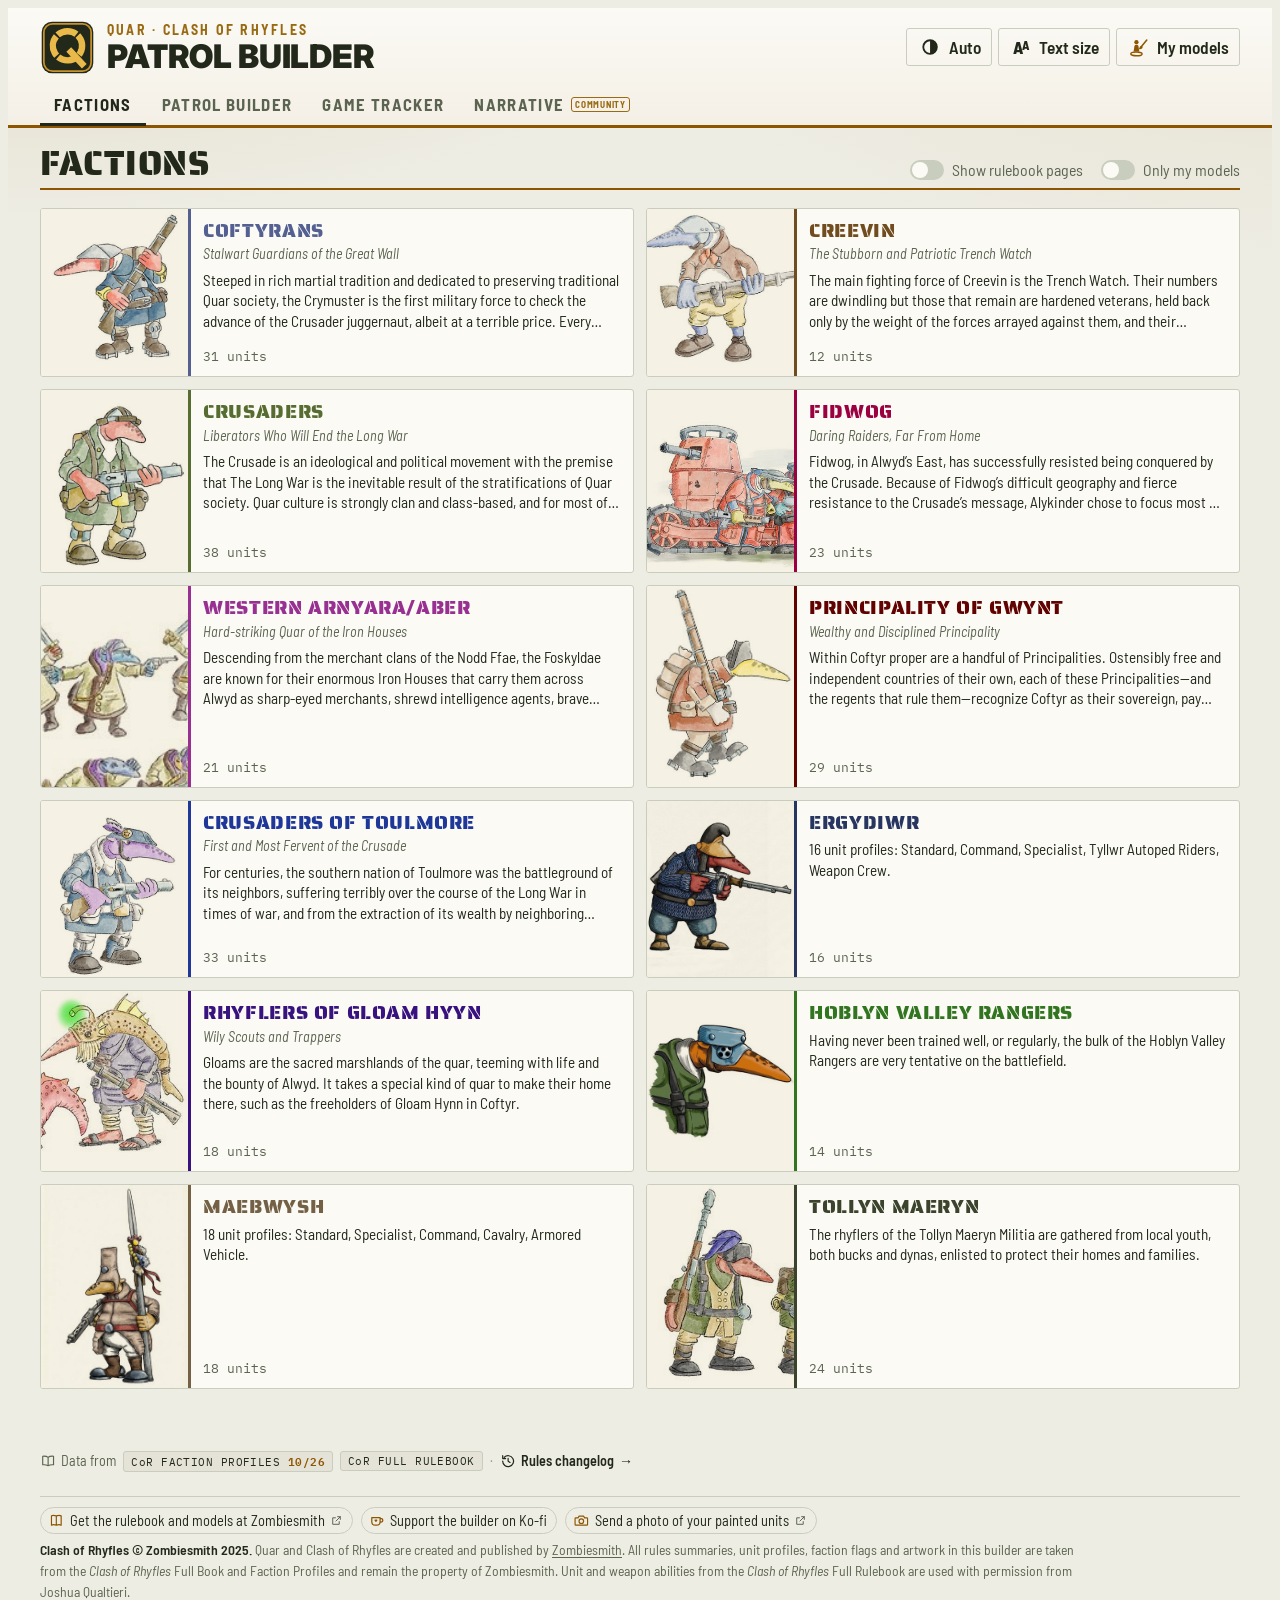
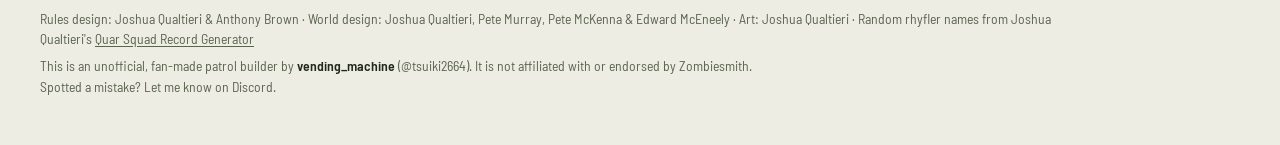
==== commit 81c74efe: "v.2026-11-23.114: Send a photo button + one-time pop-up back (Google Sheet, which now links to the o" ====
--- a/index.html
+++ b/index.html
@@ -616,6 +616,20 @@
 .upop .upnav:hover,.upop .upnav:focus-visible{background:#fff;transform:scale(1.1);outline:none}
 @media (max-width:560px){ .upop .uprow{gap:6px} .upop .uprow.multi img{max-width:calc(100vw - 32px - 92px)} .upop .upnav{width:40px;height:40px;font-size:1.6em} }
 @media print{ .upic,.upop{display:none!important} }
+/* one-time "send a unit photo" invitation (shown once per browser) */
+.askpop{position:fixed;inset:0;z-index:75;background:rgba(10,12,8,.55);display:flex;align-items:center;justify-content:center;padding:16px;animation:askIn .2s ease-out}
+.askbox{position:relative;width:min(100%,400px);background:var(--panel);color:var(--ink);border:1px solid var(--rule);border-top:4px solid var(--brass);border-radius:4px;padding:18px 18px 16px;box-shadow:0 10px 40px rgba(0,0,0,.35);text-align:center}
+.askbox .askicon{width:44px;height:44px;margin:0 auto 6px;color:var(--brass)}
+.askbox h2{margin:0 0 6px;font-family:var(--f-display);font-weight:400;font-size:1.35em;letter-spacing:.03em;text-transform:uppercase}
+.askbox p{margin:0 0 14px;color:var(--muted);line-height:1.45}
+.askbox .askbtns{display:flex;flex-wrap:wrap;gap:8px;justify-content:center}
+.askbox .askbtns a{text-decoration:none}
+.askbox p.asklater{margin:14px 0 0;padding-top:10px;border-top:1px solid var(--rule);font-size:.88em}
+.askbox p.asklater b{color:var(--ink)}
+.askbox .askx{position:absolute;top:6px;right:8px;width:32px;height:32px;border:0;background:none;color:var(--muted);font-size:1.4em;line-height:1;cursor:pointer}
+@keyframes askIn{from{opacity:0}to{opacity:1}}
+@media (prefers-reduced-motion: reduce){ .askpop{animation:none} }
+@media print{ .askpop{display:none!important} }
 .wtable{margin-top:12px}
 .eqwhere{font-size:.85em;color:var(--muted);font-family:var(--f-body)}
 .foot{color:var(--muted);font-size:.8em;padding:8px 0 10px}
@@ -1200,6 +1214,7 @@
 #kofiSlot .kofi.shine::after{animation:kofiSweep 1.15s cubic-bezier(.4,0,.2,1) var(--d,0s) 2 both}
 #kofiSlot .kofi.shine{animation:kofiGlow 2.6s ease-out var(--d,0s) both}
 #kofiSlot .kofi + .kofi{--d:.22s}
+#kofiSlot .kofi + .kofi + .kofi{--d:.44s}
 @keyframes kofiSweep{from{transform:translateX(-160%) skewX(-20deg)}to{transform:translateX(260%) skewX(-20deg)}}
 @keyframes kofiGlow{0%{box-shadow:0 0 0 0 transparent}25%{border-color:var(--accent);box-shadow:0 0 0 3px color-mix(in oklab, var(--accent) 22%, transparent),0 0 14px color-mix(in oklab, var(--accent) 35%, transparent)}100%{box-shadow:0 0 0 0 transparent}}
 @media (prefers-reduced-motion: reduce){ #kofiSlot .kofi.shine,#kofiSlot .kofi.shine::after{animation:none} }
@@ -1556,13 +1571,13 @@
 <div class="toast" id="toast" role="status"></div>
 <div class="updbar" id="updBar" role="status" hidden><span><b>A newer version of the Patrol Builder is available.</b></span><span class="updacts"><button class="btn" type="button" id="updBtn">Refresh now</button><button class="btn ghost" type="button" id="updLater">Later</button></span></div>
 
-<link rel="stylesheet" href="campaign.css?v=2026-11-23.111">
-<script src="campaign-rules.js?v=2026-11-23.111"></script>
-<script src="tales-rules.js?v=2026-11-23.111"></script>
-<script src="tales.js?v=2026-11-23.111"></script>
-<script src="mhuddball-rules.js?v=2026-11-23.111"></script>
-<script src="mhuddball.js?v=2026-11-23.111"></script>
-<script src="campaign.js?v=2026-11-23.111"></script>
+<link rel="stylesheet" href="campaign.css?v=2026-11-23.114">
+<script src="campaign-rules.js?v=2026-11-23.114"></script>
+<script src="tales-rules.js?v=2026-11-23.114"></script>
+<script src="tales.js?v=2026-11-23.114"></script>
+<script src="mhuddball-rules.js?v=2026-11-23.114"></script>
+<script src="mhuddball.js?v=2026-11-23.114"></script>
+<script src="campaign.js?v=2026-11-23.114"></script>
 <script>
 (function(){
 const $ = s => document.querySelector(s);
@@ -3629,7 +3644,7 @@
     state.editingId=p.id; state.name=p.name; state.limit=p.limit; state.items={...p.items}; state.names=copyNames(p.names); setFaction(p.faction); { const o = checks().out; state.status = !Object.keys(state.items).length?"empty":o.some(c=>c.lvl==="err")?"err":o.some(c=>c.lvl==="approved")?"approved":"ok"; } const up=p.updated; saveCurrent(); p.updated=up||Date.now();
     state.editingId=keepE; state.name=keepN; state.limit=keepL; state.items=keepI; state.names=keepNm; setFaction(keepF||p.faction); }
   $("#newFaction").value = state.faction || DATA.factions[0].id; $("#newLimit").value = "300"; syncPickers(); newPtsInit();
-    { const k = $("#kofiSlot"); if (k) k.innerHTML = ZS_LINK + KOFI_LINK; }
+    { const k = $("#kofiSlot"); if (k) k.innerHTML = ZS_LINK + KOFI_LINK + PHOTO_LINK; }
   // Footer:  the data sources as small badges and the changelog link
   $("#foot").innerHTML = `<span class="fsrc"><span class="fsl"><svg viewBox="0 0 24 24" aria-hidden="true"><path d="M12 6.5C10.2 5 7.6 4.5 4 4.8v12.6c3.6-.3 6.2.2 8 1.7m0-12.6c1.8-1.5 4.4-2 8-1.7v12.6c-3.6-.3-6.2.2-8 1.7m0-12.6v12.6" fill="none" stroke="currentColor" stroke-width="1.7" stroke-linejoin="round"/></svg>Data from</span><span class="fbadge"><span class="cor">CoR</span> Faction Profiles <b>${esc(DATA.meta.profilesVersion)}</b></span><span class="fbadge"><span class="cor">CoR</span> Full Rulebook</span><span class="fdot" aria-hidden="true">·</span><a class="fchg" href="#/changes" data-go="#/changes"><svg viewBox="0 0 24 24" aria-hidden="true"><path d="M4 12a8 8 0 1 0 2.4-5.7M4 4v4.3h4.3M12 8v4.2l2.8 1.8" fill="none" stroke="currentColor" stroke-width="1.8" stroke-linecap="round" stroke-linejoin="round"/></svg>Rules changelog<span class="farr" aria-hidden="true">→</span></a></span>`;
   const r = route(location.hash);
@@ -3886,6 +3901,35 @@
   setTimeout(()=>wrap.remove(), Math.max(3700, reduce?3700:LIFE+100));
 }
 $("#wogBtn").addEventListener("click", ()=>{ if (wogOn()) wogParty(); });
+const PHOTO_URL = "https://docs.google.com/spreadsheets/d/1I4mAz4CdmvH-eLFGPTguYjMon3VuA8IUBQjTac0ic6o/edit?gid=1346255698#gid=1346255698";
+const PHOTO_LINK = `<a class="kofi photo" href="${PHOTO_URL}" target="_blank" rel="noopener"><svg viewBox="0 0 24 24" aria-hidden="true"><path d="M4 8.5h3.2L8.8 6h6.4l1.6 2.5H20a1 1 0 0 1 1 1V18a1 1 0 0 1-1 1H4a1 1 0 0 1-1-1V9.5a1 1 0 0 1 1-1z" fill="none" stroke="currentColor" stroke-width="1.7" stroke-linejoin="round"/><circle cx="12" cy="13.3" r="3.3" fill="none" stroke="currentColor" stroke-width="1.7"/></svg>Send a photo of your painted units<svg class="ext" viewBox="0 0 24 24" aria-hidden="true"><path d="M14 5h5v5M19 5l-8 8M17 14v5H5V7h5" fill="none" stroke="currentColor" stroke-width="1.8" stroke-linecap="round" stroke-linejoin="round"/></svg></a>`;
+// One-time invitation to send a unit photo: shown once per browser, a few seconds after the site opens, never again
+// (remembered in localStorage "quar-photo-ask-2"; clearing site data shows it again). Waits if another pop-up is open.
+(()=>{
+  const KEY = "quar-photo-ask-2";   // new key (23 Nov): everyone sees the pop-up once more, incl. people who saw it on 22 Nov
+  try{ if (localStorage.getItem(KEY)) return; }catch(e){ return; }
+  let tries = 0;
+  function busy(){ return document.getElementById("upop") || document.querySelector(".nmodal, .askpop") || ($("#mmPage") && !$("#mmPage").hidden); }
+  function show(){
+    if (busy()){ if (++tries < 10) setTimeout(show, 4000); return; }
+    try{ localStorage.setItem(KEY, "1"); }catch(e){ return; }
+    const d = document.createElement("div");
+    d.className = "askpop"; d.setAttribute("role","dialog"); d.setAttribute("aria-modal","true"); d.setAttribute("aria-labelledby","askTitle");
+    d.innerHTML = `<div class="askbox"><button class="askx" type="button" data-askclose aria-label="Close">×</button>
+      <svg class="askicon" viewBox="0 0 24 24" aria-hidden="true"><path d="M4 8.5h3.2L8.8 6h6.4l1.6 2.5H20a1 1 0 0 1 1 1V18a1 1 0 0 1-1 1H4a1 1 0 0 1-1-1V9.5a1 1 0 0 1 1-1z" fill="none" stroke="currentColor" stroke-width="1.5" stroke-linejoin="round"/><circle cx="12" cy="13.3" r="3.3" fill="none" stroke="currentColor" stroke-width="1.5"/></svg>
+      <h2 id="askTitle">Got painted Quar?</h2>
+      <p>Send a photo of your painted units and it could appear on that unit's card in the builder, with credit to you.</p>
+      <div class="askbtns"><a class="btn sqbtn" href="${PHOTO_URL}" target="_blank" rel="noopener" data-askclose>Send a photo</a><button class="btn ghost" type="button" data-askclose>No thanks</button></div>
+      <p class="asklater">Need it later? The <b>Send a photo</b> button is always at the bottom of the page.</p></div>`;
+    const close = ()=>{ d.remove(); document.removeEventListener("keydown", onKey); };
+    const onKey = e=>{ if (e.key==="Escape"){ e.preventDefault(); close(); } };
+    d.addEventListener("click", e=>{ if (e.target===d || e.target.closest("[data-askclose]")) close(); });
+    document.addEventListener("keydown", onKey);
+    document.body.appendChild(d);
+    d.querySelector(".sqbtn").focus();
+  }
+  setTimeout(show, 4000);
+})();
 // Zombiesmith (publisher) link, shown beside the Ko-fi button in the credits
 const ZS_LINK = `<a class="kofi zs" href="https://www.zombiesmith.com" target="_blank" rel="noopener"><svg viewBox="0 0 24 24" aria-hidden="true"><path d="M5 5.5C6.8 4.6 8.9 4.5 12 5.6c3.1-1.1 5.2-1 7 0V19c-1.8-1-3.9-1.1-7 0-3.1-1.1-5.2-1-7 0z M12 5.6V19" fill="none" stroke="currentColor" stroke-width="1.7" stroke-linejoin="round"/></svg>Get the rulebook and models at Zombiesmith<svg class="ext" viewBox="0 0 24 24" aria-hidden="true"><path d="M14 5h5v5M19 5l-8 8M17 14v5H5V7h5" fill="none" stroke="currentColor" stroke-width="1.8" stroke-linecap="round" stroke-linejoin="round"/></svg></a>`;
 // Shimmer the Zombiesmith / Ko-fi buttons the first time they're on screen, once per visit
@@ -3915,7 +3959,7 @@
     ico.style.setProperty("--mmdur", (n*1.2).toFixed(1)+"s"); /* 1.2 s per faction colour (v.56, user: faster; was 3 s) */ ico.classList.add("cyc");
   }catch(error){}
 }
-const APP_VERSION = "2026-11-23.111";
+const APP_VERSION = "2026-11-23.114";
 let updDismissed = false, updVersion = null;
 function checkForUpdate(){
   if (updDismissed || !/^https?:$/.test(location.protocol) || document.hidden) return;
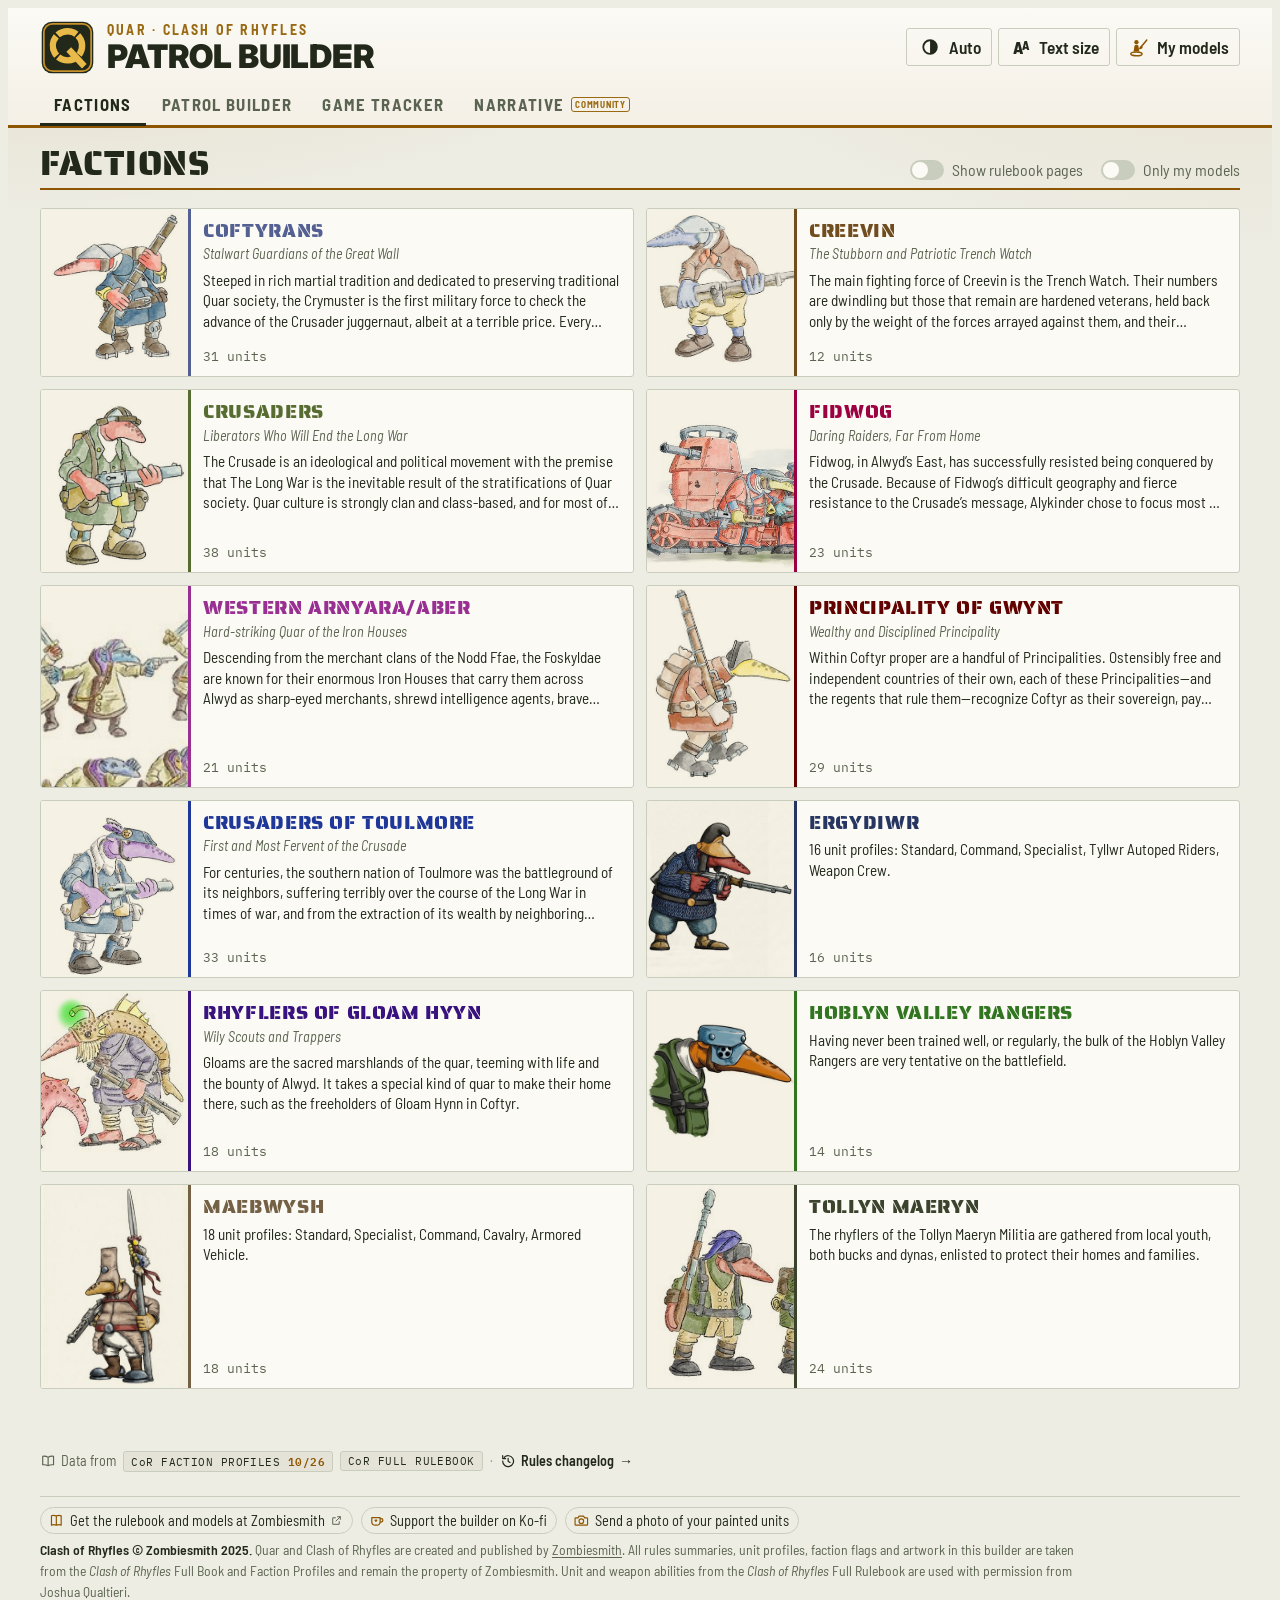
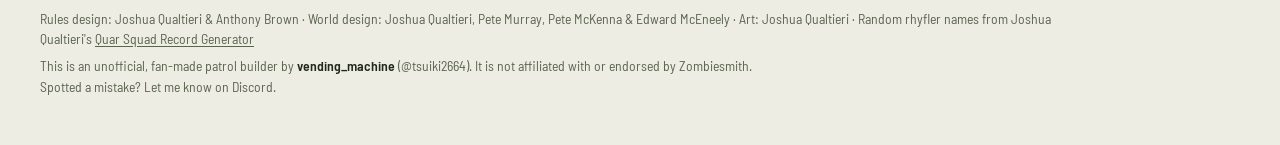
==== commit d6141d78: "v.2026-11-23.115: Unit Photos page (which units have a photo / still need one, how to send one via t" ====
--- a/index.html
+++ b/index.html
@@ -616,6 +616,40 @@
 .upop .upnav:hover,.upop .upnav:focus-visible{background:#fff;transform:scale(1.1);outline:none}
 @media (max-width:560px){ .upop .uprow{gap:6px} .upop .uprow.multi img{max-width:calc(100vw - 32px - 92px)} .upop .upnav{width:40px;height:40px;font-size:1.6em} }
 @media print{ .upic,.upop{display:none!important} }
+/* Unit Photos page (opened only from the "Send a photo" footer button and the one-time pop-up) */
+#phPage .phask{margin:14px 0 12px;padding:14px 16px 12px;border:1px solid var(--rule);border-top:4px solid var(--brass);border-radius:4px;background:var(--panel);max-width:42em}
+#phPage .phask h2{margin:0 0 6px;font-family:var(--f-display);font-weight:400;font-size:1.35em;letter-spacing:.03em;text-transform:uppercase}
+#phPage .phask p{margin:0 0 10px;line-height:1.45}
+#phPage .phsteps{margin:0 0 12px;padding-left:1.5em;line-height:1.45}
+#phPage .phsteps li{margin:5px 0}
+#phPage .phsteps .phex{display:inline-block;margin-top:2px;padding:1px 7px;border-radius:3px;background:var(--stripe);font-family:var(--f-mono);font-size:.85em;color:var(--ink)}
+#phPage .phjoin{display:inline-flex;align-items:center;gap:7px;text-decoration:none;font-size:1.05em;padding:8px 14px}
+#phPage .phjoin svg{width:1.15em;height:1.15em;flex:none}
+#phPage .phtips{margin:12px 0 0;padding-top:10px;border-top:1px solid var(--rule);font-size:.88em;color:var(--muted)}
+#phPage .phctl{display:flex;flex-wrap:wrap;align-items:center;gap:10px 18px;margin:14px 0 4px}
+#phPage .phfac{--pa:color-mix(in oklab, var(--fac, var(--brass)) var(--acc-mix, 70%), var(--ink))}
+#phPage .phfac>summary{display:flex;align-items:center;gap:8px;list-style:none;cursor:pointer;border-bottom:2px solid var(--pa);margin:14px 0 4px;padding:2px 0 4px}
+#phPage .phfac>summary::-webkit-details-marker{display:none}
+#phPage .phfac>summary .chev{display:inline-block;width:1em;flex:none;color:var(--muted);font-size:.85em;transition:transform .15s}
+#phPage .phfac[open]>summary .chev{transform:rotate(90deg)}
+#phPage .phfac>summary .phflag{width:1.9em;height:1.25em;object-fit:cover;border-radius:2px;flex:none}
+#phPage .phfac>summary .phflag:not(img){display:none}
+#phPage .phfac>summary h2{margin:0;flex:1;min-width:0;font-family:var(--f-display);font-weight:400;font-size:1.15em;letter-spacing:.03em;text-transform:uppercase;color:var(--pa)}
+#phPage .phcnt{flex:none;font-size:.85em;color:var(--muted);white-space:nowrap}
+#phPage .phcnt b{color:var(--pa)}
+#phPage .phlist{list-style:none;margin:0;padding:0}
+#phPage .phrow{display:grid;grid-template-columns:minmax(0,1fr) auto;align-items:center;gap:4px 12px;padding:5px 6px 5px 8px;border-radius:3px;min-height:2.4em}
+#phPage .phrow:nth-child(even){background:var(--stripe)}
+#phPage .phrow.has{box-shadow:inset 3px 0 0 var(--pa)}
+#phPage .phnm{min-width:0;line-height:1.3}
+#phPage .phnm span{color:var(--muted);font-size:.9em}
+#phPage .phst{display:flex;align-items:center;gap:8px;justify-content:flex-end;text-align:right}
+#phPage .phneed{display:inline-block;padding:2px 9px;border:1px solid var(--rule);border-radius:999px;font-size:.78em;font-weight:600;color:var(--muted);background:var(--panel);white-space:nowrap}
+#phPage .phby{font-size:.8em;color:var(--muted);max-width:9em;overflow-wrap:anywhere}
+#phPage .phpic{flex:none;width:40px;height:40px;padding:0;border:2px solid var(--pa);border-radius:50%;overflow:hidden;background:var(--rule);cursor:zoom-in}
+#phPage .phpic img{display:block;width:100%;height:100%;object-fit:cover}
+#phPage .phdone{padding:6px 8px;font-size:.9em;color:var(--muted)}
+@media (max-width:480px){ #phPage .phby{display:none} }
 /* one-time "send a unit photo" invitation (shown once per browser) */
 .askpop{position:fixed;inset:0;z-index:75;background:rgba(10,12,8,.55);display:flex;align-items:center;justify-content:center;padding:16px;animation:askIn .2s ease-out}
 .askbox{position:relative;width:min(100%,400px);background:var(--panel);color:var(--ink);border:1px solid var(--rule);border-top:4px solid var(--brass);border-radius:4px;padding:18px 18px 16px;box-shadow:0 10px 40px rgba(0,0,0,.35);text-align:center}
@@ -1567,17 +1601,36 @@
     <div id="mmRoster" role="tabpanel" aria-labelledby="mmTabRoster" hidden></div>
   </div>
 </div>
+<div class="mmodal" id="phPage" role="dialog" aria-modal="true" aria-labelledby="phTitle" hidden>
+  <div class="mmhead"><div class="wrap mmhin"><h1 id="phTitle">Unit Photos</h1><button type="button" class="btn" id="phDone">Done</button></div></div>
+  <div class="wrap mmbody">
+    <section class="phask">
+      <h2>Got painted Quar?</h2>
+      <p>Send a photo of your painted units and it could appear on that unit's card in the builder, with credit to you.</p>
+      <ol class="phsteps">
+        <li>Join the official Quar Discord.</li>
+        <li>Message <b>vending_machine (@tsuiki2664)</b> your photo.</li>
+        <li>Say the faction, the unit, its weapon variant and the name you'd like credited, e.g.<br><span class="phex">Coftyrans Rhyfler Cryfen (vending_machine)</span></li>
+      </ol>
+      <a class="btn sqbtn phjoin" id="phJoin" href="#" target="_blank" rel="noopener"><svg viewBox="0 0 24 24" aria-hidden="true"><path d="M4 6.5A2.5 2.5 0 0 1 6.5 4h11A2.5 2.5 0 0 1 20 6.5v8a2.5 2.5 0 0 1-2.5 2.5H10l-4.5 3.5V17A2.5 2.5 0 0 1 4 14.5z" fill="none" stroke="currentColor" stroke-width="1.8" stroke-linejoin="round"/></svg>Join the official Quar Discord</a>
+      <p class="phtips">Show one model per photo, in good light. Painted and based models are preferred. The list below shows which units still need a photo.</p>
+    </section>
+    <div class="phctl"><div class="mmsum" id="phSum"></div><label class="switch" for="phNeedOnly"><input type="checkbox" id="phNeedOnly"> Only units still needing a photo</label></div>
+    <div class="ddall"><button type="button" data-phall="1">Open all</button><button type="button" data-phall="0">Close all</button></div>
+    <div id="phList"></div>
+  </div>
+</div>
 <textarea id="copyArea" aria-hidden="true" tabindex="-1"></textarea>
 <div class="toast" id="toast" role="status"></div>
 <div class="updbar" id="updBar" role="status" hidden><span><b>A newer version of the Patrol Builder is available.</b></span><span class="updacts"><button class="btn" type="button" id="updBtn">Refresh now</button><button class="btn ghost" type="button" id="updLater">Later</button></span></div>
 
-<link rel="stylesheet" href="campaign.css?v=2026-11-23.114">
-<script src="campaign-rules.js?v=2026-11-23.114"></script>
-<script src="tales-rules.js?v=2026-11-23.114"></script>
-<script src="tales.js?v=2026-11-23.114"></script>
-<script src="mhuddball-rules.js?v=2026-11-23.114"></script>
-<script src="mhuddball.js?v=2026-11-23.114"></script>
-<script src="campaign.js?v=2026-11-23.114"></script>
+<link rel="stylesheet" href="campaign.css?v=2026-11-23.115">
+<script src="campaign-rules.js?v=2026-11-23.115"></script>
+<script src="tales-rules.js?v=2026-11-23.115"></script>
+<script src="tales.js?v=2026-11-23.115"></script>
+<script src="mhuddball-rules.js?v=2026-11-23.115"></script>
+<script src="mhuddball.js?v=2026-11-23.115"></script>
+<script src="campaign.js?v=2026-11-23.115"></script>
 <script>
 (function(){
 const $ = s => document.querySelector(s);
@@ -3428,6 +3481,51 @@
 document.addEventListener("keydown", e=>{ const d = document.getElementById("upop"); if (!d) return;
   if (e.key==="Escape"){ e.preventDefault(); closeUnitPhoto(); }
   else if (e.key==="ArrowLeft"||e.key==="ArrowRight"){ e.preventDefault(); showUnitPhoto(unitById(d.dataset.u), +d.dataset.n + (e.key==="ArrowRight"?1:-1)); } });
+// Unit Photos page: which units have a community photo and which still need one, plus how to send one
+// (official Quar Discord, message vending_machine). Not in the tabs: opened only by [data-phopen] (footer button, one-time pop-up).
+const DISCORD_URL = "https://discord.gg/8wHtDbBGza";
+let phNeedOnly = false; const phOpenFac = new Set();
+function phRender(){
+  const L = $("#phList"); if (!L || !DATA) return;
+  $("#phJoin").href = DISCORD_URL;
+  let have = 0, tot = 0;
+  DATA.factions.forEach(f=>f.units.forEach(u=>{ tot++; if ((u.photos||[]).length) have++; }));
+  $("#phSum").innerHTML = `<div class="mmtile pts"><b>${have}</b><span>Have a photo</span></div><div class="mmtile"><b>${tot-have}</b><span>Still needed</span></div>`;
+  L.innerHTML = DATA.factions.map(f=>{
+    const done = f.units.filter(u=>(u.photos||[]).length).length;
+    const list = f.units.filter(u=>!phNeedOnly || !(u.photos||[]).length);
+    const rows = list.length ? list.map(u=>{
+      const ph = u.photos||[];
+      const by = [...new Set(ph.map(p=>p.by))].join(", ");
+      const st = ph.length
+        ? `<span class="phby">Photo by ${esc(by)}</span><button class="phpic" type="button" data-upic="${esc(u.id)}" title="Photo by ${esc(by)}" aria-label="Show photo of ${esc(u.name)}"><img src="${esc(ph[0].thumb||ph[0].src)}" alt="" loading="lazy" width="40" height="40"></button>`
+        : `<span class="phneed">Needed</span>`;
+      return `<li class="phrow${ph.length?" has":""}"><span class="phnm"><b>${esc(u.name)}</b> <span>· ${esc(u.variant||"")}</span></span><span class="phst">${st}</span></li>`;
+    }).join("") : `<li class="phdone">Every unit in this faction has a photo.</li>`;
+    return `<details class="phfac" data-phf="${esc(f.id)}"${f.color?` style="--fac:${esc(f.color)}"`:""}${phOpenFac.has(f.id)?" open":""}><summary><span class="chev" aria-hidden="true">▸</span>${flagImg(f,"phflag")}<h2>${esc(f.name)}</h2><span class="phcnt"><b>${done}</b> of ${f.units.length} have a photo</span></summary><ul class="phlist">${rows}</ul></details>`;
+  }).join("");
+}
+function phOpen(){
+  if (!DATA) return;
+  phRender(); const pg = $("#phPage"); pg.hidden = false; pg.scrollTop = 0; document.body.classList.add("mm-open");
+  try{ history.pushState({ph:1}, "", location.hash); }catch(e){}
+  $("#phDone").focus({preventScroll:true});
+}
+function phClose(fromHistory){
+  const pg = $("#phPage"); if (pg.hidden) return; pg.hidden = true;
+  if ($("#mmPage").hidden) document.body.classList.remove("mm-open");
+  if (!fromHistory && history.state && history.state.ph){ phClose.skip = true; history.back(); }
+}
+// The phone's Back button closes the page instead of leaving the builder
+window.addEventListener("popstate", e=>{ if (phClose.skip){ phClose.skip = false; e.stopImmediatePropagation(); return; } if (!$("#phPage").hidden){ phClose(true); e.stopImmediatePropagation(); } });
+document.addEventListener("click", e=>{
+  if (e.target.closest("[data-phopen]")){ e.preventDefault(); phOpen(); return; }
+  if (e.target.closest("#phDone")){ phClose(); return; }
+  const a = e.target.closest("[data-phall]"); if (a){ document.querySelectorAll("#phList details.phfac").forEach(d=>{ d.open = a.dataset.phall==="1"; }); }
+});
+document.addEventListener("change", e=>{ if (e.target.id==="phNeedOnly"){ phNeedOnly = e.target.checked; phRender(); } });
+document.addEventListener("toggle", e=>{ const d = e.target; if (d.matches && d.matches("#phList details.phfac")){ if (d.open) phOpenFac.add(d.dataset.phf); else phOpenFac.delete(d.dataset.phf); } }, true);
+document.addEventListener("keydown", e=>{ if (e.key==="Escape" && !$("#phPage").hidden && !document.getElementById("upop") && !e.defaultPrevented) phClose(); });
 // Section filter on a faction page: nothing picked = everything shown; pick one or more chips to show only those sections.
 const refFilter = new Set();
 function applyRefFilter(){
@@ -3901,15 +3999,15 @@
   setTimeout(()=>wrap.remove(), Math.max(3700, reduce?3700:LIFE+100));
 }
 $("#wogBtn").addEventListener("click", ()=>{ if (wogOn()) wogParty(); });
-const PHOTO_URL = "https://docs.google.com/spreadsheets/d/1I4mAz4CdmvH-eLFGPTguYjMon3VuA8IUBQjTac0ic6o/edit?gid=1346255698#gid=1346255698";
-const PHOTO_LINK = `<a class="kofi photo" href="${PHOTO_URL}" target="_blank" rel="noopener"><svg viewBox="0 0 24 24" aria-hidden="true"><path d="M4 8.5h3.2L8.8 6h6.4l1.6 2.5H20a1 1 0 0 1 1 1V18a1 1 0 0 1-1 1H4a1 1 0 0 1-1-1V9.5a1 1 0 0 1 1-1z" fill="none" stroke="currentColor" stroke-width="1.7" stroke-linejoin="round"/><circle cx="12" cy="13.3" r="3.3" fill="none" stroke="currentColor" stroke-width="1.7"/></svg>Send a photo of your painted units<svg class="ext" viewBox="0 0 24 24" aria-hidden="true"><path d="M14 5h5v5M19 5l-8 8M17 14v5H5V7h5" fill="none" stroke="currentColor" stroke-width="1.8" stroke-linecap="round" stroke-linejoin="round"/></svg></a>`;
+// The "Send a photo" button and the one-time pop-up open the Unit Photos page (#phPage); the Google Sheet is no longer linked (23 Nov).
+const PHOTO_LINK = `<a class="kofi photo" href="#" data-phopen><svg viewBox="0 0 24 24" aria-hidden="true"><path d="M4 8.5h3.2L8.8 6h6.4l1.6 2.5H20a1 1 0 0 1 1 1V18a1 1 0 0 1-1 1H4a1 1 0 0 1-1-1V9.5a1 1 0 0 1 1-1z" fill="none" stroke="currentColor" stroke-width="1.7" stroke-linejoin="round"/><circle cx="12" cy="13.3" r="3.3" fill="none" stroke="currentColor" stroke-width="1.7"/></svg>Send a photo of your painted units</a>`;
 // One-time invitation to send a unit photo: shown once per browser, a few seconds after the site opens, never again
 // (remembered in localStorage "quar-photo-ask-2"; clearing site data shows it again). Waits if another pop-up is open.
 (()=>{
   const KEY = "quar-photo-ask-2";   // new key (23 Nov): everyone sees the pop-up once more, incl. people who saw it on 22 Nov
   try{ if (localStorage.getItem(KEY)) return; }catch(e){ return; }
   let tries = 0;
-  function busy(){ return document.getElementById("upop") || document.querySelector(".nmodal, .askpop") || ($("#mmPage") && !$("#mmPage").hidden); }
+  function busy(){ return document.getElementById("upop") || document.querySelector(".nmodal, .askpop") || ($("#mmPage") && !$("#mmPage").hidden) || ($("#phPage") && !$("#phPage").hidden); }
   function show(){
     if (busy()){ if (++tries < 10) setTimeout(show, 4000); return; }
     try{ localStorage.setItem(KEY, "1"); }catch(e){ return; }
@@ -3919,7 +4017,7 @@
       <svg class="askicon" viewBox="0 0 24 24" aria-hidden="true"><path d="M4 8.5h3.2L8.8 6h6.4l1.6 2.5H20a1 1 0 0 1 1 1V18a1 1 0 0 1-1 1H4a1 1 0 0 1-1-1V9.5a1 1 0 0 1 1-1z" fill="none" stroke="currentColor" stroke-width="1.5" stroke-linejoin="round"/><circle cx="12" cy="13.3" r="3.3" fill="none" stroke="currentColor" stroke-width="1.5"/></svg>
       <h2 id="askTitle">Got painted Quar?</h2>
       <p>Send a photo of your painted units and it could appear on that unit's card in the builder, with credit to you.</p>
-      <div class="askbtns"><a class="btn sqbtn" href="${PHOTO_URL}" target="_blank" rel="noopener" data-askclose>Send a photo</a><button class="btn ghost" type="button" data-askclose>No thanks</button></div>
+      <div class="askbtns"><a class="btn sqbtn" href="#" data-phopen data-askclose>Send a photo</a><button class="btn ghost" type="button" data-askclose>No thanks</button></div>
       <p class="asklater">Need it later? The <b>Send a photo</b> button is always at the bottom of the page.</p></div>`;
     const close = ()=>{ d.remove(); document.removeEventListener("keydown", onKey); };
     const onKey = e=>{ if (e.key==="Escape"){ e.preventDefault(); close(); } };
@@ -3959,7 +4057,7 @@
     ico.style.setProperty("--mmdur", (n*1.2).toFixed(1)+"s"); /* 1.2 s per faction colour (v.56, user: faster; was 3 s) */ ico.classList.add("cyc");
   }catch(error){}
 }
-const APP_VERSION = "2026-11-23.114";
+const APP_VERSION = "2026-11-23.115";
 let updDismissed = false, updVersion = null;
 function checkForUpdate(){
   if (updDismissed || !/^https?:$/.test(location.protocol) || document.hidden) return;
